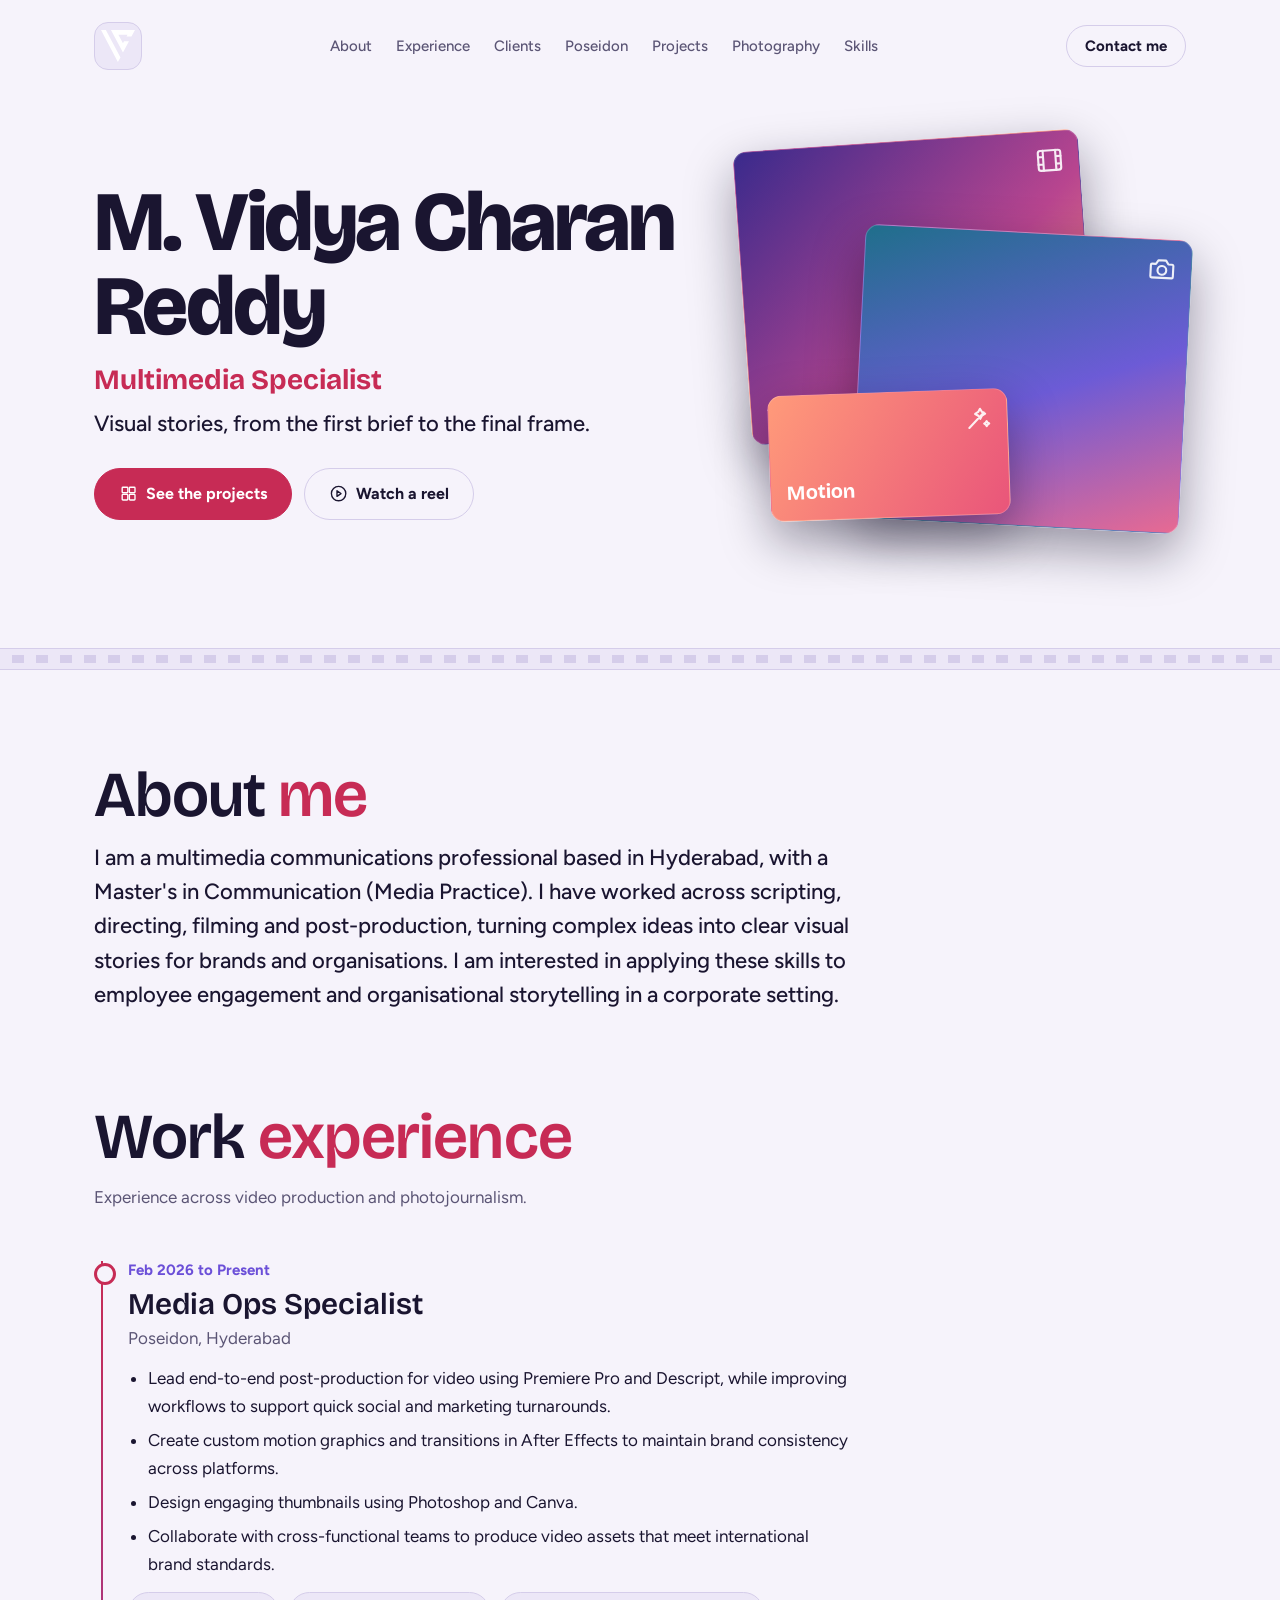
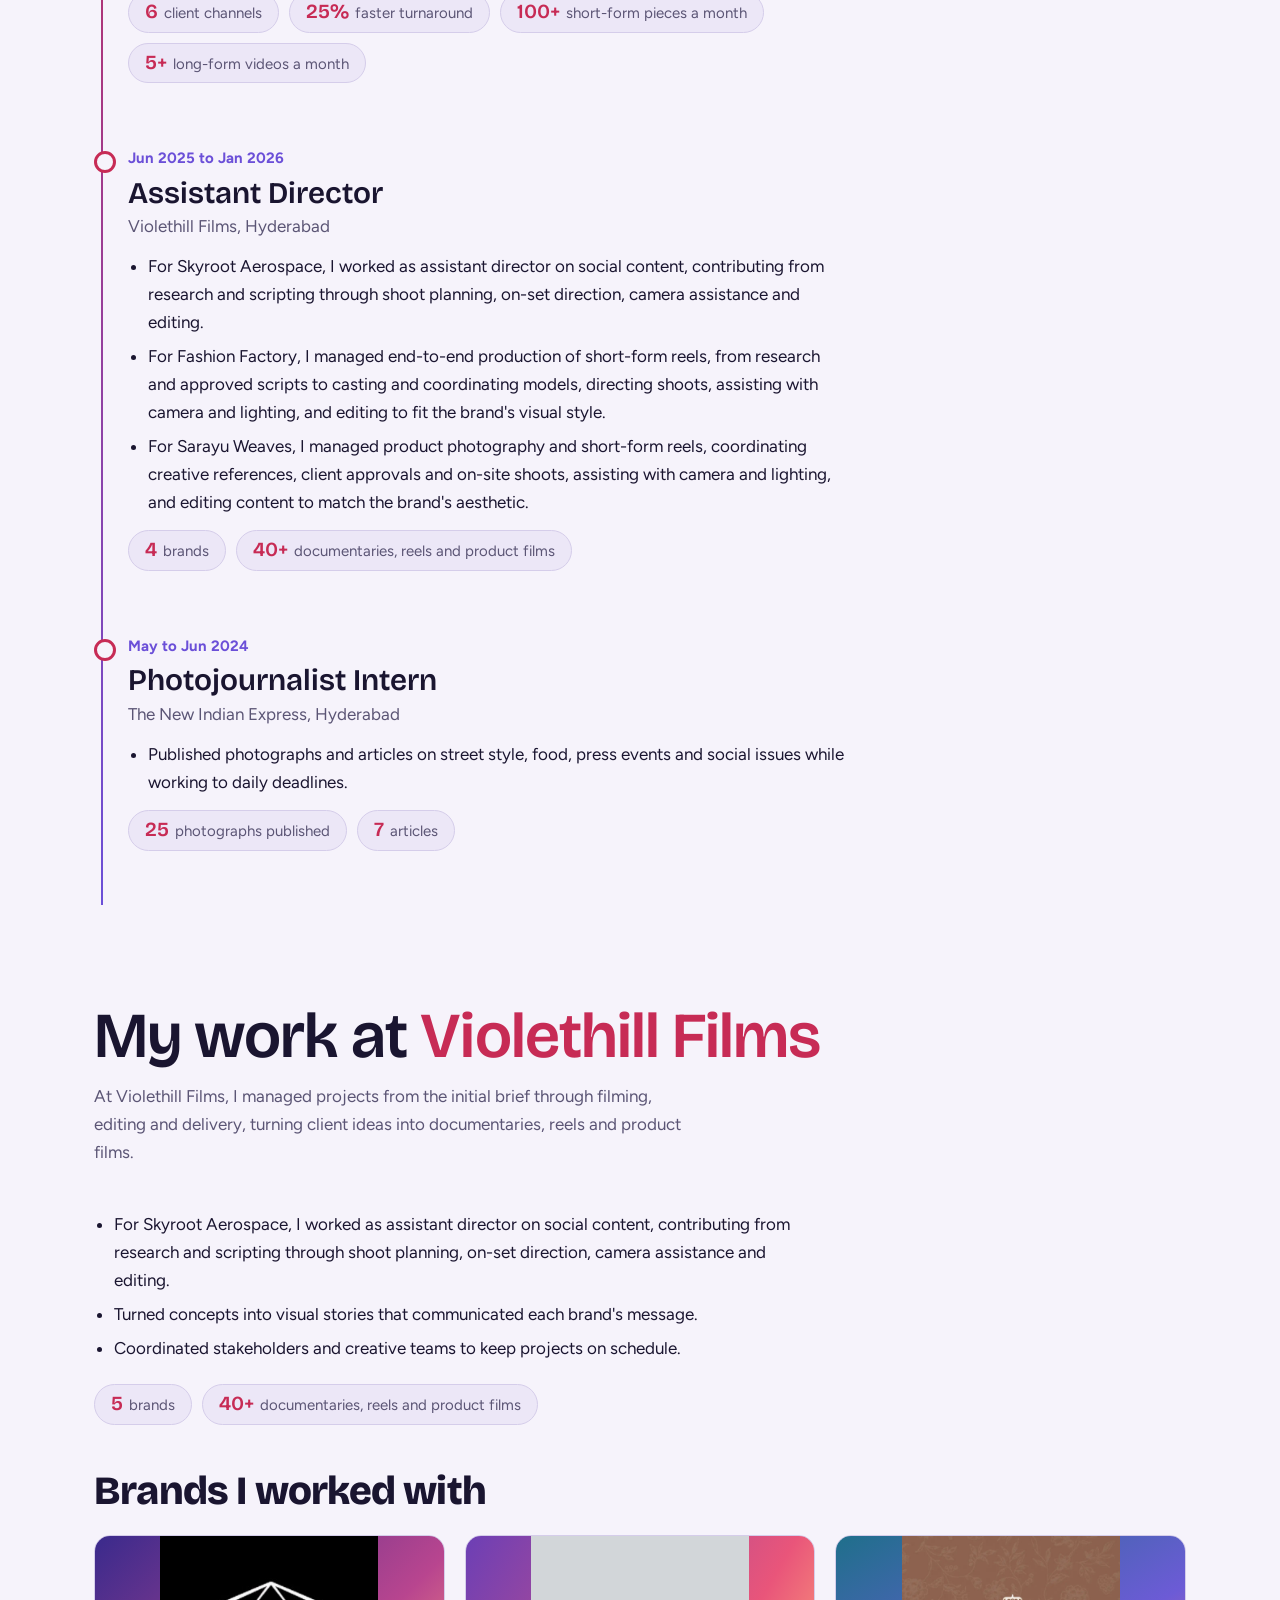
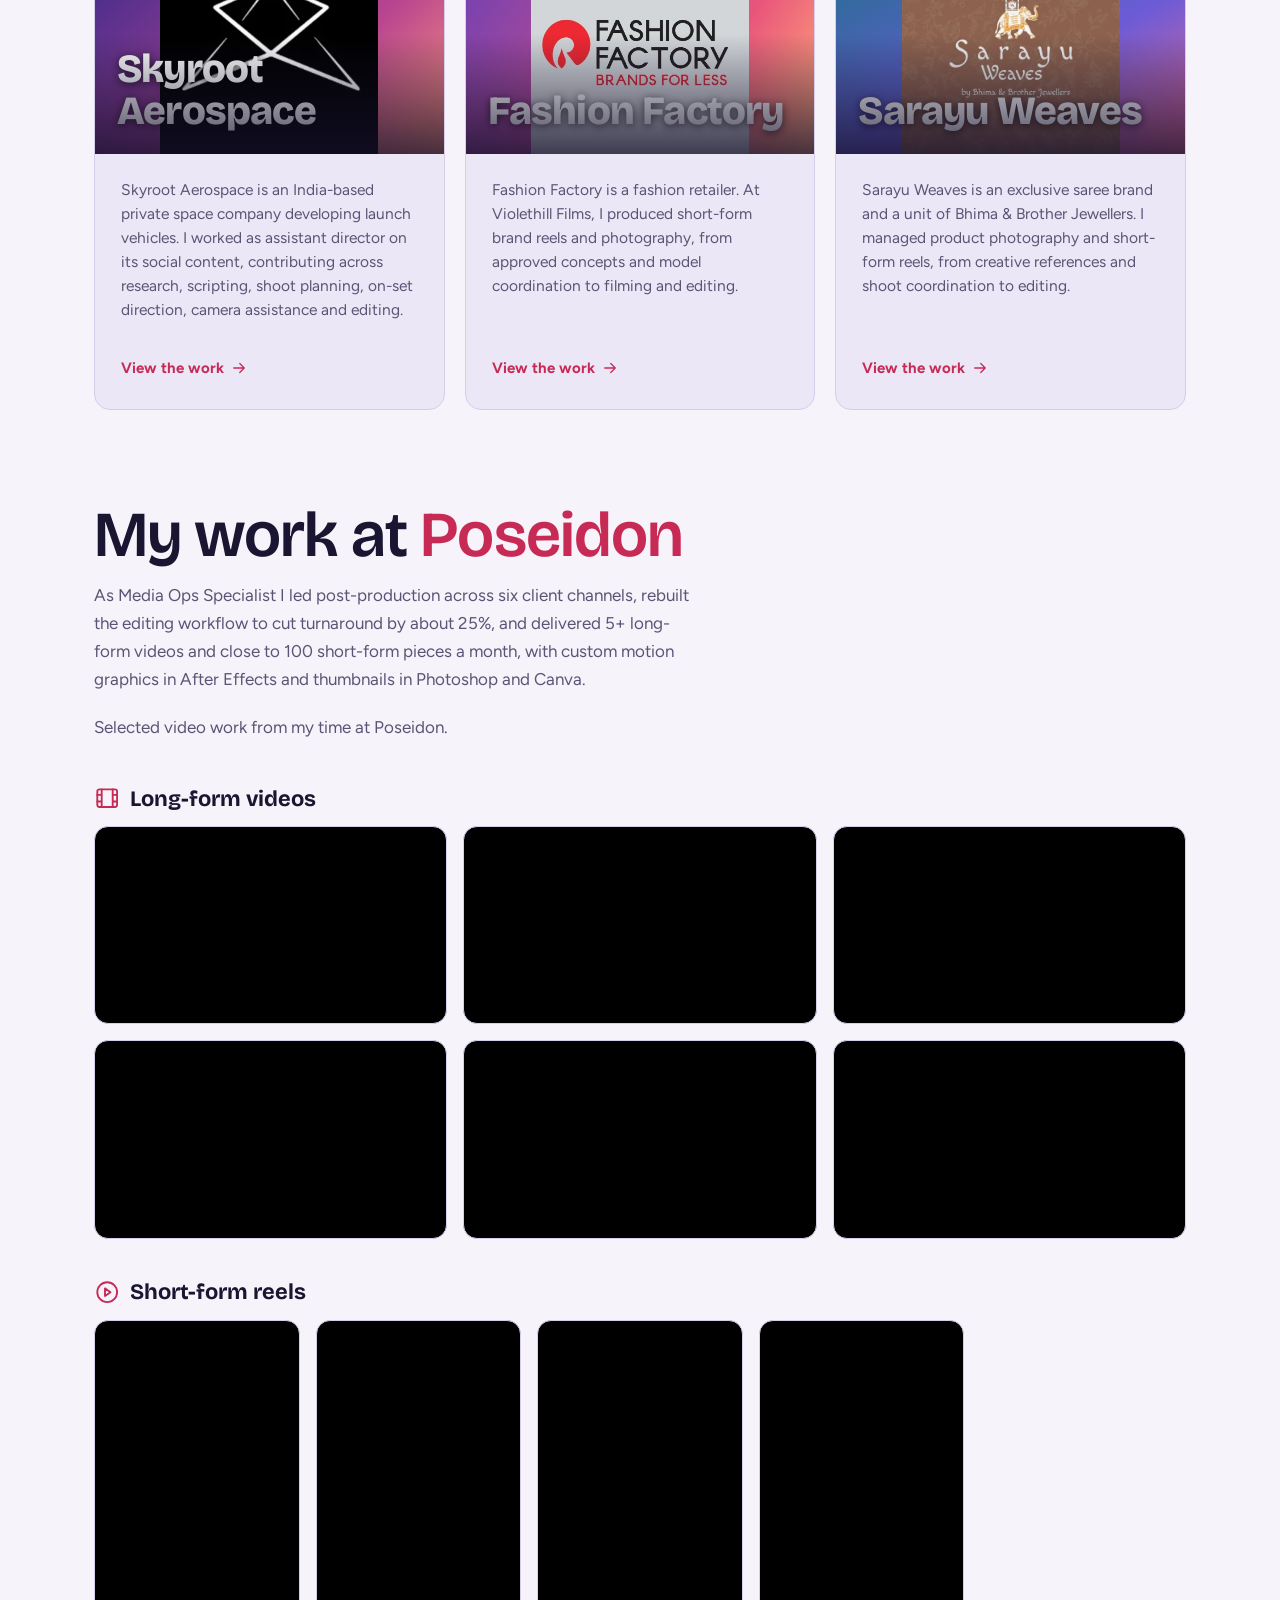
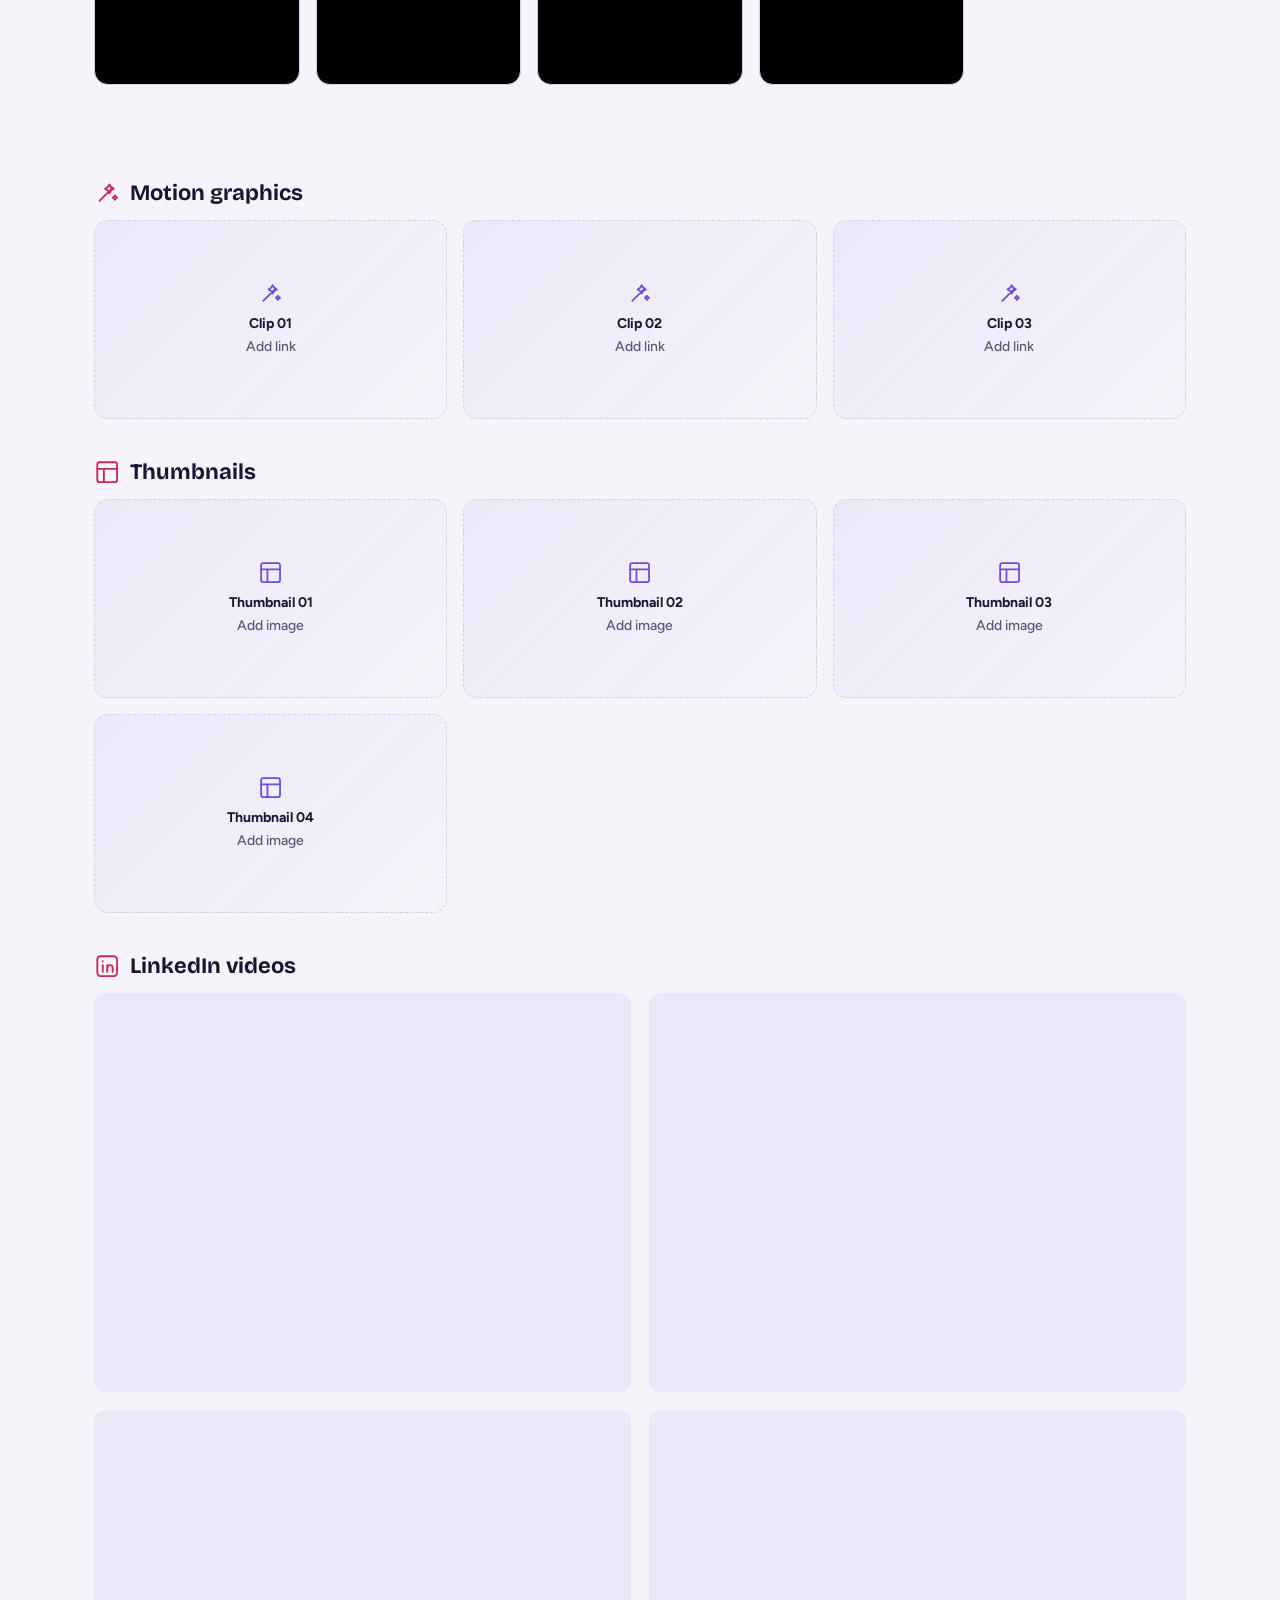
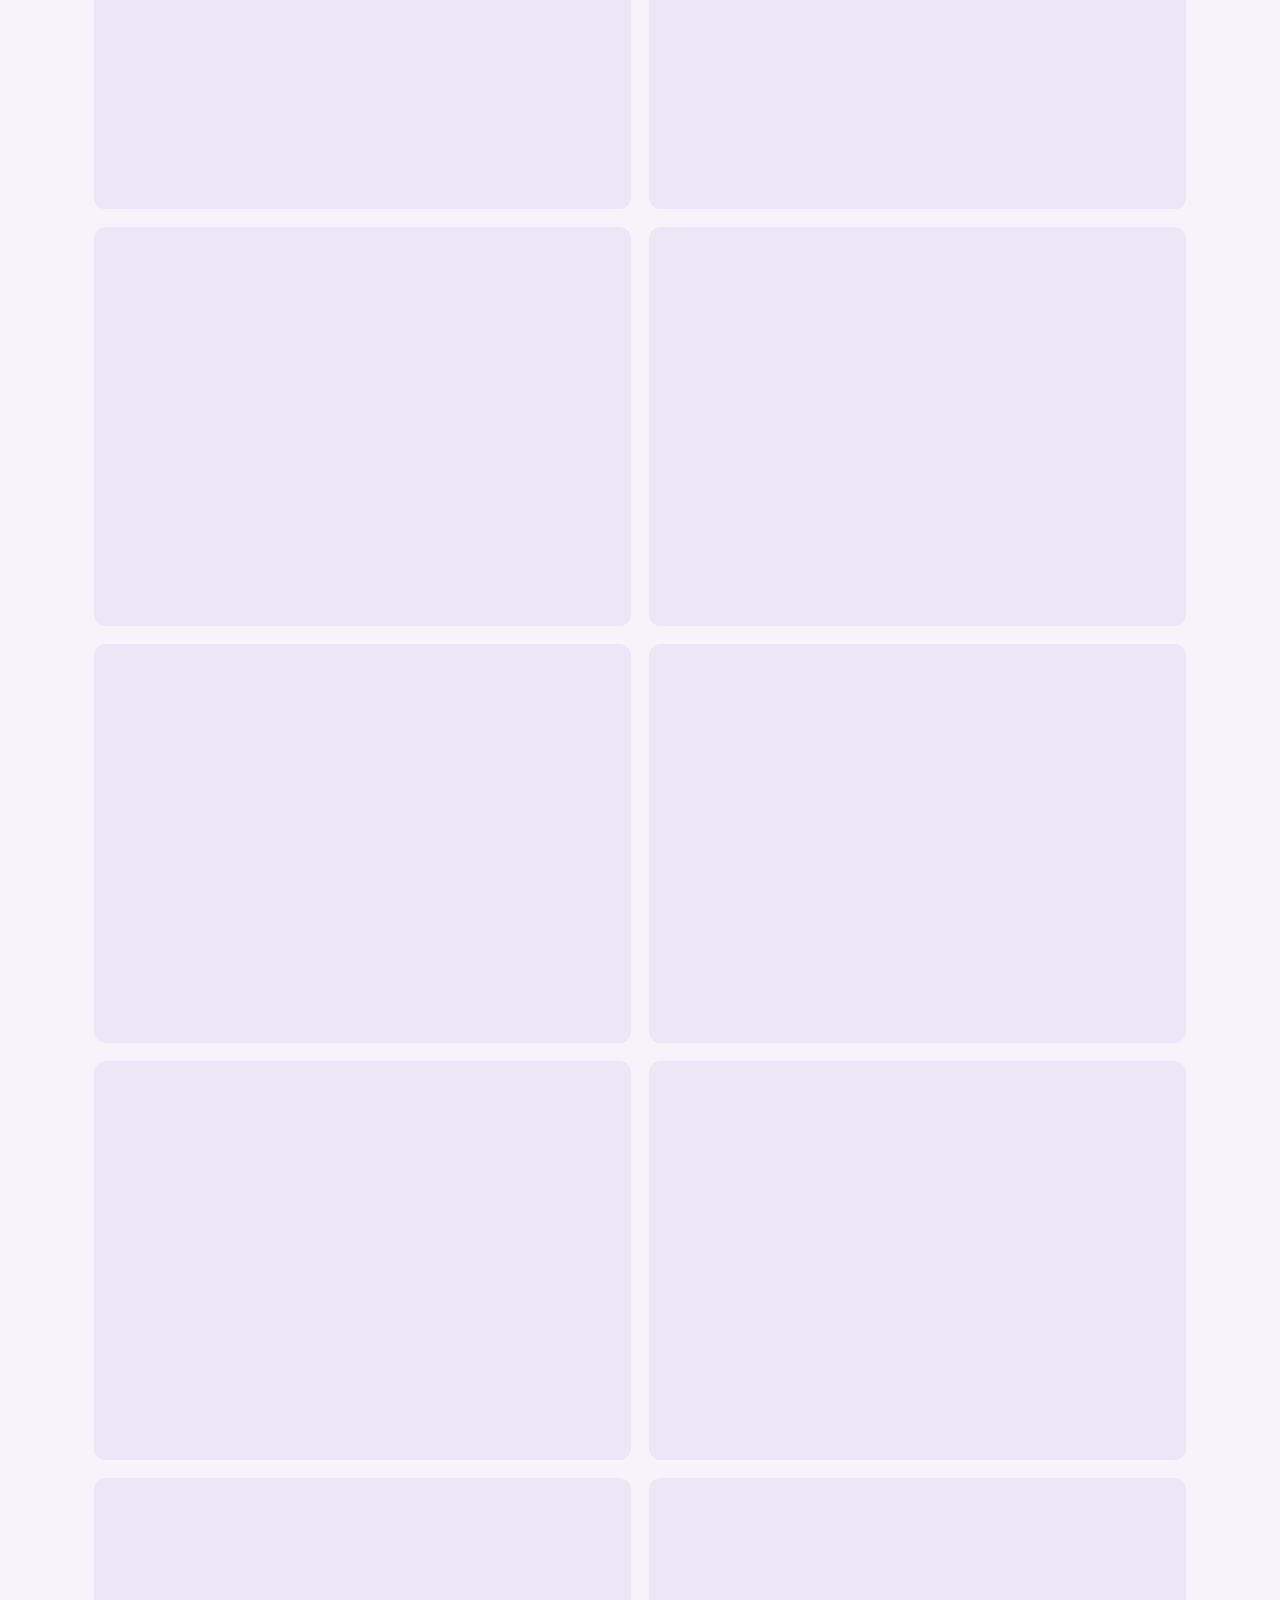
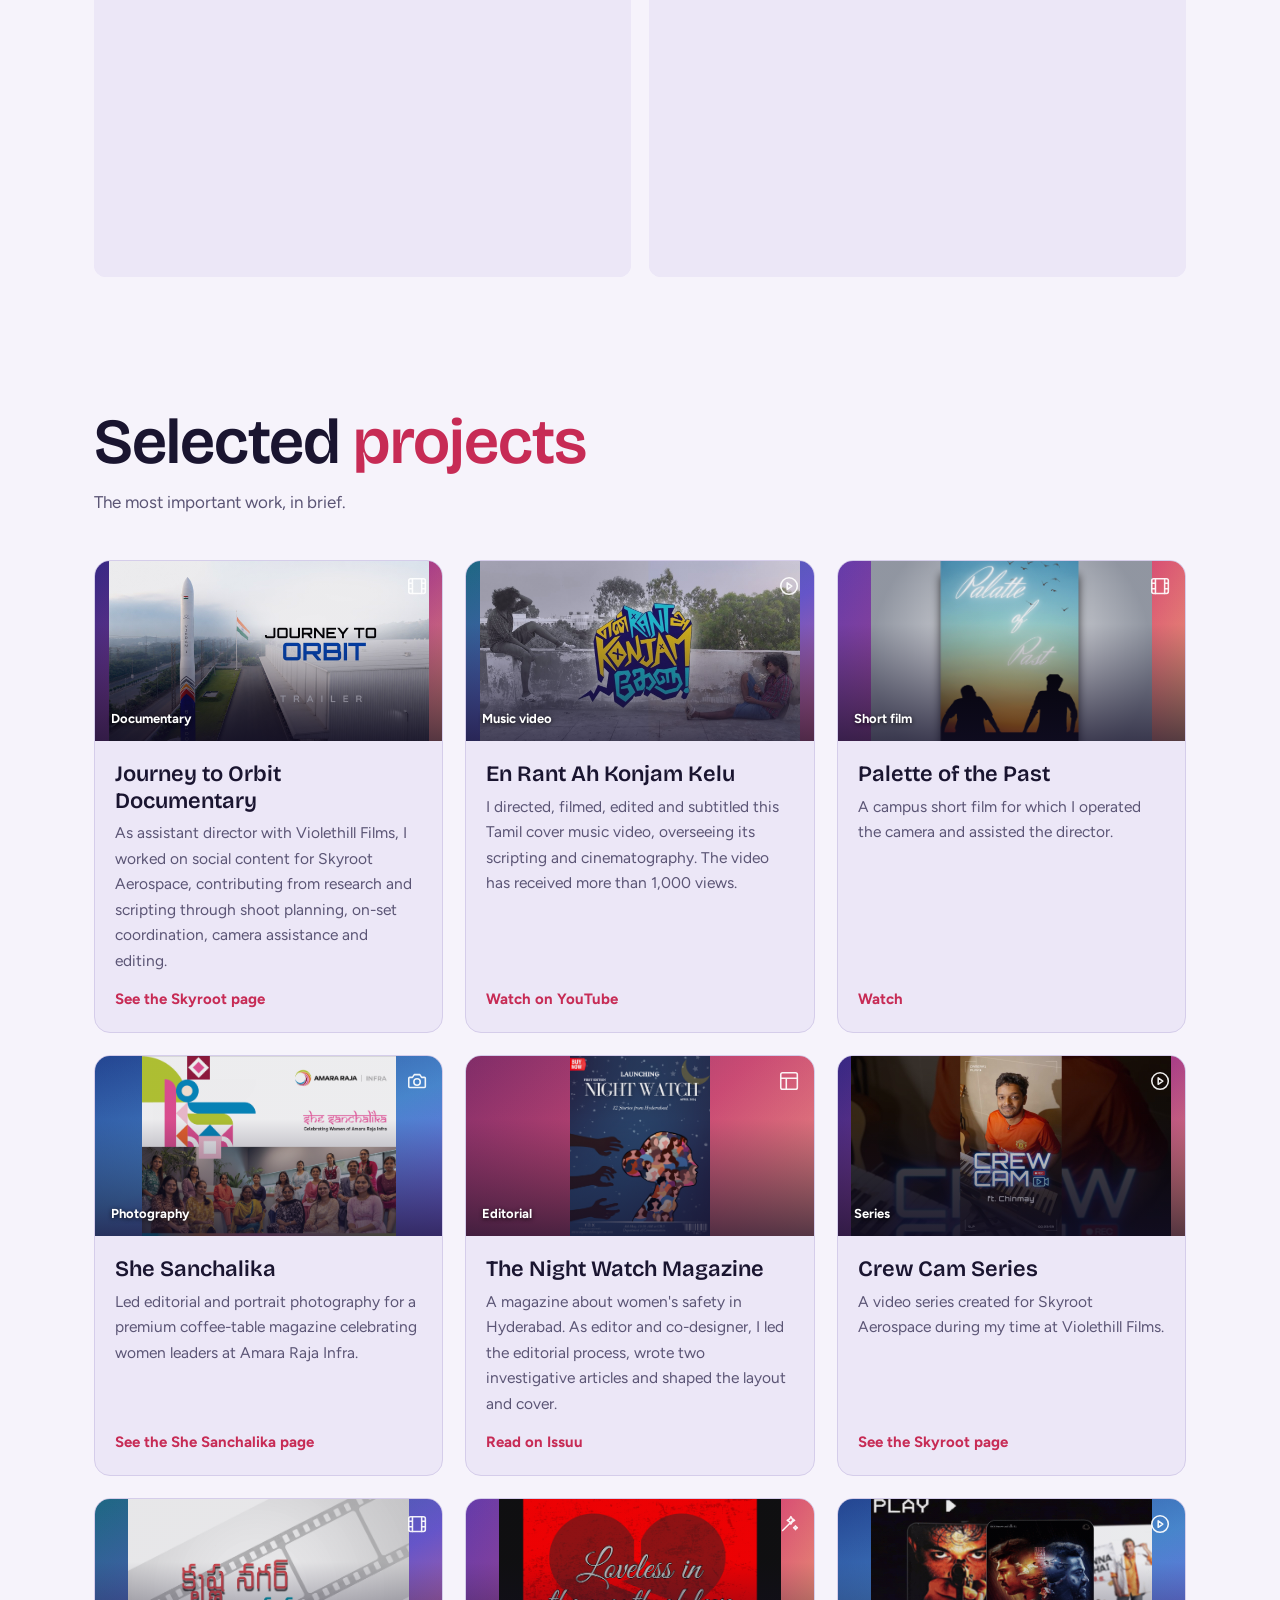
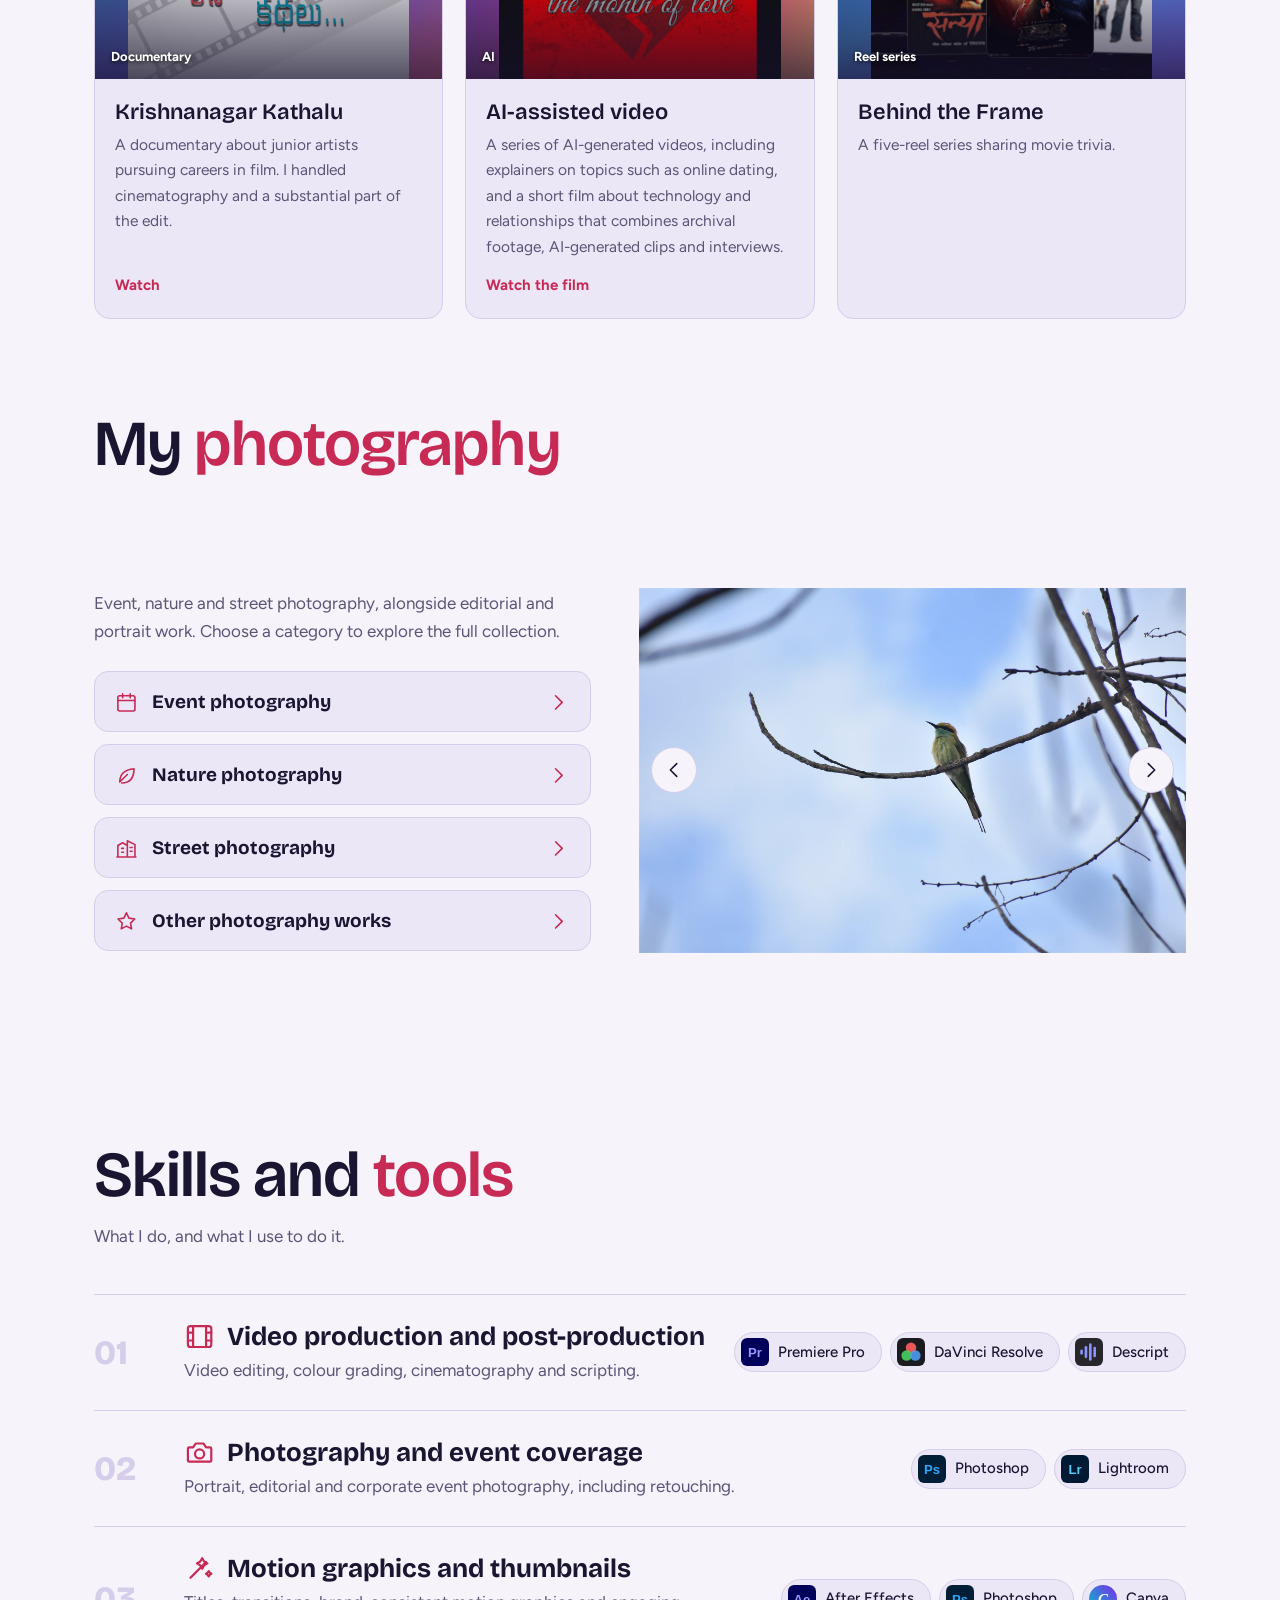
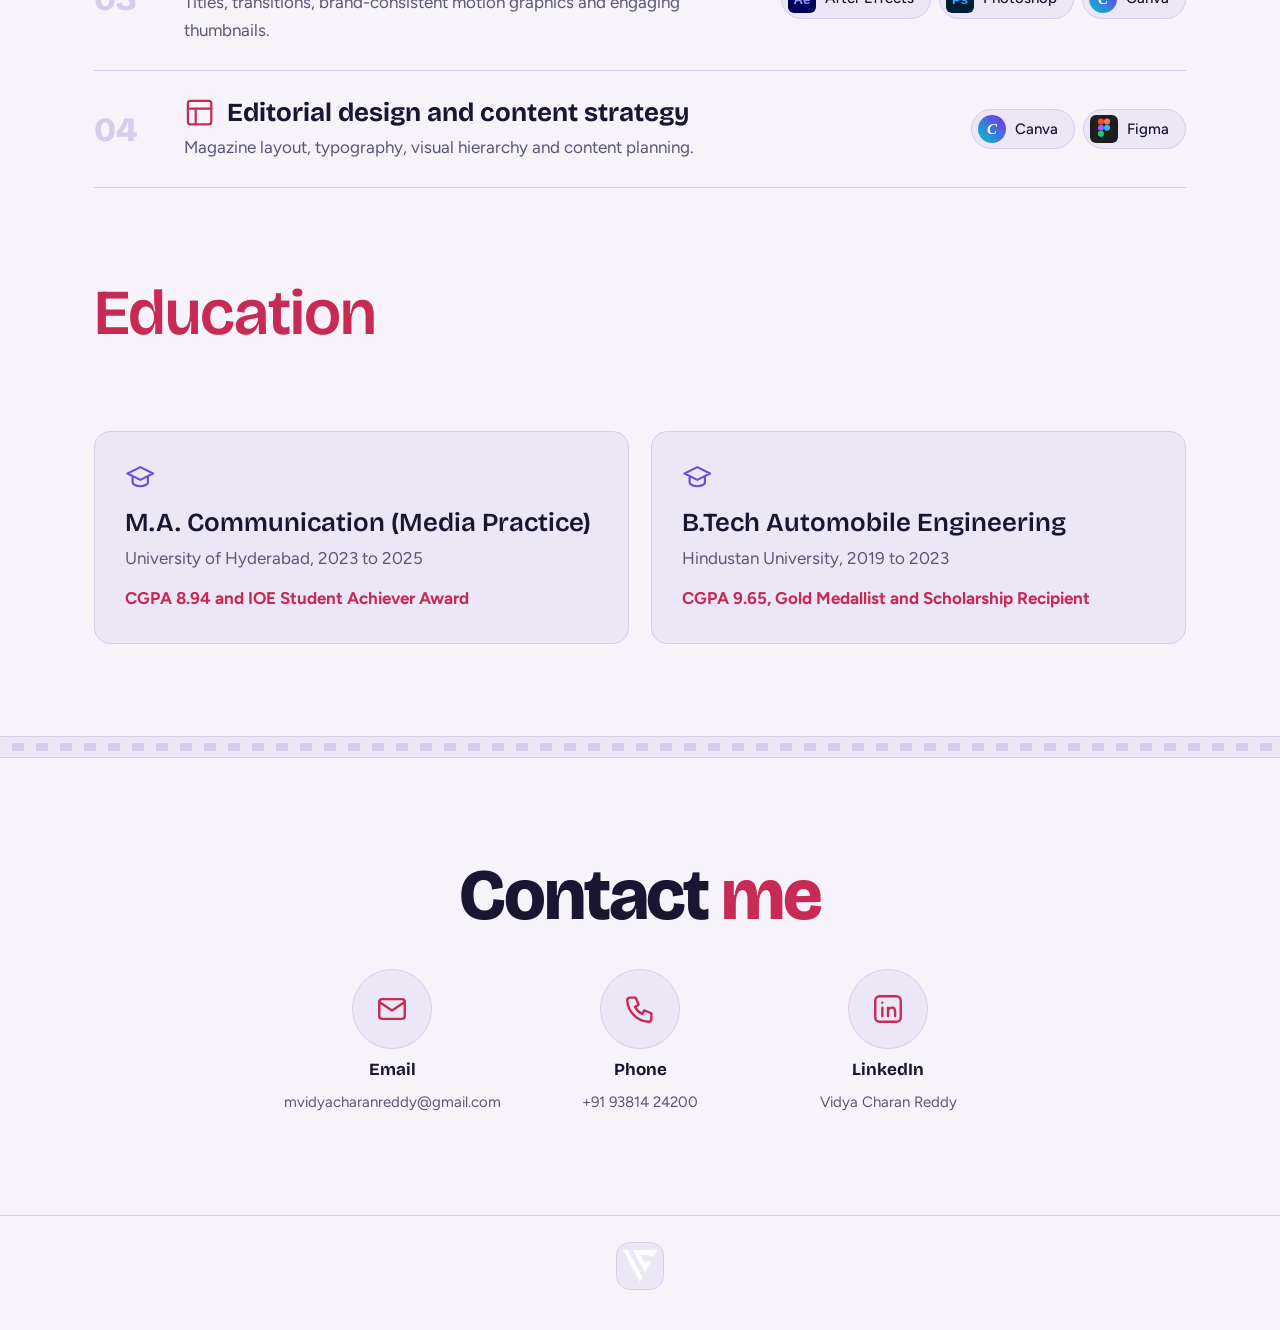
==== index.html @ 80b41124 "Embed Poseidon Drive videos" ====
<!DOCTYPE html>
<html lang="en">
<head>
<meta charset="utf-8">
<meta name="viewport" content="width=device-width, initial-scale=1, viewport-fit=cover">
<title>Vidya Charan Reddy | Multimedia Specialist</title><meta name="description" content="Portfolio by M. Vidya Charan Reddy, a multimedia specialist in Hyderabad working in video, photography, motion graphics and editorial design."><meta property="og:title" content="Vidya Charan Reddy | Multimedia Specialist"><meta property="og:description" content="Portfolio by M. Vidya Charan Reddy, a multimedia specialist in Hyderabad working in video, photography, motion graphics and editorial design."><meta property="og:type" content="website"><link rel="icon" href="favicon.svg" type="image/svg+xml"><meta name="theme-color" content="#14102A">
<link rel="preconnect" href="https://fonts.googleapis.com">
<link rel="preconnect" href="https://fonts.gstatic.com" crossorigin>
<link href="https://fonts.googleapis.com/css2?family=Bricolage+Grotesque:opsz,wght@12..96,400..800&family=Figtree:wght@400;500;700&display=swap" rel="stylesheet">
<link rel="stylesheet" href="css/home.css">
</head>
<body>
<svg width="0" height="0" style="position:absolute" aria-hidden="true">
<symbol id="film" viewBox="0 0 24 24"><rect x="3" y="4" width="18" height="16" rx="2"/><path d="M7 4v16M17 4v16M3 9h4M3 15h4M17 9h4M17 15h4"/></symbol>
<symbol id="cam" viewBox="0 0 24 24"><path d="M4 8h3l2-3h6l2 3h3a1 1 0 0 1 1 1v9a1 1 0 0 1-1 1H4a1 1 0 0 1-1-1V9a1 1 0 0 1 1-1z"/><circle cx="12" cy="13" r="3.5"/></symbol>
<symbol id="magic" viewBox="0 0 24 24"><path d="M5 19L17 7M14 4l1.5 2.5L18 8l-2.5 1.5L14 12l-1.5-2.5L10 8l2.5-1.5zM19 14l.8 1.2L21 16l-1.2.8L19 18l-.8-1.2L17 16l1.2-.8z"/></symbol>
<symbol id="layout" viewBox="0 0 24 24"><rect x="3" y="3" width="18" height="18" rx="2"/><path d="M3 9h18M9 21V9"/></symbol>
<symbol id="mic" viewBox="0 0 24 24"><rect x="9" y="3" width="6" height="11" rx="3"/><path d="M5 11a7 7 0 0 0 14 0M12 18v3"/></symbol>
<symbol id="bag" viewBox="0 0 24 24"><rect x="3" y="7" width="18" height="13" rx="2"/><path d="M9 7V5a1 1 0 0 1 1-1h4a1 1 0 0 1 1 1v2M3 13h18"/></symbol>
<symbol id="cap" viewBox="0 0 24 24"><path d="M2 9l10-5 10 5-10 5zM6 11.5V16c0 1.5 2.7 3 6 3s6-1.5 6-3v-4.5"/></symbol>
<symbol id="cal" viewBox="0 0 24 24"><rect x="3" y="5" width="18" height="16" rx="2"/><path d="M3 10h18M8 3v4M16 3v4"/></symbol>
<symbol id="mail" viewBox="0 0 24 24"><rect x="3" y="5" width="18" height="14" rx="2"/><path d="M3 7l9 6 9-6"/></symbol>
<symbol id="link" viewBox="0 0 24 24"><path d="M10 14a4 4 0 0 0 5.7 0l3-3a4 4 0 0 0-5.7-5.7l-1 1M14 10a4 4 0 0 0-5.7 0l-3 3a4 4 0 0 0 5.7 5.7l1-1"/></symbol>
<symbol id="play" viewBox="0 0 24 24"><circle cx="12" cy="12" r="9"/><path d="M10 8.5l5 3.5-5 3.5z"/></symbol>
<symbol id="send" viewBox="0 0 24 24"><path d="M5 12h14M13 6l6 6-6 6"/></symbol>
<symbol id="phone" viewBox="0 0 24 24"><path d="M5 4h4l2 5-2.5 1.5a11 11 0 0 0 5 5L15 13l5 2v4a2 2 0 0 1-2 2A16 16 0 0 1 3 6a2 2 0 0 1 2-2z"/></symbol><symbol id="in" viewBox="0 0 24 24"><rect x="3" y="3" width="18" height="18" rx="3"/><path d="M8 11v6M8 7.5v.01M12 17v-6m0 3c0-2 1.5-3 3-3s2 1 2 3v3"/></symbol><symbol id="leaf" viewBox="0 0 24 24"><path d="M5 19c0-8 5-13 15-14 0 10-5 15-13 15M5 19l8-8"/></symbol><symbol id="street" viewBox="0 0 24 24"><path d="M3 21V9l5-3 5 3v12M13 21V4l8 4v13M7 12h2M7 16h2M16 11h2M16 15h2M2 21h20"/></symbol><symbol id="star" viewBox="0 0 24 24"><path d="M12 3l2.7 5.6 6.1.9-4.4 4.3 1 6.1L12 17l-5.4 2.9 1-6.1L3.2 9.5l6.1-.9z"/></symbol><symbol id="chl" viewBox="0 0 24 24"><path d="M15 5l-7 7 7 7"/></symbol><symbol id="chr" viewBox="0 0 24 24"><path d="M9 5l7 7-7 7"/></symbol><symbol id="ic-pr" viewBox="0 0 32 32"><rect width="32" height="32" rx="7" fill="#00005B"/><text x="16" y="21.5" font-family="Arial,Helvetica,sans-serif" font-weight="700" font-size="15" text-anchor="middle" fill="#9999FF">Pr</text></symbol><symbol id="ic-ae" viewBox="0 0 32 32"><rect width="32" height="32" rx="7" fill="#00005B"/><text x="16" y="21.5" font-family="Arial,Helvetica,sans-serif" font-weight="700" font-size="15" text-anchor="middle" fill="#9999FF">Ae</text></symbol><symbol id="ic-ps" viewBox="0 0 32 32"><rect width="32" height="32" rx="7" fill="#001E36"/><text x="16" y="21.5" font-family="Arial,Helvetica,sans-serif" font-weight="700" font-size="15" text-anchor="middle" fill="#31A8FF">Ps</text></symbol><symbol id="ic-lr" viewBox="0 0 32 32"><rect width="32" height="32" rx="7" fill="#001A33"/><text x="16" y="21.5" font-family="Arial,Helvetica,sans-serif" font-weight="700" font-size="15" text-anchor="middle" fill="#5AC8FA">Lr</text></symbol><symbol id="ic-dr" viewBox="0 0 32 32"><rect width="32" height="32" rx="7" fill="#1B1B1F"/><circle cx="16" cy="11" r="6" fill="#FF5D5D" fill-opacity=".9"/><circle cx="11" cy="20" r="6" fill="#4CD964" fill-opacity=".85"/><circle cx="21" cy="20" r="6" fill="#4DA3FF" fill-opacity=".85"/></symbol><symbol id="ic-ds" viewBox="0 0 32 32"><rect width="32" height="32" rx="7" fill="#26262B"/><g fill="#8A94FF"><rect x="6" y="13" width="3" height="6" rx="1.5"/><rect x="11" y="9" width="3" height="14" rx="1.5"/><rect x="16" y="6" width="3" height="20" rx="1.5"/><rect x="21" y="10" width="3" height="12" rx="1.5"/></g></symbol><symbol id="ic-cv" viewBox="0 0 32 32"><defs><linearGradient id="cvg" x1="0" y1="1" x2="1" y2="0"><stop offset="0" stop-color="#00C4CC"/><stop offset="1" stop-color="#7D2AE8"/></linearGradient></defs><rect width="32" height="32" rx="16" fill="url(#cvg)"/><text x="16" y="22" font-family="Georgia,serif" font-style="italic" font-weight="700" font-size="17" text-anchor="middle" fill="#fff">C</text></symbol><symbol id="ic-fg" viewBox="0 0 32 32"><rect width="32" height="32" rx="7" fill="#1E1E1E"/><rect x="9" y="4" width="7" height="7" rx="3.5" fill="#F24E1E"/><rect x="16" y="4" width="7" height="7" rx="3.5" fill="#FF7262"/><rect x="9" y="11" width="7" height="7" rx="3.5" fill="#A259FF"/><circle cx="19.5" cy="14.5" r="3.5" fill="#1ABCFE"/><rect x="9" y="18" width="7" height="7" rx="3.5" fill="#0ACF83"/></symbol><symbol id="grid" viewBox="0 0 24 24"><rect x="4" y="4" width="7" height="7" rx="1"/><rect x="13" y="4" width="7" height="7" rx="1"/><rect x="4" y="13" width="7" height="7" rx="1"/><rect x="13" y="13" width="7" height="7" rx="1"/></symbol>
</svg>

<div class="wrap">
<nav><a class="vc-logo" href="#top" aria-label="Vidya Charan Reddy, home"><img src="images/logo.svg" alt="" aria-hidden="true"></a>
<ul><li><a href="#about">About</a></li><li><a href="#experience">Experience</a></li><li><a href="#clients">Clients</a></li><li><a href="#poseidon">Poseidon</a></li><li><a href="#projects">Projects</a></li><li><a href="#photography">Photography</a></li><li><a href="#skills">Skills</a></li></ul>
<a class="pill ghost" href="#contact">Contact me</a></nav>
<header class="hero" id="top">
<div>
<h1>M. Vidya Charan Reddy</h1>
<p class="role">Multimedia Specialist</p>
<p class="tag">Visual stories, from the first brief to the final frame.</p>
<div class="btns"><a class="pill" href="#projects"><svg class="i"><use href="#grid"/></svg>See the projects</a><a class="pill ghost" href="https://youtu.be/jjvWL5yH-c8" target="_blank" rel="noopener"><svg class="i"><use href="#play"/></svg>Watch a reel</a></div>
</div>
<div class="reel" aria-hidden="true">
<div class="fr f1">Video<svg class="i"><use href="#film"/></svg></div>
<div class="fr f2">Photography<svg class="i"><use href="#cam"/></svg></div>
<div class="fr f3">Motion<svg class="i"><use href="#magic"/></svg></div>
</div>
</header>
</div>
<div class="strip" aria-hidden="true"></div>

<main class="wrap">
<section id="about"><div class="about" style="display:block;max-width:820px"><h2>About <em>me</em></h2><p class="t">I am a multimedia communications professional based in Hyderabad, with a Master's in Communication (Media Practice). I have worked across scripting, directing, filming and post-production, turning complex ideas into clear visual stories for brands and organisations. I am interested in applying these skills to employee engagement and organisational storytelling in a corporate setting.</p></div></section>

<section id="experience" style="padding-top:0">
<h2>Work <em>experience</em></h2>
<p class="sub">Experience across video production and photojournalism.</p>
<div class="tl">
<article class="job"><time>Feb 2026 to Present</time>
<h3>Media Ops Specialist</h3><p class="org">Poseidon, Hyderabad</p>
<ul><li>Lead end-to-end post-production for video using Premiere Pro and Descript, while improving workflows to support quick social and marketing turnarounds.</li>
<li>Create custom motion graphics and transitions in After Effects to maintain brand consistency across platforms.</li>
<li>Design engaging thumbnails using Photoshop and Canva.</li>
<li>Collaborate with cross-functional teams to produce video assets that meet international brand standards.</li></ul>
<ul class="stats"><li><b>6</b>client channels</li><li><b>25%</b>faster turnaround</li><li><b>100+</b>short-form pieces a month</li><li><b>5+</b>long-form videos a month</li></ul></article>
<article class="job"><time>Jun 2025 to Jan 2026</time>
<h3>Assistant Director</h3><p class="org">Violethill Films, Hyderabad</p>
<ul><li>For Skyroot Aerospace, I worked as assistant director on social content, contributing from research and scripting through shoot planning, on-set direction, camera assistance and editing.</li>
<li>For Fashion Factory, I managed end-to-end production of short-form reels, from research and approved scripts to casting and coordinating models, directing shoots, assisting with camera and lighting, and editing to fit the brand's visual style.</li>
<li>For Sarayu Weaves, I managed product photography and short-form reels, coordinating creative references, client approvals and on-site shoots, assisting with camera and lighting, and editing content to match the brand's aesthetic.</li></ul>
<ul class="stats"><li><b>4</b>brands</li><li><b>40+</b>documentaries, reels and product films</li></ul></article>
<article class="job"><time>May to Jun 2024</time>
<h3>Photojournalist Intern</h3><p class="org">The New Indian Express, Hyderabad</p>
<ul><li>Published photographs and articles on street style, food, press events and social issues while working to daily deadlines.</li></ul>
<ul class="stats"><li><b>25</b>photographs published</li><li><b>7</b>articles</li></ul></article>
</div>
</section>

<section id="clients" style="padding-top:0">
<h2>My work at <em>Violethill Films</em></h2>
<p class="sub">At Violethill Films, I managed projects from the initial brief through filming, editing and delivery, turning client ideas into documentaries, reels and product films.</p>
<ul class="vh"><li>For Skyroot Aerospace, I worked as assistant director on social content, contributing from research and scripting through shoot planning, on-set direction, camera assistance and editing.</li><li>Turned concepts into visual stories that communicated each brand's message.</li><li>Coordinated stakeholders and creative teams to keep projects on schedule.</li></ul>
<ul class="stats" style="margin-bottom:44px"><li><b>5</b>brands</li><li><b>40+</b>documentaries, reels and product films</li></ul>
<h3 class="bh">Brands I worked with</h3>
<div class="cgrid"><a class="cc" href="skyroot.html"><div class="ct cg0"><img src="images/clients/skyroot.jpg" alt="" loading="lazy" decoding="async"><span class="bn">Skyroot Aerospace</span></div><div class="cb"><p>Skyroot Aerospace is an India-based private space company developing launch vehicles. I worked as assistant director on its social content, contributing across research, scripting, shoot planning, on-set direction, camera assistance and editing.</p><span class="go">View the work<svg class="i"><use href="#send"/></svg></span></div></a><a class="cc" href="fashion-factory.html"><div class="ct cg2"><img src="images/clients/fashion-factory.jpg" alt="" loading="lazy" decoding="async"><span class="bn">Fashion Factory</span></div><div class="cb"><p>Fashion Factory is a fashion retailer. At Violethill Films, I produced short-form brand reels and photography, from approved concepts and model coordination to filming and editing.</p><span class="go">View the work<svg class="i"><use href="#send"/></svg></span></div></a><a class="cc" href="sarayu-weaves.html"><div class="ct cg1"><img src="images/clients/sarayu-weaves.jpg" alt="" loading="lazy" decoding="async"><span class="bn">Sarayu Weaves</span></div><div class="cb"><p>Sarayu Weaves is an exclusive saree brand and a unit of Bhima &amp; Brother Jewellers. I managed product photography and short-form reels, from creative references and shoot coordination to editing.</p><span class="go">View the work<svg class="i"><use href="#send"/></svg></span></div></a></div>
</section>

<section id="poseidon" style="padding-top:0">
<h2>My work at <em>Poseidon</em></h2>
<p class="sub">As Media Ops Specialist I led post-production across six client channels, rebuilt the editing workflow to cut turnaround by about 25%, and delivered 5+ long-form videos and close to 100 short-form pieces a month, with custom motion graphics in After Effects and thumbnails in Photoshop and Canva.</p>
<p class="sub" style="margin-top:-24px">Selected video work from my time at Poseidon.</p>
<h3 class="ps"><svg class="i"><use href="#film"/></svg>Long-form videos</h3><div class="vg"><div class="vp drive-video"><iframe src="https://drive.google.com/file/d/11yCzvf1npUNnIISnVw1gMYFCAG-lGOJr/preview" title="Poseidon long-form video 1" allow="autoplay; encrypted-media" allowfullscreen loading="lazy"></iframe></div><div class="vp drive-video"><iframe src="https://drive.google.com/file/d/1-wROf18GCailIoNIzbmOPJgZyIznuK-5/preview" title="Poseidon long-form video 2" allow="autoplay; encrypted-media" allowfullscreen loading="lazy"></iframe></div><div class="vp drive-video"><iframe src="https://drive.google.com/file/d/1oXvR57BRoO7LJTQwvADFvLTGb5Ngv3XO/preview" title="Poseidon long-form video 3" allow="autoplay; encrypted-media" allowfullscreen loading="lazy"></iframe></div><div class="vp drive-video"><iframe src="https://drive.google.com/file/d/1-9j3pe1iEvlugoetuEcYP1bkMXyjE3V7/preview" title="Poseidon long-form video 4" allow="autoplay; encrypted-media" allowfullscreen loading="lazy"></iframe></div><div class="vp drive-video"><iframe src="https://drive.google.com/file/d/1PfA6vMZNELEOgchRD_PbcqvbXy1mLla2/preview" title="Poseidon long-form video 5" allow="autoplay; encrypted-media" allowfullscreen loading="lazy"></iframe></div><div class="vp drive-video"><iframe src="https://drive.google.com/file/d/1s-z6ERbyY52j5HQT3TUO1vMm-ofYe3dj/preview" title="Poseidon long-form video 6" allow="autoplay; encrypted-media" allowfullscreen loading="lazy"></iframe></div></div><h3 class="ps"><svg class="i"><use href="#play"/></svg>Short-form reels</h3><div class="vg reel"><div class="vp drive-video"><iframe src="https://drive.google.com/file/d/1CmVnpDqhBFWIzYyOvQ6BI3Dr-M4XUqqP/preview" title="Poseidon short-form video 1" allow="autoplay; encrypted-media" allowfullscreen loading="lazy"></iframe></div><div class="vp drive-video"><iframe src="https://drive.google.com/file/d/14XfmE_NQ32wXGUIFrt_X8Fbel8s_jMUn/preview" title="Poseidon short-form video 2" allow="autoplay; encrypted-media" allowfullscreen loading="lazy"></iframe></div><div class="vp drive-video"><iframe src="https://drive.google.com/file/d/1OMO2jqE9uazpVTXStmhneLO5VVA_VgQh/preview" title="Poseidon short-form video 3" allow="autoplay; encrypted-media" allowfullscreen loading="lazy"></iframe></div><div class="vp drive-video"><iframe src="https://drive.google.com/file/d/1jbOYbnvYN2-AsZ8YQf1YK2vQnaS359MQ/preview" title="Poseidon short-form video 4" allow="autoplay; encrypted-media" allowfullscreen loading="lazy"></iframe></div></div><h3 class="ps"><svg class="i"><use href="#magic"/></svg>Motion graphics</h3><div class="vg"><div class="vp"><svg class="i"><use href="#magic"/></svg><span><b>Clip 01</b><br>Add link</span></div><div class="vp"><svg class="i"><use href="#magic"/></svg><span><b>Clip 02</b><br>Add link</span></div><div class="vp"><svg class="i"><use href="#magic"/></svg><span><b>Clip 03</b><br>Add link</span></div></div><h3 class="ps"><svg class="i"><use href="#layout"/></svg>Thumbnails</h3><div class="vg"><div class="vp"><svg class="i"><use href="#layout"/></svg><span><b>Thumbnail 01</b><br>Add image</span></div><div class="vp"><svg class="i"><use href="#layout"/></svg><span><b>Thumbnail 02</b><br>Add image</span></div><div class="vp"><svg class="i"><use href="#layout"/></svg><span><b>Thumbnail 03</b><br>Add image</span></div><div class="vp"><svg class="i"><use href="#layout"/></svg><span><b>Thumbnail 04</b><br>Add image</span></div></div>
<h3 class="ps"><svg class="i"><use href="#in"/></svg>LinkedIn videos</h3><div class="linkedin-grid"><div class="linkedin-embed"><iframe src="https://www.linkedin.com/embed/feed/update/urn:li:ugcPost:7475284985206382592?compact=1" width="504" height="399" frameborder="0" allowfullscreen title="Poseidon LinkedIn video 01" loading="lazy"></iframe></div><div class="linkedin-embed"><iframe src="https://www.linkedin.com/embed/feed/update/urn:li:ugcPost:7470899475130101760?compact=1" width="504" height="399" frameborder="0" allowfullscreen title="Poseidon LinkedIn video 02" loading="lazy"></iframe></div><div class="linkedin-embed"><iframe src="https://www.linkedin.com/embed/feed/update/urn:li:ugcPost:7463288569953144832?compact=1" width="504" height="399" frameborder="0" allowfullscreen title="Poseidon LinkedIn video 03" loading="lazy"></iframe></div><div class="linkedin-embed"><iframe src="https://www.linkedin.com/embed/feed/update/urn:li:ugcPost:7447343664411967489?compact=1" width="504" height="399" frameborder="0" allowfullscreen title="Poseidon LinkedIn video 04" loading="lazy"></iframe></div><div class="linkedin-embed"><iframe src="https://www.linkedin.com/embed/feed/update/urn:li:ugcPost:7493049585473310720?compact=1" width="504" height="399" frameborder="0" allowfullscreen title="Poseidon LinkedIn video 05" loading="lazy"></iframe></div><div class="linkedin-embed"><iframe src="https://www.linkedin.com/embed/feed/update/urn:li:ugcPost:7483265354727669761?compact=1" width="504" height="399" frameborder="0" allowfullscreen title="Poseidon LinkedIn video 06" loading="lazy"></iframe></div><div class="linkedin-embed"><iframe src="https://www.linkedin.com/embed/feed/update/urn:li:ugcPost:7490893732116897793?compact=1" width="504" height="399" frameborder="0" allowfullscreen title="Poseidon LinkedIn video 07" loading="lazy"></iframe></div><div class="linkedin-embed"><iframe src="https://www.linkedin.com/embed/feed/update/urn:li:ugcPost:7495533273683681280?compact=1" width="504" height="399" frameborder="0" allowfullscreen title="Poseidon LinkedIn video 08" loading="lazy"></iframe></div><div class="linkedin-embed"><iframe src="https://www.linkedin.com/embed/feed/update/urn:li:ugcPost:7482857958041833472?compact=1" width="504" height="399" frameborder="0" allowfullscreen title="Poseidon LinkedIn video 09" loading="lazy"></iframe></div><div class="linkedin-embed"><iframe src="https://www.linkedin.com/embed/feed/update/urn:li:ugcPost:7488655569797689344?compact=1" width="504" height="399" frameborder="0" allowfullscreen title="Poseidon LinkedIn video 10" loading="lazy"></iframe></div><div class="linkedin-embed"><iframe src="https://www.linkedin.com/embed/feed/update/urn:li:ugcPost:7480321313790709762?compact=1" width="504" height="399" frameborder="0" allowfullscreen title="Poseidon LinkedIn video 11" loading="lazy"></iframe></div><div class="linkedin-embed"><iframe src="https://www.linkedin.com/embed/feed/update/urn:li:ugcPost:7488655577666060288?compact=1" width="504" height="399" frameborder="0" allowfullscreen title="Poseidon LinkedIn video 12" loading="lazy"></iframe></div></div></section>

<section id="projects" style="padding-top:0">
<h2>Selected <em>projects</em></h2>
<p class="sub">The most important work, in brief.</p>
<div class="pg"><article class="p"><div class="th g1"><img src="images/projects/Journey%20to%20Orbit%20Documentary/thumbnail.jpg" alt="" loading="lazy" decoding="async"><span>Documentary</span><svg class="i"><use href="#film"/></svg></div><div class="pb"><h3>Journey to Orbit Documentary</h3><p>As assistant director with Violethill Films, I worked on social content for Skyroot Aerospace, contributing from research and scripting through shoot planning, on-set coordination, camera assistance and editing.</p><a href="skyroot.html">See the Skyroot page</a></div></article><article class="p"><div class="th g2"><img src="images/projects/En%20Rant%20Ah%20Konjam%20Kelu/thumbnail.jpg" alt="" loading="lazy" decoding="async"><span>Music video</span><svg class="i"><use href="#play"/></svg></div><div class="pb"><h3>En Rant Ah Konjam Kelu</h3><p>I directed, filmed, edited and subtitled this Tamil cover music video, overseeing its scripting and cinematography. The video has received more than 1,000 views.</p><a href="https://youtu.be/F4ZCKW15DIQ?si=Ydnym0CCE-cfXoFb" target="_blank" rel="noopener">Watch on YouTube</a></div></article><article class="p"><div class="th g3"><img src="images/projects/Palette%20of%20the%20Past/thumbnail.png" alt="" loading="lazy" decoding="async"><span>Short film</span><svg class="i"><use href="#film"/></svg></div><div class="pb"><h3>Palette of the Past</h3><p>A campus short film for which I operated the camera and assisted the director.</p><a href="https://www.instagram.com/reels/DQWcz5-DeIq/" target="_blank" rel="noopener">Watch</a></div></article><article class="p"><div class="th g4"><img src="images/projects/She%20Sanchalika/thumbnail.png" alt="" loading="lazy" decoding="async"><span>Photography</span><svg class="i"><use href="#cam"/></svg></div><div class="pb"><h3>She Sanchalika</h3><p>Led editorial and portrait photography for a premium coffee-table magazine celebrating women leaders at Amara Raja Infra.</p><a href="she-sanchalika.html">See the She Sanchalika page</a></div></article><article class="p"><div class="th g5"><img src="images/projects/The%20Night%20Watch%20Magazine/thumbnail.png" alt="" loading="lazy" decoding="async"><span>Editorial</span><svg class="i"><use href="#layout"/></svg></div><div class="pb"><h3>The Night Watch Magazine</h3><p>A magazine about women's safety in Hyderabad. As editor and co-designer, I led the editorial process, wrote two investigative articles and shaped the layout and cover.</p><a href="https://issuu.com/vidyacharanreddy5/docs/final_magazine_20240507_124918_0000" target="_blank" rel="noopener">Read on Issuu</a></div></article><article class="p"><div class="th g1"><img src="images/projects/Crew%20Cam%20Series/thumbnail.jpg" alt="" loading="lazy" decoding="async"><span>Series</span><svg class="i"><use href="#play"/></svg></div><div class="pb"><h3>Crew Cam Series</h3><p>A video series created for Skyroot Aerospace during my time at Violethill Films.</p><a href="skyroot.html">See the Skyroot page</a></div></article><article class="p"><div class="th g2"><img src="images/projects/Krishnanagar%20Kathalu/thumbnail.png" alt="" loading="lazy" decoding="async"><span>Documentary</span><svg class="i"><use href="#film"/></svg></div><div class="pb"><h3>Krishnanagar Kathalu</h3><p>A documentary about junior artists pursuing careers in film. I handled cinematography and a substantial part of the edit.</p><a href="https://drive.google.com/file/d/1UBVjWviqDLAjsMQRLq2bqvAeFLVyIJra/view" target="_blank" rel="noopener">Watch</a></div></article><article class="p"><div class="th g3"><img src="images/projects/AI-assisted%20video/thumbnail.png" alt="" loading="lazy" decoding="async"><span>AI</span><svg class="i"><use href="#magic"/></svg></div><div class="pb"><h3>AI-assisted video</h3><p>A series of AI-generated videos, including explainers on topics such as online dating, and a short film about technology and relationships that combines archival footage, AI-generated clips and interviews.</p><a href="https://drive.google.com/file/d/1zED6kC6WK0rUFdnLuttauPkFL7lyL7w2/view" target="_blank" rel="noopener">Watch the film</a></div></article><article class="p"><div class="th g4"><img src="images/projects/Behind%20the%20Frame/thumbnail.gif" alt="" loading="lazy" decoding="async"><span>Reel series</span><svg class="i"><use href="#play"/></svg></div><div class="pb"><h3>Behind the Frame</h3><p>A five-reel series sharing movie trivia.</p></div></article></div>
</section>

<section id="photography" style="padding-top:0">
<h2>My <em>photography</em></h2>
<div class="phs"><div><p class="sub" style="margin-bottom:26px">Event, nature and street photography, alongside editorial and portrait work. Choose a category to explore the full collection.</p><div class="pcats"><a class="pcat" href="photography.html#event"><svg class="i"><use href="#cal"/></svg><span>Event photography</span><svg class="i go"><use href="#chr"/></svg></a><a class="pcat" href="photography.html#nature"><svg class="i"><use href="#leaf"/></svg><span>Nature photography</span><svg class="i go"><use href="#chr"/></svg></a><a class="pcat" href="photography.html#street"><svg class="i"><use href="#street"/></svg><span>Street photography</span><svg class="i go"><use href="#chr"/></svg></a><a class="pcat" href="photography.html#other"><svg class="i"><use href="#star"/></svg><span>Other photography works</span><svg class="i go"><use href="#chr"/></svg></a></div></div>
<div class="carw"><div class="car" id="car" tabindex="0" aria-label="Featured photographs"></div><button class="cb2 l" id="cprev" aria-label="Previous photo"><svg class="i"><use href="#chl"/></svg></button><button class="cb2 r" id="cnext" aria-label="Next photo"><svg class="i"><use href="#chr"/></svg></button></div></div>
</section>

<section id="skills" style="padding-top:0"><h2>Skills and <em>tools</em></h2><p class="sub">What I do, and what I use to do it.</p><div class="srs"><div class="sr"><span class="n">01</span><div><h3><svg class="i"><use href="#film"/></svg>Video production and post-production</h3><p>Video editing, colour grading, cinematography and scripting.</p></div><ul class="tags"><li><svg class="app"><use href="#ic-pr"/></svg>Premiere Pro</li><li><svg class="app"><use href="#ic-dr"/></svg>DaVinci Resolve</li><li><svg class="app"><use href="#ic-ds"/></svg>Descript</li></ul></div><div class="sr"><span class="n">02</span><div><h3><svg class="i"><use href="#cam"/></svg>Photography and event coverage</h3><p>Portrait, editorial and corporate event photography, including retouching.</p></div><ul class="tags"><li><svg class="app"><use href="#ic-ps"/></svg>Photoshop</li><li><svg class="app"><use href="#ic-lr"/></svg>Lightroom</li></ul></div><div class="sr"><span class="n">03</span><div><h3><svg class="i"><use href="#magic"/></svg>Motion graphics and thumbnails</h3><p>Titles, transitions, brand-consistent motion graphics and engaging thumbnails.</p></div><ul class="tags"><li><svg class="app"><use href="#ic-ae"/></svg>After Effects</li><li><svg class="app"><use href="#ic-ps"/></svg>Photoshop</li><li><svg class="app"><use href="#ic-cv"/></svg>Canva</li></ul></div><div class="sr"><span class="n">04</span><div><h3><svg class="i"><use href="#layout"/></svg>Editorial design and content strategy</h3><p>Magazine layout, typography, visual hierarchy and content planning.</p></div><ul class="tags"><li><svg class="app"><use href="#ic-cv"/></svg>Canva</li><li><svg class="app"><use href="#ic-fg"/></svg>Figma</li></ul></div></div></section>

<section id="education" style="padding-top:0">
<h2><em>Education</em></h2>
<p class="sub">&nbsp;</p>
<div class="edu">
<div><svg class="i"><use href="#cap"/></svg><h3>M.A. Communication (Media Practice)</h3><p>University of Hyderabad, 2023 to 2025</p><p class="a">CGPA 8.94 and IOE Student Achiever Award</p></div>
<div><svg class="i"><use href="#cap"/></svg><h3>B.Tech Automobile Engineering</h3><p>Hindustan University, 2019 to 2023</p><p class="a">CGPA 9.65, Gold Medallist and Scholarship Recipient</p></div>
</div>
</section>
</main>

<div class="strip" aria-hidden="true"></div>
<section class="cta wrap" id="contact"><h2>Contact <em>me</em></h2><div class="cic"><a class="ci" href="mailto:mvidyacharanreddy@gmail.com"><div class="ic"><svg class="i"><use href="#mail"/></svg></div><b>Email</b><span>mvidyacharanreddy@gmail.com</span></a><a class="ci" href="tel:+919381424200"><div class="ic"><svg class="i"><use href="#phone"/></svg></div><b>Phone</b><span>+91 93814 24200</span></a><a class="ci" href="https://linkedin.com/in/vidya-charan-reddy-8469b52b9" target="_blank" rel="noopener"><div class="ic"><svg class="i"><use href="#in"/></svg></div><b>LinkedIn</b><span>Vidya Charan Reddy</span></a></div></section>
<footer><div class="wrap" style="display:flex;justify-content:center"><a class="vc-logo" href="#top" onclick="window.scrollTo({top:0,behavior:'smooth'});return false" aria-label="Back to top"><img src="images/logo.svg" alt="" aria-hidden="true"></a></div></footer>


<script src="content.js"></script><script src="js/home.js"></script></body>
</html>
---- css/home.css ----
:root{--bg:#14102A;--bg2:#1E1940;--ink:#F4F1FA;--mute:#B2ADC9;--line:#342D5E;--acc:#FF7A8A;--lil:#B8A6FF;--onacc:#1A0F1E;
--d:'Bricolage Grotesque',system-ui,-apple-system,'Segoe UI',sans-serif;--b:'Figtree',system-ui,-apple-system,'Segoe UI',sans-serif;
box-sizing:border-box;padding-top:env(safe-area-inset-top,0px);padding-bottom:env(safe-area-inset-bottom,0px)}
@media (prefers-color-scheme:light){:root:not([data-theme="dark"]){--bg:#F6F3FB;--bg2:#ECE7F7;--ink:#1A1530;--mute:#5B5575;--line:#D5CDEA;--acc:#C72B55;--lil:#6B4FD8;--onacc:#fff}}
:root[data-theme="dark"]{--bg:#14102A;--bg2:#1E1940;--ink:#F4F1FA;--mute:#B2ADC9;--line:#342D5E;--acc:#FF7A8A;--lil:#B8A6FF;--onacc:#1A0F1E}
:root[data-theme="light"]{--bg:#F6F3FB;--bg2:#ECE7F7;--ink:#1A1530;--mute:#5B5575;--line:#D5CDEA;--acc:#C72B55;--lil:#6B4FD8;--onacc:#fff}
html{scroll-padding-top:env(safe-area-inset-top,0px);scroll-behavior:smooth}
*{box-sizing:border-box}
body{margin:0;background:var(--bg);color:var(--ink);font:400 17px/1.65 var(--b);-webkit-font-smoothing:antialiased}
a{color:inherit}
:focus-visible{outline:3px solid var(--lil);outline-offset:3px}
.wrap{max-width:1140px;margin:0 auto;padding:0 24px}
.i{width:1.2em;height:1.2em;fill:none;stroke:currentColor;stroke-width:1.7;stroke-linecap:round;stroke-linejoin:round;flex:none;vertical-align:-.2em}
nav{display:flex;justify-content:space-between;align-items:center;gap:16px;padding:22px 0;font-weight:500;font-size:15px}

nav ul{display:flex;gap:24px;list-style:none;margin:0;padding:0}
nav ul a{text-decoration:none;color:var(--mute)}nav ul a:hover{color:var(--ink)}
.pill{display:inline-flex;gap:8px;align-items:center;padding:12px 24px;border-radius:99px;font-weight:700;text-decoration:none;background:var(--acc);color:var(--onacc);border:1.5px solid var(--acc);font-size:16px}
.pill.ghost{background:none;color:var(--ink);border-color:var(--line)}
.pill:hover{filter:brightness(1.1)}
nav .pill{padding:8px 18px;font-size:15px}
@media(max-width:800px){nav ul{display:none}}
.hero{display:grid;grid-template-columns:1.15fr .85fr;gap:48px;align-items:center;padding:48px 0 88px}
@media(max-width:900px){.hero{grid-template-columns:1fr}}
.hero .who{color:var(--lil);font-weight:700;margin:0 0 16px}
.hero h1{font:800 clamp(46px,6.6vw,92px)/1 var(--d);letter-spacing:-.03em;margin:0 0 14px}.hero .role{font:700 clamp(20px,2.3vw,28px) var(--d);color:var(--acc);margin:0 0 12px}.hero .tag{font:500 clamp(18px,1.9vw,22px)/1.4 var(--b);color:var(--ink);margin:0 0 28px}

.hero p.lead{font-size:18px;color:var(--mute);max-width:540px;margin:0 0 30px}
.btns{display:flex;gap:12px;flex-wrap:wrap}
.reel{position:relative;height:420px}
.fr{position:absolute;border-radius:14px;border:1px solid rgba(255,255,255,.18);box-shadow:0 20px 50px rgba(10,6,30,.4);display:flex;align-items:flex-end;padding:16px;color:#fff;font:700 20px var(--d)}
.fr .i{position:absolute;top:14px;right:14px;width:1.5em;height:1.5em;opacity:.9}
.f1{inset:0 22% 30% 0;background:linear-gradient(135deg,#3A2A8C,#B8458F 60%,#FF9A7A);transform:rotate(-4deg)}
.f2{inset:22% 0 8% 26%;background:linear-gradient(160deg,#1F6F8B,#6C5BD6 55%,#E86A92);transform:rotate(3deg)}
.f3{inset:60% 40% 0 6%;background:linear-gradient(120deg,#FF9A7A,#E9557A);transform:rotate(-2deg);height:30%}
@media(max-width:900px){.reel{height:320px}}
.strip{height:22px;margin:0;border-block:1px solid var(--line);background:repeating-linear-gradient(90deg,transparent 0 12px,var(--line) 12px 24px) center/100% 8px no-repeat,var(--bg2)}
section{padding:92px 0}
h2{font:600 clamp(36px,5.2vw,64px)/1.02 var(--d);letter-spacing:-.015em;margin:0 0 14px}
h2 em{font-style:normal;color:var(--acc)}
.sub{color:var(--mute);max-width:600px;margin:0 0 44px}
.about{display:grid;grid-template-columns:1.2fr 1fr;gap:48px}
@media(max-width:860px){.about{grid-template-columns:1fr}}
.about p.t{font:500 22px/1.55 var(--b);margin:0}
.dis{display:grid;gap:14px;list-style:none;margin:0;padding:0}
.dis li{display:flex;gap:14px;align-items:center;padding:14px 18px;background:var(--bg2);border:1px solid var(--line);border-radius:14px;font-weight:500}
.dis .i{color:var(--acc);width:1.6em;height:1.6em}
.tl{position:relative;padding-left:34px}
.tl:before{content:"";position:absolute;left:7px;top:6px;bottom:6px;width:2px;background:linear-gradient(var(--acc),var(--lil))}
.job{position:relative;padding:0 0 46px}
.job:before{content:"";position:absolute;left:-34px;top:8px;width:16px;height:16px;border-radius:50%;background:var(--bg);border:3px solid var(--acc)}
.job time{color:var(--lil);font-weight:700;font-size:15px}
.job h3{font:600 30px/1.15 var(--d);margin:4px 0 2px}
.job .org{color:var(--mute);margin:0 0 12px}
.job ul{margin:0 0 14px;padding-left:20px;max-width:720px}.job li{margin-bottom:6px}
.stats{display:flex;flex-wrap:wrap;gap:10px;list-style:none;padding:0!important;margin:0}
.stats li{background:var(--bg2);border:1px solid var(--line);border-radius:99px;padding:6px 16px;font-size:15px;color:var(--mute);margin:0!important}
.stats b{font:600 20px var(--d);color:var(--acc);margin-right:6px}
.todo{border:1.5px dashed var(--acc);border-radius:6px;padding:1px 9px;color:var(--acc);font-size:15px}
.tabs{display:flex;flex-wrap:wrap;gap:10px;margin:0 0 30px}
.tab{font:700 15px var(--b);border:1.5px solid var(--line);background:none;color:var(--ink);padding:9px 18px;border-radius:99px;cursor:pointer;display:inline-flex;gap:8px;align-items:center}
.tab[aria-pressed="true"]{background:var(--ink);color:var(--bg);border-color:var(--ink)}
.pg{display:grid;grid-template-columns:repeat(3,1fr);gap:22px}
@media(max-width:980px){.pg{grid-template-columns:repeat(2,1fr)}}
@media(max-width:620px){.pg{grid-template-columns:1fr}}
.p{background:var(--bg2);border:1px solid var(--line);border-radius:16px;overflow:hidden;display:flex;flex-direction:column}
.p[hidden]{display:none}
.th{height:180px;position:relative;display:flex;align-items:flex-end;padding:12px 16px;color:#fff;font-weight:700;font-size:13px}
.th>img{position:absolute;inset:0;width:100%;height:100%;object-fit:contain;z-index:0}
.th:after{content:"";position:absolute;inset:0;background:linear-gradient(180deg,rgba(20,16,42,.08) 35%,rgba(20,16,42,.72));pointer-events:none;z-index:1}
.th>span{position:relative;z-index:2;text-shadow:0 1px 4px rgba(0,0,0,.8)}
.th .i{position:absolute;top:14px;right:14px;width:1.7em;height:1.7em;opacity:.92;z-index:2}
.g1{background:linear-gradient(135deg,#3A2A8C,#B8458F 65%,#FF9A7A)}
.g2{background:linear-gradient(150deg,#1F6F8B,#6C5BD6 60%,#E86A92)}
.g3{background:linear-gradient(120deg,#6C3FB5,#E9557A 70%,#FFB07A)}
.g4{background:linear-gradient(160deg,#254A9A,#4C8FD9 50%,#8A6CFF)}
.g5{background:linear-gradient(135deg,#8A2F6E,#D9507A 55%,#FF9A8A)}
.pb{padding:20px;display:flex;flex-direction:column;gap:6px;flex:1}
.pb h3{font:600 22px/1.2 var(--d);margin:0}
.pb p{margin:0;color:var(--mute);font-size:15.5px;flex:1}
.pb a{color:var(--acc);font-weight:700;text-decoration:none;font-size:15px;margin-top:8px}
.pb a:hover{text-decoration:underline}
.vc-logo{display:inline-grid;place-items:center;width:48px;height:48px;border-radius:14px;background:var(--bg2);border:1px solid var(--line);text-decoration:none}.vc-logo img{display:block;width:34px;height:34px;object-fit:contain}.vc-logo:hover{border-color:var(--acc)}
.vg{display:grid;gap:16px;margin:0 0 40px;grid-template-columns:repeat(auto-fill,minmax(320px,1fr))}.vg.reel{grid-template-columns:repeat(auto-fill,minmax(200px,1fr))}
.vp{border:1.5px dashed var(--line);border-radius:14px;background:linear-gradient(135deg,var(--bg2),transparent);display:flex;flex-direction:column;align-items:center;justify-content:center;gap:6px;text-align:center;color:var(--mute);font-size:14px;font-weight:500;aspect-ratio:16/9;padding:12px}.reel .vp{aspect-ratio:9/16}.vp .i{width:1.8em;height:1.8em;color:var(--lil)}.vp b{color:var(--ink)}
.vp.drive-video{display:block;padding:0;overflow:hidden;border:1px solid var(--line);background:#000;aspect-ratio:16/9}
.reel .vp.drive-video{aspect-ratio:9/16}
.drive-video iframe{display:block;width:100%;height:100%;border:0}
.ps{font:700 22px var(--d);margin:34px 0 14px;display:flex;gap:10px;align-items:center}.ps .i{color:var(--acc)}
.vh{max-width:720px;margin:0 0 22px;padding-left:20px}.vh li{margin-bottom:6px}
.srs{border-bottom:1px solid var(--line)}.sr{display:grid;grid-template-columns:70px 1fr auto;gap:20px;align-items:center;padding:26px 0;border-top:1px solid var(--line)}.sr .n{font:800 34px var(--d);color:var(--line);transition:.2s}.sr:hover .n{color:var(--acc)}.sr h3{font:700 26px/1.2 var(--d);margin:0 0 4px;display:flex;gap:12px;align-items:center}.sr h3 .i{color:var(--acc)}.sr p{margin:0;color:var(--mute)}@media(max-width:780px){.sr{grid-template-columns:1fr;gap:10px}.sr .n{font-size:24px}}
.cta{text-align:center}.cta h2{font:800 clamp(40px,6vw,72px)/1.05 var(--d);letter-spacing:-.03em;margin:0 0 36px}.cta h2 em{font-style:normal;color:var(--acc)}.cic{display:flex;gap:28px;justify-content:center;flex-wrap:wrap}.ci{display:flex;flex-direction:column;align-items:center;gap:10px;text-decoration:none;width:220px}.ci .ic{width:80px;height:80px;border-radius:50%;display:grid;place-items:center;background:var(--bg2);border:1.5px solid var(--line);color:var(--acc);transition:.2s}.ci .ic .i{width:34px;height:34px}.ci:hover .ic{background:var(--acc);color:var(--onacc);border-color:var(--acc)}.ci b{font:700 17px var(--d);color:var(--ink)}.ci span{color:var(--mute);font-size:15px;word-break:break-all}
.phs{display:grid;grid-template-columns:1fr 1.1fr;gap:48px;align-items:center}@media(max-width:860px){.phs{grid-template-columns:1fr;gap:28px}}
.pcats{display:grid;gap:12px}.pcat{display:flex;gap:14px;align-items:center;padding:18px 20px;border-radius:14px;background:var(--bg2);border:1px solid var(--line);text-decoration:none;font:700 19px var(--d)}.pcat span{flex:1}.pcat .i{color:var(--acc)}.pcat .go{transition:transform .2s}.pcat:hover{border-color:var(--acc)}.pcat:hover .go{transform:translateX(4px)}
.carw{position:relative}.car{display:flex;gap:14px;overflow-x:auto;scroll-snap-type:x mandatory;scrollbar-width:none;border-radius:16px}.car::-webkit-scrollbar{display:none}
.cs{flex:0 0 100%;scroll-snap-align:center;aspect-ratio:4/5;max-height:560px;border-radius:16px;overflow:hidden}.cs img{width:100%;height:100%;object-fit:contain;display:block}
.cph{border:1.5px dashed var(--line);background:linear-gradient(135deg,var(--bg2),transparent);display:flex;flex-direction:column;align-items:center;justify-content:center;gap:8px;text-align:center;color:var(--mute);font-weight:500;font-size:15px}.cph .i{width:2.2em;height:2.2em;color:var(--lil)}.cph b{color:var(--ink)}
.cb2{position:absolute;top:50%;transform:translateY(-50%);width:46px;height:46px;border-radius:50%;border:1px solid var(--line);background:var(--bg);color:var(--ink);cursor:pointer;display:grid;place-items:center}.cb2:hover{background:var(--acc);color:var(--onacc);border-color:var(--acc)}.cb2.l{left:12px}.cb2.r{right:12px}.cb2 .i{width:22px;height:22px}
.cgrid{display:grid;grid-template-columns:repeat(3,minmax(0,1fr));gap:20px;align-items:stretch}@media(max-width:760px){.cgrid{grid-template-columns:1fr}}.bh{font:800 clamp(28px,3.6vw,40px)/1.1 var(--d);letter-spacing:-.02em;margin:0 0 22px}.lab{font:700 13px var(--b);color:var(--lil);margin:0 0 4px!important}.wk{display:flex;flex-wrap:wrap;gap:8px;list-style:none;margin:0 0 18px;padding:0}.wk li{background:var(--bg);border:1px solid var(--line);border-radius:99px;padding:4px 14px;font-size:14.5px}.bn{font:800 clamp(28px,3.4vw,40px)/1.05 var(--d);letter-spacing:-.02em;color:#fff;position:relative;z-index:1;text-shadow:0 2px 8px rgba(0,0,0,.75)}.cc{display:flex;flex-direction:column;border-radius:16px;overflow:hidden;background:var(--bg2);border:1px solid var(--line);text-decoration:none}.cc:hover{border-color:var(--acc)}.cc .ct{height:auto;aspect-ratio:1/1;position:relative;display:flex;align-items:flex-end;padding:22px}.cc .ct>img{position:absolute;inset:0;width:100%;height:100%;object-fit:contain;object-position:center}.cc .ct:after{content:"";position:absolute;inset:45% 0 0;background:linear-gradient(transparent,rgba(20,16,42,.78));pointer-events:none;z-index:1}.cc .ct .i{position:absolute;top:14px;right:14px;width:1.9em;height:1.9em;color:#fff}.cc .cb{padding:24px 26px 28px}.cc .cb p{margin-bottom:16px}.cc h3{font:600 24px/1.2 var(--d);margin:0 0 6px}.cc p{margin:0;color:var(--mute);font-size:15.5px}.cc .go{display:inline-flex;gap:6px;align-items:center;color:var(--acc);font-weight:700;margin-top:12px;font-size:15px}.cg0{background:linear-gradient(135deg,#3A2A8C,#B8458F 65%,#FF9A7A)}.cg1{background:linear-gradient(150deg,#1F6F8B,#6C5BD6 60%,#E86A92)}.cg2{background:linear-gradient(120deg,#6C3FB5,#E9557A 70%,#FFB07A)}.cg3{background:linear-gradient(160deg,#254A9A,#4C8FD9 50%,#8A6CFF)}
.sk{display:grid;grid-template-columns:repeat(auto-fit,minmax(250px,1fr));gap:22px}
.sk>div{padding:24px;border-radius:16px;background:var(--bg2);border:1px solid var(--line)}
.sk .i{width:2em;height:2em;color:var(--acc);margin-bottom:10px;display:block}
.sk h3{font:600 24px var(--d);margin:0 0 6px}
.sk p{margin:0 0 12px;color:var(--mute);font-size:15.5px}
.tags{display:flex;flex-wrap:wrap;gap:8px;list-style:none;margin:0;padding:0}
.tags li{display:flex;align-items:center;gap:9px;border:1px solid var(--line);color:var(--ink);background:var(--bg2);border-radius:99px;padding:5px 16px 5px 6px;font-size:15px;font-weight:500}.app{width:28px;height:28px;flex:none}
.edu{display:grid;grid-template-columns:1fr 1fr;gap:22px}
@media(max-width:780px){.edu{grid-template-columns:1fr}}
.edu>div{padding:30px;border-radius:16px;background:var(--bg2);border:1px solid var(--line)}
.edu .i{width:1.8em;height:1.8em;color:var(--lil)}
.edu h3{font:600 26px/1.2 var(--d);margin:10px 0 6px}
.edu p{margin:0;color:var(--mute)}.edu .a{color:var(--acc);font-weight:700;margin-top:12px}
.cta{text-align:center;padding:100px 0}

.cta .mail{display:inline-block;font:700 clamp(24px,4.6vw,52px)/1.2 var(--d);text-decoration-thickness:1px;text-underline-offset:8px;word-break:break-all;margin:6px 0 30px}
.cta .btns{justify-content:center}
footer{padding:26px 0 40px;color:var(--mute);font-size:14px;border-top:1px solid var(--line)}
@media(prefers-reduced-motion:reduce){html{scroll-behavior:auto}}

/* Three balanced client cards with a wider image panel and aligned calls to action. */
.cc .ct{aspect-ratio:16/10}
.cc .cb{display:flex;flex:1;flex-direction:column}
.cc .cb p{line-height:1.55}
.cc .go{margin-top:auto;padding-top:18px}


.linkedin-grid{display:grid;grid-template-columns:repeat(auto-fill,minmax(min(100%,360px),1fr));gap:18px;margin:0 0 40px;align-items:start}
.linkedin-embed{min-width:0;overflow:hidden;border-radius:12px;background:var(--bg2)}
.linkedin-embed iframe{display:block;width:100%;height:399px;border:0;background:var(--bg2)}
@media(max-width:600px){.linkedin-grid{grid-template-columns:1fr}.linkedin-embed iframe{height:399px}}
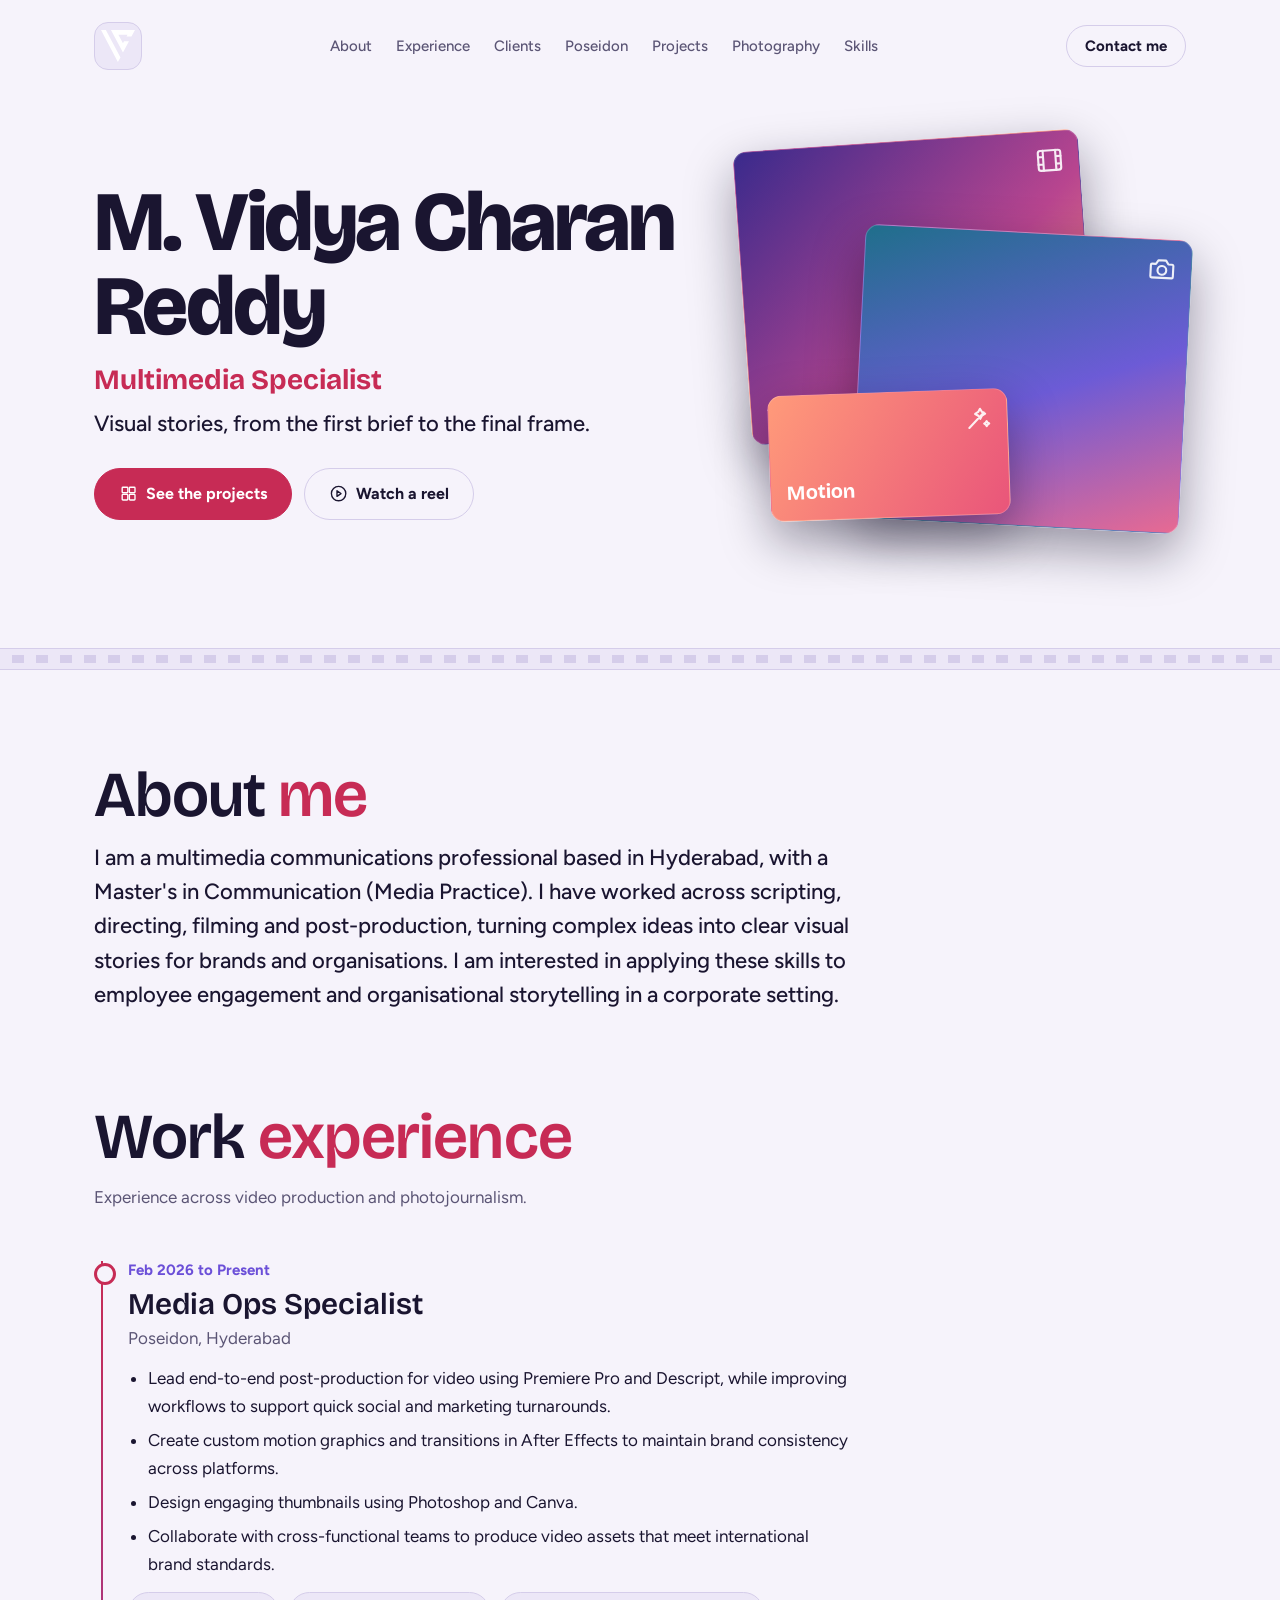
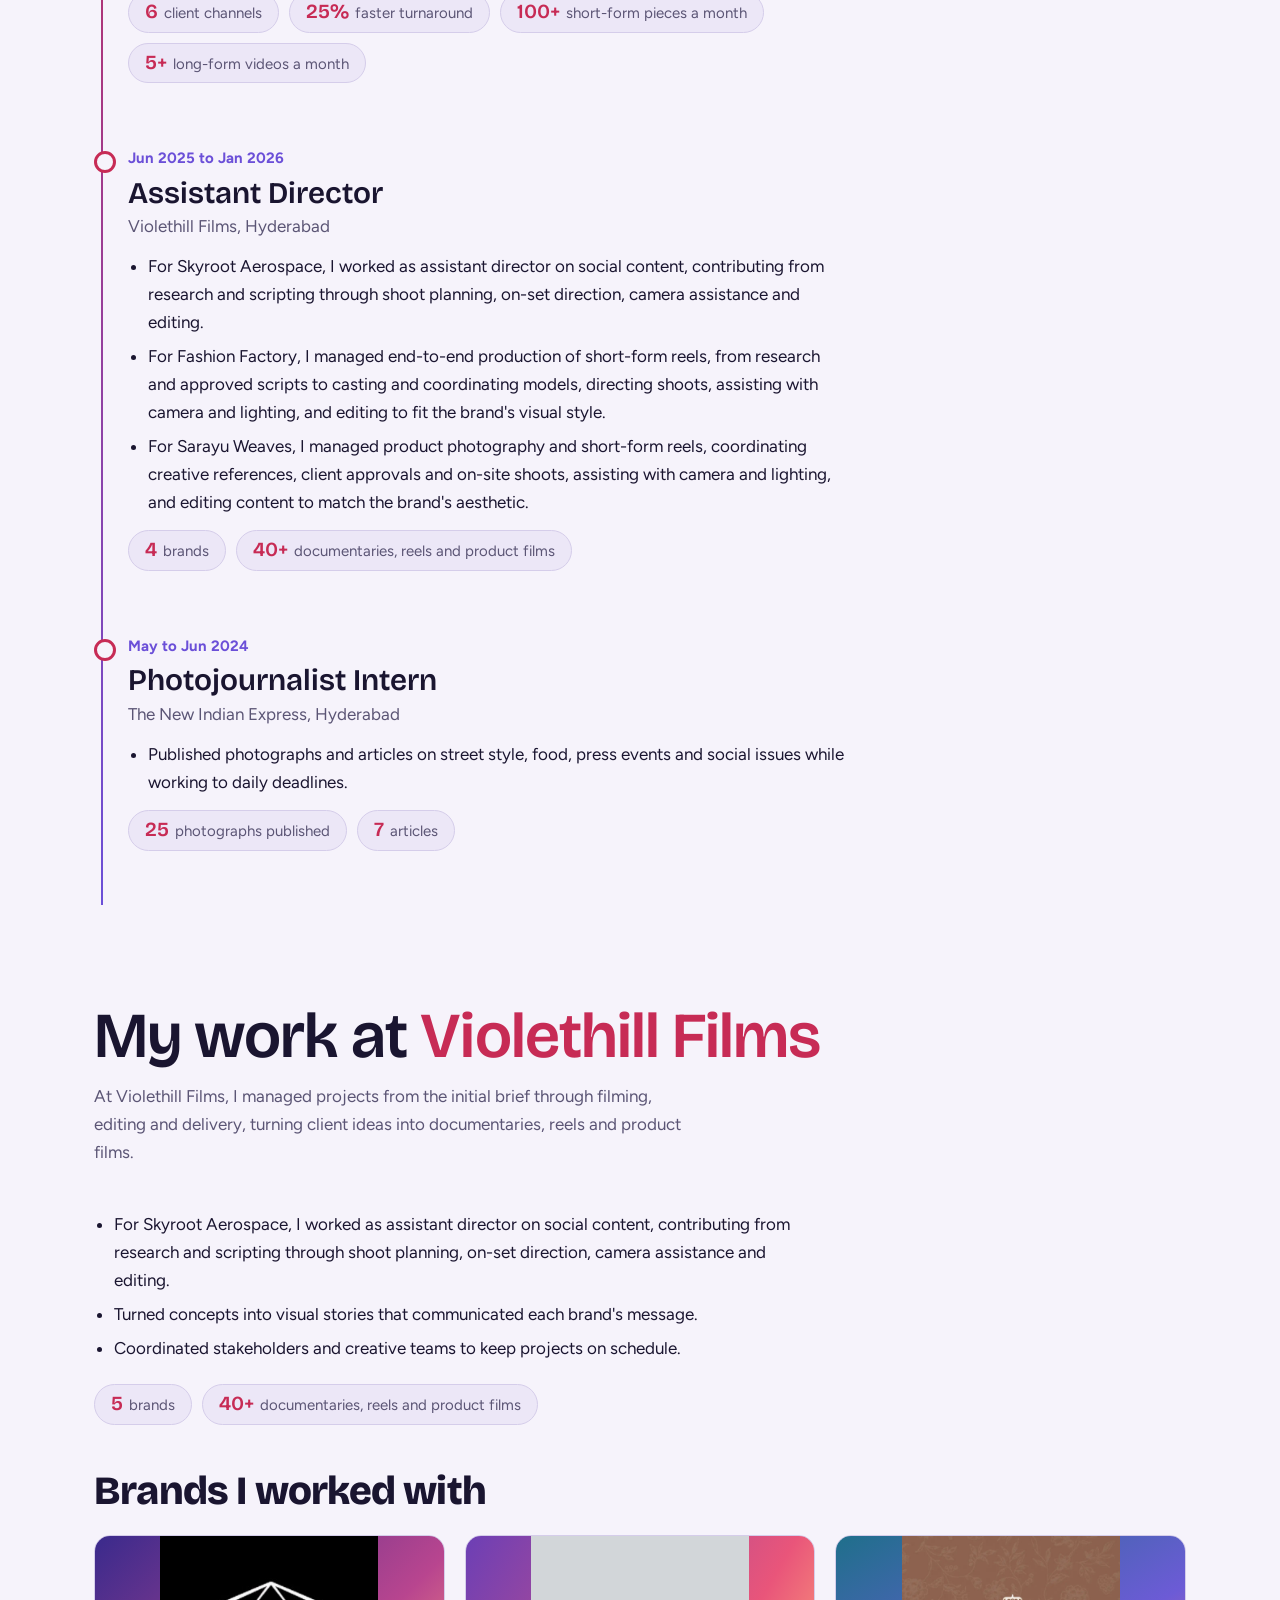
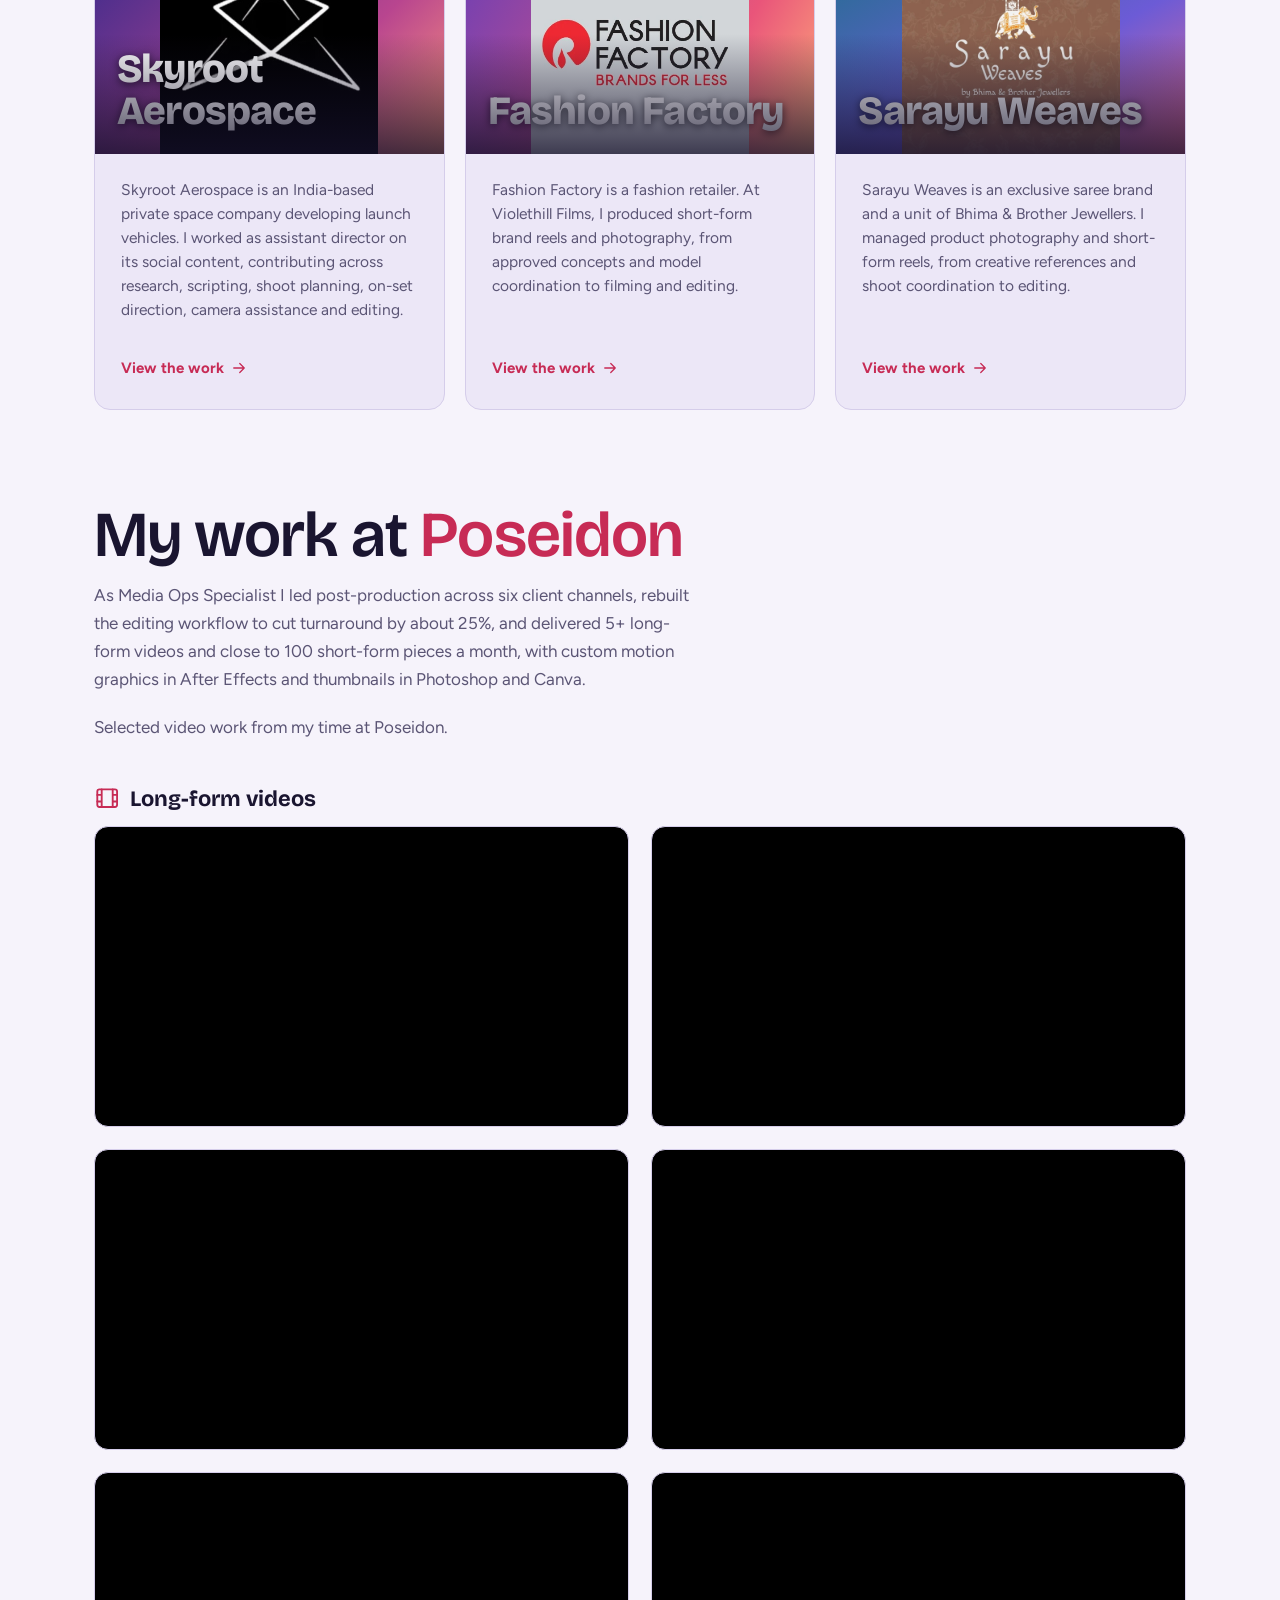
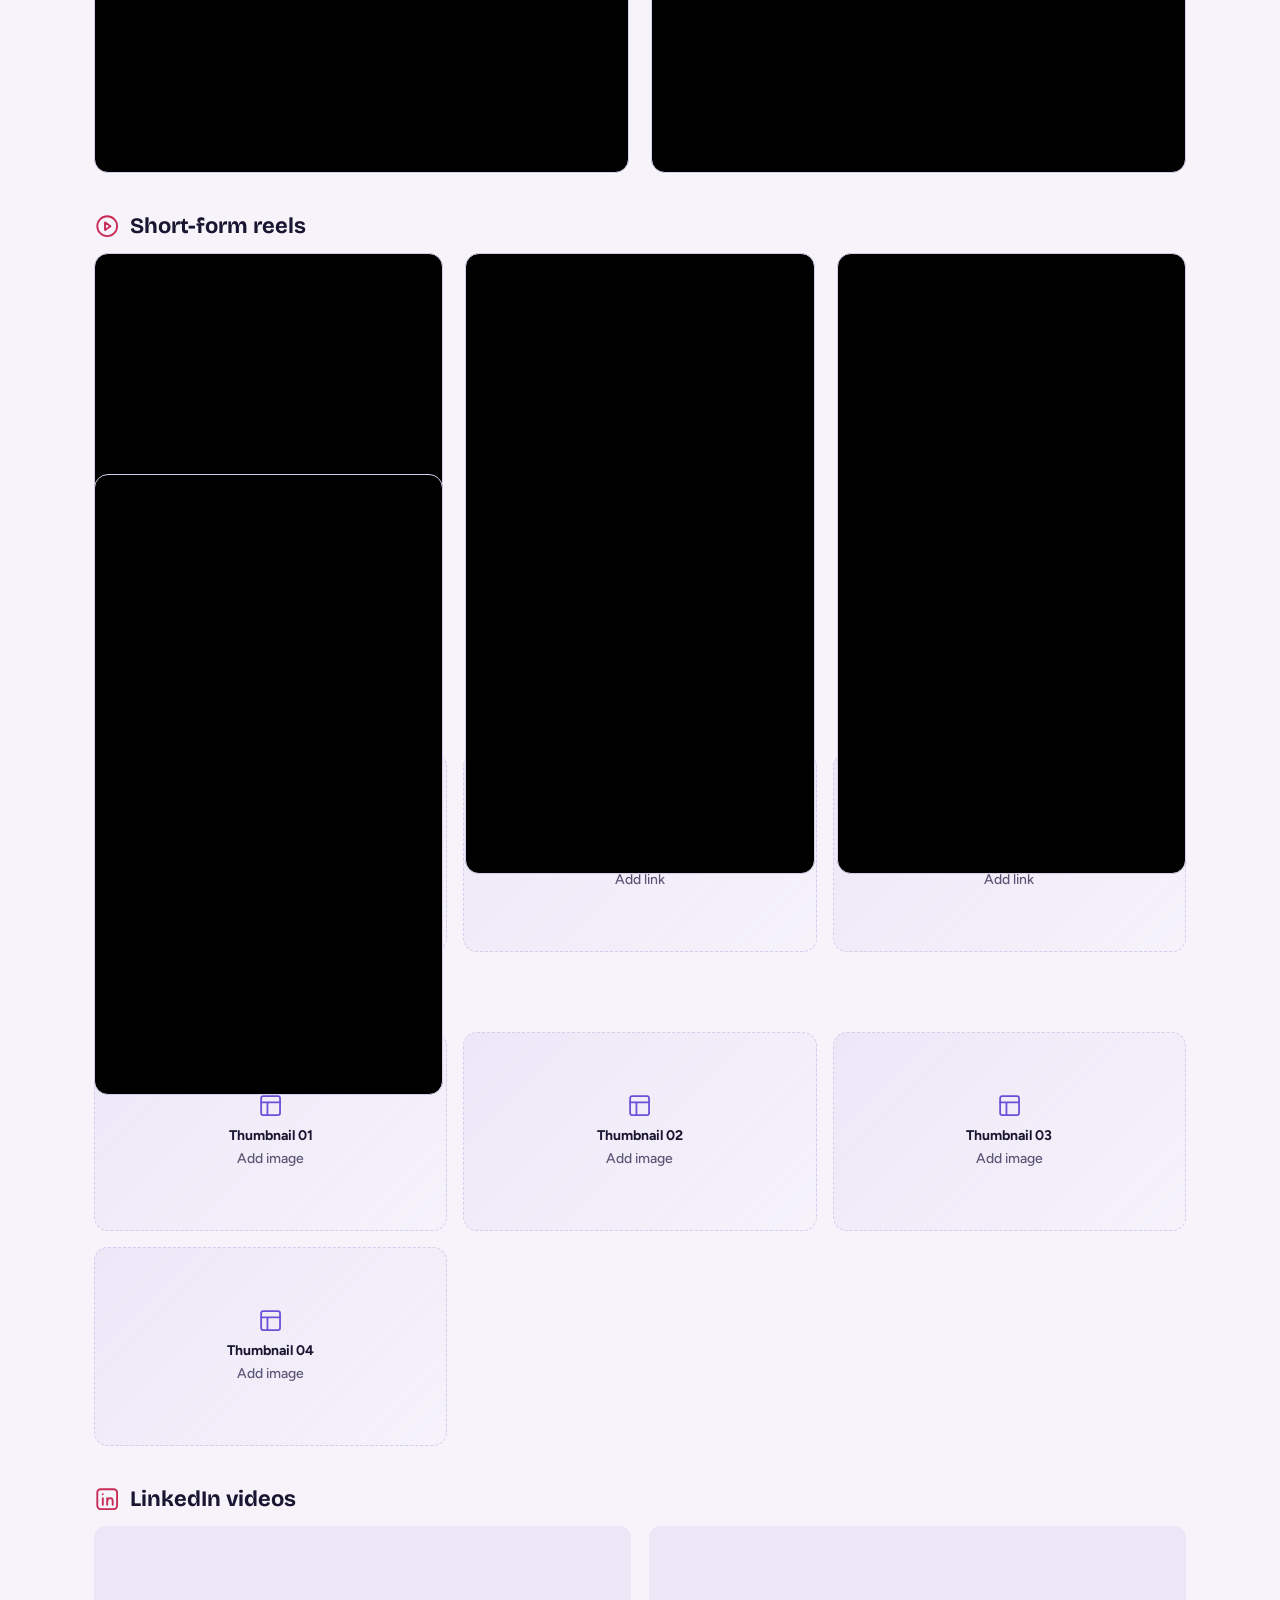
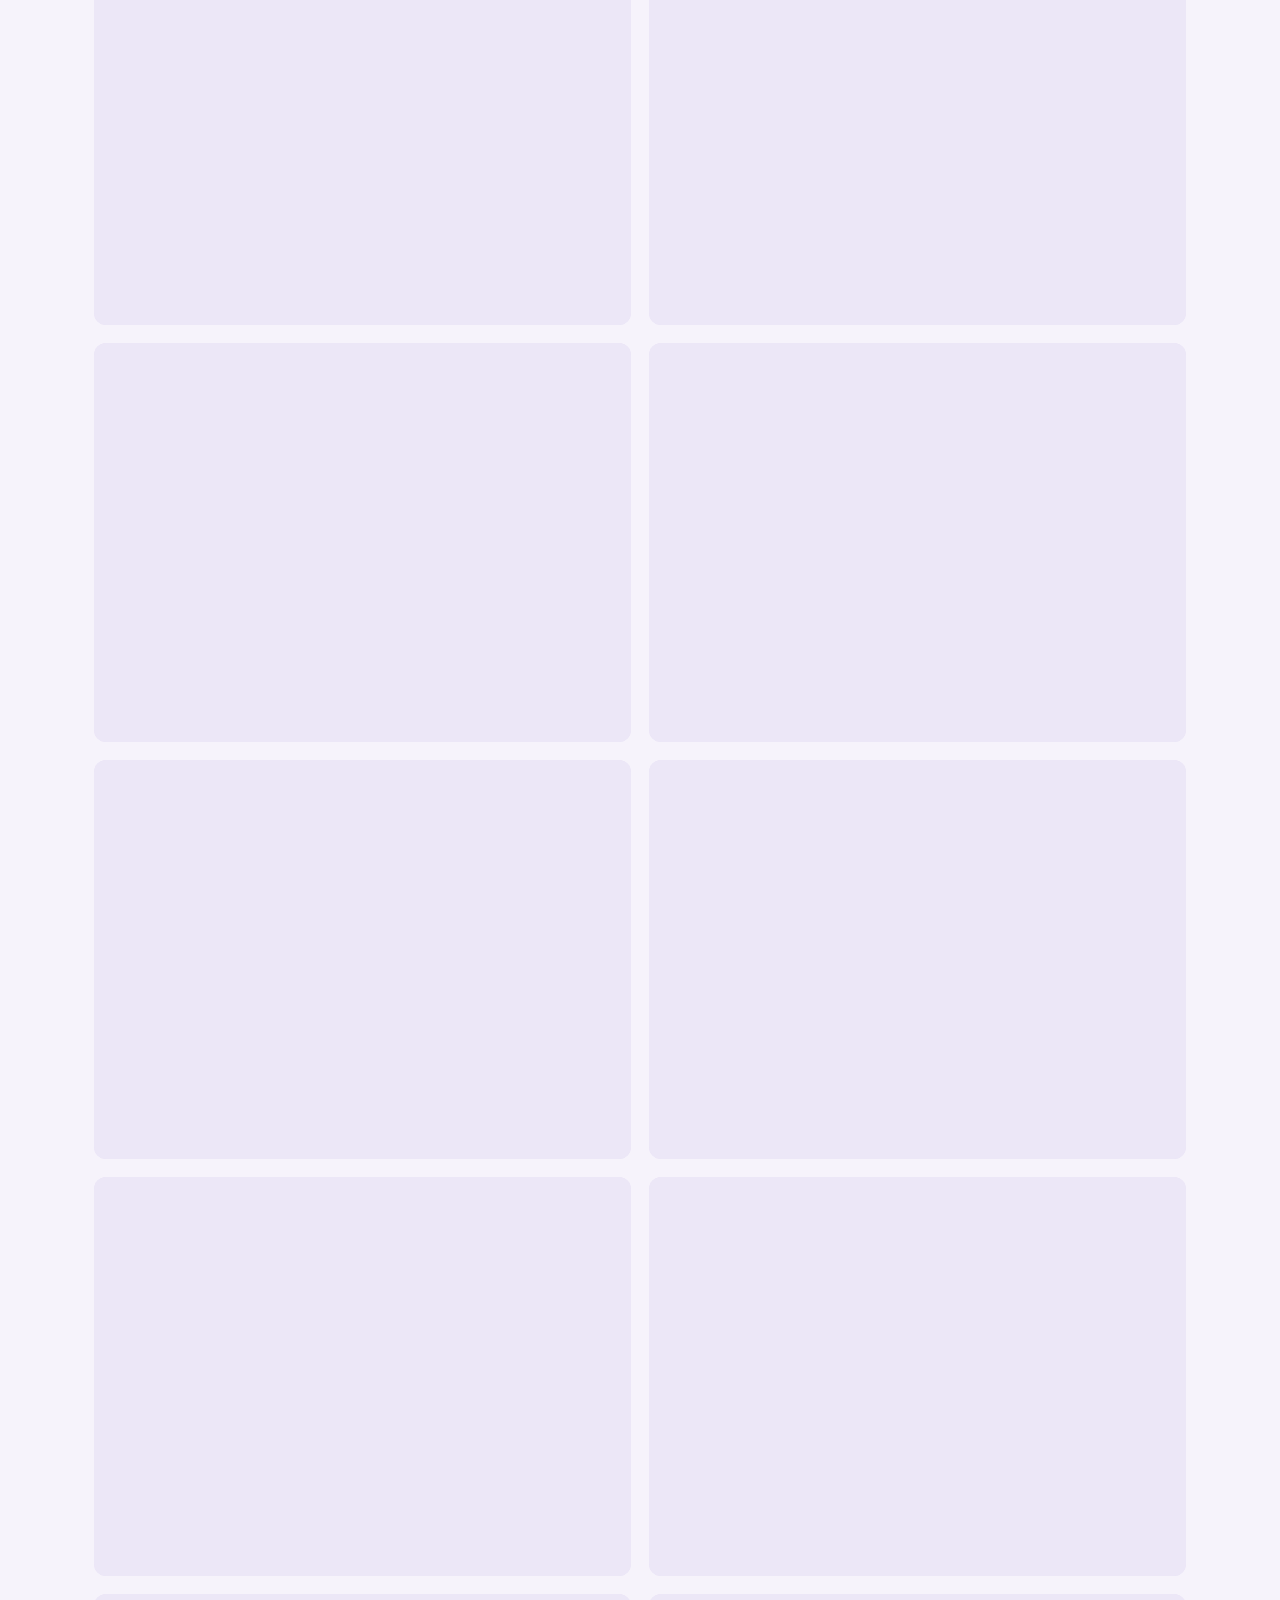
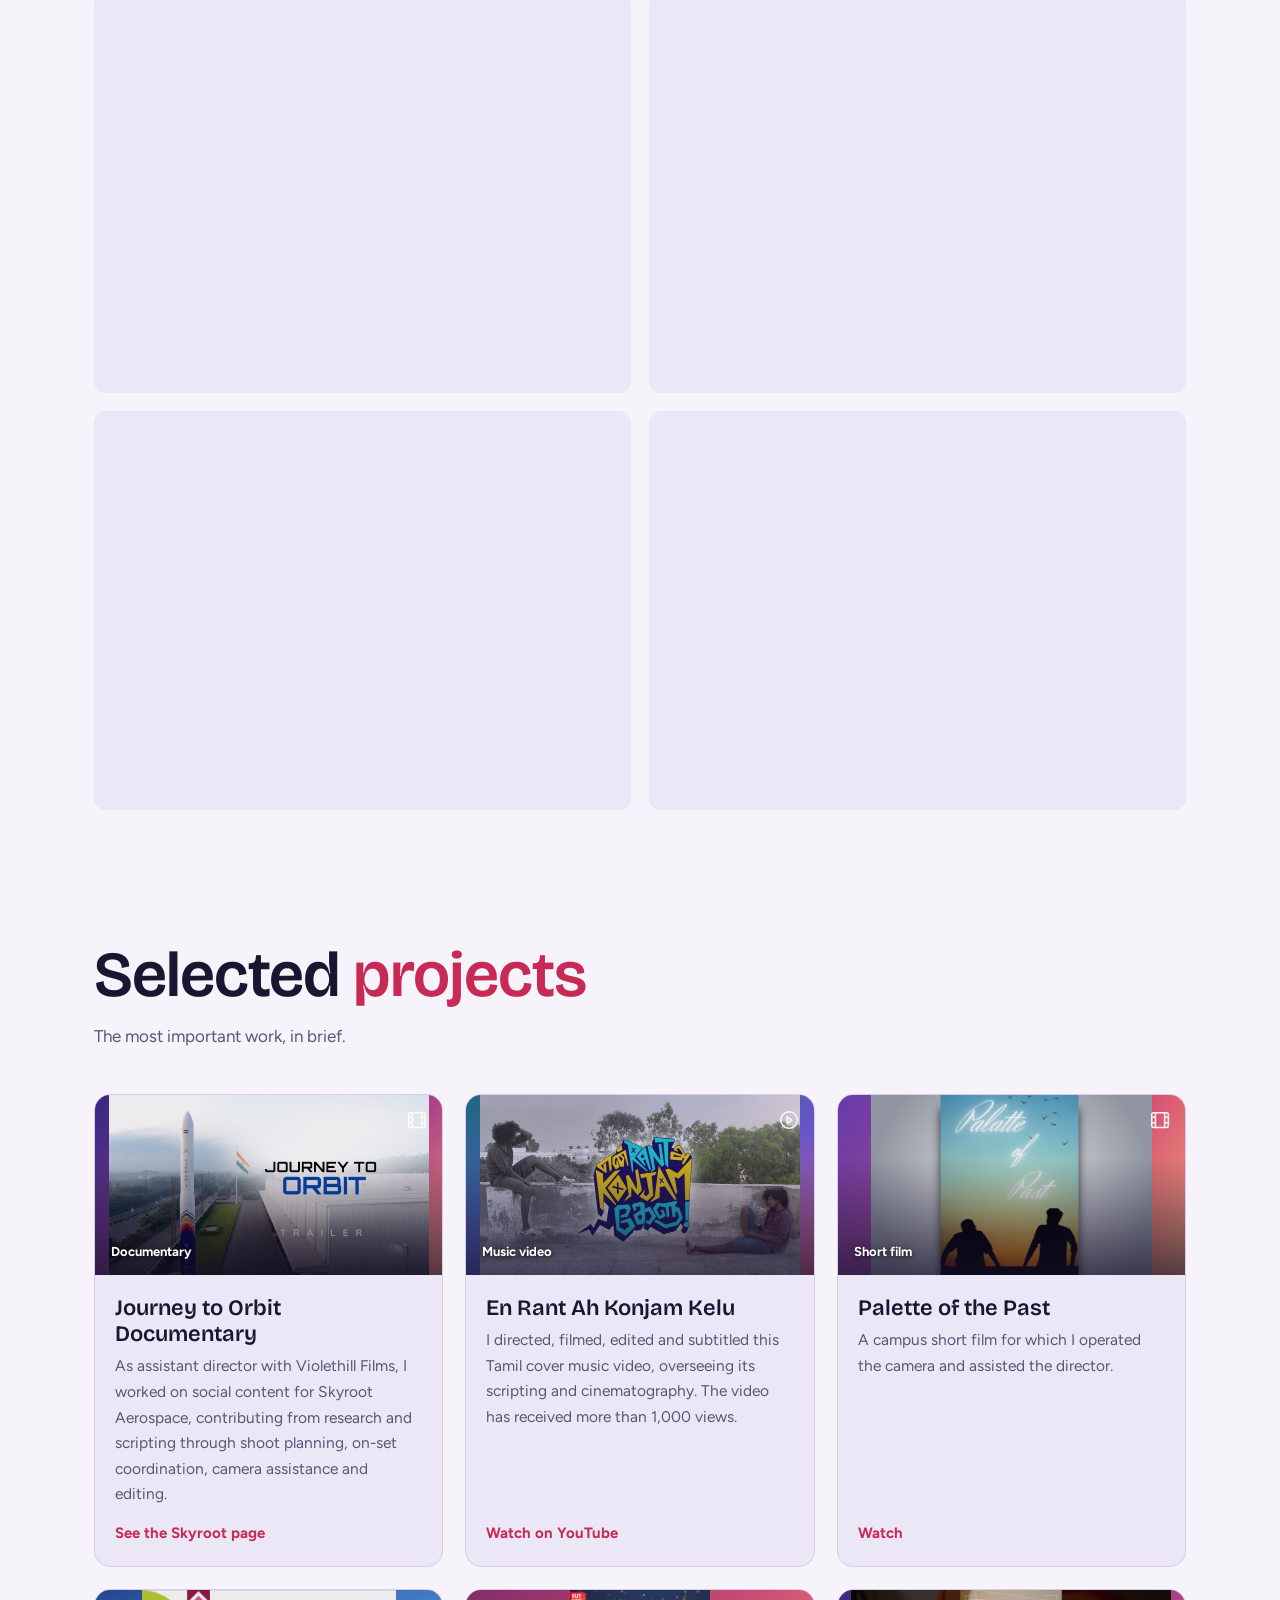
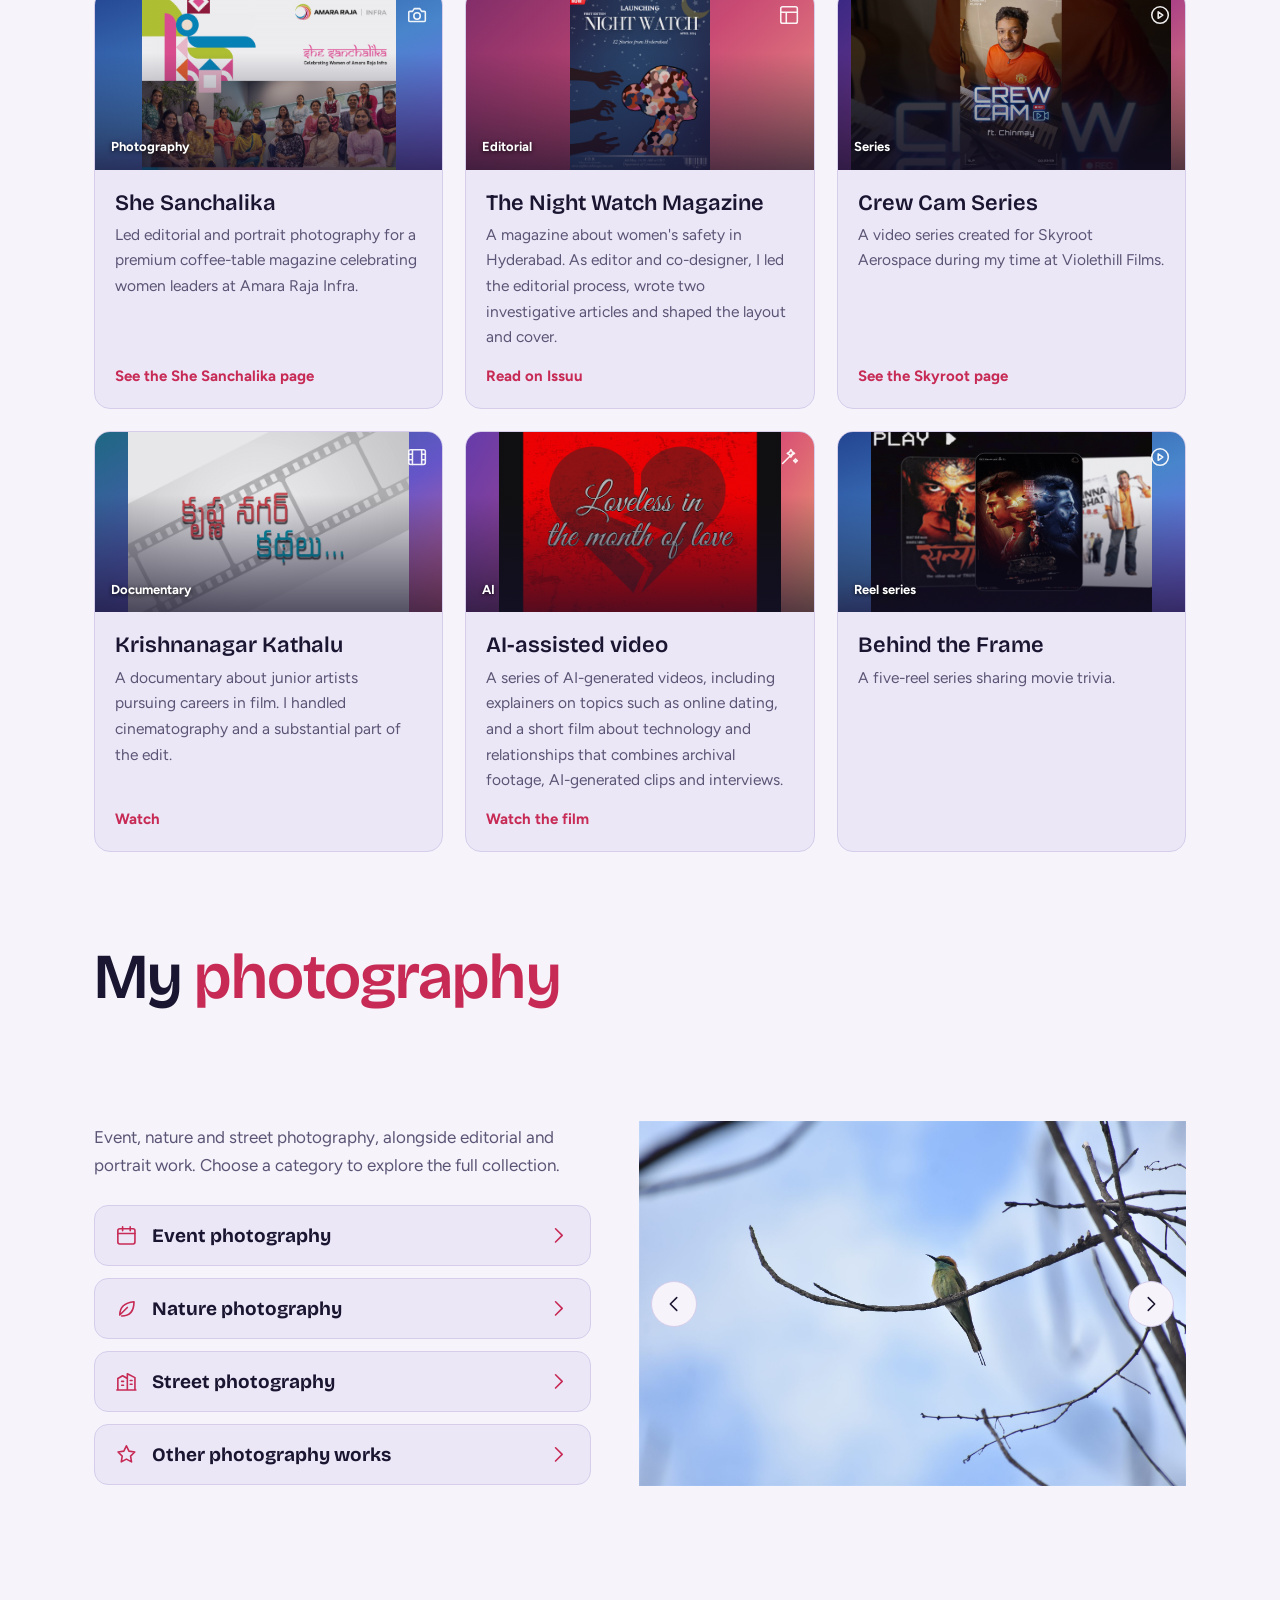
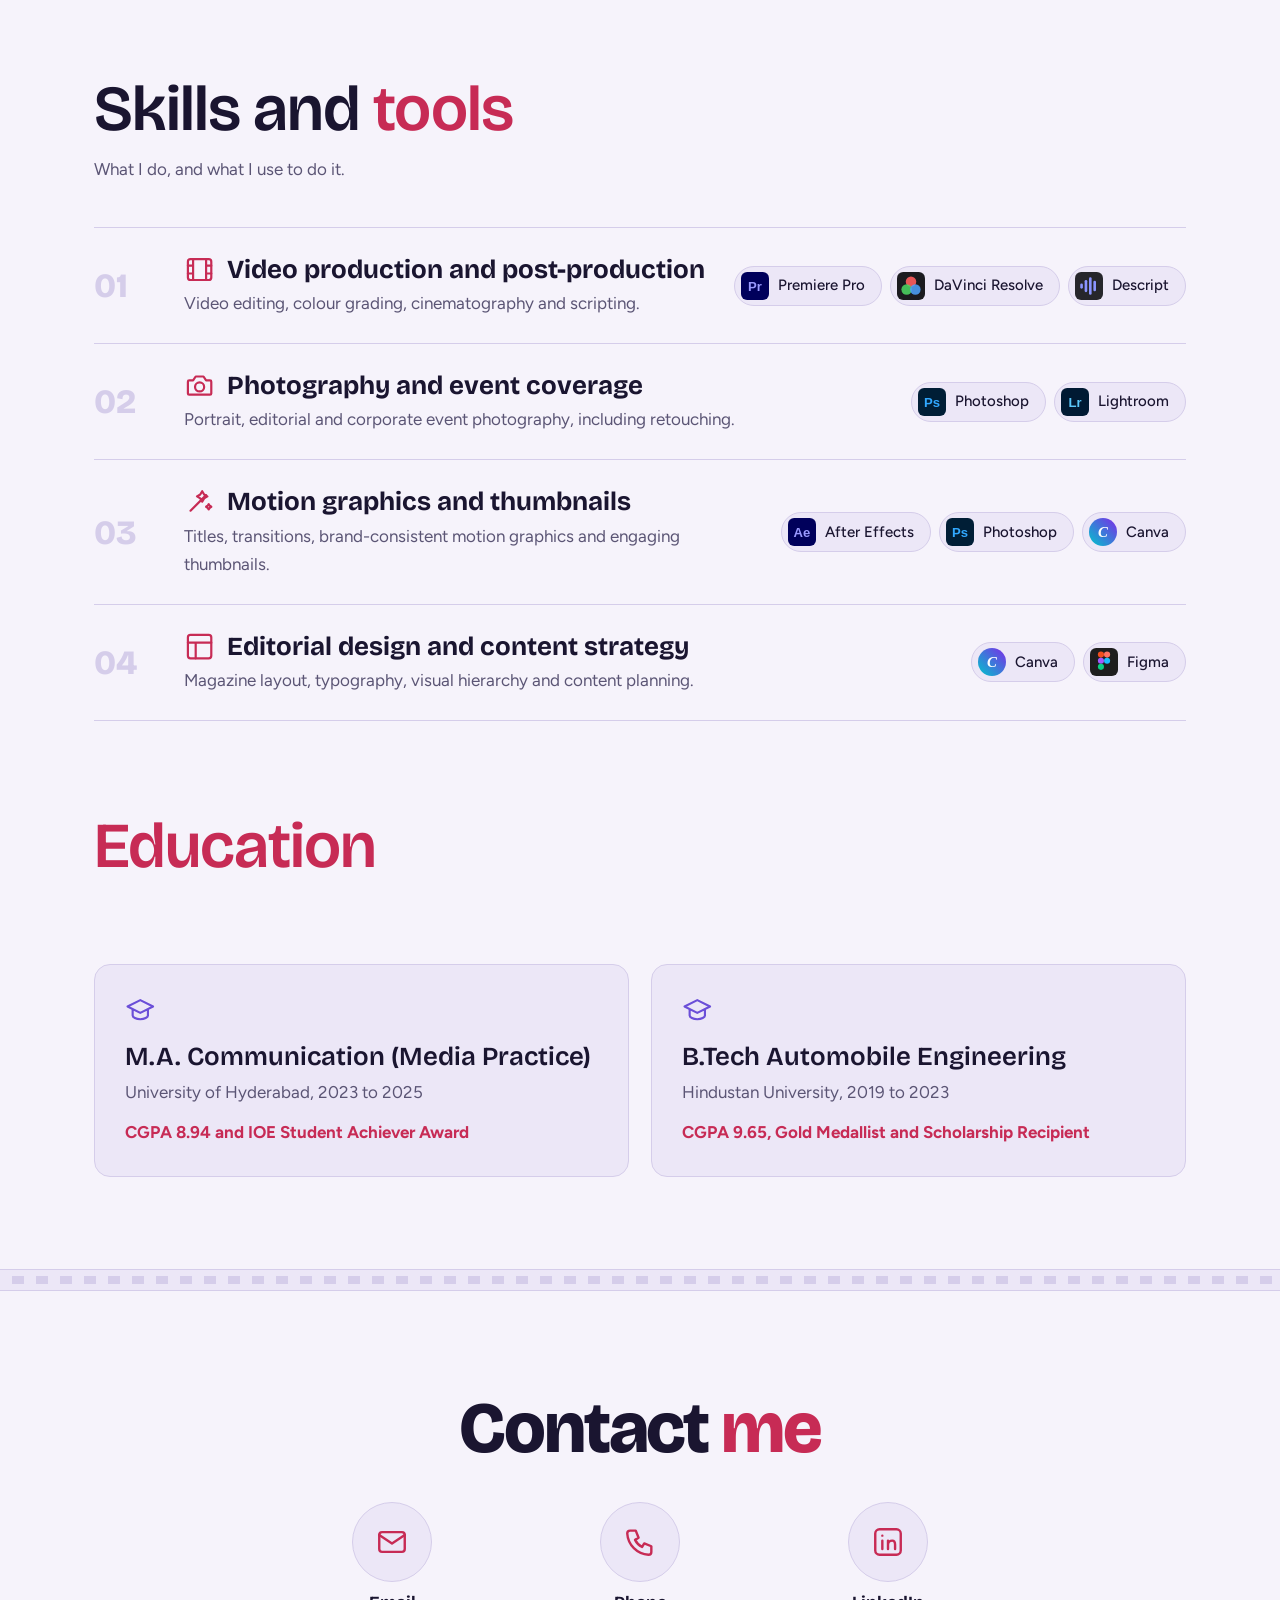
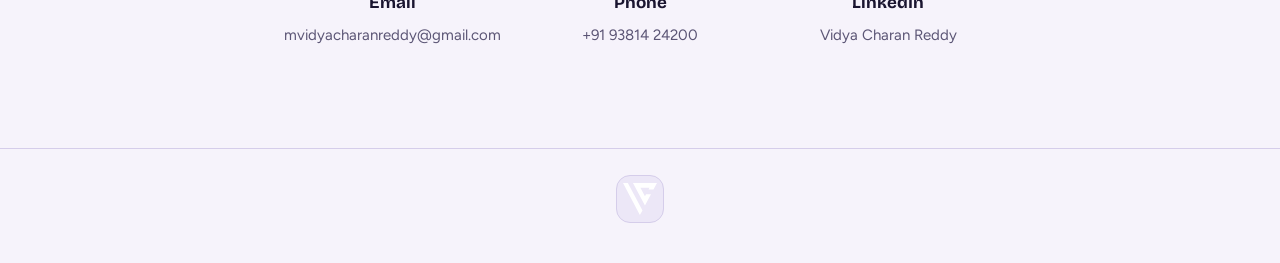
==== commit 5ebb733c: "Enlarge Poseidon video cards" ====
--- a/index.html
+++ b/index.html
@@ -86,7 +86,7 @@
 <h2>My work at <em>Poseidon</em></h2>
 <p class="sub">As Media Ops Specialist I led post-production across six client channels, rebuilt the editing workflow to cut turnaround by about 25%, and delivered 5+ long-form videos and close to 100 short-form pieces a month, with custom motion graphics in After Effects and thumbnails in Photoshop and Canva.</p>
 <p class="sub" style="margin-top:-24px">Selected video work from my time at Poseidon.</p>
-<h3 class="ps"><svg class="i"><use href="#film"/></svg>Long-form videos</h3><div class="vg"><div class="vp drive-video"><iframe src="https://drive.google.com/file/d/11yCzvf1npUNnIISnVw1gMYFCAG-lGOJr/preview" title="Poseidon long-form video 1" allow="autoplay; encrypted-media" allowfullscreen loading="lazy"></iframe></div><div class="vp drive-video"><iframe src="https://drive.google.com/file/d/1-wROf18GCailIoNIzbmOPJgZyIznuK-5/preview" title="Poseidon long-form video 2" allow="autoplay; encrypted-media" allowfullscreen loading="lazy"></iframe></div><div class="vp drive-video"><iframe src="https://drive.google.com/file/d/1oXvR57BRoO7LJTQwvADFvLTGb5Ngv3XO/preview" title="Poseidon long-form video 3" allow="autoplay; encrypted-media" allowfullscreen loading="lazy"></iframe></div><div class="vp drive-video"><iframe src="https://drive.google.com/file/d/1-9j3pe1iEvlugoetuEcYP1bkMXyjE3V7/preview" title="Poseidon long-form video 4" allow="autoplay; encrypted-media" allowfullscreen loading="lazy"></iframe></div><div class="vp drive-video"><iframe src="https://drive.google.com/file/d/1PfA6vMZNELEOgchRD_PbcqvbXy1mLla2/preview" title="Poseidon long-form video 5" allow="autoplay; encrypted-media" allowfullscreen loading="lazy"></iframe></div><div class="vp drive-video"><iframe src="https://drive.google.com/file/d/1s-z6ERbyY52j5HQT3TUO1vMm-ofYe3dj/preview" title="Poseidon long-form video 6" allow="autoplay; encrypted-media" allowfullscreen loading="lazy"></iframe></div></div><h3 class="ps"><svg class="i"><use href="#play"/></svg>Short-form reels</h3><div class="vg reel"><div class="vp drive-video"><iframe src="https://drive.google.com/file/d/1CmVnpDqhBFWIzYyOvQ6BI3Dr-M4XUqqP/preview" title="Poseidon short-form video 1" allow="autoplay; encrypted-media" allowfullscreen loading="lazy"></iframe></div><div class="vp drive-video"><iframe src="https://drive.google.com/file/d/14XfmE_NQ32wXGUIFrt_X8Fbel8s_jMUn/preview" title="Poseidon short-form video 2" allow="autoplay; encrypted-media" allowfullscreen loading="lazy"></iframe></div><div class="vp drive-video"><iframe src="https://drive.google.com/file/d/1OMO2jqE9uazpVTXStmhneLO5VVA_VgQh/preview" title="Poseidon short-form video 3" allow="autoplay; encrypted-media" allowfullscreen loading="lazy"></iframe></div><div class="vp drive-video"><iframe src="https://drive.google.com/file/d/1jbOYbnvYN2-AsZ8YQf1YK2vQnaS359MQ/preview" title="Poseidon short-form video 4" allow="autoplay; encrypted-media" allowfullscreen loading="lazy"></iframe></div></div><h3 class="ps"><svg class="i"><use href="#magic"/></svg>Motion graphics</h3><div class="vg"><div class="vp"><svg class="i"><use href="#magic"/></svg><span><b>Clip 01</b><br>Add link</span></div><div class="vp"><svg class="i"><use href="#magic"/></svg><span><b>Clip 02</b><br>Add link</span></div><div class="vp"><svg class="i"><use href="#magic"/></svg><span><b>Clip 03</b><br>Add link</span></div></div><h3 class="ps"><svg class="i"><use href="#layout"/></svg>Thumbnails</h3><div class="vg"><div class="vp"><svg class="i"><use href="#layout"/></svg><span><b>Thumbnail 01</b><br>Add image</span></div><div class="vp"><svg class="i"><use href="#layout"/></svg><span><b>Thumbnail 02</b><br>Add image</span></div><div class="vp"><svg class="i"><use href="#layout"/></svg><span><b>Thumbnail 03</b><br>Add image</span></div><div class="vp"><svg class="i"><use href="#layout"/></svg><span><b>Thumbnail 04</b><br>Add image</span></div></div>
+<h3 class="ps"><svg class="i"><use href="#film"/></svg>Long-form videos</h3><div class="vg poseidon-long"><div class="vp drive-video"><iframe src="https://drive.google.com/file/d/11yCzvf1npUNnIISnVw1gMYFCAG-lGOJr/preview" title="Poseidon long-form video 1" allow="autoplay; encrypted-media" allowfullscreen loading="lazy"></iframe></div><div class="vp drive-video"><iframe src="https://drive.google.com/file/d/1-wROf18GCailIoNIzbmOPJgZyIznuK-5/preview" title="Poseidon long-form video 2" allow="autoplay; encrypted-media" allowfullscreen loading="lazy"></iframe></div><div class="vp drive-video"><iframe src="https://drive.google.com/file/d/1oXvR57BRoO7LJTQwvADFvLTGb5Ngv3XO/preview" title="Poseidon long-form video 3" allow="autoplay; encrypted-media" allowfullscreen loading="lazy"></iframe></div><div class="vp drive-video"><iframe src="https://drive.google.com/file/d/1-9j3pe1iEvlugoetuEcYP1bkMXyjE3V7/preview" title="Poseidon long-form video 4" allow="autoplay; encrypted-media" allowfullscreen loading="lazy"></iframe></div><div class="vp drive-video"><iframe src="https://drive.google.com/file/d/1PfA6vMZNELEOgchRD_PbcqvbXy1mLla2/preview" title="Poseidon long-form video 5" allow="autoplay; encrypted-media" allowfullscreen loading="lazy"></iframe></div><div class="vp drive-video"><iframe src="https://drive.google.com/file/d/1s-z6ERbyY52j5HQT3TUO1vMm-ofYe3dj/preview" title="Poseidon long-form video 6" allow="autoplay; encrypted-media" allowfullscreen loading="lazy"></iframe></div></div><h3 class="ps"><svg class="i"><use href="#play"/></svg>Short-form reels</h3><div class="vg reel poseidon-short"><div class="vp drive-video"><iframe src="https://drive.google.com/file/d/1CmVnpDqhBFWIzYyOvQ6BI3Dr-M4XUqqP/preview" title="Poseidon short-form video 1" allow="autoplay; encrypted-media" allowfullscreen loading="lazy"></iframe></div><div class="vp drive-video"><iframe src="https://drive.google.com/file/d/14XfmE_NQ32wXGUIFrt_X8Fbel8s_jMUn/preview" title="Poseidon short-form video 2" allow="autoplay; encrypted-media" allowfullscreen loading="lazy"></iframe></div><div class="vp drive-video"><iframe src="https://drive.google.com/file/d/1OMO2jqE9uazpVTXStmhneLO5VVA_VgQh/preview" title="Poseidon short-form video 3" allow="autoplay; encrypted-media" allowfullscreen loading="lazy"></iframe></div><div class="vp drive-video"><iframe src="https://drive.google.com/file/d/1jbOYbnvYN2-AsZ8YQf1YK2vQnaS359MQ/preview" title="Poseidon short-form video 4" allow="autoplay; encrypted-media" allowfullscreen loading="lazy"></iframe></div></div><h3 class="ps"><svg class="i"><use href="#magic"/></svg>Motion graphics</h3><div class="vg"><div class="vp"><svg class="i"><use href="#magic"/></svg><span><b>Clip 01</b><br>Add link</span></div><div class="vp"><svg class="i"><use href="#magic"/></svg><span><b>Clip 02</b><br>Add link</span></div><div class="vp"><svg class="i"><use href="#magic"/></svg><span><b>Clip 03</b><br>Add link</span></div></div><h3 class="ps"><svg class="i"><use href="#layout"/></svg>Thumbnails</h3><div class="vg"><div class="vp"><svg class="i"><use href="#layout"/></svg><span><b>Thumbnail 01</b><br>Add image</span></div><div class="vp"><svg class="i"><use href="#layout"/></svg><span><b>Thumbnail 02</b><br>Add image</span></div><div class="vp"><svg class="i"><use href="#layout"/></svg><span><b>Thumbnail 03</b><br>Add image</span></div><div class="vp"><svg class="i"><use href="#layout"/></svg><span><b>Thumbnail 04</b><br>Add image</span></div></div>
 <h3 class="ps"><svg class="i"><use href="#in"/></svg>LinkedIn videos</h3><div class="linkedin-grid"><div class="linkedin-embed"><iframe src="https://www.linkedin.com/embed/feed/update/urn:li:ugcPost:7475284985206382592?compact=1" width="504" height="399" frameborder="0" allowfullscreen title="Poseidon LinkedIn video 01" loading="lazy"></iframe></div><div class="linkedin-embed"><iframe src="https://www.linkedin.com/embed/feed/update/urn:li:ugcPost:7470899475130101760?compact=1" width="504" height="399" frameborder="0" allowfullscreen title="Poseidon LinkedIn video 02" loading="lazy"></iframe></div><div class="linkedin-embed"><iframe src="https://www.linkedin.com/embed/feed/update/urn:li:ugcPost:7463288569953144832?compact=1" width="504" height="399" frameborder="0" allowfullscreen title="Poseidon LinkedIn video 03" loading="lazy"></iframe></div><div class="linkedin-embed"><iframe src="https://www.linkedin.com/embed/feed/update/urn:li:ugcPost:7447343664411967489?compact=1" width="504" height="399" frameborder="0" allowfullscreen title="Poseidon LinkedIn video 04" loading="lazy"></iframe></div><div class="linkedin-embed"><iframe src="https://www.linkedin.com/embed/feed/update/urn:li:ugcPost:7493049585473310720?compact=1" width="504" height="399" frameborder="0" allowfullscreen title="Poseidon LinkedIn video 05" loading="lazy"></iframe></div><div class="linkedin-embed"><iframe src="https://www.linkedin.com/embed/feed/update/urn:li:ugcPost:7483265354727669761?compact=1" width="504" height="399" frameborder="0" allowfullscreen title="Poseidon LinkedIn video 06" loading="lazy"></iframe></div><div class="linkedin-embed"><iframe src="https://www.linkedin.com/embed/feed/update/urn:li:ugcPost:7490893732116897793?compact=1" width="504" height="399" frameborder="0" allowfullscreen title="Poseidon LinkedIn video 07" loading="lazy"></iframe></div><div class="linkedin-embed"><iframe src="https://www.linkedin.com/embed/feed/update/urn:li:ugcPost:7495533273683681280?compact=1" width="504" height="399" frameborder="0" allowfullscreen title="Poseidon LinkedIn video 08" loading="lazy"></iframe></div><div class="linkedin-embed"><iframe src="https://www.linkedin.com/embed/feed/update/urn:li:ugcPost:7482857958041833472?compact=1" width="504" height="399" frameborder="0" allowfullscreen title="Poseidon LinkedIn video 09" loading="lazy"></iframe></div><div class="linkedin-embed"><iframe src="https://www.linkedin.com/embed/feed/update/urn:li:ugcPost:7488655569797689344?compact=1" width="504" height="399" frameborder="0" allowfullscreen title="Poseidon LinkedIn video 10" loading="lazy"></iframe></div><div class="linkedin-embed"><iframe src="https://www.linkedin.com/embed/feed/update/urn:li:ugcPost:7480321313790709762?compact=1" width="504" height="399" frameborder="0" allowfullscreen title="Poseidon LinkedIn video 11" loading="lazy"></iframe></div><div class="linkedin-embed"><iframe src="https://www.linkedin.com/embed/feed/update/urn:li:ugcPost:7488655577666060288?compact=1" width="504" height="399" frameborder="0" allowfullscreen title="Poseidon LinkedIn video 12" loading="lazy"></iframe></div></div></section>
 
 <section id="projects" style="padding-top:0">
--- a/css/home.css
+++ b/css/home.css
@@ -83,6 +83,8 @@
 .pb a:hover{text-decoration:underline}
 .vc-logo{display:inline-grid;place-items:center;width:48px;height:48px;border-radius:14px;background:var(--bg2);border:1px solid var(--line);text-decoration:none}.vc-logo img{display:block;width:34px;height:34px;object-fit:contain}.vc-logo:hover{border-color:var(--acc)}
 .vg{display:grid;gap:16px;margin:0 0 40px;grid-template-columns:repeat(auto-fill,minmax(320px,1fr))}.vg.reel{grid-template-columns:repeat(auto-fill,minmax(200px,1fr))}
+.vg.poseidon-long{grid-template-columns:repeat(auto-fit,minmax(min(100%,460px),1fr));gap:22px}
+.vg.poseidon-short{grid-template-columns:repeat(auto-fit,minmax(min(100%,270px),1fr));gap:22px}
 .vp{border:1.5px dashed var(--line);border-radius:14px;background:linear-gradient(135deg,var(--bg2),transparent);display:flex;flex-direction:column;align-items:center;justify-content:center;gap:6px;text-align:center;color:var(--mute);font-size:14px;font-weight:500;aspect-ratio:16/9;padding:12px}.reel .vp{aspect-ratio:9/16}.vp .i{width:1.8em;height:1.8em;color:var(--lil)}.vp b{color:var(--ink)}
 .vp.drive-video{display:block;padding:0;overflow:hidden;border:1px solid var(--line);background:#000;aspect-ratio:16/9}
 .reel .vp.drive-video{aspect-ratio:9/16}
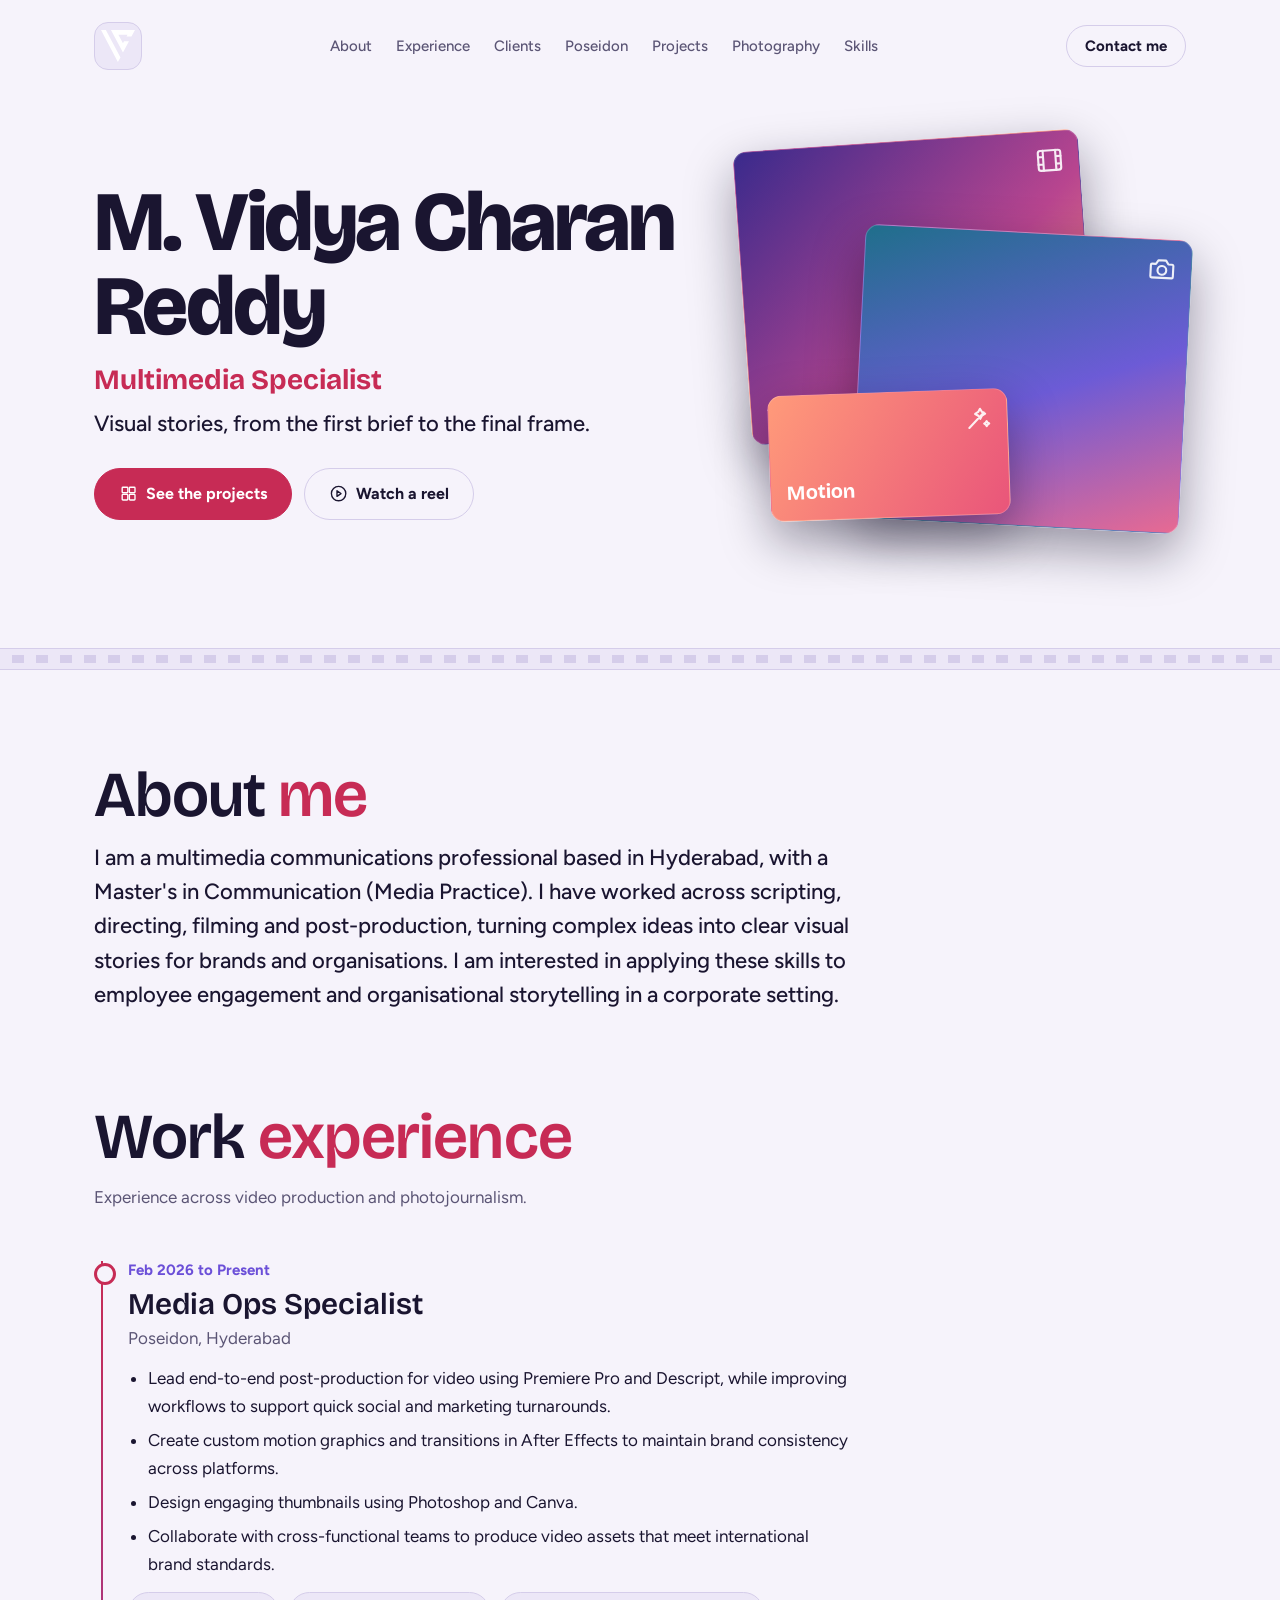
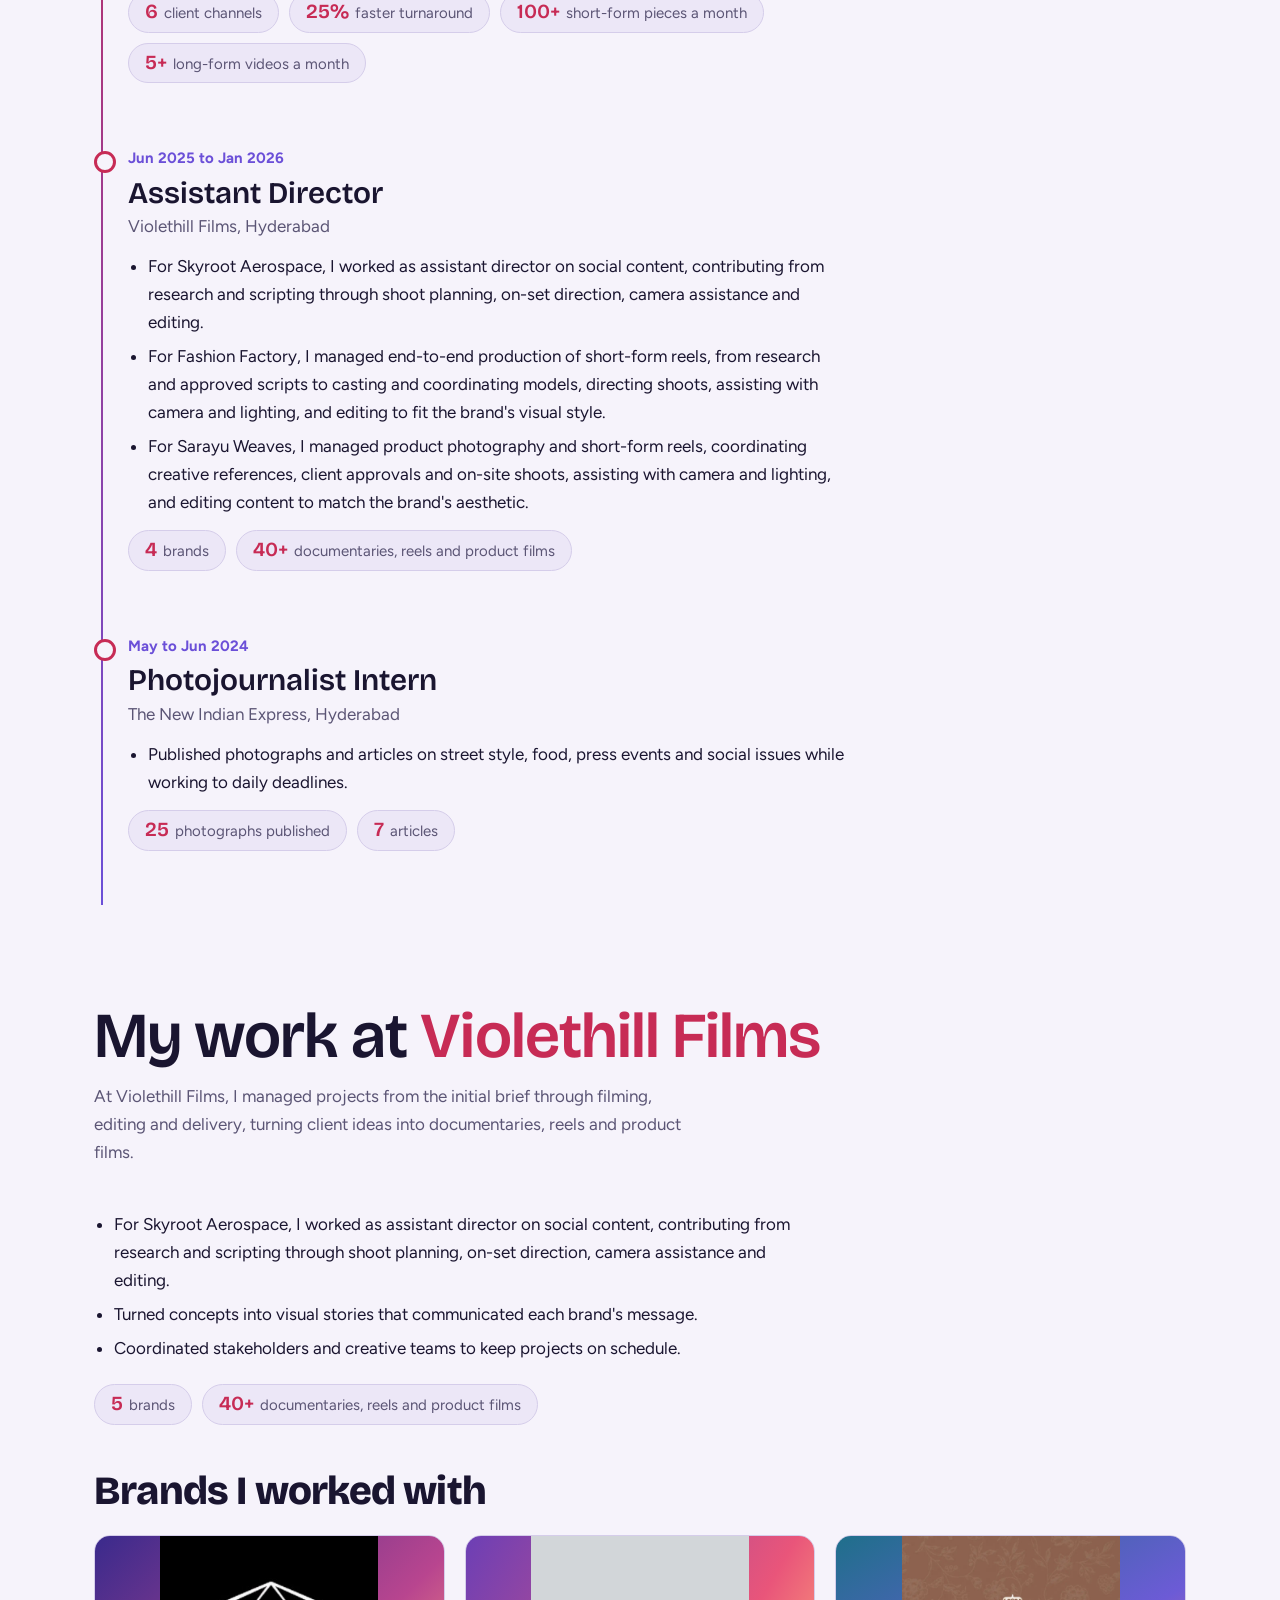
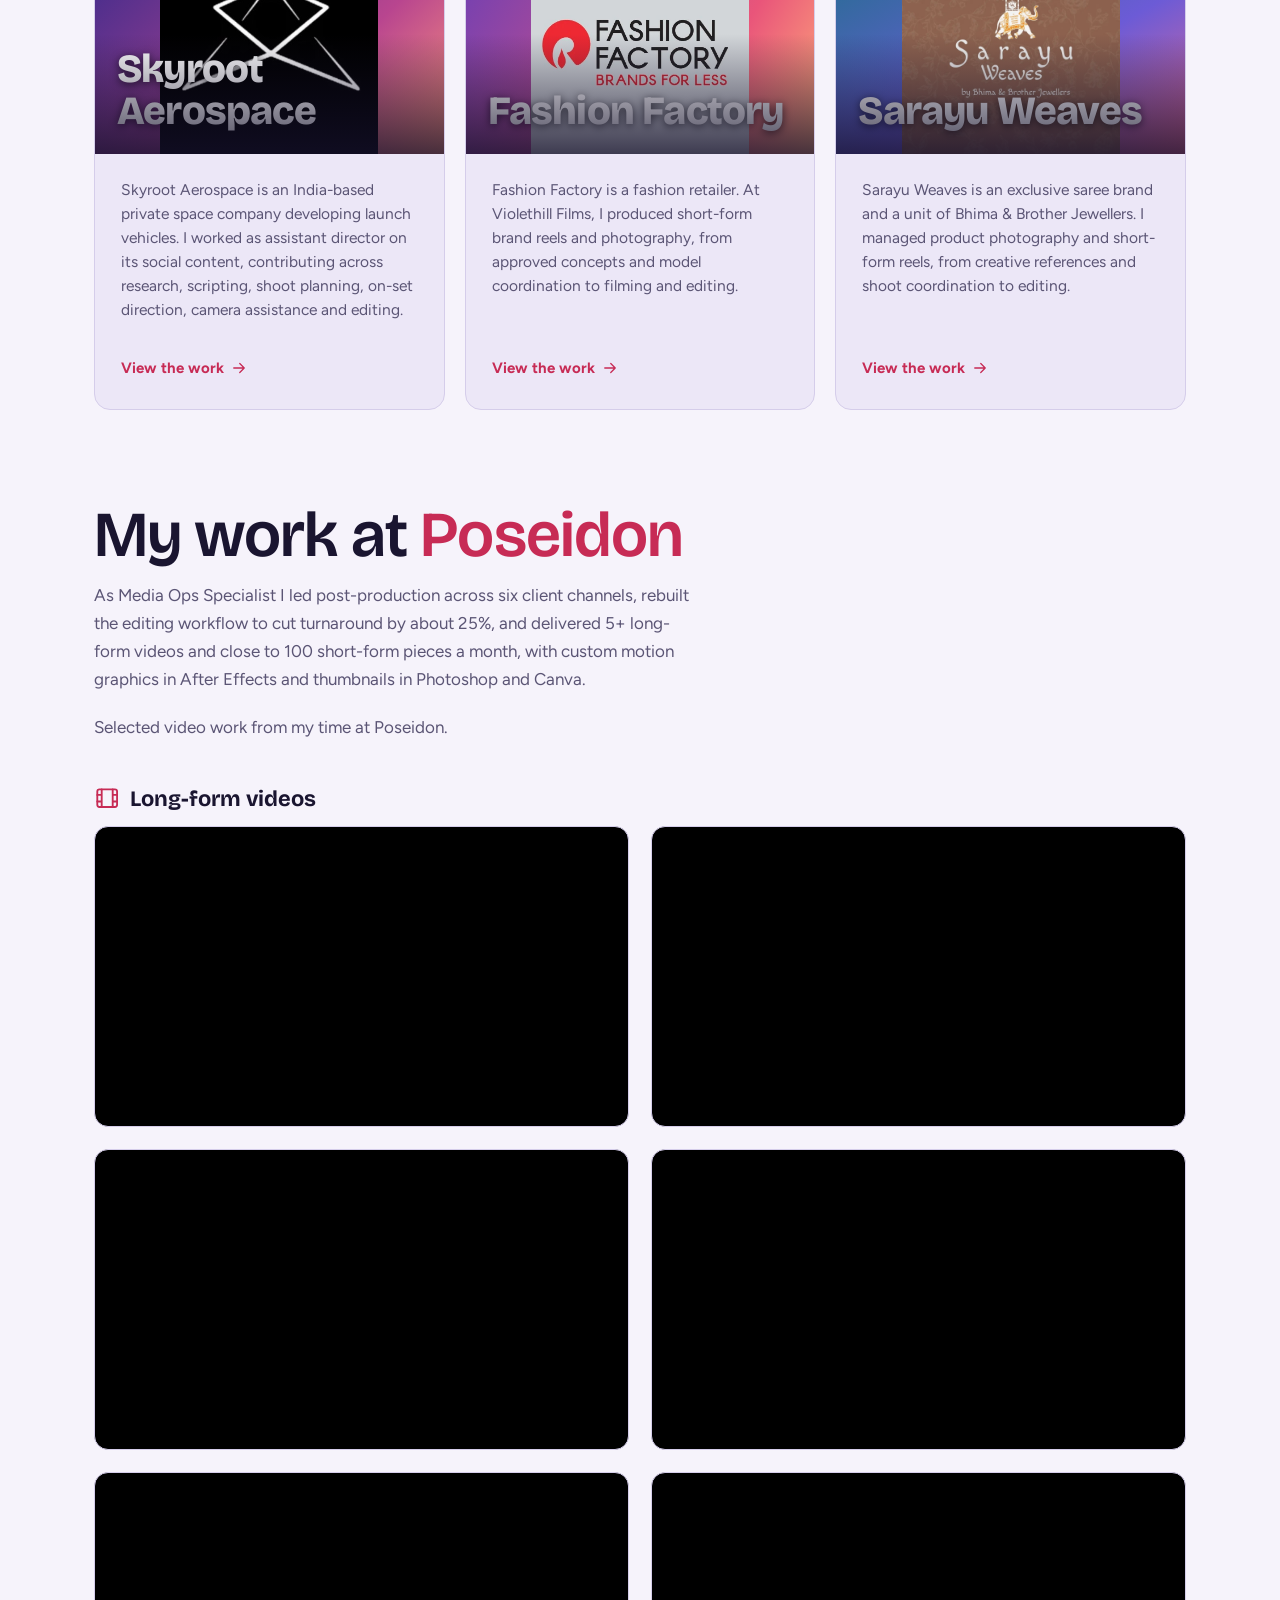
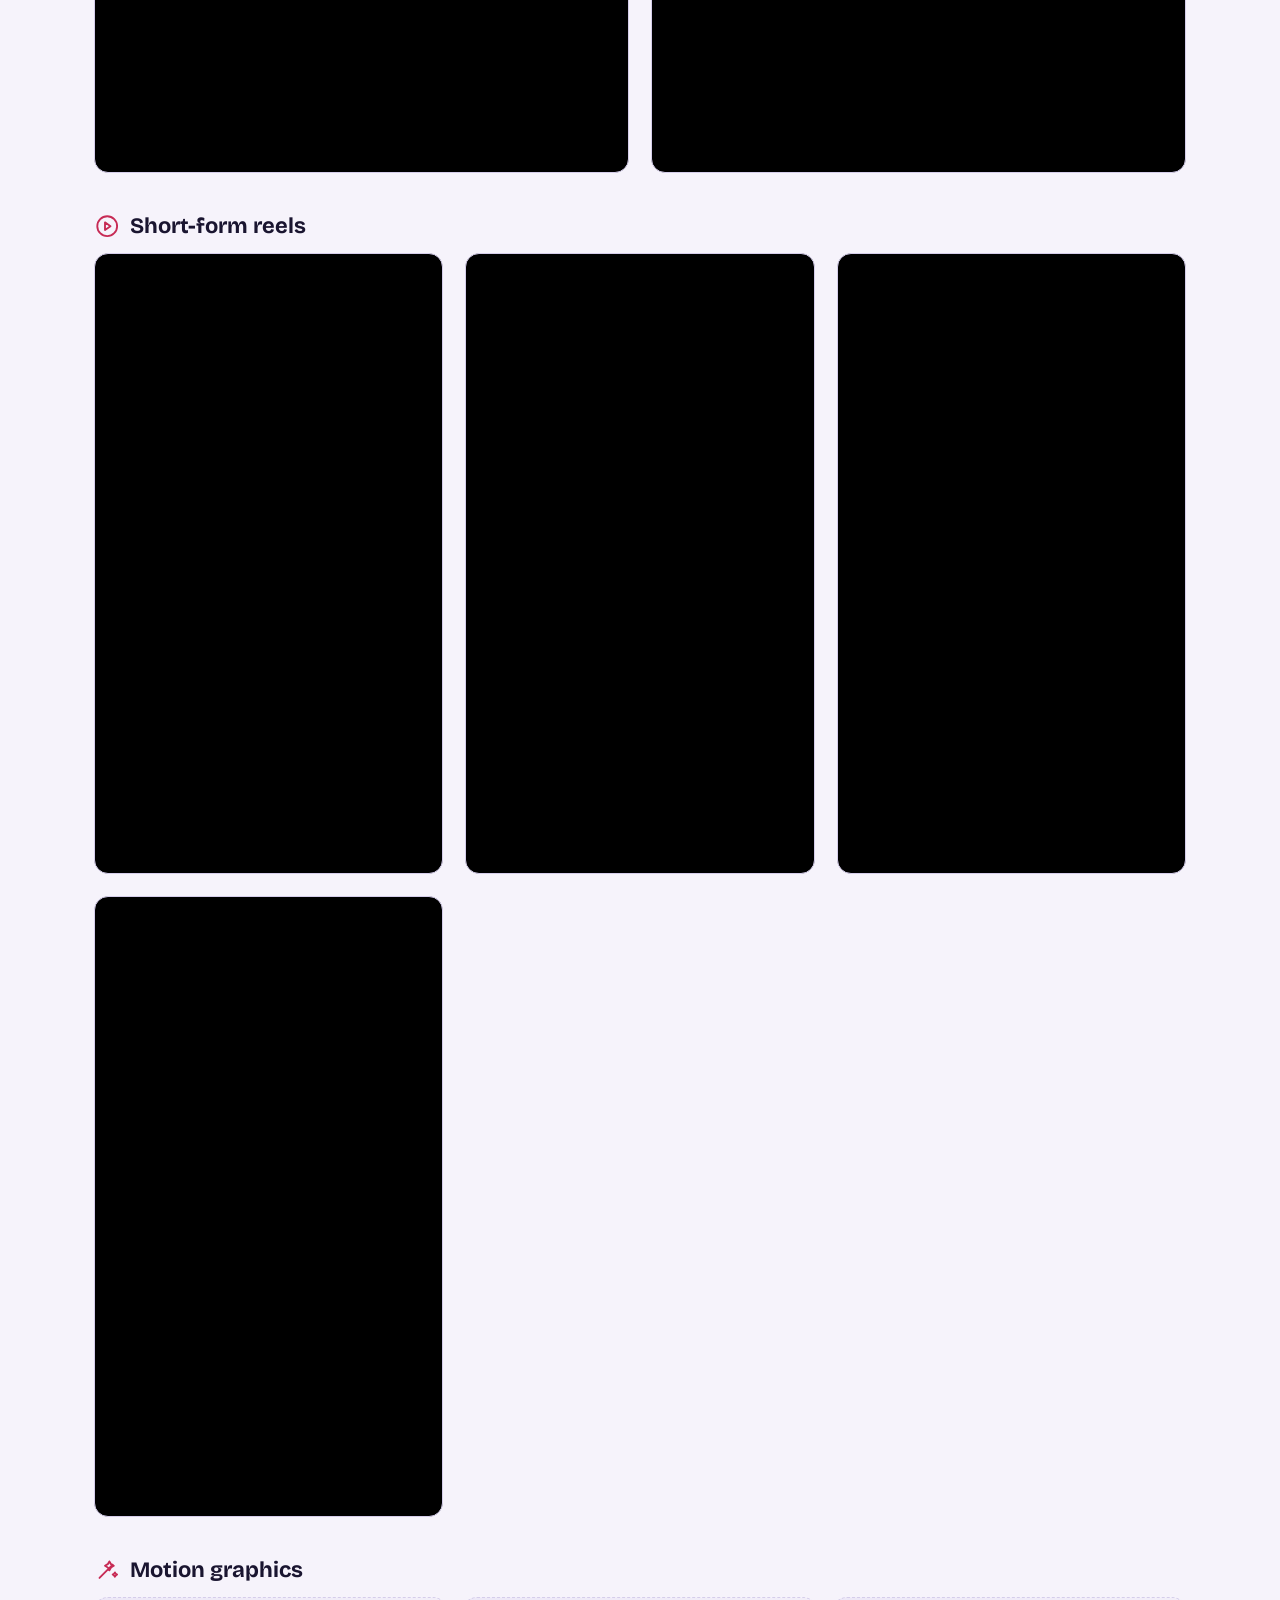
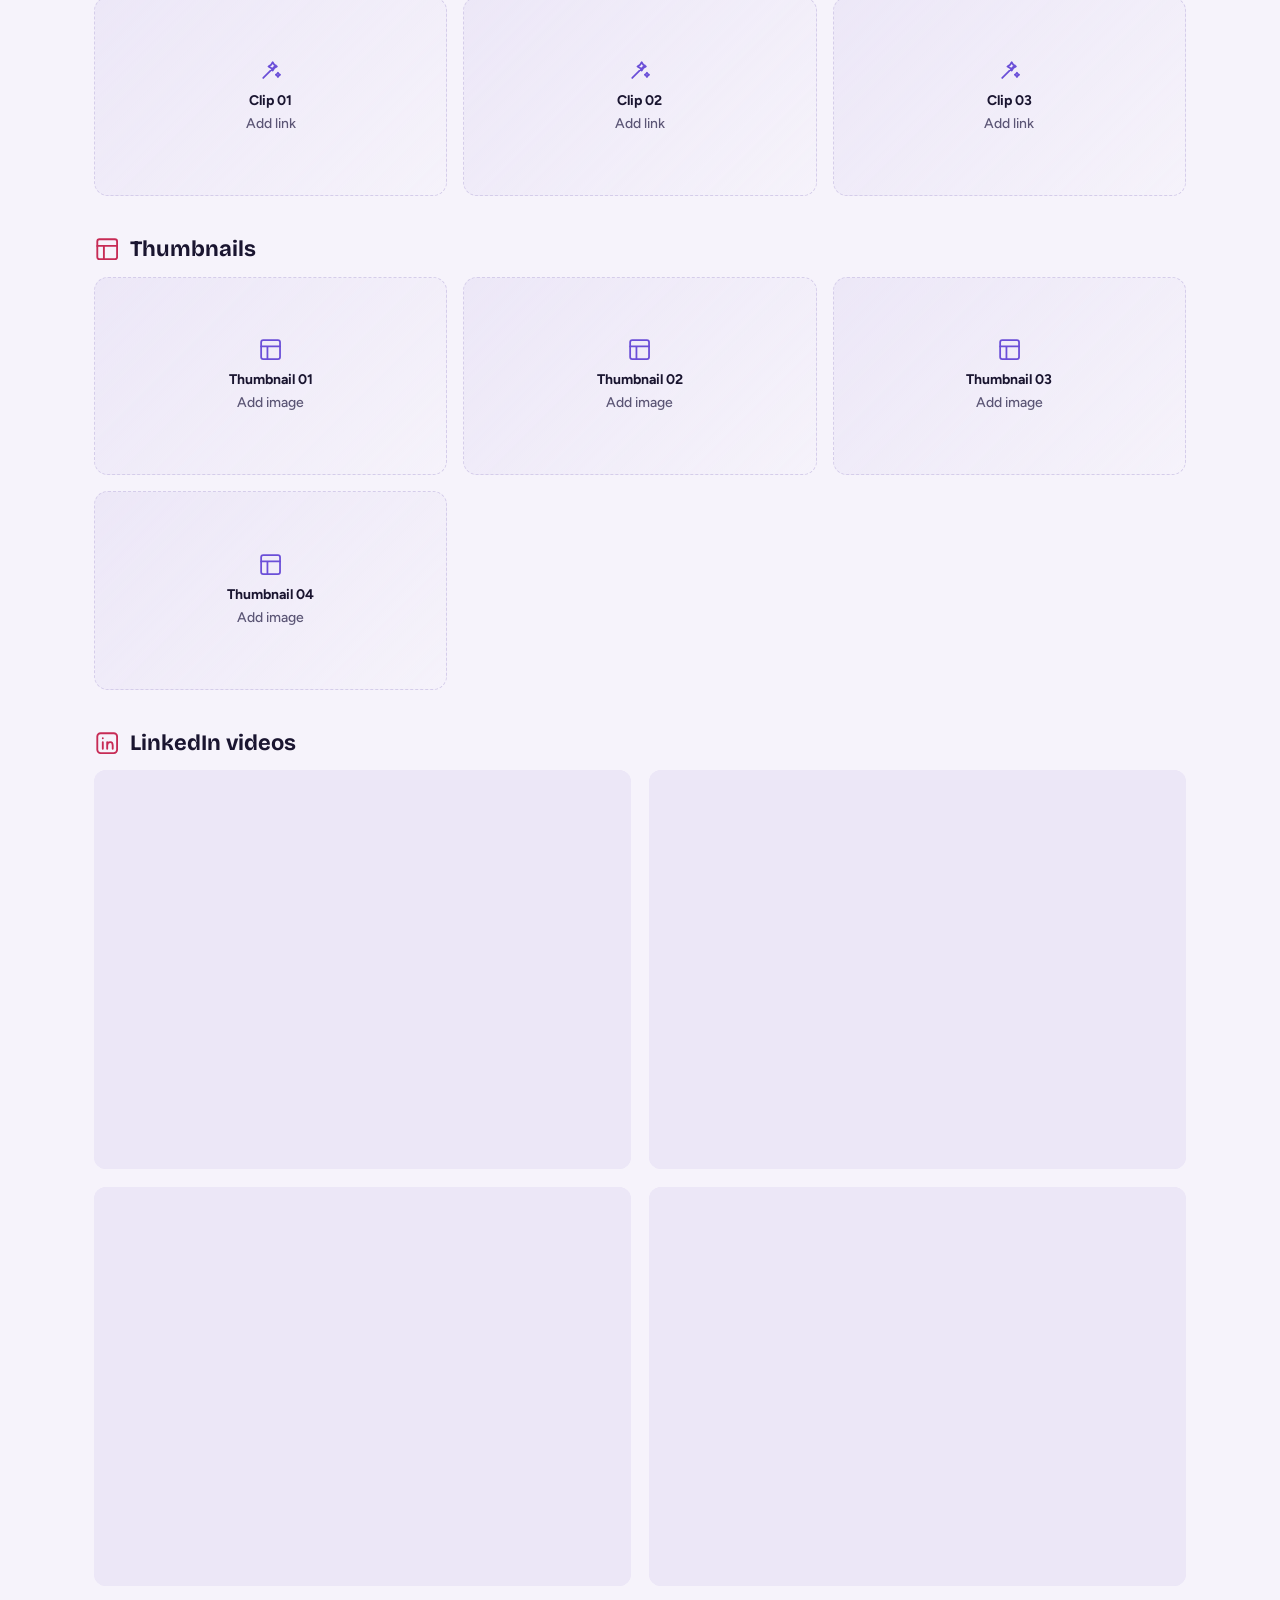
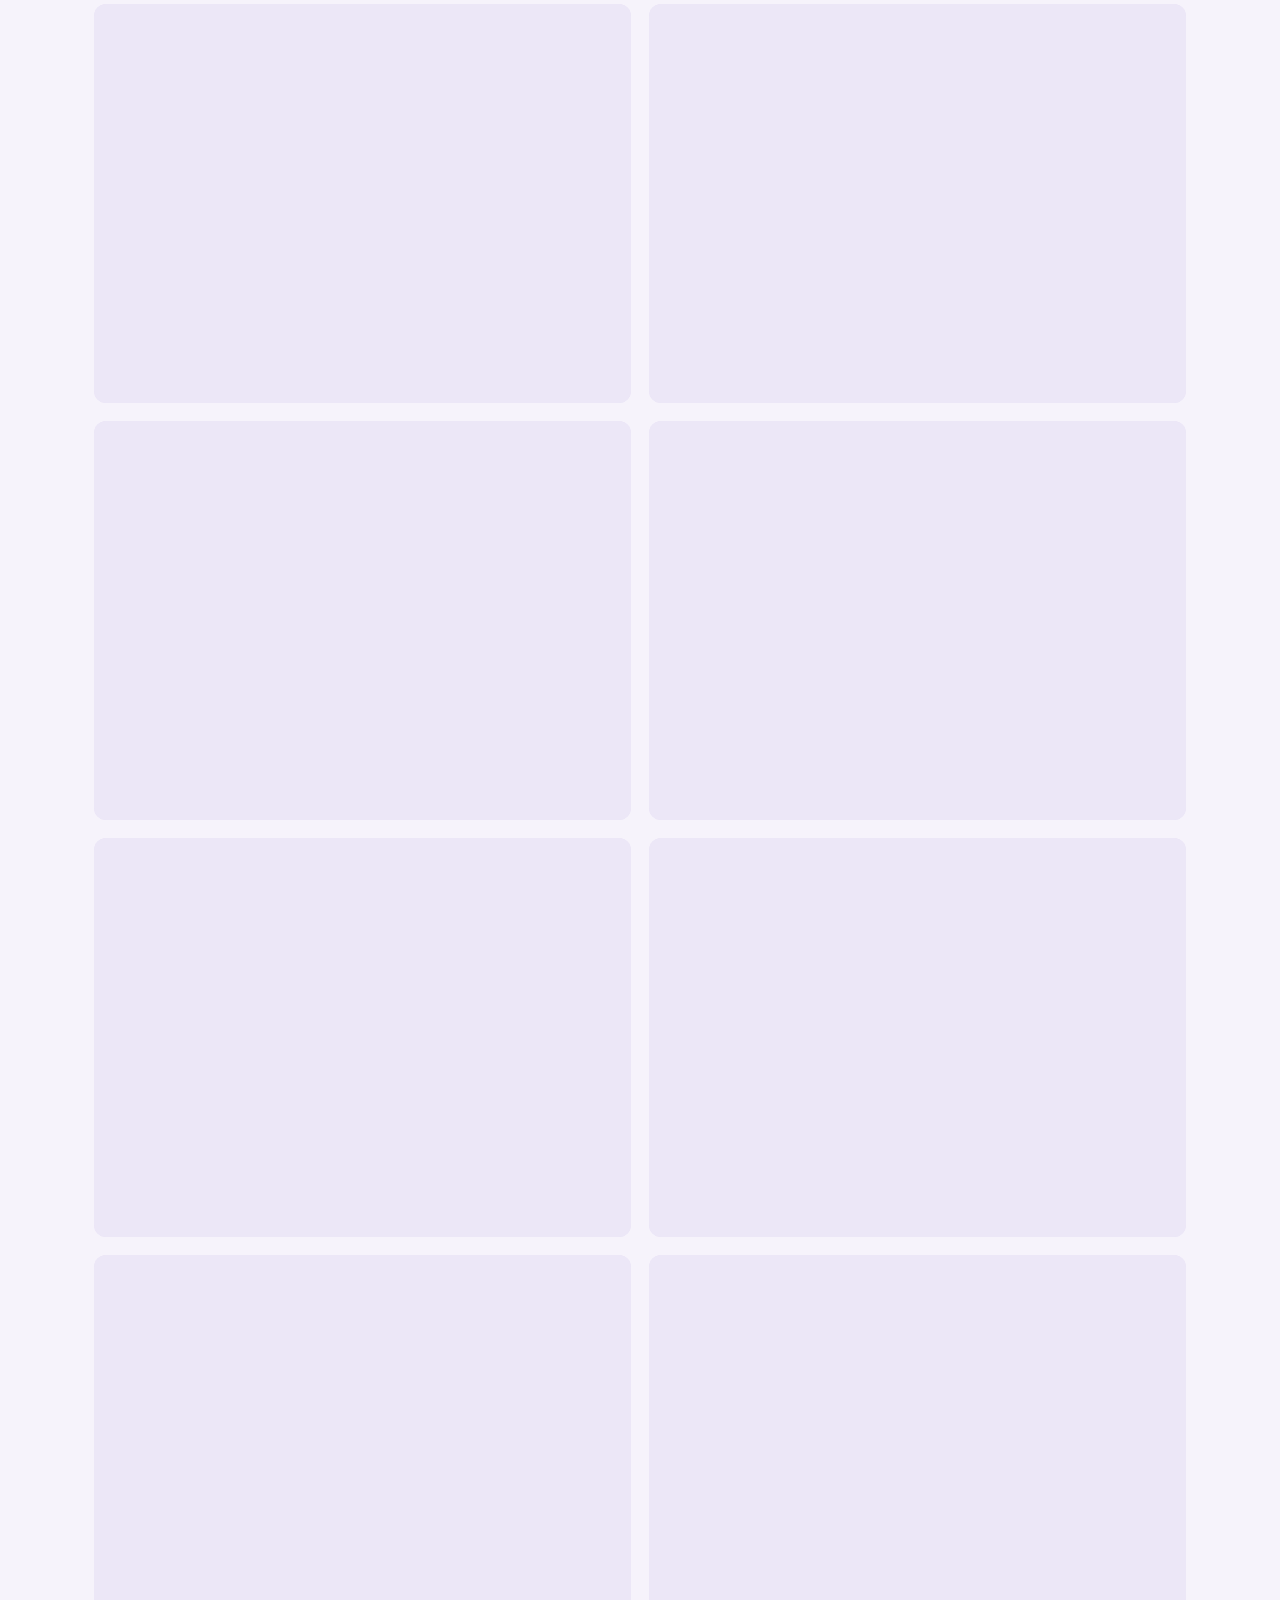
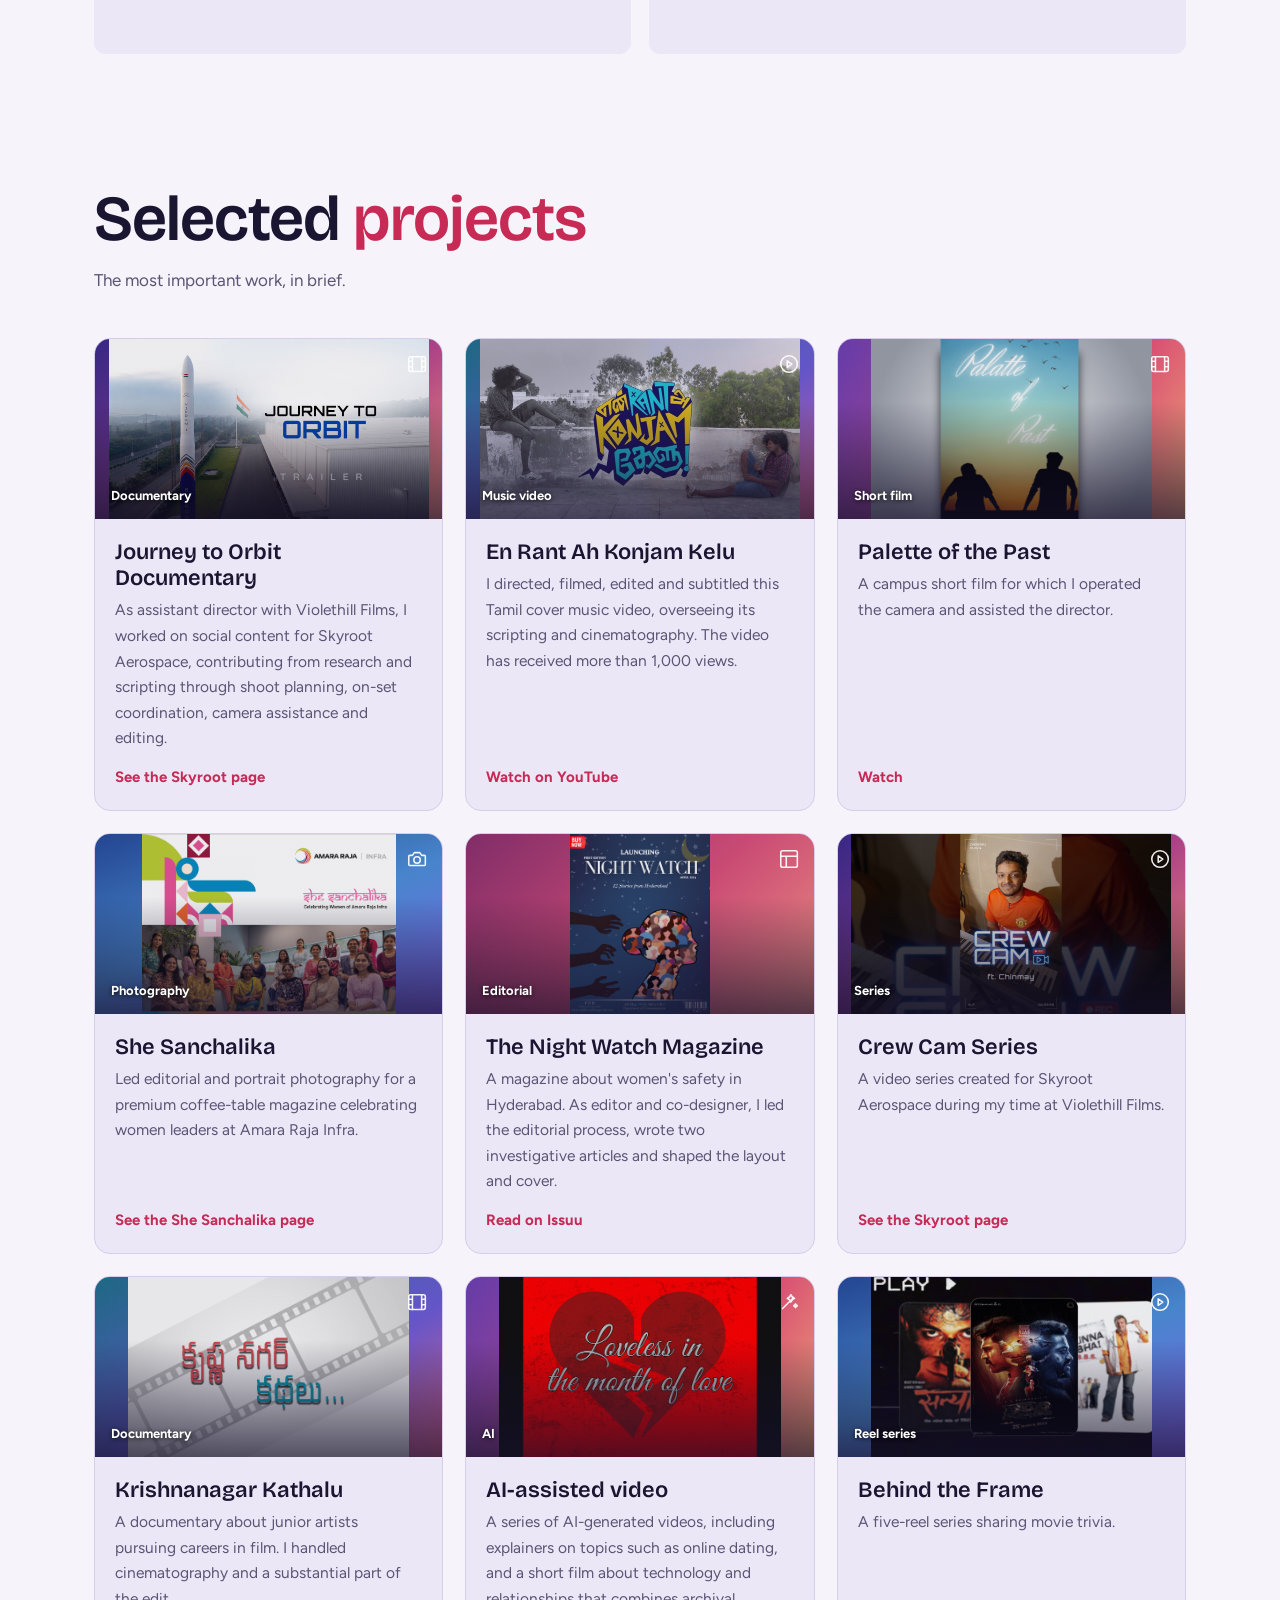
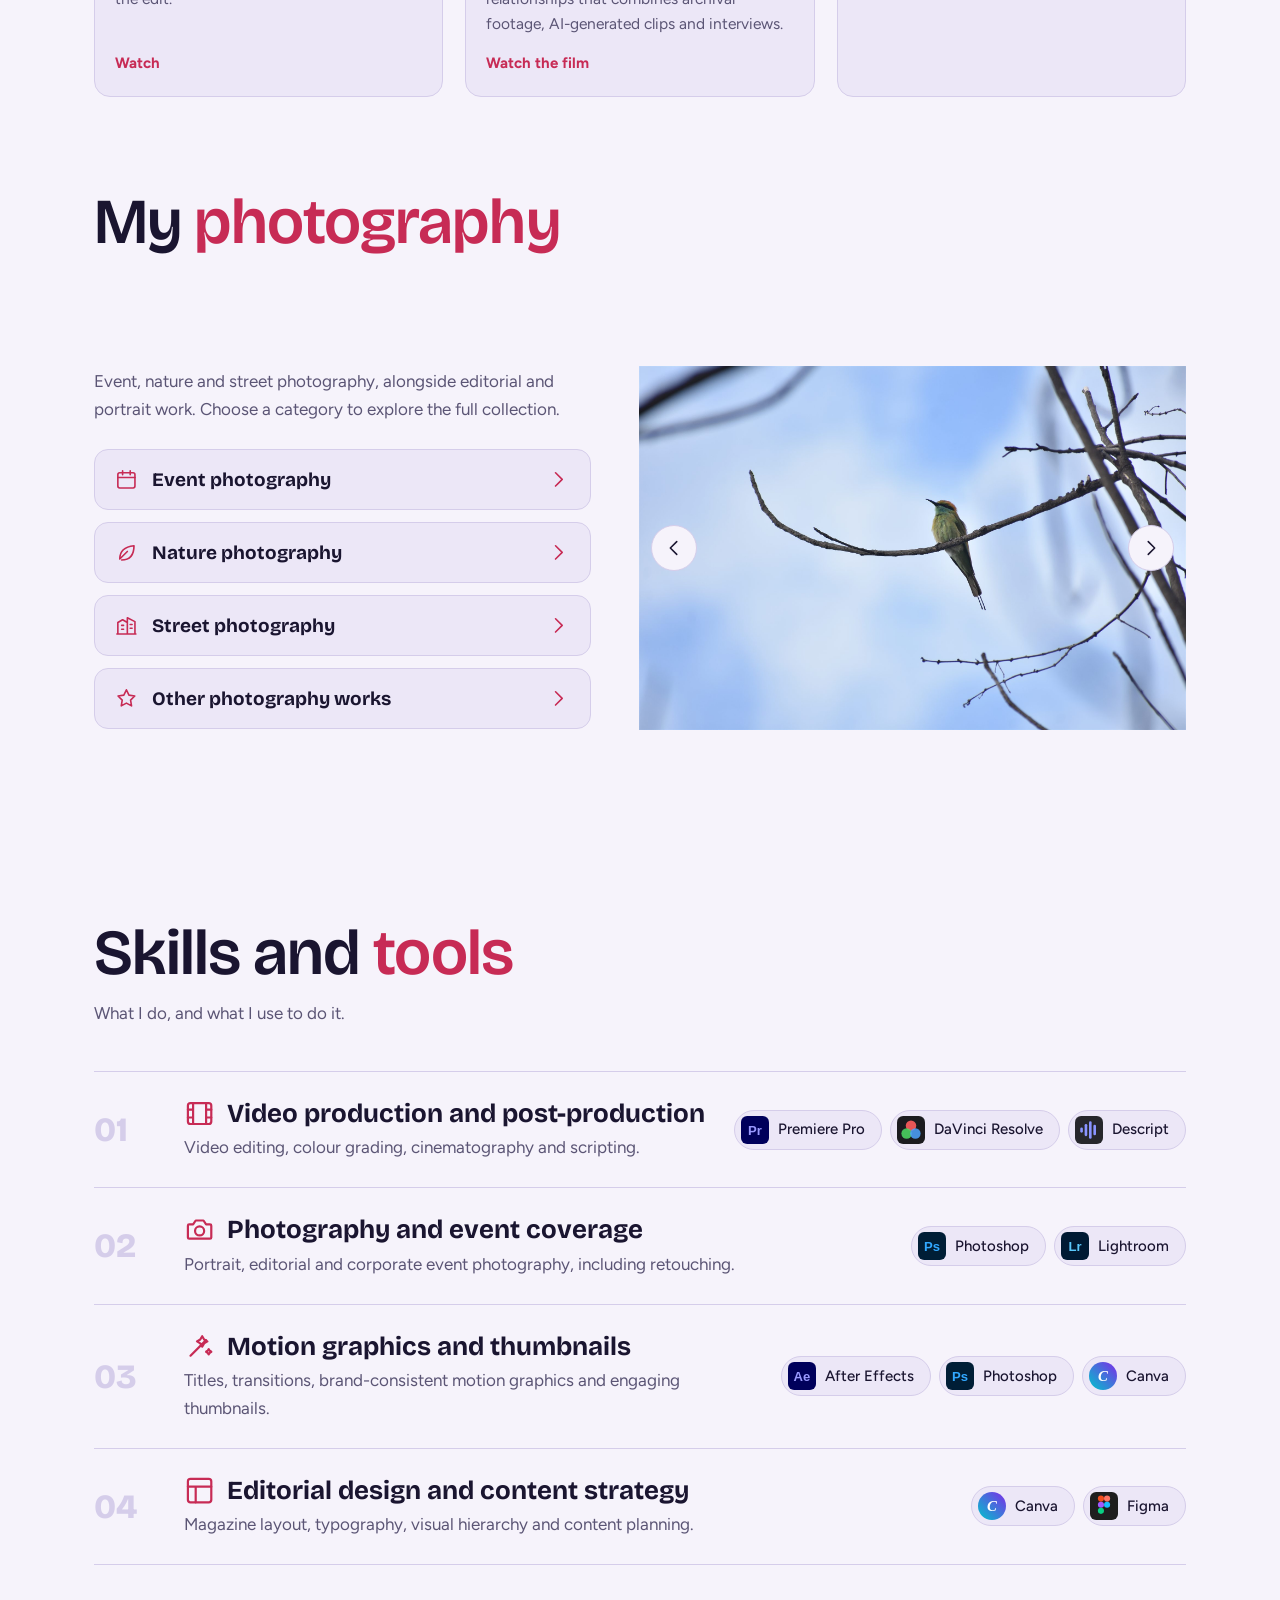
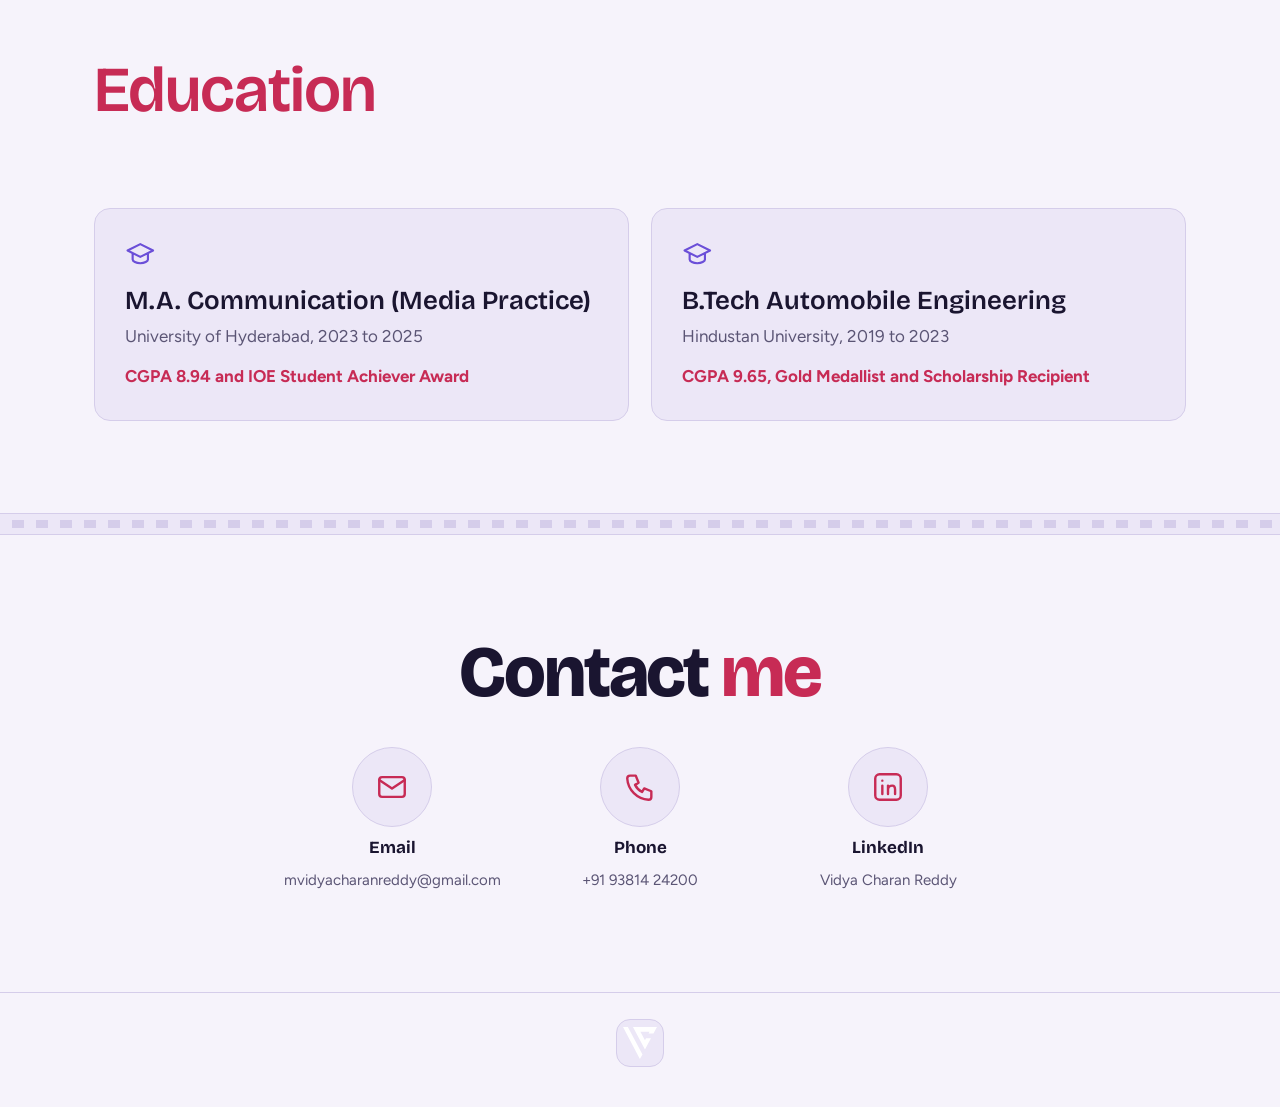
==== commit 010d103e: "Fix Poseidon short-form reel layout" ====
--- a/index.html
+++ b/index.html
@@ -86,7 +86,7 @@
 <h2>My work at <em>Poseidon</em></h2>
 <p class="sub">As Media Ops Specialist I led post-production across six client channels, rebuilt the editing workflow to cut turnaround by about 25%, and delivered 5+ long-form videos and close to 100 short-form pieces a month, with custom motion graphics in After Effects and thumbnails in Photoshop and Canva.</p>
 <p class="sub" style="margin-top:-24px">Selected video work from my time at Poseidon.</p>
-<h3 class="ps"><svg class="i"><use href="#film"/></svg>Long-form videos</h3><div class="vg poseidon-long"><div class="vp drive-video"><iframe src="https://drive.google.com/file/d/11yCzvf1npUNnIISnVw1gMYFCAG-lGOJr/preview" title="Poseidon long-form video 1" allow="autoplay; encrypted-media" allowfullscreen loading="lazy"></iframe></div><div class="vp drive-video"><iframe src="https://drive.google.com/file/d/1-wROf18GCailIoNIzbmOPJgZyIznuK-5/preview" title="Poseidon long-form video 2" allow="autoplay; encrypted-media" allowfullscreen loading="lazy"></iframe></div><div class="vp drive-video"><iframe src="https://drive.google.com/file/d/1oXvR57BRoO7LJTQwvADFvLTGb5Ngv3XO/preview" title="Poseidon long-form video 3" allow="autoplay; encrypted-media" allowfullscreen loading="lazy"></iframe></div><div class="vp drive-video"><iframe src="https://drive.google.com/file/d/1-9j3pe1iEvlugoetuEcYP1bkMXyjE3V7/preview" title="Poseidon long-form video 4" allow="autoplay; encrypted-media" allowfullscreen loading="lazy"></iframe></div><div class="vp drive-video"><iframe src="https://drive.google.com/file/d/1PfA6vMZNELEOgchRD_PbcqvbXy1mLla2/preview" title="Poseidon long-form video 5" allow="autoplay; encrypted-media" allowfullscreen loading="lazy"></iframe></div><div class="vp drive-video"><iframe src="https://drive.google.com/file/d/1s-z6ERbyY52j5HQT3TUO1vMm-ofYe3dj/preview" title="Poseidon long-form video 6" allow="autoplay; encrypted-media" allowfullscreen loading="lazy"></iframe></div></div><h3 class="ps"><svg class="i"><use href="#play"/></svg>Short-form reels</h3><div class="vg reel poseidon-short"><div class="vp drive-video"><iframe src="https://drive.google.com/file/d/1CmVnpDqhBFWIzYyOvQ6BI3Dr-M4XUqqP/preview" title="Poseidon short-form video 1" allow="autoplay; encrypted-media" allowfullscreen loading="lazy"></iframe></div><div class="vp drive-video"><iframe src="https://drive.google.com/file/d/14XfmE_NQ32wXGUIFrt_X8Fbel8s_jMUn/preview" title="Poseidon short-form video 2" allow="autoplay; encrypted-media" allowfullscreen loading="lazy"></iframe></div><div class="vp drive-video"><iframe src="https://drive.google.com/file/d/1OMO2jqE9uazpVTXStmhneLO5VVA_VgQh/preview" title="Poseidon short-form video 3" allow="autoplay; encrypted-media" allowfullscreen loading="lazy"></iframe></div><div class="vp drive-video"><iframe src="https://drive.google.com/file/d/1jbOYbnvYN2-AsZ8YQf1YK2vQnaS359MQ/preview" title="Poseidon short-form video 4" allow="autoplay; encrypted-media" allowfullscreen loading="lazy"></iframe></div></div><h3 class="ps"><svg class="i"><use href="#magic"/></svg>Motion graphics</h3><div class="vg"><div class="vp"><svg class="i"><use href="#magic"/></svg><span><b>Clip 01</b><br>Add link</span></div><div class="vp"><svg class="i"><use href="#magic"/></svg><span><b>Clip 02</b><br>Add link</span></div><div class="vp"><svg class="i"><use href="#magic"/></svg><span><b>Clip 03</b><br>Add link</span></div></div><h3 class="ps"><svg class="i"><use href="#layout"/></svg>Thumbnails</h3><div class="vg"><div class="vp"><svg class="i"><use href="#layout"/></svg><span><b>Thumbnail 01</b><br>Add image</span></div><div class="vp"><svg class="i"><use href="#layout"/></svg><span><b>Thumbnail 02</b><br>Add image</span></div><div class="vp"><svg class="i"><use href="#layout"/></svg><span><b>Thumbnail 03</b><br>Add image</span></div><div class="vp"><svg class="i"><use href="#layout"/></svg><span><b>Thumbnail 04</b><br>Add image</span></div></div>
+<h3 class="ps"><svg class="i"><use href="#film"/></svg>Long-form videos</h3><div class="vg poseidon-long"><div class="vp drive-video"><iframe src="https://drive.google.com/file/d/11yCzvf1npUNnIISnVw1gMYFCAG-lGOJr/preview" title="Poseidon long-form video 1" allow="autoplay; encrypted-media" allowfullscreen loading="lazy"></iframe></div><div class="vp drive-video"><iframe src="https://drive.google.com/file/d/1-wROf18GCailIoNIzbmOPJgZyIznuK-5/preview" title="Poseidon long-form video 2" allow="autoplay; encrypted-media" allowfullscreen loading="lazy"></iframe></div><div class="vp drive-video"><iframe src="https://drive.google.com/file/d/1oXvR57BRoO7LJTQwvADFvLTGb5Ngv3XO/preview" title="Poseidon long-form video 3" allow="autoplay; encrypted-media" allowfullscreen loading="lazy"></iframe></div><div class="vp drive-video"><iframe src="https://drive.google.com/file/d/1-9j3pe1iEvlugoetuEcYP1bkMXyjE3V7/preview" title="Poseidon long-form video 4" allow="autoplay; encrypted-media" allowfullscreen loading="lazy"></iframe></div><div class="vp drive-video"><iframe src="https://drive.google.com/file/d/1PfA6vMZNELEOgchRD_PbcqvbXy1mLla2/preview" title="Poseidon long-form video 5" allow="autoplay; encrypted-media" allowfullscreen loading="lazy"></iframe></div><div class="vp drive-video"><iframe src="https://drive.google.com/file/d/1s-z6ERbyY52j5HQT3TUO1vMm-ofYe3dj/preview" title="Poseidon long-form video 6" allow="autoplay; encrypted-media" allowfullscreen loading="lazy"></iframe></div></div><h3 class="ps"><svg class="i"><use href="#play"/></svg>Short-form reels</h3><div class="vg poseidon-short"><div class="vp drive-video"><iframe src="https://drive.google.com/file/d/1CmVnpDqhBFWIzYyOvQ6BI3Dr-M4XUqqP/preview" title="Poseidon short-form video 1" allow="autoplay; encrypted-media" allowfullscreen loading="lazy"></iframe></div><div class="vp drive-video"><iframe src="https://drive.google.com/file/d/14XfmE_NQ32wXGUIFrt_X8Fbel8s_jMUn/preview" title="Poseidon short-form video 2" allow="autoplay; encrypted-media" allowfullscreen loading="lazy"></iframe></div><div class="vp drive-video"><iframe src="https://drive.google.com/file/d/1OMO2jqE9uazpVTXStmhneLO5VVA_VgQh/preview" title="Poseidon short-form video 3" allow="autoplay; encrypted-media" allowfullscreen loading="lazy"></iframe></div><div class="vp drive-video"><iframe src="https://drive.google.com/file/d/1jbOYbnvYN2-AsZ8YQf1YK2vQnaS359MQ/preview" title="Poseidon short-form video 4" allow="autoplay; encrypted-media" allowfullscreen loading="lazy"></iframe></div></div><h3 class="ps"><svg class="i"><use href="#magic"/></svg>Motion graphics</h3><div class="vg"><div class="vp"><svg class="i"><use href="#magic"/></svg><span><b>Clip 01</b><br>Add link</span></div><div class="vp"><svg class="i"><use href="#magic"/></svg><span><b>Clip 02</b><br>Add link</span></div><div class="vp"><svg class="i"><use href="#magic"/></svg><span><b>Clip 03</b><br>Add link</span></div></div><h3 class="ps"><svg class="i"><use href="#layout"/></svg>Thumbnails</h3><div class="vg"><div class="vp"><svg class="i"><use href="#layout"/></svg><span><b>Thumbnail 01</b><br>Add image</span></div><div class="vp"><svg class="i"><use href="#layout"/></svg><span><b>Thumbnail 02</b><br>Add image</span></div><div class="vp"><svg class="i"><use href="#layout"/></svg><span><b>Thumbnail 03</b><br>Add image</span></div><div class="vp"><svg class="i"><use href="#layout"/></svg><span><b>Thumbnail 04</b><br>Add image</span></div></div>
 <h3 class="ps"><svg class="i"><use href="#in"/></svg>LinkedIn videos</h3><div class="linkedin-grid"><div class="linkedin-embed"><iframe src="https://www.linkedin.com/embed/feed/update/urn:li:ugcPost:7475284985206382592?compact=1" width="504" height="399" frameborder="0" allowfullscreen title="Poseidon LinkedIn video 01" loading="lazy"></iframe></div><div class="linkedin-embed"><iframe src="https://www.linkedin.com/embed/feed/update/urn:li:ugcPost:7470899475130101760?compact=1" width="504" height="399" frameborder="0" allowfullscreen title="Poseidon LinkedIn video 02" loading="lazy"></iframe></div><div class="linkedin-embed"><iframe src="https://www.linkedin.com/embed/feed/update/urn:li:ugcPost:7463288569953144832?compact=1" width="504" height="399" frameborder="0" allowfullscreen title="Poseidon LinkedIn video 03" loading="lazy"></iframe></div><div class="linkedin-embed"><iframe src="https://www.linkedin.com/embed/feed/update/urn:li:ugcPost:7447343664411967489?compact=1" width="504" height="399" frameborder="0" allowfullscreen title="Poseidon LinkedIn video 04" loading="lazy"></iframe></div><div class="linkedin-embed"><iframe src="https://www.linkedin.com/embed/feed/update/urn:li:ugcPost:7493049585473310720?compact=1" width="504" height="399" frameborder="0" allowfullscreen title="Poseidon LinkedIn video 05" loading="lazy"></iframe></div><div class="linkedin-embed"><iframe src="https://www.linkedin.com/embed/feed/update/urn:li:ugcPost:7483265354727669761?compact=1" width="504" height="399" frameborder="0" allowfullscreen title="Poseidon LinkedIn video 06" loading="lazy"></iframe></div><div class="linkedin-embed"><iframe src="https://www.linkedin.com/embed/feed/update/urn:li:ugcPost:7490893732116897793?compact=1" width="504" height="399" frameborder="0" allowfullscreen title="Poseidon LinkedIn video 07" loading="lazy"></iframe></div><div class="linkedin-embed"><iframe src="https://www.linkedin.com/embed/feed/update/urn:li:ugcPost:7495533273683681280?compact=1" width="504" height="399" frameborder="0" allowfullscreen title="Poseidon LinkedIn video 08" loading="lazy"></iframe></div><div class="linkedin-embed"><iframe src="https://www.linkedin.com/embed/feed/update/urn:li:ugcPost:7482857958041833472?compact=1" width="504" height="399" frameborder="0" allowfullscreen title="Poseidon LinkedIn video 09" loading="lazy"></iframe></div><div class="linkedin-embed"><iframe src="https://www.linkedin.com/embed/feed/update/urn:li:ugcPost:7488655569797689344?compact=1" width="504" height="399" frameborder="0" allowfullscreen title="Poseidon LinkedIn video 10" loading="lazy"></iframe></div><div class="linkedin-embed"><iframe src="https://www.linkedin.com/embed/feed/update/urn:li:ugcPost:7480321313790709762?compact=1" width="504" height="399" frameborder="0" allowfullscreen title="Poseidon LinkedIn video 11" loading="lazy"></iframe></div><div class="linkedin-embed"><iframe src="https://www.linkedin.com/embed/feed/update/urn:li:ugcPost:7488655577666060288?compact=1" width="504" height="399" frameborder="0" allowfullscreen title="Poseidon LinkedIn video 12" loading="lazy"></iframe></div></div></section>
 
 <section id="projects" style="padding-top:0">
--- a/css/home.css
+++ b/css/home.css
@@ -85,9 +85,9 @@
 .vg{display:grid;gap:16px;margin:0 0 40px;grid-template-columns:repeat(auto-fill,minmax(320px,1fr))}.vg.reel{grid-template-columns:repeat(auto-fill,minmax(200px,1fr))}
 .vg.poseidon-long{grid-template-columns:repeat(auto-fit,minmax(min(100%,460px),1fr));gap:22px}
 .vg.poseidon-short{grid-template-columns:repeat(auto-fit,minmax(min(100%,270px),1fr));gap:22px}
-.vp{border:1.5px dashed var(--line);border-radius:14px;background:linear-gradient(135deg,var(--bg2),transparent);display:flex;flex-direction:column;align-items:center;justify-content:center;gap:6px;text-align:center;color:var(--mute);font-size:14px;font-weight:500;aspect-ratio:16/9;padding:12px}.reel .vp{aspect-ratio:9/16}.vp .i{width:1.8em;height:1.8em;color:var(--lil)}.vp b{color:var(--ink)}
+.vp{border:1.5px dashed var(--line);border-radius:14px;background:linear-gradient(135deg,var(--bg2),transparent);display:flex;flex-direction:column;align-items:center;justify-content:center;gap:6px;text-align:center;color:var(--mute);font-size:14px;font-weight:500;aspect-ratio:16/9;padding:12px}.poseidon-short .vp{aspect-ratio:9/16}.vp .i{width:1.8em;height:1.8em;color:var(--lil)}.vp b{color:var(--ink)}
 .vp.drive-video{display:block;padding:0;overflow:hidden;border:1px solid var(--line);background:#000;aspect-ratio:16/9}
-.reel .vp.drive-video{aspect-ratio:9/16}
+.poseidon-short .vp.drive-video{aspect-ratio:9/16}
 .drive-video iframe{display:block;width:100%;height:100%;border:0}
 .ps{font:700 22px var(--d);margin:34px 0 14px;display:flex;gap:10px;align-items:center}.ps .i{color:var(--acc)}
 .vh{max-width:720px;margin:0 0 22px;padding-left:20px}.vh li{margin-bottom:6px}
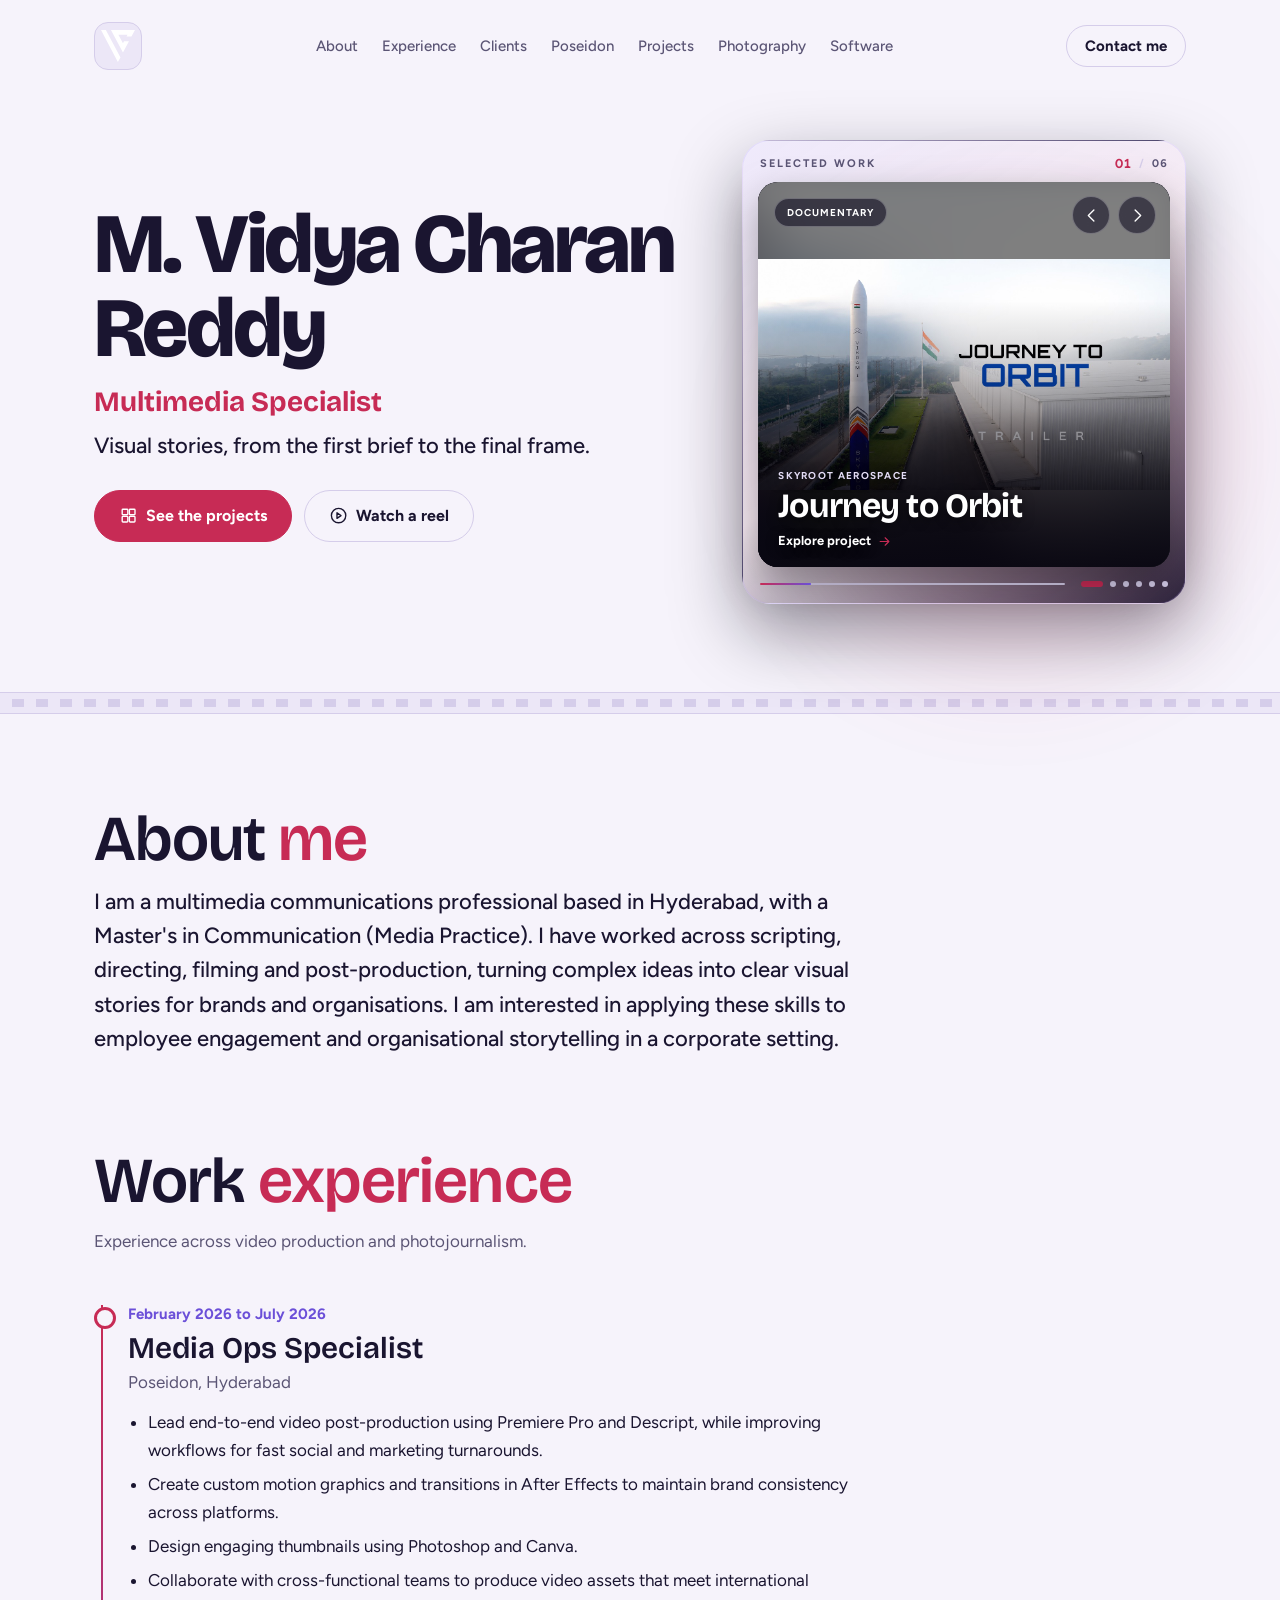
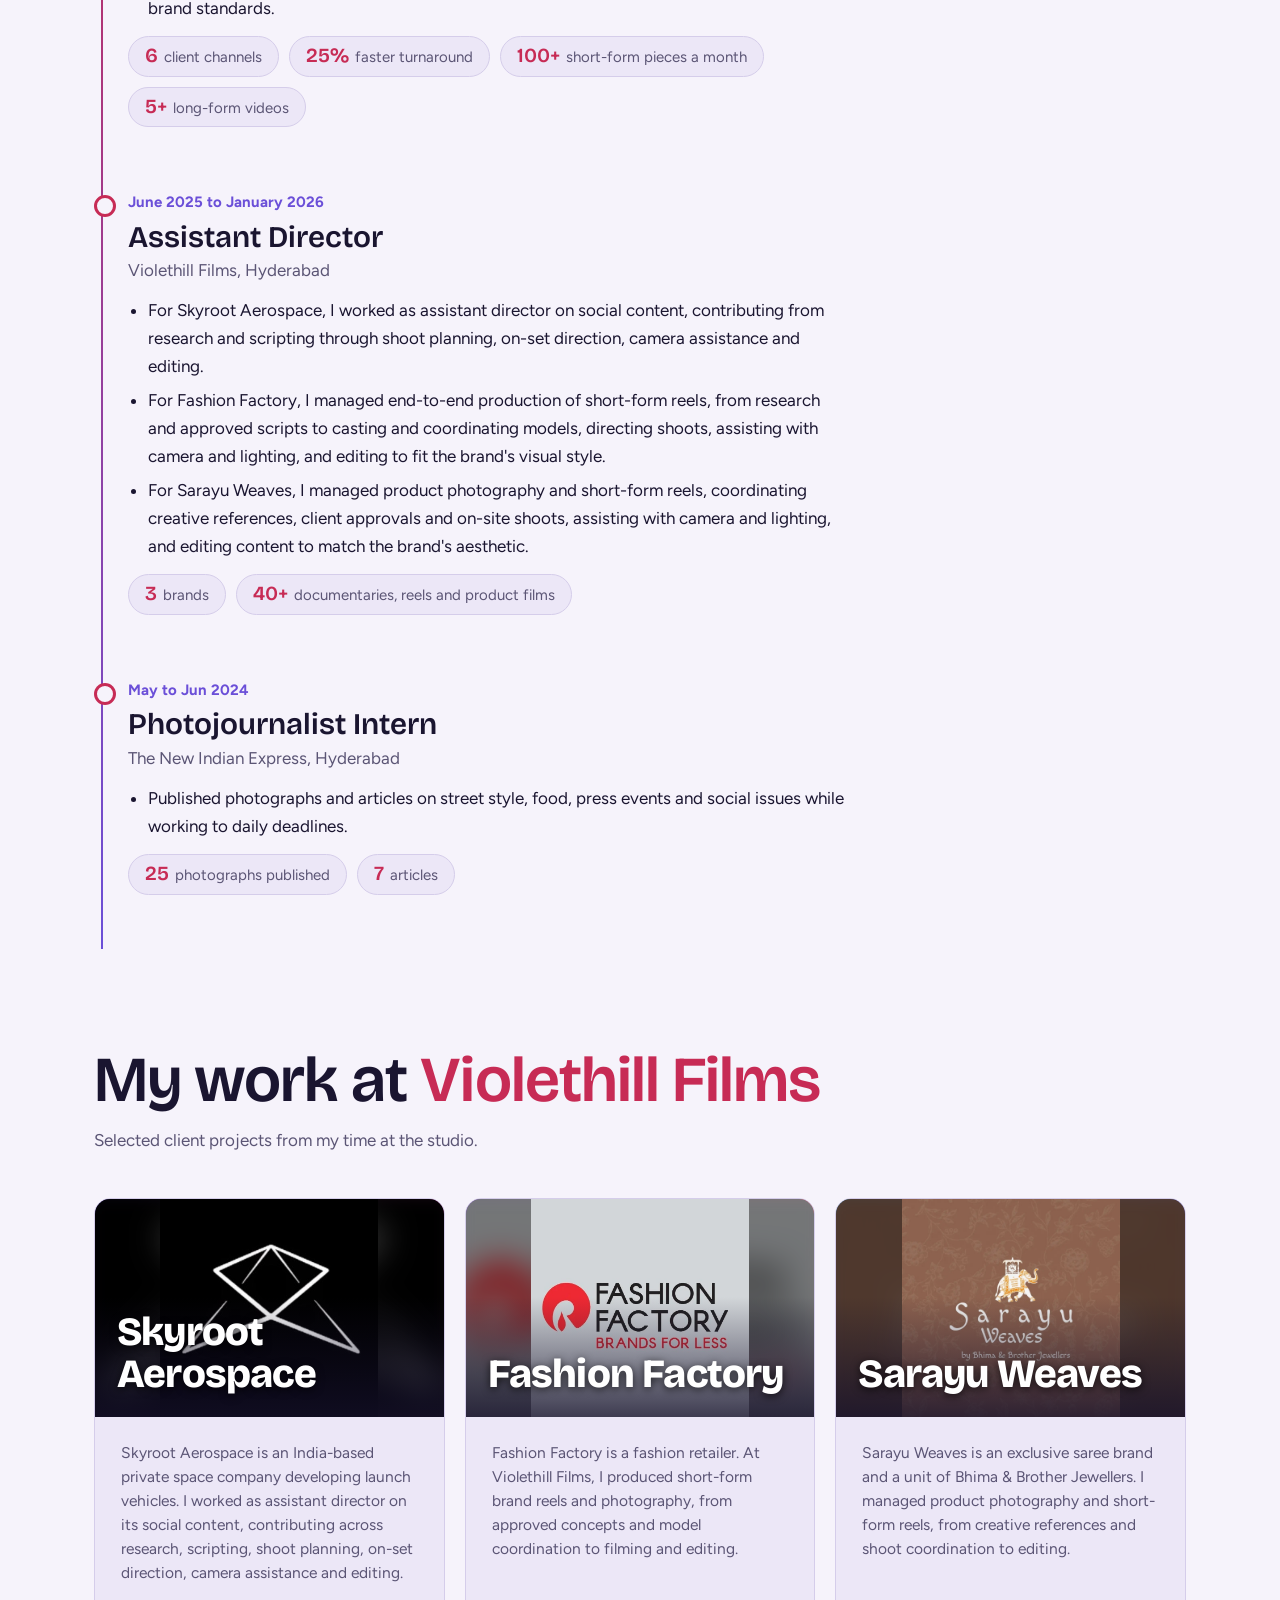
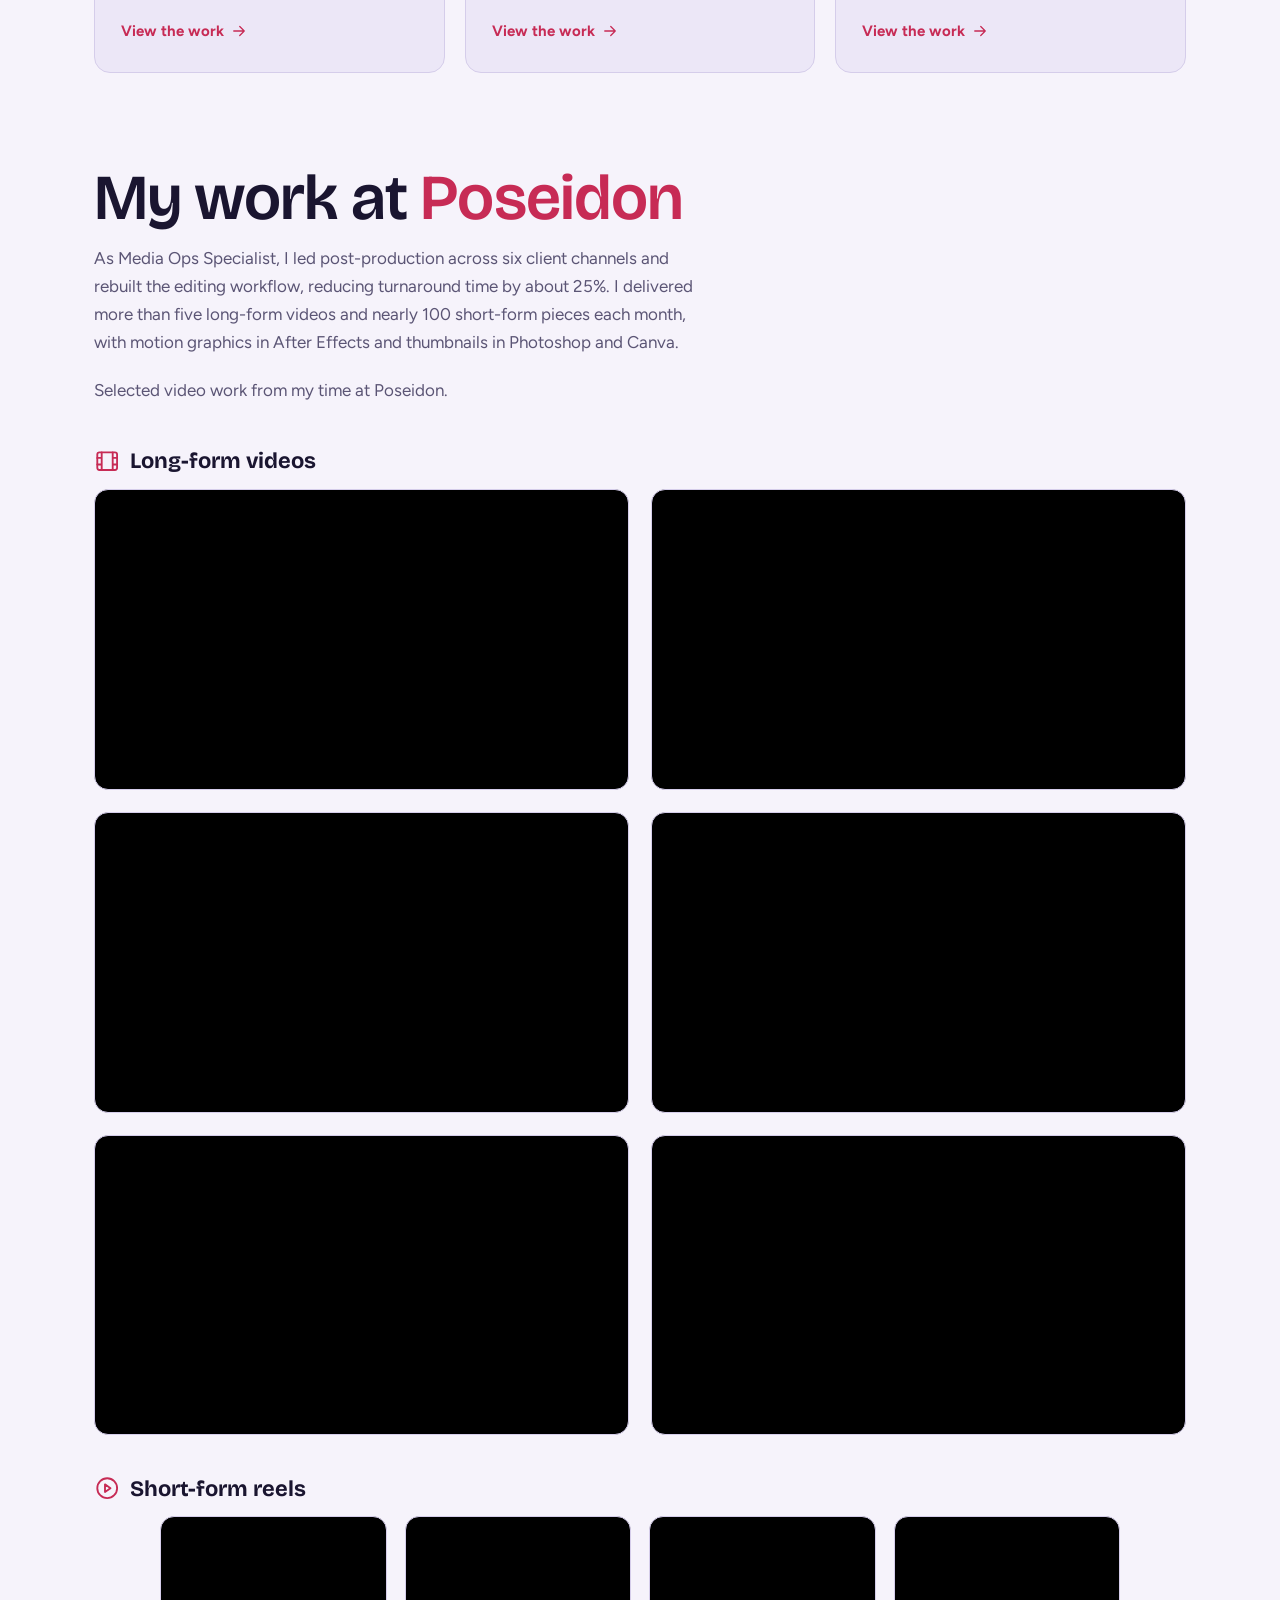
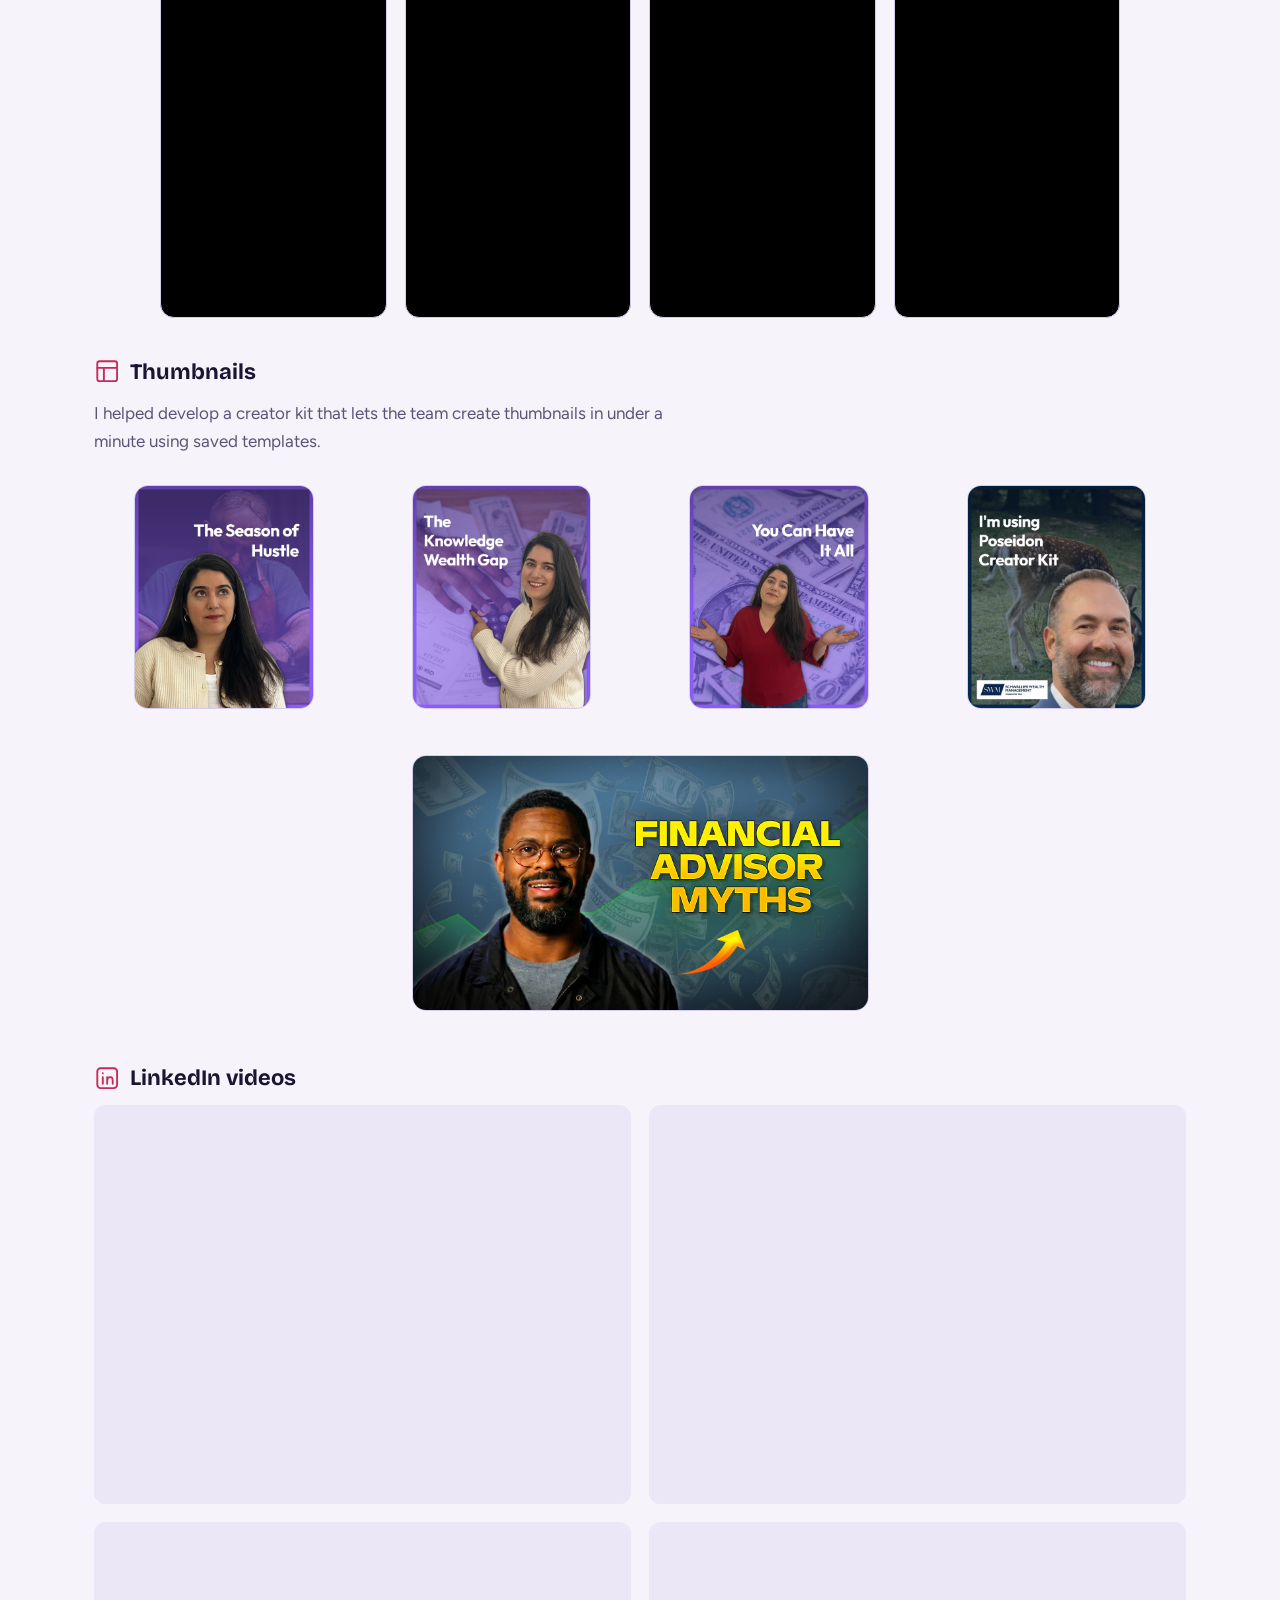
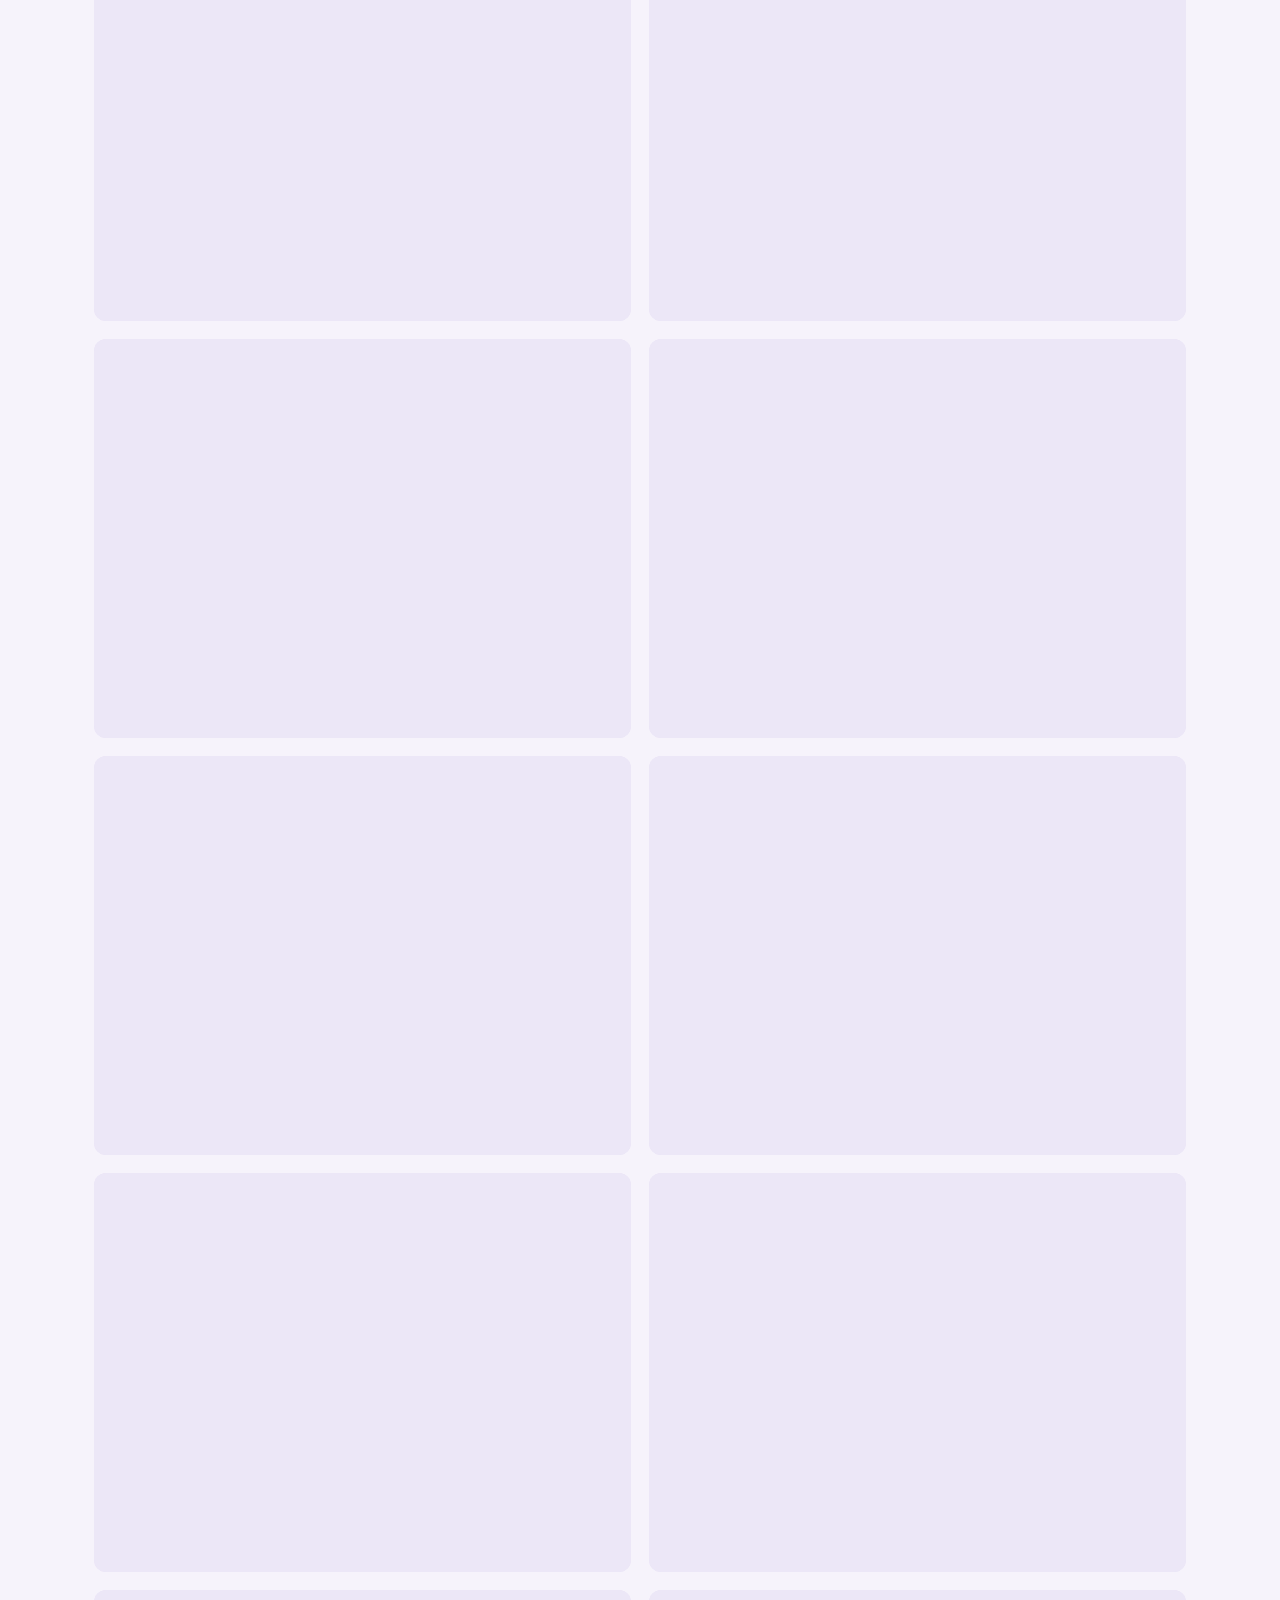
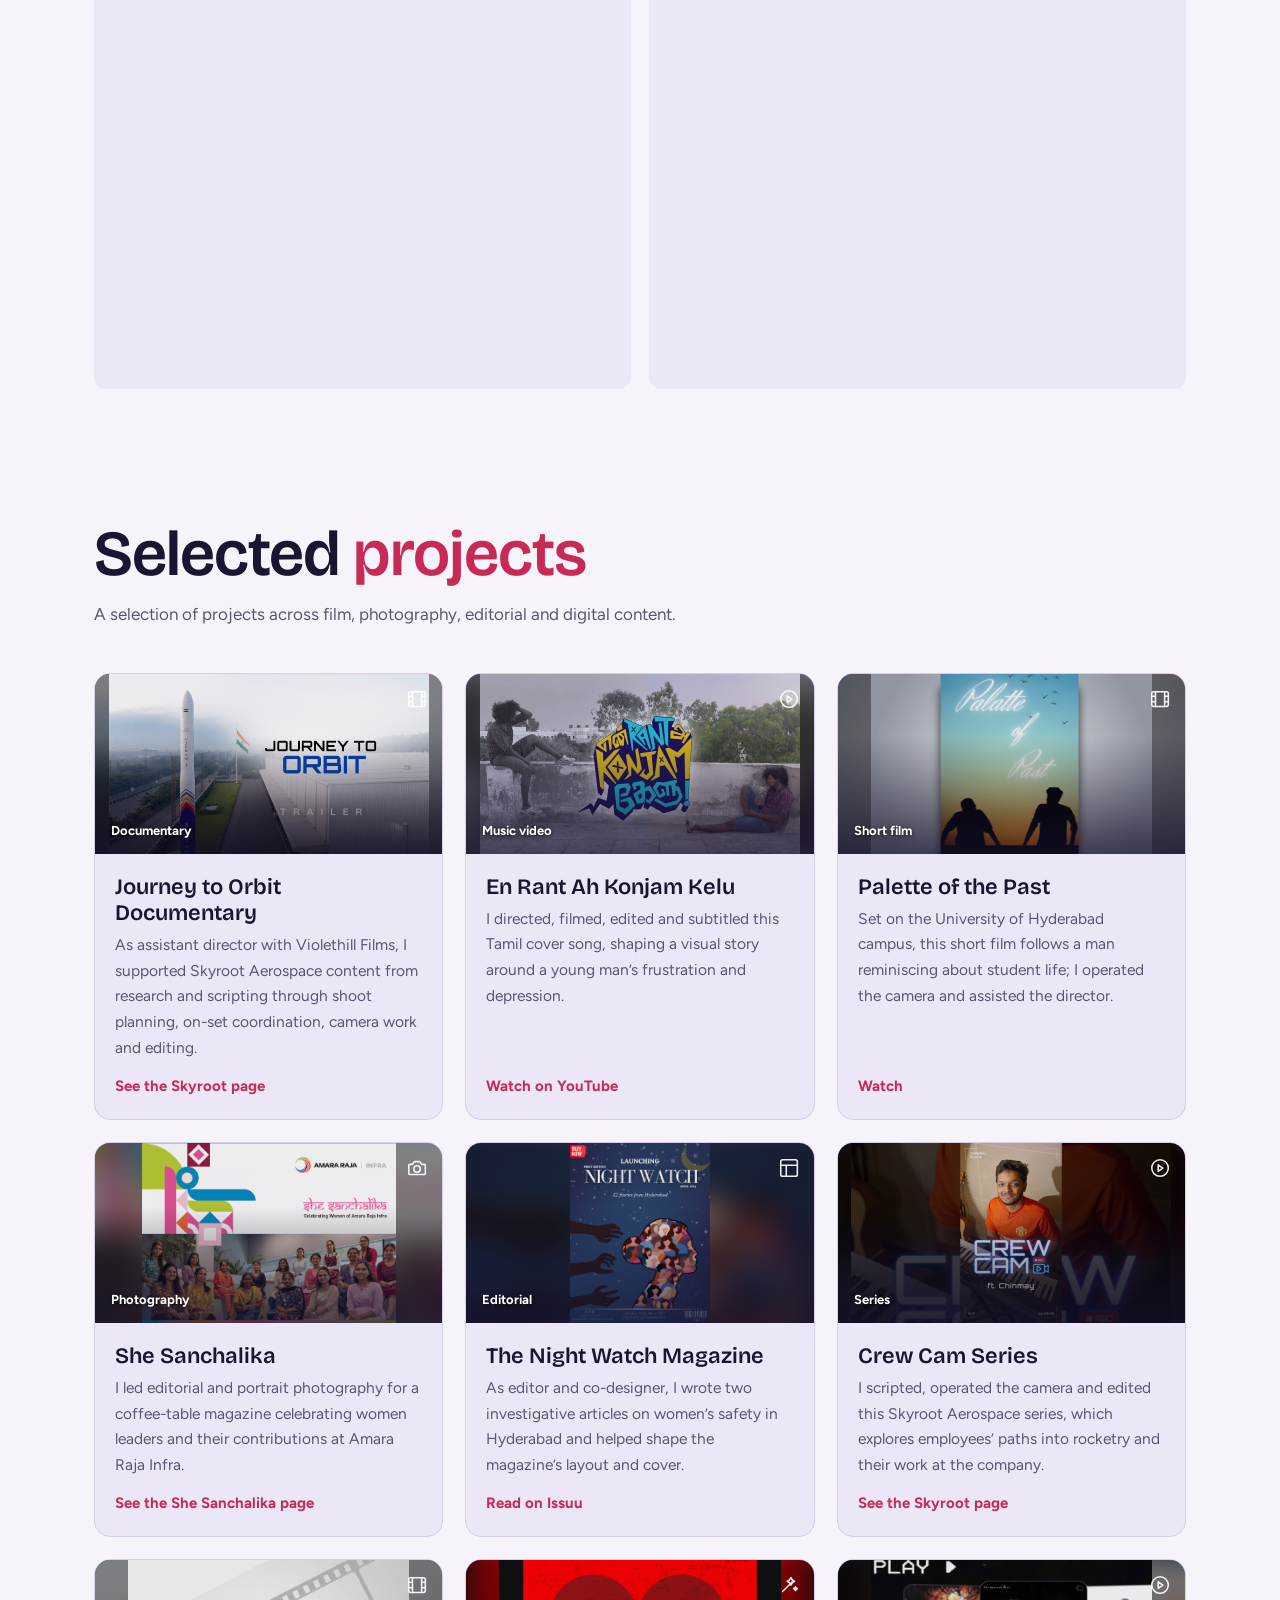
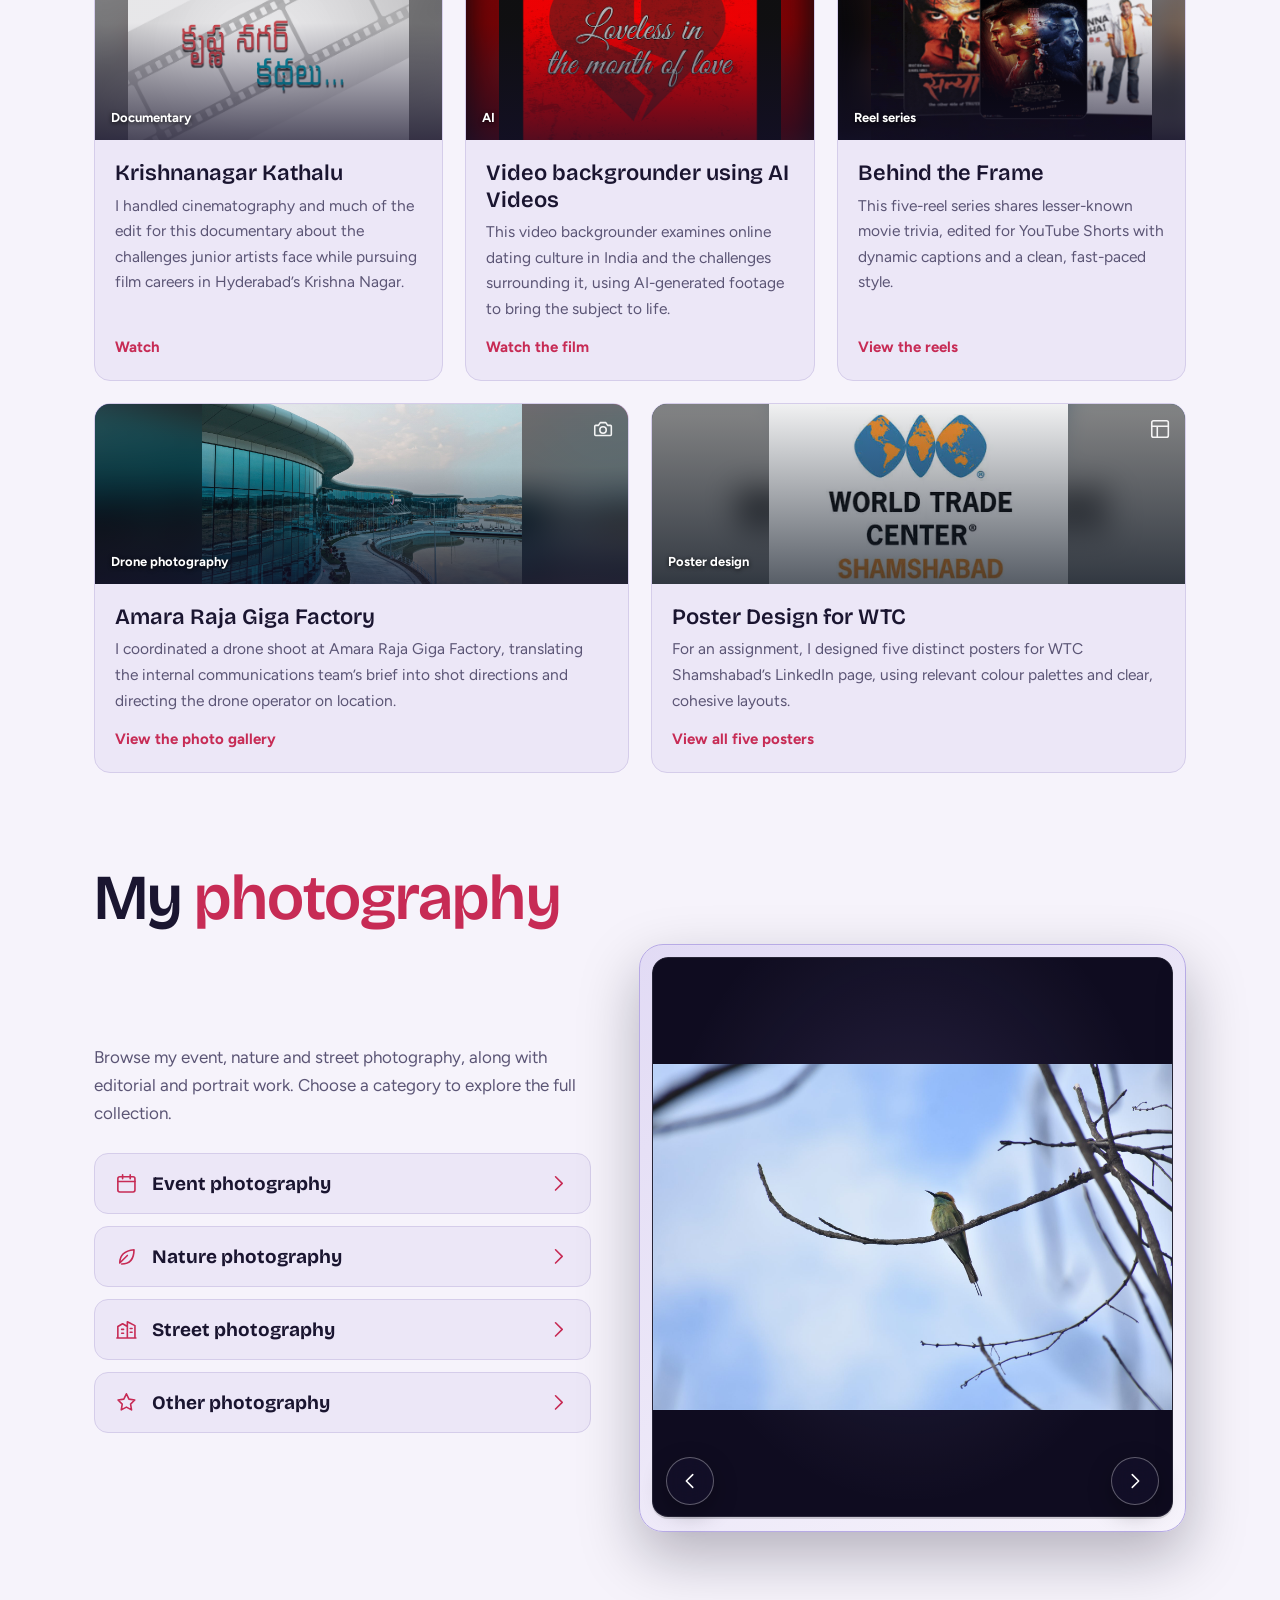
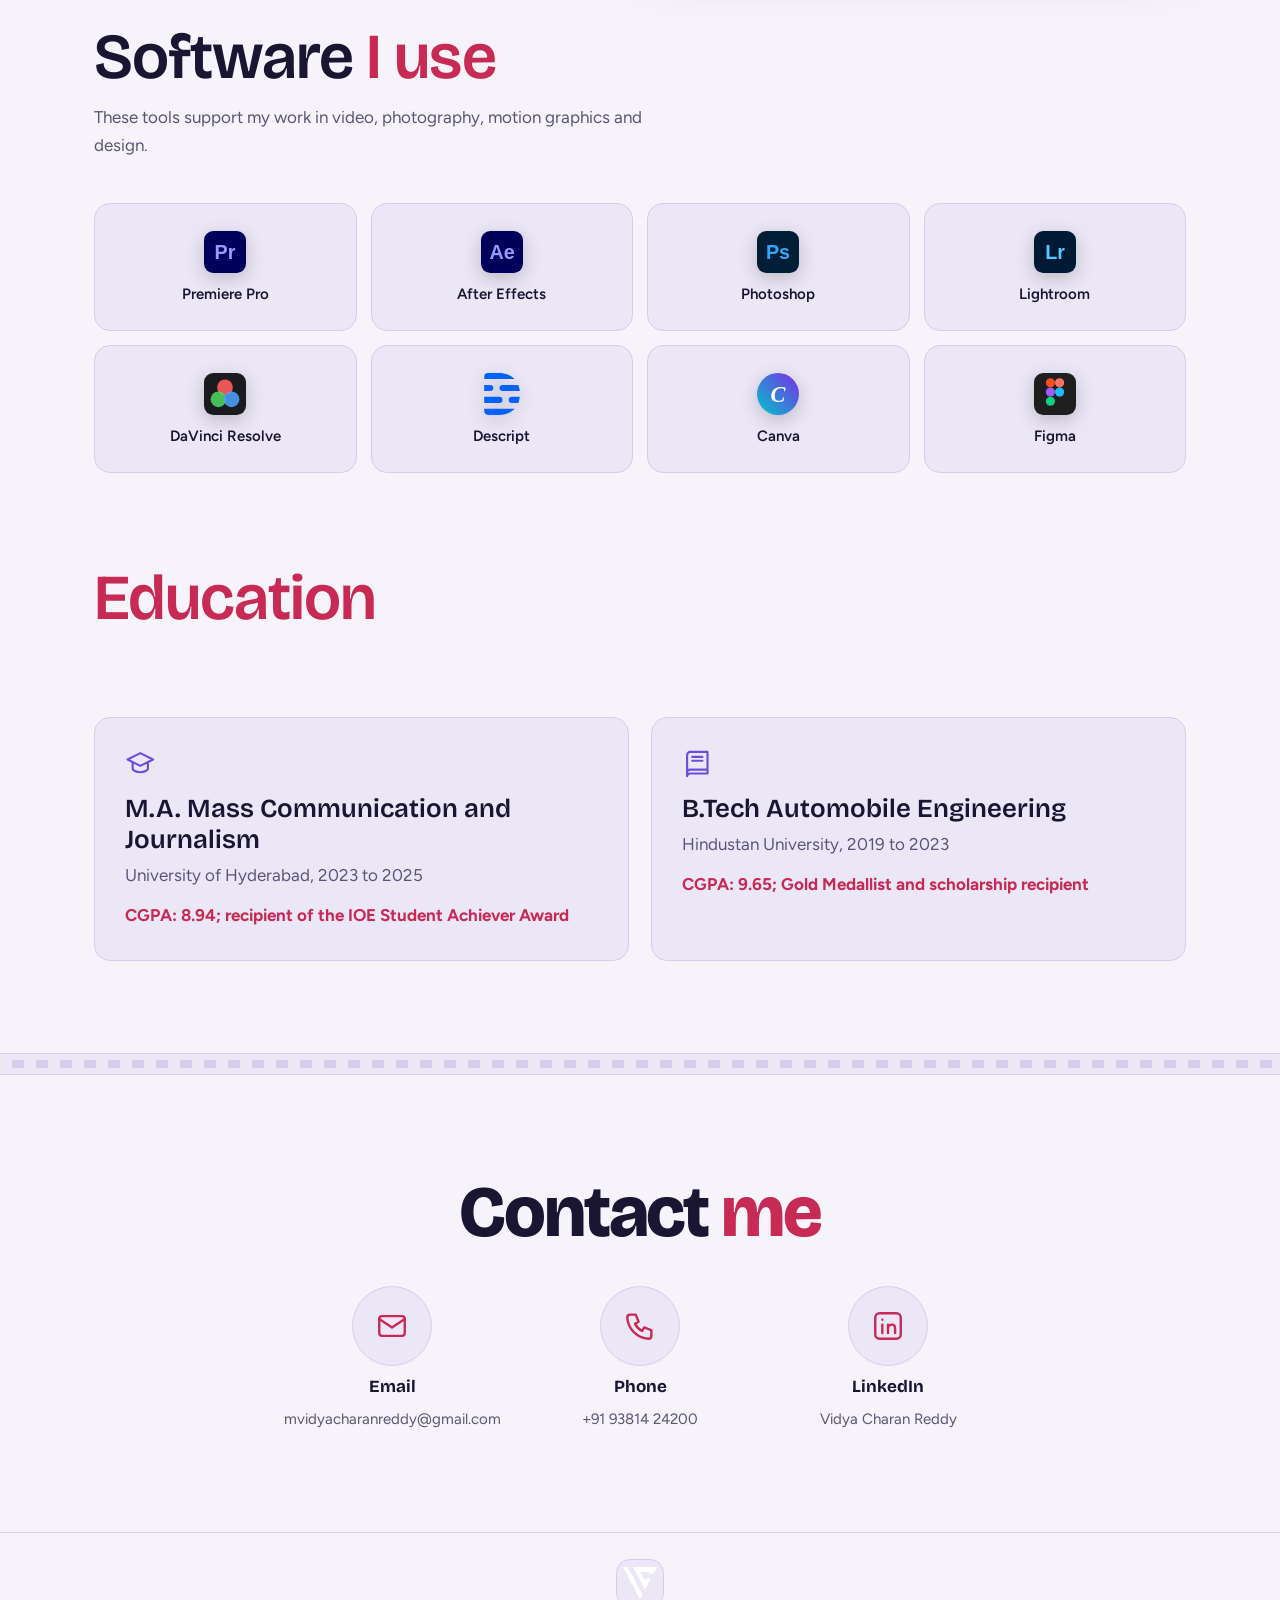
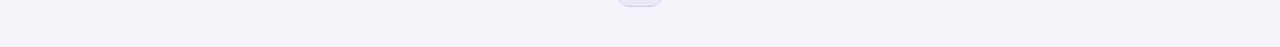
==== commit b381d123: "Update portfolio projects and galleries" ====
--- a/index.html
+++ b/index.html
@@ -17,18 +17,18 @@
 <symbol id="layout" viewBox="0 0 24 24"><rect x="3" y="3" width="18" height="18" rx="2"/><path d="M3 9h18M9 21V9"/></symbol>
 <symbol id="mic" viewBox="0 0 24 24"><rect x="9" y="3" width="6" height="11" rx="3"/><path d="M5 11a7 7 0 0 0 14 0M12 18v3"/></symbol>
 <symbol id="bag" viewBox="0 0 24 24"><rect x="3" y="7" width="18" height="13" rx="2"/><path d="M9 7V5a1 1 0 0 1 1-1h4a1 1 0 0 1 1 1v2M3 13h18"/></symbol>
-<symbol id="cap" viewBox="0 0 24 24"><path d="M2 9l10-5 10 5-10 5zM6 11.5V16c0 1.5 2.7 3 6 3s6-1.5 6-3v-4.5"/></symbol>
+<symbol id="cap" viewBox="0 0 24 24"><path d="M2 9l10-5 10 5-10 5zM6 11.5V16c0 1.5 2.7 3 6 3s6-1.5 6-3v-4.5"/></symbol><symbol id="book" viewBox="0 0 24 24"><path d="M4 5.5A2.5 2.5 0 0 1 6.5 3H20v17H6.5A2.5 2.5 0 0 0 4 22zM4 5.5v14A2.5 2.5 0 0 1 6.5 17H20M8 7h8M8 10h8"/></symbol>
 <symbol id="cal" viewBox="0 0 24 24"><rect x="3" y="5" width="18" height="16" rx="2"/><path d="M3 10h18M8 3v4M16 3v4"/></symbol>
 <symbol id="mail" viewBox="0 0 24 24"><rect x="3" y="5" width="18" height="14" rx="2"/><path d="M3 7l9 6 9-6"/></symbol>
 <symbol id="link" viewBox="0 0 24 24"><path d="M10 14a4 4 0 0 0 5.7 0l3-3a4 4 0 0 0-5.7-5.7l-1 1M14 10a4 4 0 0 0-5.7 0l-3 3a4 4 0 0 0 5.7 5.7l1-1"/></symbol>
 <symbol id="play" viewBox="0 0 24 24"><circle cx="12" cy="12" r="9"/><path d="M10 8.5l5 3.5-5 3.5z"/></symbol>
 <symbol id="send" viewBox="0 0 24 24"><path d="M5 12h14M13 6l6 6-6 6"/></symbol>
-<symbol id="phone" viewBox="0 0 24 24"><path d="M5 4h4l2 5-2.5 1.5a11 11 0 0 0 5 5L15 13l5 2v4a2 2 0 0 1-2 2A16 16 0 0 1 3 6a2 2 0 0 1 2-2z"/></symbol><symbol id="in" viewBox="0 0 24 24"><rect x="3" y="3" width="18" height="18" rx="3"/><path d="M8 11v6M8 7.5v.01M12 17v-6m0 3c0-2 1.5-3 3-3s2 1 2 3v3"/></symbol><symbol id="leaf" viewBox="0 0 24 24"><path d="M5 19c0-8 5-13 15-14 0 10-5 15-13 15M5 19l8-8"/></symbol><symbol id="street" viewBox="0 0 24 24"><path d="M3 21V9l5-3 5 3v12M13 21V4l8 4v13M7 12h2M7 16h2M16 11h2M16 15h2M2 21h20"/></symbol><symbol id="star" viewBox="0 0 24 24"><path d="M12 3l2.7 5.6 6.1.9-4.4 4.3 1 6.1L12 17l-5.4 2.9 1-6.1L3.2 9.5l6.1-.9z"/></symbol><symbol id="chl" viewBox="0 0 24 24"><path d="M15 5l-7 7 7 7"/></symbol><symbol id="chr" viewBox="0 0 24 24"><path d="M9 5l7 7-7 7"/></symbol><symbol id="ic-pr" viewBox="0 0 32 32"><rect width="32" height="32" rx="7" fill="#00005B"/><text x="16" y="21.5" font-family="Arial,Helvetica,sans-serif" font-weight="700" font-size="15" text-anchor="middle" fill="#9999FF">Pr</text></symbol><symbol id="ic-ae" viewBox="0 0 32 32"><rect width="32" height="32" rx="7" fill="#00005B"/><text x="16" y="21.5" font-family="Arial,Helvetica,sans-serif" font-weight="700" font-size="15" text-anchor="middle" fill="#9999FF">Ae</text></symbol><symbol id="ic-ps" viewBox="0 0 32 32"><rect width="32" height="32" rx="7" fill="#001E36"/><text x="16" y="21.5" font-family="Arial,Helvetica,sans-serif" font-weight="700" font-size="15" text-anchor="middle" fill="#31A8FF">Ps</text></symbol><symbol id="ic-lr" viewBox="0 0 32 32"><rect width="32" height="32" rx="7" fill="#001A33"/><text x="16" y="21.5" font-family="Arial,Helvetica,sans-serif" font-weight="700" font-size="15" text-anchor="middle" fill="#5AC8FA">Lr</text></symbol><symbol id="ic-dr" viewBox="0 0 32 32"><rect width="32" height="32" rx="7" fill="#1B1B1F"/><circle cx="16" cy="11" r="6" fill="#FF5D5D" fill-opacity=".9"/><circle cx="11" cy="20" r="6" fill="#4CD964" fill-opacity=".85"/><circle cx="21" cy="20" r="6" fill="#4DA3FF" fill-opacity=".85"/></symbol><symbol id="ic-ds" viewBox="0 0 32 32"><rect width="32" height="32" rx="7" fill="#26262B"/><g fill="#8A94FF"><rect x="6" y="13" width="3" height="6" rx="1.5"/><rect x="11" y="9" width="3" height="14" rx="1.5"/><rect x="16" y="6" width="3" height="20" rx="1.5"/><rect x="21" y="10" width="3" height="12" rx="1.5"/></g></symbol><symbol id="ic-cv" viewBox="0 0 32 32"><defs><linearGradient id="cvg" x1="0" y1="1" x2="1" y2="0"><stop offset="0" stop-color="#00C4CC"/><stop offset="1" stop-color="#7D2AE8"/></linearGradient></defs><rect width="32" height="32" rx="16" fill="url(#cvg)"/><text x="16" y="22" font-family="Georgia,serif" font-style="italic" font-weight="700" font-size="17" text-anchor="middle" fill="#fff">C</text></symbol><symbol id="ic-fg" viewBox="0 0 32 32"><rect width="32" height="32" rx="7" fill="#1E1E1E"/><rect x="9" y="4" width="7" height="7" rx="3.5" fill="#F24E1E"/><rect x="16" y="4" width="7" height="7" rx="3.5" fill="#FF7262"/><rect x="9" y="11" width="7" height="7" rx="3.5" fill="#A259FF"/><circle cx="19.5" cy="14.5" r="3.5" fill="#1ABCFE"/><rect x="9" y="18" width="7" height="7" rx="3.5" fill="#0ACF83"/></symbol><symbol id="grid" viewBox="0 0 24 24"><rect x="4" y="4" width="7" height="7" rx="1"/><rect x="13" y="4" width="7" height="7" rx="1"/><rect x="4" y="13" width="7" height="7" rx="1"/><rect x="13" y="13" width="7" height="7" rx="1"/></symbol>
+<symbol id="phone" viewBox="0 0 24 24"><path d="M5 4h4l2 5-2.5 1.5a11 11 0 0 0 5 5L15 13l5 2v4a2 2 0 0 1-2 2A16 16 0 0 1 3 6a2 2 0 0 1 2-2z"/></symbol><symbol id="in" viewBox="0 0 24 24"><rect x="3" y="3" width="18" height="18" rx="3"/><path d="M8 11v6M8 7.5v.01M12 17v-6m0 3c0-2 1.5-3 3-3s2 1 2 3v3"/></symbol><symbol id="leaf" viewBox="0 0 24 24"><path d="M5 19c0-8 5-13 15-14 0 10-5 15-13 15M5 19l8-8"/></symbol><symbol id="street" viewBox="0 0 24 24"><path d="M3 21V9l5-3 5 3v12M13 21V4l8 4v13M7 12h2M7 16h2M16 11h2M16 15h2M2 21h20"/></symbol><symbol id="star" viewBox="0 0 24 24"><path d="M12 3l2.7 5.6 6.1.9-4.4 4.3 1 6.1L12 17l-5.4 2.9 1-6.1L3.2 9.5l6.1-.9z"/></symbol><symbol id="chl" viewBox="0 0 24 24"><path d="M15 5l-7 7 7 7"/></symbol><symbol id="chr" viewBox="0 0 24 24"><path d="M9 5l7 7-7 7"/></symbol><symbol id="ic-pr" viewBox="0 0 32 32"><rect width="32" height="32" rx="7" fill="#00005B"/><text x="16" y="21.5" font-family="Arial,Helvetica,sans-serif" font-weight="700" font-size="15" text-anchor="middle" fill="#9999FF">Pr</text></symbol><symbol id="ic-ae" viewBox="0 0 32 32"><rect width="32" height="32" rx="7" fill="#00005B"/><text x="16" y="21.5" font-family="Arial,Helvetica,sans-serif" font-weight="700" font-size="15" text-anchor="middle" fill="#9999FF">Ae</text></symbol><symbol id="ic-ps" viewBox="0 0 32 32"><rect width="32" height="32" rx="7" fill="#001E36"/><text x="16" y="21.5" font-family="Arial,Helvetica,sans-serif" font-weight="700" font-size="15" text-anchor="middle" fill="#31A8FF">Ps</text></symbol><symbol id="ic-lr" viewBox="0 0 32 32"><rect width="32" height="32" rx="7" fill="#001A33"/><text x="16" y="21.5" font-family="Arial,Helvetica,sans-serif" font-weight="700" font-size="15" text-anchor="middle" fill="#5AC8FA">Lr</text></symbol><symbol id="ic-dr" viewBox="0 0 32 32"><rect width="32" height="32" rx="7" fill="#1B1B1F"/><circle cx="16" cy="11" r="6" fill="#FF5D5D" fill-opacity=".9"/><circle cx="11" cy="20" r="6" fill="#4CD964" fill-opacity=".85"/><circle cx="21" cy="20" r="6" fill="#4DA3FF" fill-opacity=".85"/></symbol><symbol id="ic-ds" viewBox="0 0 256 302"><path fill="#0062ff" d="M0 274.036c0 16.462 10.683 27.139 27.151 27.139l79.33.001c47.324 0 86.037-16.005 112.357-44.025H0zM106.481.002L27.151 0C10.683 0 0 10.678 0 27.14v16.886h218.838C192.518 16.006 153.805.002 106.48.002m69.231 193.5c0 13.318 8.68 21.959 22.06 21.959h47.536c5.389-13.367 9.01-28.06 10.692-43.918h-58.227c-13.382 0-22.06 8.64-22.06 21.959m-65.888-85.719c0 13.32 8.68 21.959 22.06 21.959H256c-1.683-15.857-5.303-30.552-10.692-43.918H131.885c-13.382 0-22.06 8.64-22.06 21.959m22.046 85.719c0-13.32-8.68-21.959-22.061-21.959H0v43.918h109.809c13.381 0 22.06-8.64 22.06-21.96m-65.888-85.719c0-13.32-8.68-21.959-22.061-21.959H0v43.918h43.92c13.382 0 22.062-8.64 22.062-21.959"/></symbol><symbol id="ic-cv" viewBox="0 0 32 32"><defs><linearGradient id="cvg" x1="0" y1="1" x2="1" y2="0"><stop offset="0" stop-color="#00C4CC"/><stop offset="1" stop-color="#7D2AE8"/></linearGradient></defs><rect width="32" height="32" rx="16" fill="url(#cvg)"/><text x="16" y="22" font-family="Georgia,serif" font-style="italic" font-weight="700" font-size="17" text-anchor="middle" fill="#fff">C</text></symbol><symbol id="ic-fg" viewBox="0 0 32 32"><rect width="32" height="32" rx="7" fill="#1E1E1E"/><rect x="9" y="4" width="7" height="7" rx="3.5" fill="#F24E1E"/><rect x="16" y="4" width="7" height="7" rx="3.5" fill="#FF7262"/><rect x="9" y="11" width="7" height="7" rx="3.5" fill="#A259FF"/><circle cx="19.5" cy="14.5" r="3.5" fill="#1ABCFE"/><rect x="9" y="18" width="7" height="7" rx="3.5" fill="#0ACF83"/></symbol><symbol id="grid" viewBox="0 0 24 24"><rect x="4" y="4" width="7" height="7" rx="1"/><rect x="13" y="4" width="7" height="7" rx="1"/><rect x="4" y="13" width="7" height="7" rx="1"/><rect x="13" y="13" width="7" height="7" rx="1"/></symbol>
 </svg>
 
 <div class="wrap">
 <nav><a class="vc-logo" href="#top" aria-label="Vidya Charan Reddy, home"><img src="images/logo.svg" alt="" aria-hidden="true"></a>
-<ul><li><a href="#about">About</a></li><li><a href="#experience">Experience</a></li><li><a href="#clients">Clients</a></li><li><a href="#poseidon">Poseidon</a></li><li><a href="#projects">Projects</a></li><li><a href="#photography">Photography</a></li><li><a href="#skills">Skills</a></li></ul>
+<ul><li><a href="#about">About</a></li><li><a href="#experience">Experience</a></li><li><a href="#clients">Clients</a></li><li><a href="#poseidon">Poseidon</a></li><li><a href="#projects">Projects</a></li><li><a href="#photography">Photography</a></li><li><a href="#skills">Software</a></li></ul>
 <a class="pill ghost" href="#contact">Contact me</a></nav>
 <header class="hero" id="top">
 <div>
@@ -37,12 +37,46 @@
 <p class="tag">Visual stories, from the first brief to the final frame.</p>
 <div class="btns"><a class="pill" href="#projects"><svg class="i"><use href="#grid"/></svg>See the projects</a><a class="pill ghost" href="https://youtu.be/jjvWL5yH-c8" target="_blank" rel="noopener"><svg class="i"><use href="#play"/></svg>Watch a reel</a></div>
 </div>
-<div class="reel" aria-hidden="true">
-<div class="fr f1">Video<svg class="i"><use href="#film"/></svg></div>
-<div class="fr f2">Photography<svg class="i"><use href="#cam"/></svg></div>
-<div class="fr f3">Motion<svg class="i"><use href="#magic"/></svg></div>
-</div>
-</header>
+<div class="hero-showcase" id="hero-showcase" role="region" aria-roledescription="carousel" aria-label="Featured portfolio projects">
+  <div class="showcase-top"><span>Selected work</span><span class="showcase-count"><b id="showcase-current">01</b><i>/</i><span>06</span></span></div>
+  <div class="showcase-window">
+    <div class="showcase-track" id="showcase-track">
+      <a class="showcase-slide" href="skyroot.html" aria-label="View Journey to Orbit, Skyroot Aerospace">
+        <img src="images/projects/Journey%20to%20Orbit%20Documentary/thumbnail.jpg" alt="Journey to Orbit documentary at Skyroot Aerospace" loading="eager" decoding="async">
+        <span class="showcase-kind">Documentary</span>
+        <span class="showcase-caption"><small>SKYROOT AEROSPACE</small><strong>Journey to Orbit</strong><span class="showcase-link">Explore project <svg class="i"><use href="#send"/></svg></span></span>
+      </a>
+      <a class="showcase-slide" href="she-sanchalika.html" aria-label="View She Sanchalika editorial photography">
+        <img src="images/projects/She%20Sanchalika/thumbnail.png" alt="She Sanchalika magazine and portrait photography" loading="lazy" decoding="async">
+        <span class="showcase-kind">Editorial photography</span>
+        <span class="showcase-caption"><small>AMARA RAJA INFRA</small><strong>She Sanchalika</strong><span class="showcase-link">Explore project <svg class="i"><use href="#send"/></svg></span></span>
+      </a>
+      <a class="showcase-slide" href="amara-raja-giga-factory.html" aria-label="View Amara Raja Giga Factory drone photography">
+        <img src="images/projects/Amara%20Raja%20Giga%20Factory/web/thumbnail.jpg" alt="Amara Raja Giga Factory aerial photograph" loading="lazy" decoding="async">
+        <span class="showcase-kind">Drone photography</span>
+        <span class="showcase-caption"><small>AMARA RAJA</small><strong>Giga Factory</strong><span class="showcase-link">Explore project <svg class="i"><use href="#send"/></svg></span></span>
+      </a>
+      <a class="showcase-slide" href="https://youtu.be/F4ZCKW15DIQ?si=Ydnym0CCE-cfXoFb" target="_blank" rel="noopener" aria-label="Watch En Rant Ah Konjam Kelu">
+        <img src="images/projects/En%20Rant%20Ah%20Konjam%20Kelu/thumbnail.jpg" alt="En Rant Ah Konjam Kelu music video" loading="lazy" decoding="async">
+        <span class="showcase-kind">Music video</span>
+        <span class="showcase-caption"><small>TAMIL COVER SONG</small><strong>En Rant Ah Konjam Kelu</strong><span class="showcase-link">Watch the video <svg class="i"><use href="#send"/></svg></span></span>
+      </a>
+      <a class="showcase-slide" href="https://issuu.com/vidyacharanreddy5/docs/final_magazine_20240507_124918_0000" target="_blank" rel="noopener" aria-label="Read The Night Watch Magazine">
+        <img src="images/projects/The%20Night%20Watch%20Magazine/thumbnail.png" alt="The Night Watch Magazine cover" loading="lazy" decoding="async">
+        <span class="showcase-kind">Editorial design</span>
+        <span class="showcase-caption"><small>MAGAZINE</small><strong>The Night Watch</strong><span class="showcase-link">Read the magazine <svg class="i"><use href="#send"/></svg></span></span>
+      </a>
+      <a class="showcase-slide" href="photography.html" aria-label="Explore my photography portfolio">
+        <img src="images/featured/Sunrise.jpg" alt="A person walking beside the water at sunrise" loading="lazy" decoding="async">
+        <span class="showcase-kind">Nature photography</span>
+        <span class="showcase-caption"><small>PHOTOGRAPHY PORTFOLIO</small><strong>At First Light</strong><span class="showcase-link">Explore photography <svg class="i"><use href="#send"/></svg></span></span>
+      </a>
+    </div>
+    <button class="showcase-arrow prev" id="showcase-prev" type="button" aria-label="Previous featured project"><svg class="i"><use href="#chl"/></svg></button>
+    <button class="showcase-arrow next" id="showcase-next" type="button" aria-label="Next featured project"><svg class="i"><use href="#chr"/></svg></button>
+  </div>
+  <div class="showcase-bottom"><span class="showcase-progress"><i id="showcase-progress"></i></span><div class="showcase-dots" aria-label="Choose a featured project"><button type="button" aria-label="Show project 1" aria-current="true"></button><button type="button" aria-label="Show project 2"></button><button type="button" aria-label="Show project 3"></button><button type="button" aria-label="Show project 4"></button><button type="button" aria-label="Show project 5"></button><button type="button" aria-label="Show project 6"></button></div></div>
+</div></header>
 </div>
 <div class="strip" aria-hidden="true"></div>
 
@@ -53,19 +87,19 @@
 <h2>Work <em>experience</em></h2>
 <p class="sub">Experience across video production and photojournalism.</p>
 <div class="tl">
-<article class="job"><time>Feb 2026 to Present</time>
+<article class="job"><time>February 2026 to July 2026</time>
 <h3>Media Ops Specialist</h3><p class="org">Poseidon, Hyderabad</p>
-<ul><li>Lead end-to-end post-production for video using Premiere Pro and Descript, while improving workflows to support quick social and marketing turnarounds.</li>
+<ul><li>Lead end-to-end video post-production using Premiere Pro and Descript, while improving workflows for fast social and marketing turnarounds.</li>
 <li>Create custom motion graphics and transitions in After Effects to maintain brand consistency across platforms.</li>
 <li>Design engaging thumbnails using Photoshop and Canva.</li>
 <li>Collaborate with cross-functional teams to produce video assets that meet international brand standards.</li></ul>
-<ul class="stats"><li><b>6</b>client channels</li><li><b>25%</b>faster turnaround</li><li><b>100+</b>short-form pieces a month</li><li><b>5+</b>long-form videos a month</li></ul></article>
-<article class="job"><time>Jun 2025 to Jan 2026</time>
+<ul class="stats"><li><b>6</b>client channels</li><li><b>25%</b>faster turnaround</li><li><b>100+</b>short-form pieces a month</li><li><b>5+</b>long-form videos</li></ul></article>
+<article class="job"><time>June 2025 to January 2026</time>
 <h3>Assistant Director</h3><p class="org">Violethill Films, Hyderabad</p>
 <ul><li>For Skyroot Aerospace, I worked as assistant director on social content, contributing from research and scripting through shoot planning, on-set direction, camera assistance and editing.</li>
 <li>For Fashion Factory, I managed end-to-end production of short-form reels, from research and approved scripts to casting and coordinating models, directing shoots, assisting with camera and lighting, and editing to fit the brand's visual style.</li>
 <li>For Sarayu Weaves, I managed product photography and short-form reels, coordinating creative references, client approvals and on-site shoots, assisting with camera and lighting, and editing content to match the brand's aesthetic.</li></ul>
-<ul class="stats"><li><b>4</b>brands</li><li><b>40+</b>documentaries, reels and product films</li></ul></article>
+<ul class="stats"><li><b>3</b>brands</li><li><b>40+</b>documentaries, reels and product films</li></ul></article>
 <article class="job"><time>May to Jun 2024</time>
 <h3>Photojournalist Intern</h3><p class="org">The New Indian Express, Hyderabad</p>
 <ul><li>Published photographs and articles on street style, food, press events and social issues while working to daily deadlines.</li></ul>
@@ -75,40 +109,36 @@
 
 <section id="clients" style="padding-top:0">
 <h2>My work at <em>Violethill Films</em></h2>
-<p class="sub">At Violethill Films, I managed projects from the initial brief through filming, editing and delivery, turning client ideas into documentaries, reels and product films.</p>
-<ul class="vh"><li>For Skyroot Aerospace, I worked as assistant director on social content, contributing from research and scripting through shoot planning, on-set direction, camera assistance and editing.</li><li>Turned concepts into visual stories that communicated each brand's message.</li><li>Coordinated stakeholders and creative teams to keep projects on schedule.</li></ul>
-<ul class="stats" style="margin-bottom:44px"><li><b>5</b>brands</li><li><b>40+</b>documentaries, reels and product films</li></ul>
-<h3 class="bh">Brands I worked with</h3>
+<p class="sub">Selected client projects from my time at the studio.</p>
 <div class="cgrid"><a class="cc" href="skyroot.html"><div class="ct cg0"><img src="images/clients/skyroot.jpg" alt="" loading="lazy" decoding="async"><span class="bn">Skyroot Aerospace</span></div><div class="cb"><p>Skyroot Aerospace is an India-based private space company developing launch vehicles. I worked as assistant director on its social content, contributing across research, scripting, shoot planning, on-set direction, camera assistance and editing.</p><span class="go">View the work<svg class="i"><use href="#send"/></svg></span></div></a><a class="cc" href="fashion-factory.html"><div class="ct cg2"><img src="images/clients/fashion-factory.jpg" alt="" loading="lazy" decoding="async"><span class="bn">Fashion Factory</span></div><div class="cb"><p>Fashion Factory is a fashion retailer. At Violethill Films, I produced short-form brand reels and photography, from approved concepts and model coordination to filming and editing.</p><span class="go">View the work<svg class="i"><use href="#send"/></svg></span></div></a><a class="cc" href="sarayu-weaves.html"><div class="ct cg1"><img src="images/clients/sarayu-weaves.jpg" alt="" loading="lazy" decoding="async"><span class="bn">Sarayu Weaves</span></div><div class="cb"><p>Sarayu Weaves is an exclusive saree brand and a unit of Bhima &amp; Brother Jewellers. I managed product photography and short-form reels, from creative references and shoot coordination to editing.</p><span class="go">View the work<svg class="i"><use href="#send"/></svg></span></div></a></div>
 </section>
 
 <section id="poseidon" style="padding-top:0">
 <h2>My work at <em>Poseidon</em></h2>
-<p class="sub">As Media Ops Specialist I led post-production across six client channels, rebuilt the editing workflow to cut turnaround by about 25%, and delivered 5+ long-form videos and close to 100 short-form pieces a month, with custom motion graphics in After Effects and thumbnails in Photoshop and Canva.</p>
+<p class="sub">As Media Ops Specialist, I led post-production across six client channels and rebuilt the editing workflow, reducing turnaround time by about 25%. I delivered more than five long-form videos and nearly 100 short-form pieces each month, with motion graphics in After Effects and thumbnails in Photoshop and Canva.</p>
 <p class="sub" style="margin-top:-24px">Selected video work from my time at Poseidon.</p>
-<h3 class="ps"><svg class="i"><use href="#film"/></svg>Long-form videos</h3><div class="vg poseidon-long"><div class="vp drive-video"><iframe src="https://drive.google.com/file/d/11yCzvf1npUNnIISnVw1gMYFCAG-lGOJr/preview" title="Poseidon long-form video 1" allow="autoplay; encrypted-media" allowfullscreen loading="lazy"></iframe></div><div class="vp drive-video"><iframe src="https://drive.google.com/file/d/1-wROf18GCailIoNIzbmOPJgZyIznuK-5/preview" title="Poseidon long-form video 2" allow="autoplay; encrypted-media" allowfullscreen loading="lazy"></iframe></div><div class="vp drive-video"><iframe src="https://drive.google.com/file/d/1oXvR57BRoO7LJTQwvADFvLTGb5Ngv3XO/preview" title="Poseidon long-form video 3" allow="autoplay; encrypted-media" allowfullscreen loading="lazy"></iframe></div><div class="vp drive-video"><iframe src="https://drive.google.com/file/d/1-9j3pe1iEvlugoetuEcYP1bkMXyjE3V7/preview" title="Poseidon long-form video 4" allow="autoplay; encrypted-media" allowfullscreen loading="lazy"></iframe></div><div class="vp drive-video"><iframe src="https://drive.google.com/file/d/1PfA6vMZNELEOgchRD_PbcqvbXy1mLla2/preview" title="Poseidon long-form video 5" allow="autoplay; encrypted-media" allowfullscreen loading="lazy"></iframe></div><div class="vp drive-video"><iframe src="https://drive.google.com/file/d/1s-z6ERbyY52j5HQT3TUO1vMm-ofYe3dj/preview" title="Poseidon long-form video 6" allow="autoplay; encrypted-media" allowfullscreen loading="lazy"></iframe></div></div><h3 class="ps"><svg class="i"><use href="#play"/></svg>Short-form reels</h3><div class="vg poseidon-short"><div class="vp drive-video"><iframe src="https://drive.google.com/file/d/1CmVnpDqhBFWIzYyOvQ6BI3Dr-M4XUqqP/preview" title="Poseidon short-form video 1" allow="autoplay; encrypted-media" allowfullscreen loading="lazy"></iframe></div><div class="vp drive-video"><iframe src="https://drive.google.com/file/d/14XfmE_NQ32wXGUIFrt_X8Fbel8s_jMUn/preview" title="Poseidon short-form video 2" allow="autoplay; encrypted-media" allowfullscreen loading="lazy"></iframe></div><div class="vp drive-video"><iframe src="https://drive.google.com/file/d/1OMO2jqE9uazpVTXStmhneLO5VVA_VgQh/preview" title="Poseidon short-form video 3" allow="autoplay; encrypted-media" allowfullscreen loading="lazy"></iframe></div><div class="vp drive-video"><iframe src="https://drive.google.com/file/d/1jbOYbnvYN2-AsZ8YQf1YK2vQnaS359MQ/preview" title="Poseidon short-form video 4" allow="autoplay; encrypted-media" allowfullscreen loading="lazy"></iframe></div></div><h3 class="ps"><svg class="i"><use href="#magic"/></svg>Motion graphics</h3><div class="vg"><div class="vp"><svg class="i"><use href="#magic"/></svg><span><b>Clip 01</b><br>Add link</span></div><div class="vp"><svg class="i"><use href="#magic"/></svg><span><b>Clip 02</b><br>Add link</span></div><div class="vp"><svg class="i"><use href="#magic"/></svg><span><b>Clip 03</b><br>Add link</span></div></div><h3 class="ps"><svg class="i"><use href="#layout"/></svg>Thumbnails</h3><div class="vg"><div class="vp"><svg class="i"><use href="#layout"/></svg><span><b>Thumbnail 01</b><br>Add image</span></div><div class="vp"><svg class="i"><use href="#layout"/></svg><span><b>Thumbnail 02</b><br>Add image</span></div><div class="vp"><svg class="i"><use href="#layout"/></svg><span><b>Thumbnail 03</b><br>Add image</span></div><div class="vp"><svg class="i"><use href="#layout"/></svg><span><b>Thumbnail 04</b><br>Add image</span></div></div>
-<h3 class="ps"><svg class="i"><use href="#in"/></svg>LinkedIn videos</h3><div class="linkedin-grid"><div class="linkedin-embed"><iframe src="https://www.linkedin.com/embed/feed/update/urn:li:ugcPost:7475284985206382592?compact=1" width="504" height="399" frameborder="0" allowfullscreen title="Poseidon LinkedIn video 01" loading="lazy"></iframe></div><div class="linkedin-embed"><iframe src="https://www.linkedin.com/embed/feed/update/urn:li:ugcPost:7470899475130101760?compact=1" width="504" height="399" frameborder="0" allowfullscreen title="Poseidon LinkedIn video 02" loading="lazy"></iframe></div><div class="linkedin-embed"><iframe src="https://www.linkedin.com/embed/feed/update/urn:li:ugcPost:7463288569953144832?compact=1" width="504" height="399" frameborder="0" allowfullscreen title="Poseidon LinkedIn video 03" loading="lazy"></iframe></div><div class="linkedin-embed"><iframe src="https://www.linkedin.com/embed/feed/update/urn:li:ugcPost:7447343664411967489?compact=1" width="504" height="399" frameborder="0" allowfullscreen title="Poseidon LinkedIn video 04" loading="lazy"></iframe></div><div class="linkedin-embed"><iframe src="https://www.linkedin.com/embed/feed/update/urn:li:ugcPost:7493049585473310720?compact=1" width="504" height="399" frameborder="0" allowfullscreen title="Poseidon LinkedIn video 05" loading="lazy"></iframe></div><div class="linkedin-embed"><iframe src="https://www.linkedin.com/embed/feed/update/urn:li:ugcPost:7483265354727669761?compact=1" width="504" height="399" frameborder="0" allowfullscreen title="Poseidon LinkedIn video 06" loading="lazy"></iframe></div><div class="linkedin-embed"><iframe src="https://www.linkedin.com/embed/feed/update/urn:li:ugcPost:7490893732116897793?compact=1" width="504" height="399" frameborder="0" allowfullscreen title="Poseidon LinkedIn video 07" loading="lazy"></iframe></div><div class="linkedin-embed"><iframe src="https://www.linkedin.com/embed/feed/update/urn:li:ugcPost:7495533273683681280?compact=1" width="504" height="399" frameborder="0" allowfullscreen title="Poseidon LinkedIn video 08" loading="lazy"></iframe></div><div class="linkedin-embed"><iframe src="https://www.linkedin.com/embed/feed/update/urn:li:ugcPost:7482857958041833472?compact=1" width="504" height="399" frameborder="0" allowfullscreen title="Poseidon LinkedIn video 09" loading="lazy"></iframe></div><div class="linkedin-embed"><iframe src="https://www.linkedin.com/embed/feed/update/urn:li:ugcPost:7488655569797689344?compact=1" width="504" height="399" frameborder="0" allowfullscreen title="Poseidon LinkedIn video 10" loading="lazy"></iframe></div><div class="linkedin-embed"><iframe src="https://www.linkedin.com/embed/feed/update/urn:li:ugcPost:7480321313790709762?compact=1" width="504" height="399" frameborder="0" allowfullscreen title="Poseidon LinkedIn video 11" loading="lazy"></iframe></div><div class="linkedin-embed"><iframe src="https://www.linkedin.com/embed/feed/update/urn:li:ugcPost:7488655577666060288?compact=1" width="504" height="399" frameborder="0" allowfullscreen title="Poseidon LinkedIn video 12" loading="lazy"></iframe></div></div></section>
+<h3 class="ps"><svg class="i"><use href="#film"/></svg>Long-form videos</h3><div class="vg poseidon-long"><div class="vp drive-video"><iframe src="https://drive.google.com/file/d/11yCzvf1npUNnIISnVw1gMYFCAG-lGOJr/preview" title="Poseidon long-form video 1" allow="autoplay; encrypted-media" allowfullscreen loading="lazy"></iframe></div><div class="vp drive-video"><iframe src="https://drive.google.com/file/d/1-wROf18GCailIoNIzbmOPJgZyIznuK-5/preview" title="Poseidon long-form video 2" allow="autoplay; encrypted-media" allowfullscreen loading="lazy"></iframe></div><div class="vp drive-video"><iframe src="https://drive.google.com/file/d/1oXvR57BRoO7LJTQwvADFvLTGb5Ngv3XO/preview" title="Poseidon long-form video 3" allow="autoplay; encrypted-media" allowfullscreen loading="lazy"></iframe></div><div class="vp drive-video"><iframe src="https://drive.google.com/file/d/1-9j3pe1iEvlugoetuEcYP1bkMXyjE3V7/preview" title="Poseidon long-form video 4" allow="autoplay; encrypted-media" allowfullscreen loading="lazy"></iframe></div><div class="vp drive-video"><iframe src="https://drive.google.com/file/d/1PfA6vMZNELEOgchRD_PbcqvbXy1mLla2/preview" title="Poseidon long-form video 5" allow="autoplay; encrypted-media" allowfullscreen loading="lazy"></iframe></div><div class="vp drive-video"><iframe src="https://drive.google.com/file/d/1s-z6ERbyY52j5HQT3TUO1vMm-ofYe3dj/preview" title="Poseidon long-form video 6" allow="autoplay; encrypted-media" allowfullscreen loading="lazy"></iframe></div></div><h3 class="ps"><svg class="i"><use href="#play"/></svg>Short-form reels</h3><div class="vg poseidon-short"><div class="vp drive-video"><iframe src="https://drive.google.com/file/d/1CmVnpDqhBFWIzYyOvQ6BI3Dr-M4XUqqP/preview" title="Poseidon short-form video 1" allow="autoplay; encrypted-media" allowfullscreen loading="lazy"></iframe></div><div class="vp drive-video"><iframe src="https://drive.google.com/file/d/14XfmE_NQ32wXGUIFrt_X8Fbel8s_jMUn/preview" title="Poseidon short-form video 2" allow="autoplay; encrypted-media" allowfullscreen loading="lazy"></iframe></div><div class="vp drive-video"><iframe src="https://drive.google.com/file/d/1OMO2jqE9uazpVTXStmhneLO5VVA_VgQh/preview" title="Poseidon short-form video 3" allow="autoplay; encrypted-media" allowfullscreen loading="lazy"></iframe></div><div class="vp drive-video"><iframe src="https://drive.google.com/file/d/1jbOYbnvYN2-AsZ8YQf1YK2vQnaS359MQ/preview" title="Poseidon short-form video 4" allow="autoplay; encrypted-media" allowfullscreen loading="lazy"></iframe></div></div><h3 class="ps"><svg class="i"><use href="#layout"/></svg>Thumbnails</h3><p class="sub" style="margin:0 0 16px">I helped develop a creator kit that lets the team create thumbnails in under a minute using saved templates.</p><div class="vg poseidon-thumbnails"><figure class="vp poseidon-thumb"><img src="images/poseidon/thumbnails/11.%20The%20Season%20Of%20Hustle.jpg" alt="The Season of Hustle thumbnail" loading="lazy" decoding="async"></figure><figure class="vp poseidon-thumb"><img src="images/poseidon/thumbnails/5.%20The%20knowledge%20wealth%20gap.jpg" alt="The Knowledge Wealth Gap thumbnail" loading="lazy" decoding="async"></figure><figure class="vp poseidon-thumb"><img src="images/poseidon/thumbnails/8.%20You%20Can%20Have%20It%20All.jpg" alt="You Can Have It All thumbnail" loading="lazy" decoding="async"></figure><figure class="vp poseidon-thumb"><img src="images/poseidon/thumbnails/imUsingPoseidonCreatorKit-square.jpg" alt="Creator kit thumbnail template example" loading="lazy" decoding="async"></figure><figure class="vp poseidon-thumb"><img src="images/poseidon/thumbnails/Thumbnail%20Chapter%207.png" alt="Chapter 7 thumbnail design" loading="lazy" decoding="async"></figure></div><h3 class="ps"><svg class="i"><use href="#in"/></svg>LinkedIn videos</h3><div class="linkedin-grid"><div class="linkedin-embed"><iframe src="https://www.linkedin.com/embed/feed/update/urn:li:ugcPost:7475284985206382592?compact=1" width="504" height="399" frameborder="0" allowfullscreen title="Poseidon LinkedIn video 01" loading="lazy"></iframe></div><div class="linkedin-embed"><iframe src="https://www.linkedin.com/embed/feed/update/urn:li:ugcPost:7470899475130101760?compact=1" width="504" height="399" frameborder="0" allowfullscreen title="Poseidon LinkedIn video 02" loading="lazy"></iframe></div><div class="linkedin-embed"><iframe src="https://www.linkedin.com/embed/feed/update/urn:li:ugcPost:7463288569953144832?compact=1" width="504" height="399" frameborder="0" allowfullscreen title="Poseidon LinkedIn video 03" loading="lazy"></iframe></div><div class="linkedin-embed"><iframe src="https://www.linkedin.com/embed/feed/update/urn:li:ugcPost:7447343664411967489?compact=1" width="504" height="399" frameborder="0" allowfullscreen title="Poseidon LinkedIn video 04" loading="lazy"></iframe></div><div class="linkedin-embed"><iframe src="https://www.linkedin.com/embed/feed/update/urn:li:ugcPost:7493049585473310720?compact=1" width="504" height="399" frameborder="0" allowfullscreen title="Poseidon LinkedIn video 05" loading="lazy"></iframe></div><div class="linkedin-embed"><iframe src="https://www.linkedin.com/embed/feed/update/urn:li:ugcPost:7483265354727669761?compact=1" width="504" height="399" frameborder="0" allowfullscreen title="Poseidon LinkedIn video 06" loading="lazy"></iframe></div><div class="linkedin-embed"><iframe src="https://www.linkedin.com/embed/feed/update/urn:li:ugcPost:7490893732116897793?compact=1" width="504" height="399" frameborder="0" allowfullscreen title="Poseidon LinkedIn video 07" loading="lazy"></iframe></div><div class="linkedin-embed"><iframe src="https://www.linkedin.com/embed/feed/update/urn:li:ugcPost:7495533273683681280?compact=1" width="504" height="399" frameborder="0" allowfullscreen title="Poseidon LinkedIn video 08" loading="lazy"></iframe></div><div class="linkedin-embed"><iframe src="https://www.linkedin.com/embed/feed/update/urn:li:ugcPost:7482857958041833472?compact=1" width="504" height="399" frameborder="0" allowfullscreen title="Poseidon LinkedIn video 09" loading="lazy"></iframe></div><div class="linkedin-embed"><iframe src="https://www.linkedin.com/embed/feed/update/urn:li:ugcPost:7488655569797689344?compact=1" width="504" height="399" frameborder="0" allowfullscreen title="Poseidon LinkedIn video 10" loading="lazy"></iframe></div><div class="linkedin-embed"><iframe src="https://www.linkedin.com/embed/feed/update/urn:li:ugcPost:7480321313790709762?compact=1" width="504" height="399" frameborder="0" allowfullscreen title="Poseidon LinkedIn video 11" loading="lazy"></iframe></div><div class="linkedin-embed"><iframe src="https://www.linkedin.com/embed/feed/update/urn:li:ugcPost:7488655577666060288?compact=1" width="504" height="399" frameborder="0" allowfullscreen title="Poseidon LinkedIn video 12" loading="lazy"></iframe></div></div></section>
 
 <section id="projects" style="padding-top:0">
 <h2>Selected <em>projects</em></h2>
-<p class="sub">The most important work, in brief.</p>
-<div class="pg"><article class="p"><div class="th g1"><img src="images/projects/Journey%20to%20Orbit%20Documentary/thumbnail.jpg" alt="" loading="lazy" decoding="async"><span>Documentary</span><svg class="i"><use href="#film"/></svg></div><div class="pb"><h3>Journey to Orbit Documentary</h3><p>As assistant director with Violethill Films, I worked on social content for Skyroot Aerospace, contributing from research and scripting through shoot planning, on-set coordination, camera assistance and editing.</p><a href="skyroot.html">See the Skyroot page</a></div></article><article class="p"><div class="th g2"><img src="images/projects/En%20Rant%20Ah%20Konjam%20Kelu/thumbnail.jpg" alt="" loading="lazy" decoding="async"><span>Music video</span><svg class="i"><use href="#play"/></svg></div><div class="pb"><h3>En Rant Ah Konjam Kelu</h3><p>I directed, filmed, edited and subtitled this Tamil cover music video, overseeing its scripting and cinematography. The video has received more than 1,000 views.</p><a href="https://youtu.be/F4ZCKW15DIQ?si=Ydnym0CCE-cfXoFb" target="_blank" rel="noopener">Watch on YouTube</a></div></article><article class="p"><div class="th g3"><img src="images/projects/Palette%20of%20the%20Past/thumbnail.png" alt="" loading="lazy" decoding="async"><span>Short film</span><svg class="i"><use href="#film"/></svg></div><div class="pb"><h3>Palette of the Past</h3><p>A campus short film for which I operated the camera and assisted the director.</p><a href="https://www.instagram.com/reels/DQWcz5-DeIq/" target="_blank" rel="noopener">Watch</a></div></article><article class="p"><div class="th g4"><img src="images/projects/She%20Sanchalika/thumbnail.png" alt="" loading="lazy" decoding="async"><span>Photography</span><svg class="i"><use href="#cam"/></svg></div><div class="pb"><h3>She Sanchalika</h3><p>Led editorial and portrait photography for a premium coffee-table magazine celebrating women leaders at Amara Raja Infra.</p><a href="she-sanchalika.html">See the She Sanchalika page</a></div></article><article class="p"><div class="th g5"><img src="images/projects/The%20Night%20Watch%20Magazine/thumbnail.png" alt="" loading="lazy" decoding="async"><span>Editorial</span><svg class="i"><use href="#layout"/></svg></div><div class="pb"><h3>The Night Watch Magazine</h3><p>A magazine about women's safety in Hyderabad. As editor and co-designer, I led the editorial process, wrote two investigative articles and shaped the layout and cover.</p><a href="https://issuu.com/vidyacharanreddy5/docs/final_magazine_20240507_124918_0000" target="_blank" rel="noopener">Read on Issuu</a></div></article><article class="p"><div class="th g1"><img src="images/projects/Crew%20Cam%20Series/thumbnail.jpg" alt="" loading="lazy" decoding="async"><span>Series</span><svg class="i"><use href="#play"/></svg></div><div class="pb"><h3>Crew Cam Series</h3><p>A video series created for Skyroot Aerospace during my time at Violethill Films.</p><a href="skyroot.html">See the Skyroot page</a></div></article><article class="p"><div class="th g2"><img src="images/projects/Krishnanagar%20Kathalu/thumbnail.png" alt="" loading="lazy" decoding="async"><span>Documentary</span><svg class="i"><use href="#film"/></svg></div><div class="pb"><h3>Krishnanagar Kathalu</h3><p>A documentary about junior artists pursuing careers in film. I handled cinematography and a substantial part of the edit.</p><a href="https://drive.google.com/file/d/1UBVjWviqDLAjsMQRLq2bqvAeFLVyIJra/view" target="_blank" rel="noopener">Watch</a></div></article><article class="p"><div class="th g3"><img src="images/projects/AI-assisted%20video/thumbnail.png" alt="" loading="lazy" decoding="async"><span>AI</span><svg class="i"><use href="#magic"/></svg></div><div class="pb"><h3>AI-assisted video</h3><p>A series of AI-generated videos, including explainers on topics such as online dating, and a short film about technology and relationships that combines archival footage, AI-generated clips and interviews.</p><a href="https://drive.google.com/file/d/1zED6kC6WK0rUFdnLuttauPkFL7lyL7w2/view" target="_blank" rel="noopener">Watch the film</a></div></article><article class="p"><div class="th g4"><img src="images/projects/Behind%20the%20Frame/thumbnail.gif" alt="" loading="lazy" decoding="async"><span>Reel series</span><svg class="i"><use href="#play"/></svg></div><div class="pb"><h3>Behind the Frame</h3><p>A five-reel series sharing movie trivia.</p></div></article></div>
+<p class="sub">A selection of projects across film, photography, editorial and digital content.</p>
+<div class="pg"><article class="p"><div class="th g1"><img src="images/projects/Journey%20to%20Orbit%20Documentary/thumbnail.jpg" alt="" loading="lazy" decoding="async"><span>Documentary</span><svg class="i"><use href="#film"/></svg></div><div class="pb"><h3>Journey to Orbit Documentary</h3><p>As assistant director with Violethill Films, I supported Skyroot Aerospace content from research and scripting through shoot planning, on-set coordination, camera work and editing.</p><a href="skyroot.html">See the Skyroot page</a></div></article><article class="p"><div class="th g2"><img src="images/projects/En%20Rant%20Ah%20Konjam%20Kelu/thumbnail.jpg" alt="" loading="lazy" decoding="async"><span>Music video</span><svg class="i"><use href="#play"/></svg></div><div class="pb"><h3>En Rant Ah Konjam Kelu</h3><p>I directed, filmed, edited and subtitled this Tamil cover song, shaping a visual story around a young man&#8217;s frustration and depression.</p><a href="https://youtu.be/F4ZCKW15DIQ?si=Ydnym0CCE-cfXoFb" target="_blank" rel="noopener">Watch on YouTube</a></div></article><article class="p"><div class="th g3"><img src="images/projects/Palette%20of%20the%20Past/thumbnail.png" alt="" loading="lazy" decoding="async"><span>Short film</span><svg class="i"><use href="#film"/></svg></div><div class="pb"><h3>Palette of the Past</h3><p>Set on the University of Hyderabad campus, this short film follows a man reminiscing about student life; I operated the camera and assisted the director.</p><a href="https://www.instagram.com/reels/DQWcz5-DeIq/" target="_blank" rel="noopener">Watch</a></div></article><article class="p"><div class="th g4"><img src="images/projects/She%20Sanchalika/thumbnail.png" alt="" loading="lazy" decoding="async"><span>Photography</span><svg class="i"><use href="#cam"/></svg></div><div class="pb"><h3>She Sanchalika</h3><p>I led editorial and portrait photography for a coffee-table magazine celebrating women leaders and their contributions at Amara Raja Infra.</p><a href="she-sanchalika.html">See the She Sanchalika page</a></div></article><article class="p"><div class="th g5"><img src="images/projects/The%20Night%20Watch%20Magazine/thumbnail.png" alt="" loading="lazy" decoding="async"><span>Editorial</span><svg class="i"><use href="#layout"/></svg></div><div class="pb"><h3>The Night Watch Magazine</h3><p>As editor and co-designer, I wrote two investigative articles on women&#8217;s safety in Hyderabad and helped shape the magazine&#8217;s layout and cover.</p><a href="https://issuu.com/vidyacharanreddy5/docs/final_magazine_20240507_124918_0000" target="_blank" rel="noopener">Read on Issuu</a></div></article><article class="p"><div class="th g1"><img src="images/projects/Crew%20Cam%20Series/thumbnail.jpg" alt="" loading="lazy" decoding="async"><span>Series</span><svg class="i"><use href="#play"/></svg></div><div class="pb"><h3>Crew Cam Series</h3><p>I scripted, operated the camera and edited this Skyroot Aerospace series, which explores employees&#8217; paths into rocketry and their work at the company.</p><a href="skyroot.html">See the Skyroot page</a></div></article><article class="p"><div class="th g2"><img src="images/projects/Krishnanagar%20Kathalu/thumbnail.png" alt="" loading="lazy" decoding="async"><span>Documentary</span><svg class="i"><use href="#film"/></svg></div><div class="pb"><h3>Krishnanagar Kathalu</h3><p>I handled cinematography and much of the edit for this documentary about the challenges junior artists face while pursuing film careers in Hyderabad&#8217;s Krishna Nagar.</p><a href="https://drive.google.com/file/d/1UBVjWviqDLAjsMQRLq2bqvAeFLVyIJra/view" target="_blank" rel="noopener">Watch</a></div></article><article class="p"><div class="th g3"><img src="images/projects/AI-assisted%20video/thumbnail.png" alt="" loading="lazy" decoding="async"><span>AI</span><svg class="i"><use href="#magic"/></svg></div><div class="pb"><h3>Video backgrounder using AI Videos</h3><p>This video backgrounder examines online dating culture in India and the challenges surrounding it, using AI-generated footage to bring the subject to life.</p><a href="https://drive.google.com/file/d/1zED6kC6WK0rUFdnLuttauPkFL7lyL7w2/view" target="_blank" rel="noopener">Watch the film</a></div></article><article class="p"><div class="th g4"><img src="images/projects/Behind%20the%20Frame/thumbnail.gif" alt="" loading="lazy" decoding="async"><span>Reel series</span><svg class="i"><use href="#play"/></svg></div><div class="pb"><h3>Behind the Frame</h3><p>This five-reel series shares lesser-known movie trivia, edited for YouTube Shorts with dynamic captions and a clean, fast-paced style.</p><a href="https://drive.google.com/drive/folders/1TiHD2cj4sI59bS0mKDHOp67cWGJ2pU2T" target="_blank" rel="noopener">View the reels</a></div></article><article class="p"><div class="th g1"><img src="images/projects/Amara%20Raja%20Giga%20Factory/web/thumbnail.jpg" alt="Aerial view of Amara Raja Giga Factory" loading="lazy" decoding="async"><span>Drone photography</span><svg class="i"><use href="#cam"/></svg></div><div class="pb"><h3>Amara Raja Giga Factory</h3><p>I coordinated a drone shoot at Amara Raja Giga Factory, translating the internal communications team&#8217;s brief into shot directions and directing the drone operator on location.</p><a href="amara-raja-giga-factory.html">View the photo gallery</a></div></article><article class="p"><div class="th g5 wtc-poster"><img src="images/projects/WTC%20Shamshabad%20Poster%20Design/thumbnail.jpg" alt="WTC Shamshabad poster design" loading="lazy" decoding="async" onload="this.parentElement.classList.add('has-poster')" onerror="this.remove()"><span class="wtc-art">WTC<small>SHAMSHABAD</small></span><span>Poster design</span><svg class="i"><use href="#layout"/></svg></div><div class="pb"><h3>Poster Design for WTC</h3><p>For an assignment, I designed five distinct posters for WTC Shamshabad’s LinkedIn page, using relevant colour palettes and clear, cohesive layouts.</p><a href="wtc-posters.html">View all five posters</a></div></article></div>
 </section>
 
 <section id="photography" style="padding-top:0">
 <h2>My <em>photography</em></h2>
-<div class="phs"><div><p class="sub" style="margin-bottom:26px">Event, nature and street photography, alongside editorial and portrait work. Choose a category to explore the full collection.</p><div class="pcats"><a class="pcat" href="photography.html#event"><svg class="i"><use href="#cal"/></svg><span>Event photography</span><svg class="i go"><use href="#chr"/></svg></a><a class="pcat" href="photography.html#nature"><svg class="i"><use href="#leaf"/></svg><span>Nature photography</span><svg class="i go"><use href="#chr"/></svg></a><a class="pcat" href="photography.html#street"><svg class="i"><use href="#street"/></svg><span>Street photography</span><svg class="i go"><use href="#chr"/></svg></a><a class="pcat" href="photography.html#other"><svg class="i"><use href="#star"/></svg><span>Other photography works</span><svg class="i go"><use href="#chr"/></svg></a></div></div>
+<div class="phs"><div><p class="sub" style="margin-bottom:26px">Browse my event, nature and street photography, along with editorial and portrait work. Choose a category to explore the full collection.</p><div class="pcats"><a class="pcat" href="photography.html#event"><svg class="i"><use href="#cal"/></svg><span>Event photography</span><svg class="i go"><use href="#chr"/></svg></a><a class="pcat" href="photography.html#nature"><svg class="i"><use href="#leaf"/></svg><span>Nature photography</span><svg class="i go"><use href="#chr"/></svg></a><a class="pcat" href="photography.html#street"><svg class="i"><use href="#street"/></svg><span>Street photography</span><svg class="i go"><use href="#chr"/></svg></a><a class="pcat" href="photography.html#other"><svg class="i"><use href="#star"/></svg><span>Other photography</span><svg class="i go"><use href="#chr"/></svg></a></div></div>
 <div class="carw"><div class="car" id="car" tabindex="0" aria-label="Featured photographs"></div><button class="cb2 l" id="cprev" aria-label="Previous photo"><svg class="i"><use href="#chl"/></svg></button><button class="cb2 r" id="cnext" aria-label="Next photo"><svg class="i"><use href="#chr"/></svg></button></div></div>
 </section>
 
-<section id="skills" style="padding-top:0"><h2>Skills and <em>tools</em></h2><p class="sub">What I do, and what I use to do it.</p><div class="srs"><div class="sr"><span class="n">01</span><div><h3><svg class="i"><use href="#film"/></svg>Video production and post-production</h3><p>Video editing, colour grading, cinematography and scripting.</p></div><ul class="tags"><li><svg class="app"><use href="#ic-pr"/></svg>Premiere Pro</li><li><svg class="app"><use href="#ic-dr"/></svg>DaVinci Resolve</li><li><svg class="app"><use href="#ic-ds"/></svg>Descript</li></ul></div><div class="sr"><span class="n">02</span><div><h3><svg class="i"><use href="#cam"/></svg>Photography and event coverage</h3><p>Portrait, editorial and corporate event photography, including retouching.</p></div><ul class="tags"><li><svg class="app"><use href="#ic-ps"/></svg>Photoshop</li><li><svg class="app"><use href="#ic-lr"/></svg>Lightroom</li></ul></div><div class="sr"><span class="n">03</span><div><h3><svg class="i"><use href="#magic"/></svg>Motion graphics and thumbnails</h3><p>Titles, transitions, brand-consistent motion graphics and engaging thumbnails.</p></div><ul class="tags"><li><svg class="app"><use href="#ic-ae"/></svg>After Effects</li><li><svg class="app"><use href="#ic-ps"/></svg>Photoshop</li><li><svg class="app"><use href="#ic-cv"/></svg>Canva</li></ul></div><div class="sr"><span class="n">04</span><div><h3><svg class="i"><use href="#layout"/></svg>Editorial design and content strategy</h3><p>Magazine layout, typography, visual hierarchy and content planning.</p></div><ul class="tags"><li><svg class="app"><use href="#ic-cv"/></svg>Canva</li><li><svg class="app"><use href="#ic-fg"/></svg>Figma</li></ul></div></div></section>
+<section id="skills" class="software-section" style="padding-top:0"><h2>Software <em>I use</em></h2><p class="sub">These tools support my work in video, photography, motion graphics and design.</p><div class="software-grid"><div class="software-item"><svg class="app"><use href="#ic-pr"/></svg><span>Premiere Pro</span></div><div class="software-item"><svg class="app"><use href="#ic-ae"/></svg><span>After Effects</span></div><div class="software-item"><svg class="app"><use href="#ic-ps"/></svg><span>Photoshop</span></div><div class="software-item"><svg class="app"><use href="#ic-lr"/></svg><span>Lightroom</span></div><div class="software-item"><svg class="app"><use href="#ic-dr"/></svg><span>DaVinci Resolve</span></div><div class="software-item"><svg class="app"><use href="#ic-ds"/></svg><span>Descript</span></div><div class="software-item"><svg class="app"><use href="#ic-cv"/></svg><span>Canva</span></div><div class="software-item"><svg class="app"><use href="#ic-fg"/></svg><span>Figma</span></div></div></section>
 
 <section id="education" style="padding-top:0">
 <h2><em>Education</em></h2>
 <p class="sub">&nbsp;</p>
 <div class="edu">
-<div><svg class="i"><use href="#cap"/></svg><h3>M.A. Communication (Media Practice)</h3><p>University of Hyderabad, 2023 to 2025</p><p class="a">CGPA 8.94 and IOE Student Achiever Award</p></div>
-<div><svg class="i"><use href="#cap"/></svg><h3>B.Tech Automobile Engineering</h3><p>Hindustan University, 2019 to 2023</p><p class="a">CGPA 9.65, Gold Medallist and Scholarship Recipient</p></div>
+<div><svg class="i"><use href="#cap"/></svg><h3>M.A. Mass Communication and Journalism</h3><p>University of Hyderabad, 2023 to 2025</p><p class="a">CGPA: 8.94; recipient of the IOE Student Achiever Award</p></div>
+<div><svg class="i"><use href="#book"/></svg><h3>B.Tech Automobile Engineering</h3><p>Hindustan University, 2019 to 2023</p><p class="a">CGPA: 9.65; Gold Medallist and scholarship recipient</p></div>
 </div>
 </section>
 </main>
--- a/css/home.css
+++ b/css/home.css
@@ -61,9 +61,11 @@
 .tabs{display:flex;flex-wrap:wrap;gap:10px;margin:0 0 30px}
 .tab{font:700 15px var(--b);border:1.5px solid var(--line);background:none;color:var(--ink);padding:9px 18px;border-radius:99px;cursor:pointer;display:inline-flex;gap:8px;align-items:center}
 .tab[aria-pressed="true"]{background:var(--ink);color:var(--bg);border-color:var(--ink)}
-.pg{display:grid;grid-template-columns:repeat(3,1fr);gap:22px}
-@media(max-width:980px){.pg{grid-template-columns:repeat(2,1fr)}}
-@media(max-width:620px){.pg{grid-template-columns:1fr}}
+.pg{display:grid;grid-template-columns:repeat(6,minmax(0,1fr));gap:22px;align-items:stretch}
+.pg>.p{grid-column:span 2}
+.pg>.p:nth-child(3n+1):nth-last-child(2),.pg>.p:last-child:nth-child(3n+2){grid-column:span 3}
+@media(max-width:980px){.pg{grid-template-columns:repeat(4,minmax(0,1fr))}.pg>.p{grid-column:span 2}.pg>.p:nth-child(3n+1):nth-last-child(2),.pg>.p:last-child:nth-child(3n+2){grid-column:span 2}}
+@media(max-width:620px){.pg{grid-template-columns:1fr}.pg>.p,.pg>.p:nth-child(3n+1):nth-last-child(2),.pg>.p:last-child:nth-child(3n+2){grid-column:1}}
 .p{background:var(--bg2);border:1px solid var(--line);border-radius:16px;overflow:hidden;display:flex;flex-direction:column}
 .p[hidden]{display:none}
 .th{height:180px;position:relative;display:flex;align-items:flex-end;padding:12px 16px;color:#fff;font-weight:700;font-size:13px}
@@ -71,6 +73,11 @@
 .th:after{content:"";position:absolute;inset:0;background:linear-gradient(180deg,rgba(20,16,42,.08) 35%,rgba(20,16,42,.72));pointer-events:none;z-index:1}
 .th>span{position:relative;z-index:2;text-shadow:0 1px 4px rgba(0,0,0,.8)}
 .th .i{position:absolute;top:14px;right:14px;width:1.7em;height:1.7em;opacity:.92;z-index:2}
+.th.wtc-poster{background:radial-gradient(ellipse at 78% 22%,rgba(65,184,194,.4),transparent 36%),linear-gradient(135deg,#11243a,#173b51 52%,#0c1c32)}
+.th.wtc-poster:after{background:linear-gradient(180deg,rgba(9,18,31,.06),rgba(9,18,31,.68))}
+.th .wtc-art{position:absolute;z-index:2;top:50%;left:50%;display:grid;gap:3px;transform:translate(-50%,-58%);text-align:center;font:800 36px/1 var(--d);letter-spacing:.13em;color:#f7f1dc;text-shadow:0 4px 22px rgba(0,0,0,.34)}
+.th .wtc-art small{font:700 9px/1.3 var(--b);letter-spacing:.32em;color:#bde2db}
+.th.wtc-poster.has-poster .wtc-art{display:none}
 .g1{background:linear-gradient(135deg,#3A2A8C,#B8458F 65%,#FF9A7A)}
 .g2{background:linear-gradient(150deg,#1F6F8B,#6C5BD6 60%,#E86A92)}
 .g3{background:linear-gradient(120deg,#6C3FB5,#E9557A 70%,#FFB07A)}
@@ -84,12 +91,20 @@
 .vc-logo{display:inline-grid;place-items:center;width:48px;height:48px;border-radius:14px;background:var(--bg2);border:1px solid var(--line);text-decoration:none}.vc-logo img{display:block;width:34px;height:34px;object-fit:contain}.vc-logo:hover{border-color:var(--acc)}
 .vg{display:grid;gap:16px;margin:0 0 40px;grid-template-columns:repeat(auto-fill,minmax(320px,1fr))}.vg.reel{grid-template-columns:repeat(auto-fill,minmax(200px,1fr))}
 .vg.poseidon-long{grid-template-columns:repeat(auto-fit,minmax(min(100%,460px),1fr));gap:22px}
-.vg.poseidon-short{grid-template-columns:repeat(auto-fit,minmax(min(100%,270px),1fr));gap:22px}
+.vg.poseidon-short{grid-template-columns:repeat(4,minmax(0,1fr));gap:18px;max-width:960px;margin-inline:auto;margin-bottom:40px}
+.vg.poseidon-thumbnails{grid-template-columns:repeat(4,minmax(0,1fr));gap:18px;align-items:start}
+.vg.poseidon-thumbnails .poseidon-thumb:last-child{grid-column:2 / span 2}
+.vg.poseidon-thumbnails .poseidon-thumb{display:block;aspect-ratio:auto;padding:0;overflow:hidden;border:1px solid var(--line);border-radius:14px;background:var(--bg2)}
+.poseidon-thumb img{display:block;width:100%;height:auto;object-fit:contain}
+
 .vp{border:1.5px dashed var(--line);border-radius:14px;background:linear-gradient(135deg,var(--bg2),transparent);display:flex;flex-direction:column;align-items:center;justify-content:center;gap:6px;text-align:center;color:var(--mute);font-size:14px;font-weight:500;aspect-ratio:16/9;padding:12px}.poseidon-short .vp{aspect-ratio:9/16}.vp .i{width:1.8em;height:1.8em;color:var(--lil)}.vp b{color:var(--ink)}
 .vp.drive-video{display:block;padding:0;overflow:hidden;border:1px solid var(--line);background:#000;aspect-ratio:16/9}
 .poseidon-short .vp.drive-video{aspect-ratio:9/16}
 .drive-video iframe{display:block;width:100%;height:100%;border:0}
 .ps{font:700 22px var(--d);margin:34px 0 14px;display:flex;gap:10px;align-items:center}.ps .i{color:var(--acc)}
+@media(max-width:620px){.vg.poseidon-short{grid-template-columns:repeat(2,minmax(0,1fr));gap:14px}}
+@media(max-width:980px){.vg.poseidon-thumbnails{grid-template-columns:repeat(2,minmax(0,1fr))}.vg.poseidon-thumbnails .poseidon-thumb:last-child{grid-column:1 / span 2}}
+@media(max-width:620px){.vg.poseidon-thumbnails{grid-template-columns:1fr}.vg.poseidon-thumbnails>*{grid-column:auto!important}}
 .vh{max-width:720px;margin:0 0 22px;padding-left:20px}.vh li{margin-bottom:6px}
 .srs{border-bottom:1px solid var(--line)}.sr{display:grid;grid-template-columns:70px 1fr auto;gap:20px;align-items:center;padding:26px 0;border-top:1px solid var(--line)}.sr .n{font:800 34px var(--d);color:var(--line);transition:.2s}.sr:hover .n{color:var(--acc)}.sr h3{font:700 26px/1.2 var(--d);margin:0 0 4px;display:flex;gap:12px;align-items:center}.sr h3 .i{color:var(--acc)}.sr p{margin:0;color:var(--mute)}@media(max-width:780px){.sr{grid-template-columns:1fr;gap:10px}.sr .n{font-size:24px}}
 .cta{text-align:center}.cta h2{font:800 clamp(40px,6vw,72px)/1.05 var(--d);letter-spacing:-.03em;margin:0 0 36px}.cta h2 em{font-style:normal;color:var(--acc)}.cic{display:flex;gap:28px;justify-content:center;flex-wrap:wrap}.ci{display:flex;flex-direction:column;align-items:center;gap:10px;text-decoration:none;width:220px}.ci .ic{width:80px;height:80px;border-radius:50%;display:grid;place-items:center;background:var(--bg2);border:1.5px solid var(--line);color:var(--acc);transition:.2s}.ci .ic .i{width:34px;height:34px}.ci:hover .ic{background:var(--acc);color:var(--onacc);border-color:var(--acc)}.ci b{font:700 17px var(--d);color:var(--ink)}.ci span{color:var(--mute);font-size:15px;word-break:break-all}
@@ -131,3 +146,117 @@
 .linkedin-embed{min-width:0;overflow:hidden;border-radius:12px;background:var(--bg2)}
 .linkedin-embed iframe{display:block;width:100%;height:399px;border:0;background:var(--bg2)}
 @media(max-width:600px){.linkedin-grid{grid-template-columns:1fr}.linkedin-embed iframe{height:399px}}
+
+/* Featured photography carousel: framed gallery stage, polished controls, and soft image hover. */
+#photography .carw{
+  padding:12px;
+  border:1px solid color-mix(in srgb,var(--line) 72%,var(--lil));
+  border-radius:24px;
+  background:linear-gradient(145deg,color-mix(in srgb,var(--bg2) 92%,var(--lil)),var(--bg));
+  box-shadow:0 24px 60px rgba(8,5,25,.28),inset 0 1px rgba(255,255,255,.06);
+  isolation:isolate;
+}
+#photography .car{
+  gap:12px;
+  border-radius:16px;
+  padding:0 0 2px;
+  overscroll-behavior-x:contain;
+  scroll-behavior:smooth;
+}
+#photography .cs{
+  position:relative;
+  flex:0 0 100%;
+  aspect-ratio:4/5;
+  max-height:560px;
+  border:1px solid rgba(255,255,255,.1);
+  border-radius:16px;
+  background:radial-gradient(ellipse at 50% 42%,rgba(184,166,255,.15),transparent 68%),#0f0c20;
+  box-shadow:0 12px 30px rgba(0,0,0,.22);
+}
+#photography .cs img{
+  transition:transform .55s cubic-bezier(.2,.7,.2,1),filter .35s ease;
+}
+#photography .cs:hover img{transform:scale(1.025);filter:saturate(1.06)}
+#photography .cb2{
+  top:auto;
+  bottom:26px;
+  width:48px;
+  height:48px;
+  transform:none;
+  border:1px solid rgba(255,255,255,.32);
+  background:rgba(20,16,42,.72);
+  color:#fff;
+  box-shadow:0 8px 24px rgba(0,0,0,.3);
+  backdrop-filter:blur(12px);
+  transition:background .2s ease,border-color .2s ease,transform .2s ease;
+}
+#photography .cb2.l{left:26px}
+#photography .cb2.r{right:26px}
+#photography .cb2:hover{background:var(--acc);border-color:var(--acc);transform:scale(1.06)}
+#photography .cb2:active{transform:scale(.96)}
+@media(max-width:620px){
+  #photography .carw{padding:8px;border-radius:19px}
+  #photography .cs{border-radius:12px;max-height:500px}
+  #photography .cb2{bottom:20px;width:42px;height:42px}
+  #photography .cb2.l{left:18px}
+  #photography .cb2.r{right:18px}
+}
+@media(prefers-reduced-motion:reduce){#photography .cs img,#photography .cb2{transition:none}}
+
+/* Software index: a clean logo wall puts the tools front and center. */
+.software-grid{display:grid;grid-template-columns:repeat(4,minmax(0,1fr));gap:14px}
+.software-item{min-height:128px;display:flex;flex-direction:column;align-items:center;justify-content:center;gap:12px;padding:18px 12px;border:1px solid var(--line);border-radius:16px;background:var(--bg2);text-align:center;color:var(--ink);font:600 15px/1.25 var(--b);transition:transform .2s ease,border-color .2s ease,background .2s ease}
+.software-item:hover{transform:translateY(-3px);border-color:var(--acc);background:color-mix(in srgb,var(--bg2) 88%,var(--acc))}
+.software-item .app{width:42px;height:42px;filter:drop-shadow(0 5px 9px rgba(0,0,0,.2))}
+@media(max-width:760px){.software-grid{grid-template-columns:repeat(2,minmax(0,1fr))}.software-item{min-height:116px}}
+@media(prefers-reduced-motion:reduce){.software-item{transition:none}}
+/* Keep project artwork fully visible while using a blurred duplicate to fill its frame. */
+#projects .th{isolation:isolate;overflow:hidden}
+#projects .th::before{content:"";position:absolute;inset:-16px;z-index:0;background-image:var(--thumb-background);background-position:center;background-size:cover;filter:blur(15px) brightness(.55);transform:scale(1.08);pointer-events:none}
+#projects .th>img{z-index:1}
+#projects .th:after{z-index:2}
+#projects .th>span,#projects .th>.i{z-index:3}
+
+/* Match the client logo cards to the blurred-fill treatment used on project art. */
+#clients .cc .ct{isolation:isolate;overflow:hidden}
+#clients .cc .ct::before{content:"";position:absolute;inset:-16px;z-index:0;background-image:var(--thumb-background);background-position:center;background-size:cover;filter:blur(16px) brightness(.55);transform:scale(1.08);pointer-events:none}
+#clients .cc .ct>img{z-index:1}
+#clients .cc .ct:after{z-index:2}
+#clients .cc .ct .bn,#clients .cc .ct>.i{z-index:3}
+
+/* Bold, tactile hero showcase: full artwork with blurred color fill and direct project links. */
+.hero-showcase{position:relative;width:100%;max-width:520px;margin-left:auto;padding:15px;border:1px solid rgba(184,166,255,.24);border-radius:28px;background:linear-gradient(145deg,rgba(184,166,255,.12),rgba(255,122,138,.055) 50%,rgba(20,16,42,.92));box-shadow:0 28px 70px rgba(7,4,22,.42),inset 0 1px rgba(255,255,255,.08);isolation:isolate}
+.hero-showcase:before{content:"";position:absolute;z-index:-1;inset:20% -10% -12% 12%;border-radius:50%;background:var(--acc);opacity:.12;filter:blur(65px);pointer-events:none}
+.showcase-top,.showcase-bottom{display:flex;justify-content:space-between;align-items:center;gap:16px}
+.showcase-top{padding:1px 2px 12px;color:var(--mute);font:700 11px/1 var(--b);letter-spacing:.18em;text-transform:uppercase}
+.showcase-count{display:flex;align-items:center;gap:7px;font-variant-numeric:tabular-nums;letter-spacing:.08em}
+.showcase-count b{color:var(--acc);font-size:13px}.showcase-count i{font-style:normal;color:var(--line)}
+.showcase-window{position:relative;overflow:hidden;border-radius:20px;background:#0b0915;box-shadow:0 16px 38px rgba(0,0,0,.34)}
+.showcase-track{display:flex;width:100%;height:clamp(310px,32vw,385px);overflow-x:auto;scroll-snap-type:x mandatory;scroll-behavior:smooth;scrollbar-width:none;overscroll-behavior-x:contain}
+.showcase-track::-webkit-scrollbar{display:none}
+.showcase-slide{position:relative;display:block;flex:0 0 100%;height:100%;overflow:hidden;scroll-snap-align:start;color:#fff;text-decoration:none;background:#100d1e;isolation:isolate}
+.showcase-slide:before{content:"";position:absolute;inset:-20px;z-index:0;background-image:var(--showcase-image);background-size:cover;background-position:center;filter:blur(22px) brightness(.5);transform:scale(1.08);pointer-events:none}
+.showcase-slide img{position:absolute;inset:0;width:100%;height:100%;object-fit:contain;object-position:center;z-index:1;transition:transform .55s cubic-bezier(.2,.7,.2,1),filter .3s ease}
+.showcase-slide:hover img{transform:scale(1.025);filter:saturate(1.08)}
+.showcase-kind{position:absolute;z-index:3;top:16px;left:16px;max-width:calc(100% - 130px);padding:8px 12px;border:1px solid rgba(255,255,255,.28);border-radius:999px;background:rgba(17,13,33,.62);color:#fff;backdrop-filter:blur(12px);font:700 10px/1.1 var(--b);letter-spacing:.1em;text-transform:uppercase}
+.showcase-slide:after{content:"";position:absolute;inset:28% 0 0;z-index:2;background:linear-gradient(180deg,transparent 4%,rgba(9,7,18,.2) 28%,rgba(9,7,18,.94) 100%);pointer-events:none}
+.showcase-caption{position:absolute;z-index:3;right:18px;bottom:18px;left:20px;display:grid;gap:7px;text-shadow:0 2px 12px rgba(0,0,0,.5)}
+.showcase-caption small{font:700 10px/1.3 var(--b);letter-spacing:.13em;color:#e4ddf6}
+.showcase-caption small b{padding:0 4px;color:var(--acc)}
+.showcase-caption strong{font:700 clamp(24px,3vw,34px)/1.02 var(--d);letter-spacing:-.025em}
+.showcase-link{display:flex;align-items:center;gap:6px;margin-top:3px;color:#fff;font:700 13px/1.2 var(--b)}
+.showcase-link .i{width:15px;height:15px;color:var(--acc);transition:transform .2s ease}
+.showcase-slide:hover .showcase-link .i{transform:translateX(4px)}
+.showcase-arrow{position:absolute;top:14px;z-index:4;width:38px;height:38px;display:grid;place-items:center;border:1px solid rgba(255,255,255,.28);border-radius:50%;background:rgba(17,13,33,.58);color:#fff;backdrop-filter:blur(10px);cursor:pointer;transition:background .2s ease,transform .2s ease,border-color .2s ease}
+.showcase-arrow.prev{right:60px}.showcase-arrow.next{right:14px}
+.showcase-arrow:hover{background:var(--acc);border-color:var(--acc);transform:scale(1.06)}
+.showcase-arrow .i{width:19px;height:19px}
+.showcase-bottom{padding:14px 2px 1px}
+.showcase-progress{height:2px;flex:1;overflow:hidden;border-radius:2px;background:var(--line)}
+.showcase-progress i{display:block;width:100%;height:100%;background:linear-gradient(90deg,var(--acc),var(--lil));transform:scaleX(.25);transform-origin:left;transition:transform .35s ease}
+.showcase-dots{display:flex;align-items:center;gap:7px}
+.showcase-dots button{width:6px;height:6px;padding:0;border:0;border-radius:9px;background:var(--line);cursor:pointer;transition:width .25s ease,background .25s ease}
+.showcase-dots button[aria-current="true"]{width:22px;background:var(--acc)}
+@media(max-width:900px){.hero-showcase{max-width:650px;margin:0 auto}.showcase-track{height:clamp(300px,55vw,410px)}}
+@media(max-width:620px){.hero-showcase{padding:10px;border-radius:22px}.showcase-window{border-radius:15px}.showcase-track{height:clamp(290px,86vw,390px)}.showcase-caption{right:14px;bottom:15px;left:15px}.showcase-caption strong{font-size:27px}.showcase-arrow{top:10px;width:35px;height:35px}.showcase-arrow.prev{right:53px}.showcase-arrow.next{right:10px}}
+@media(prefers-reduced-motion:reduce){.showcase-track{scroll-behavior:auto}.showcase-slide img,.showcase-link .i,.showcase-arrow,.showcase-progress i,.showcase-dots button{transition:none}}
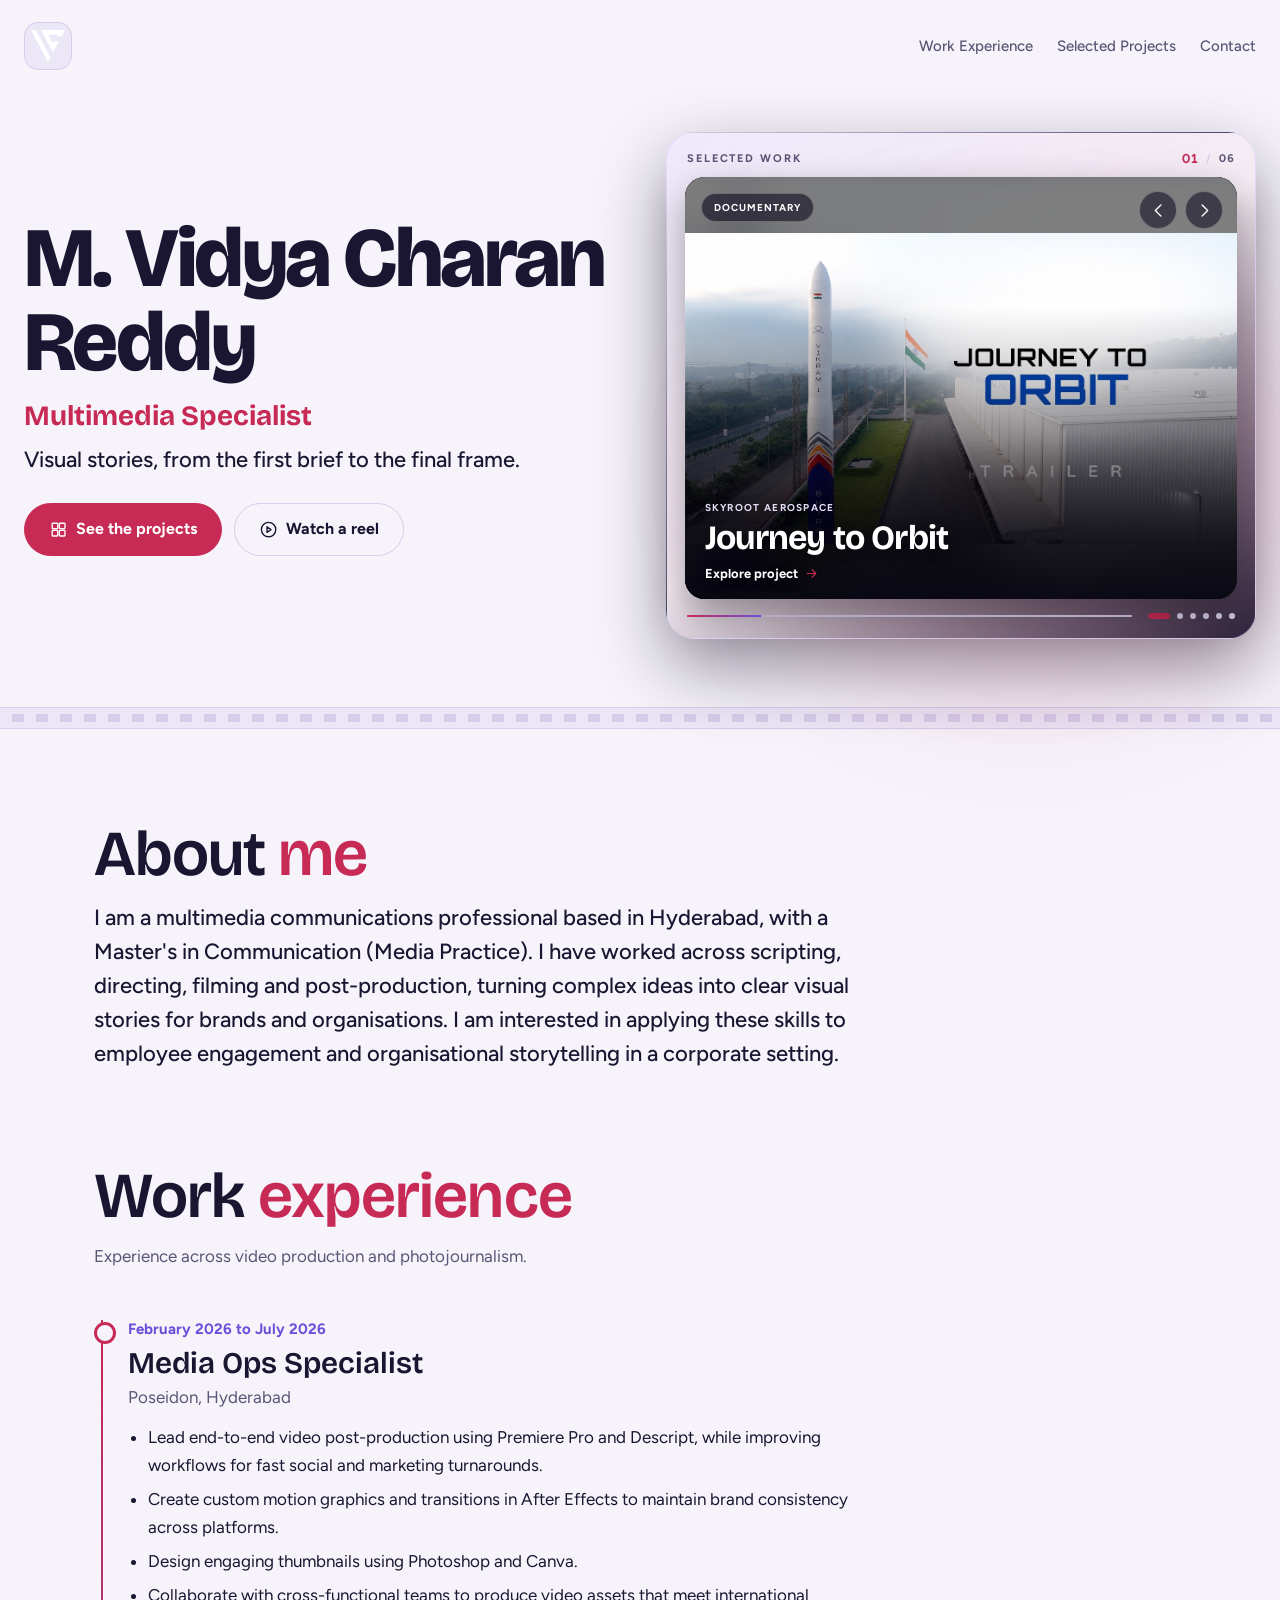
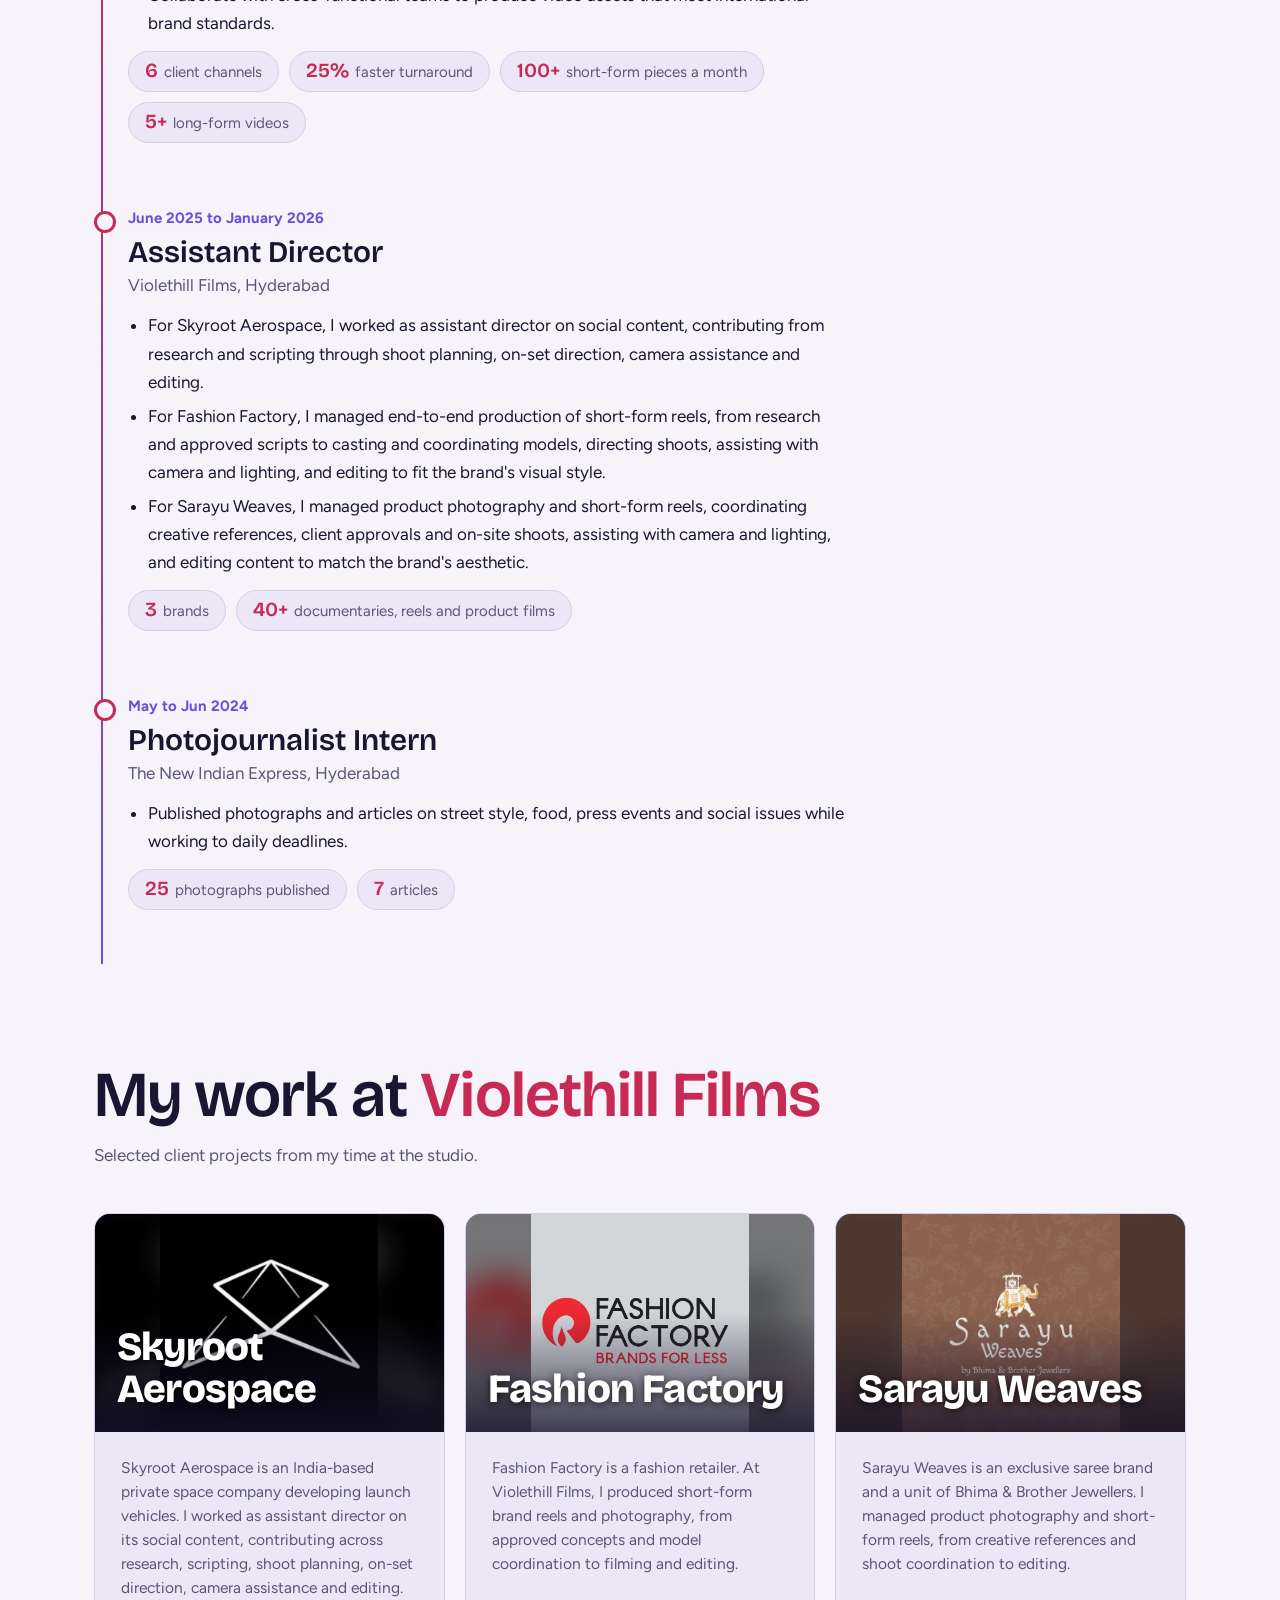
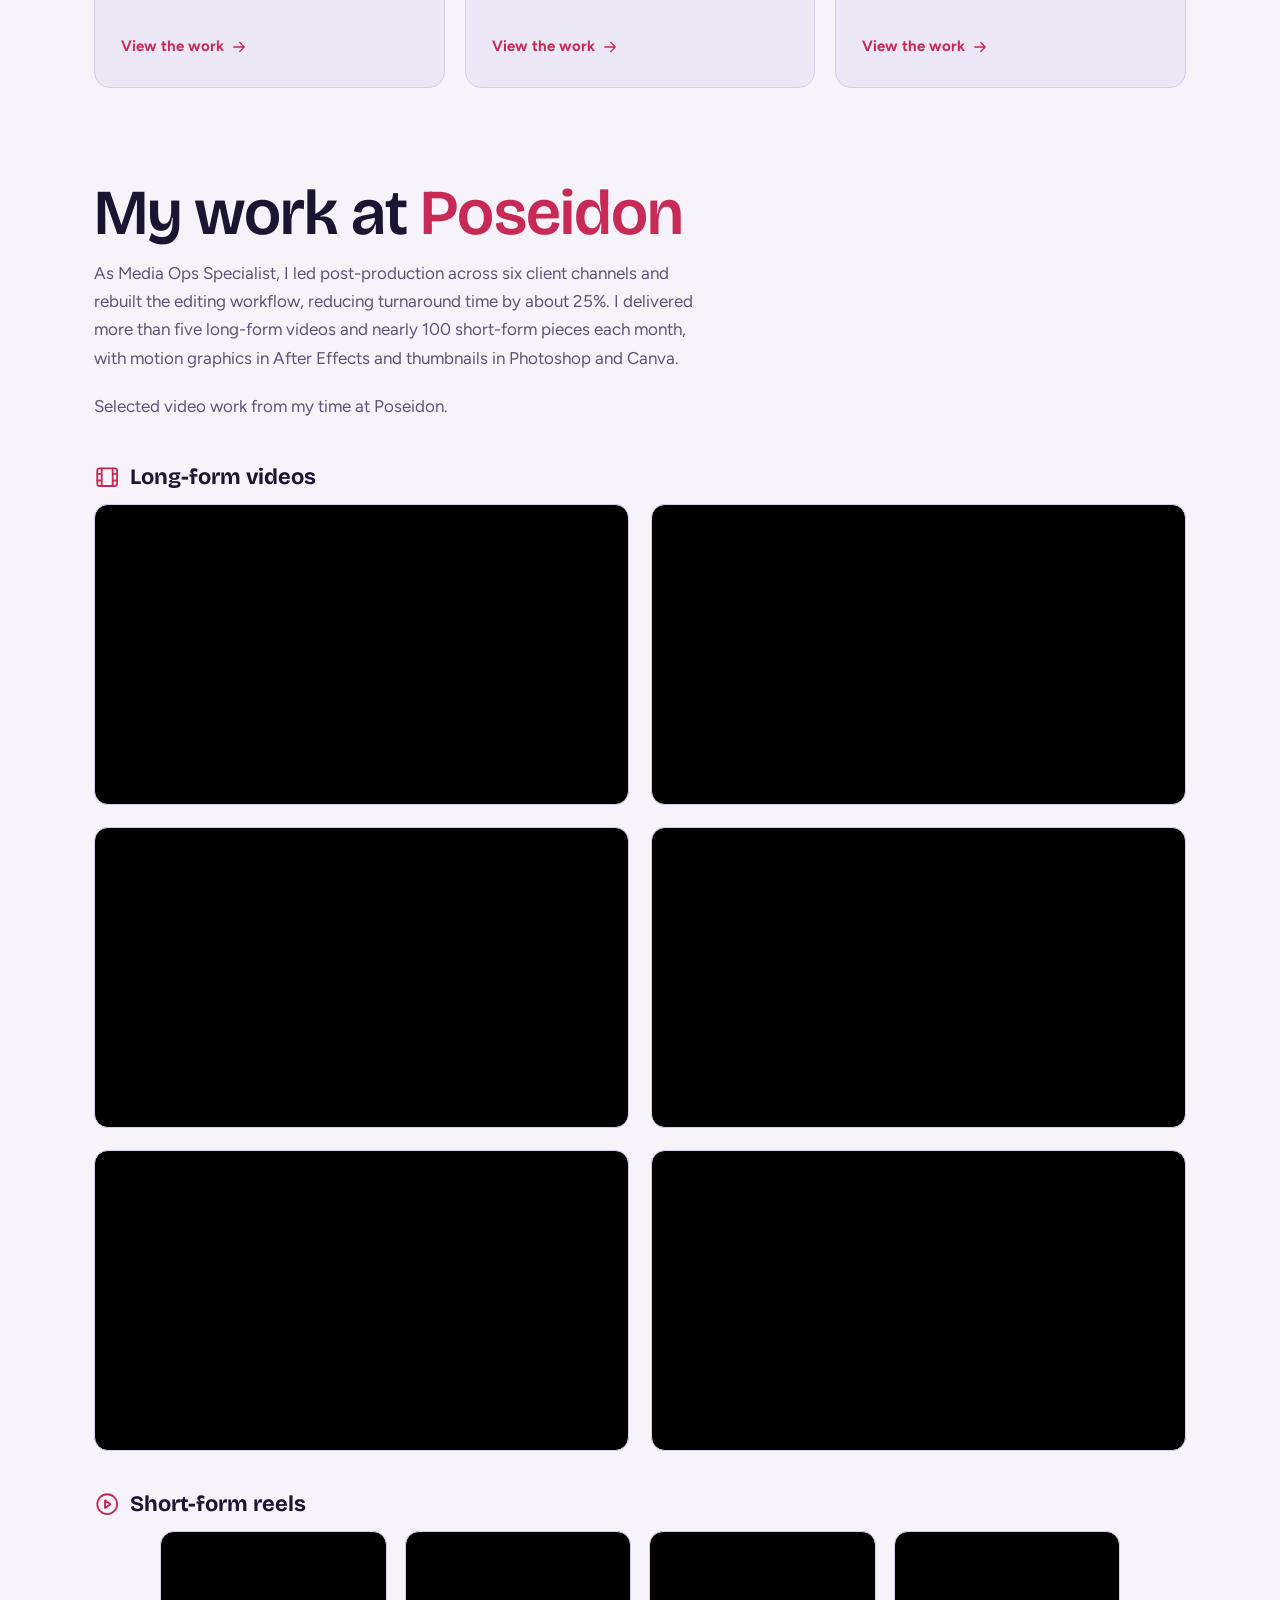
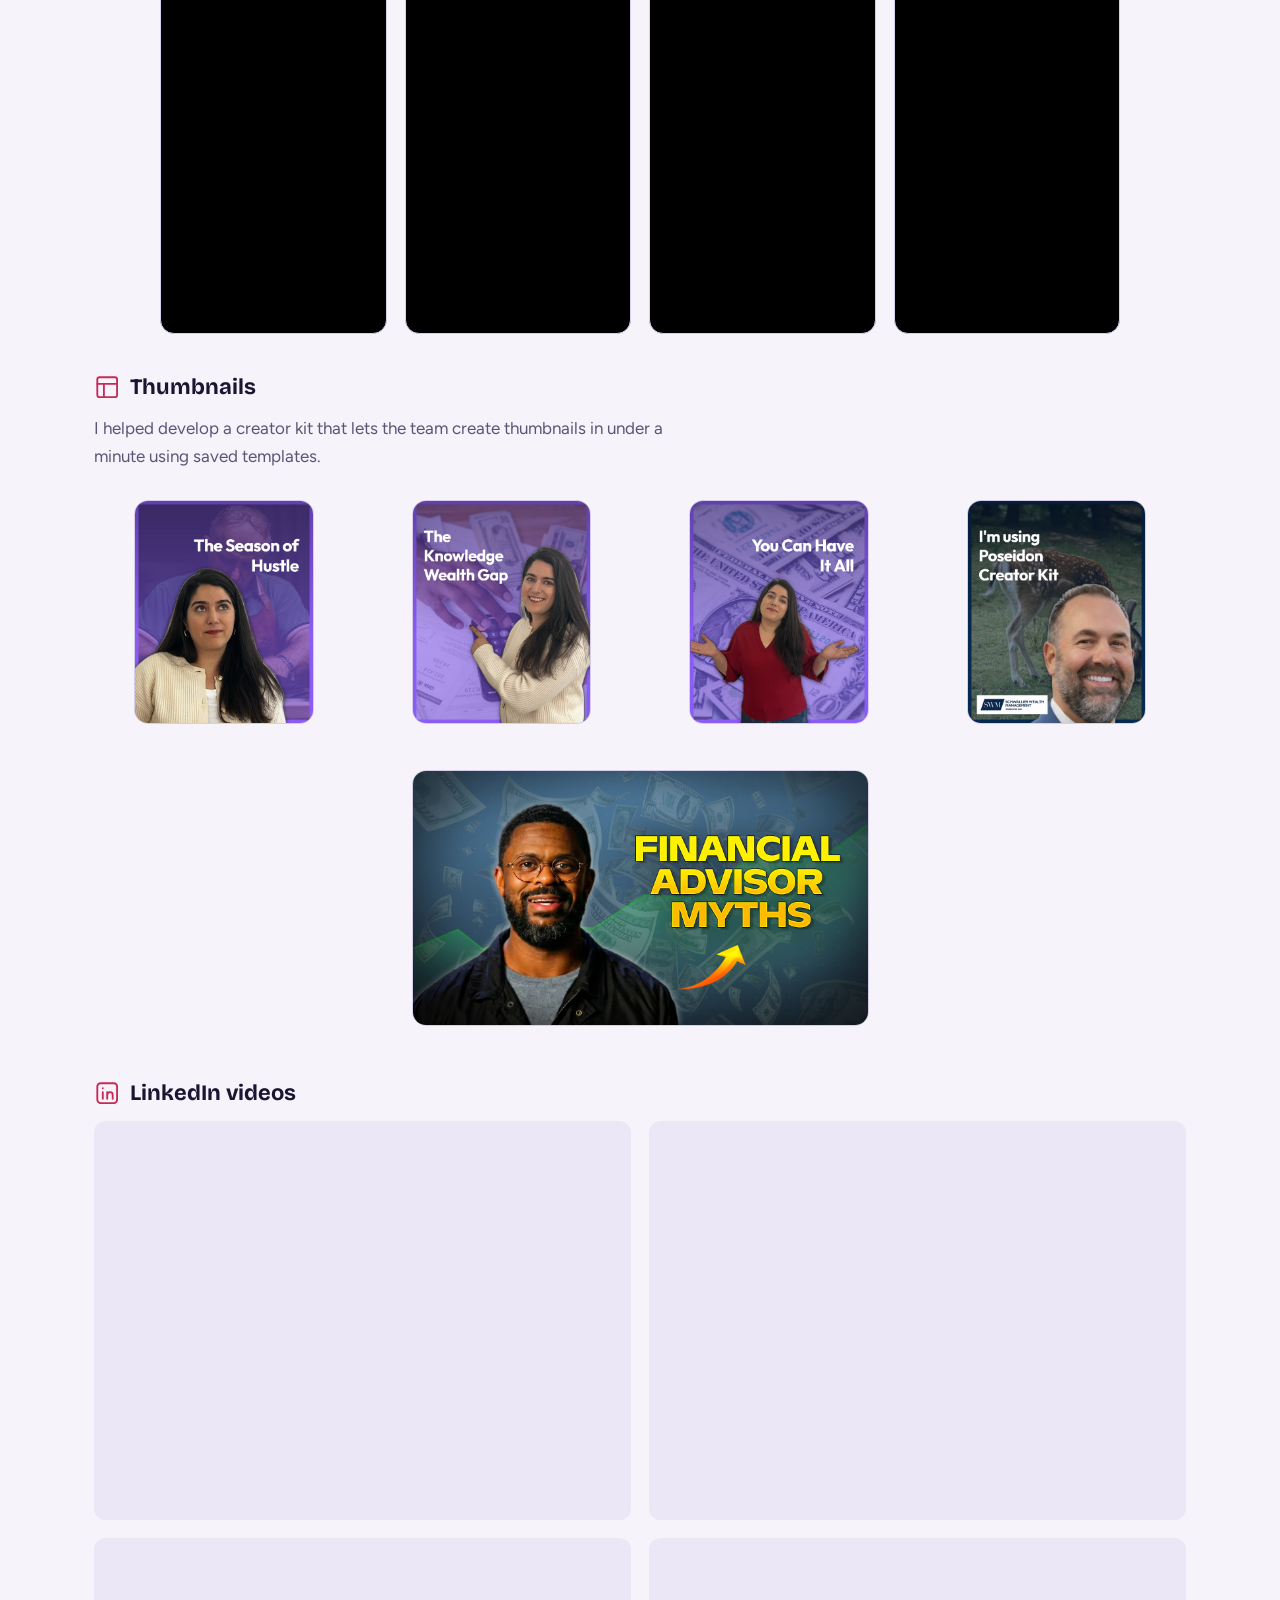
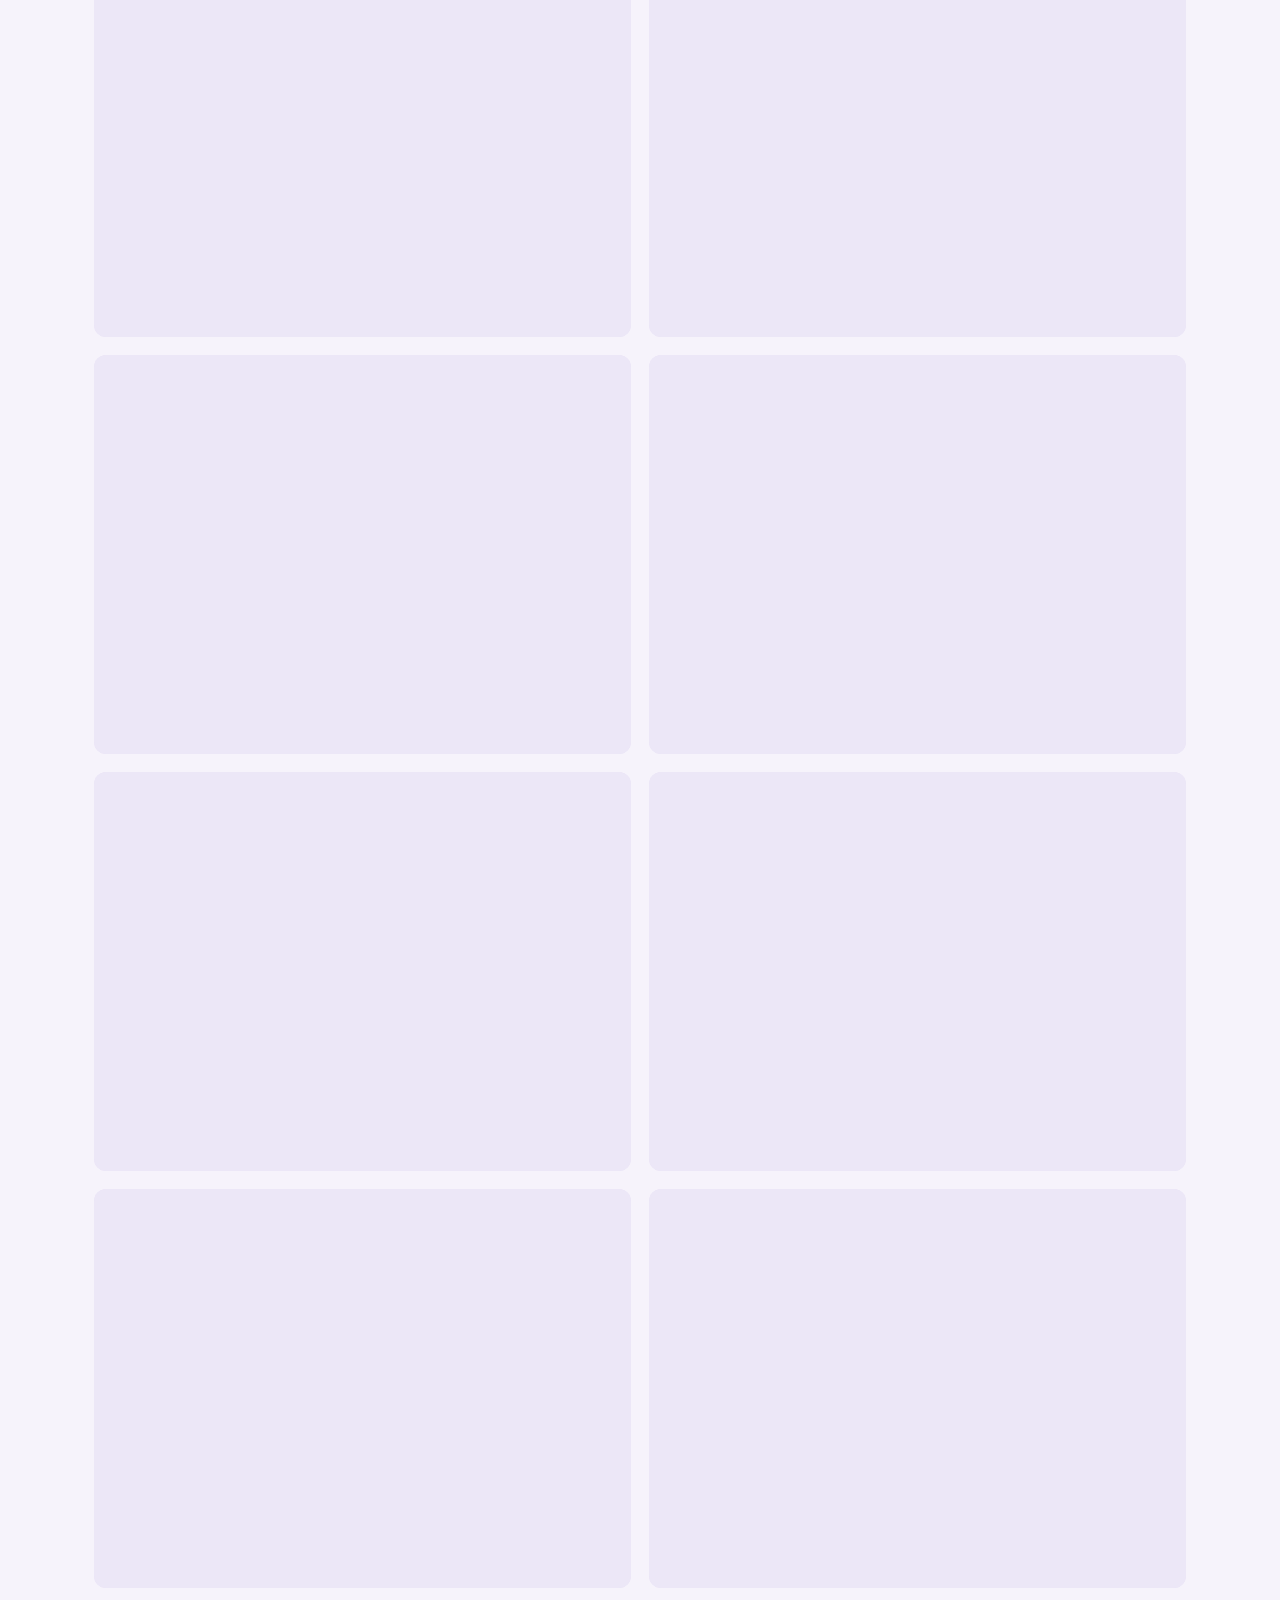
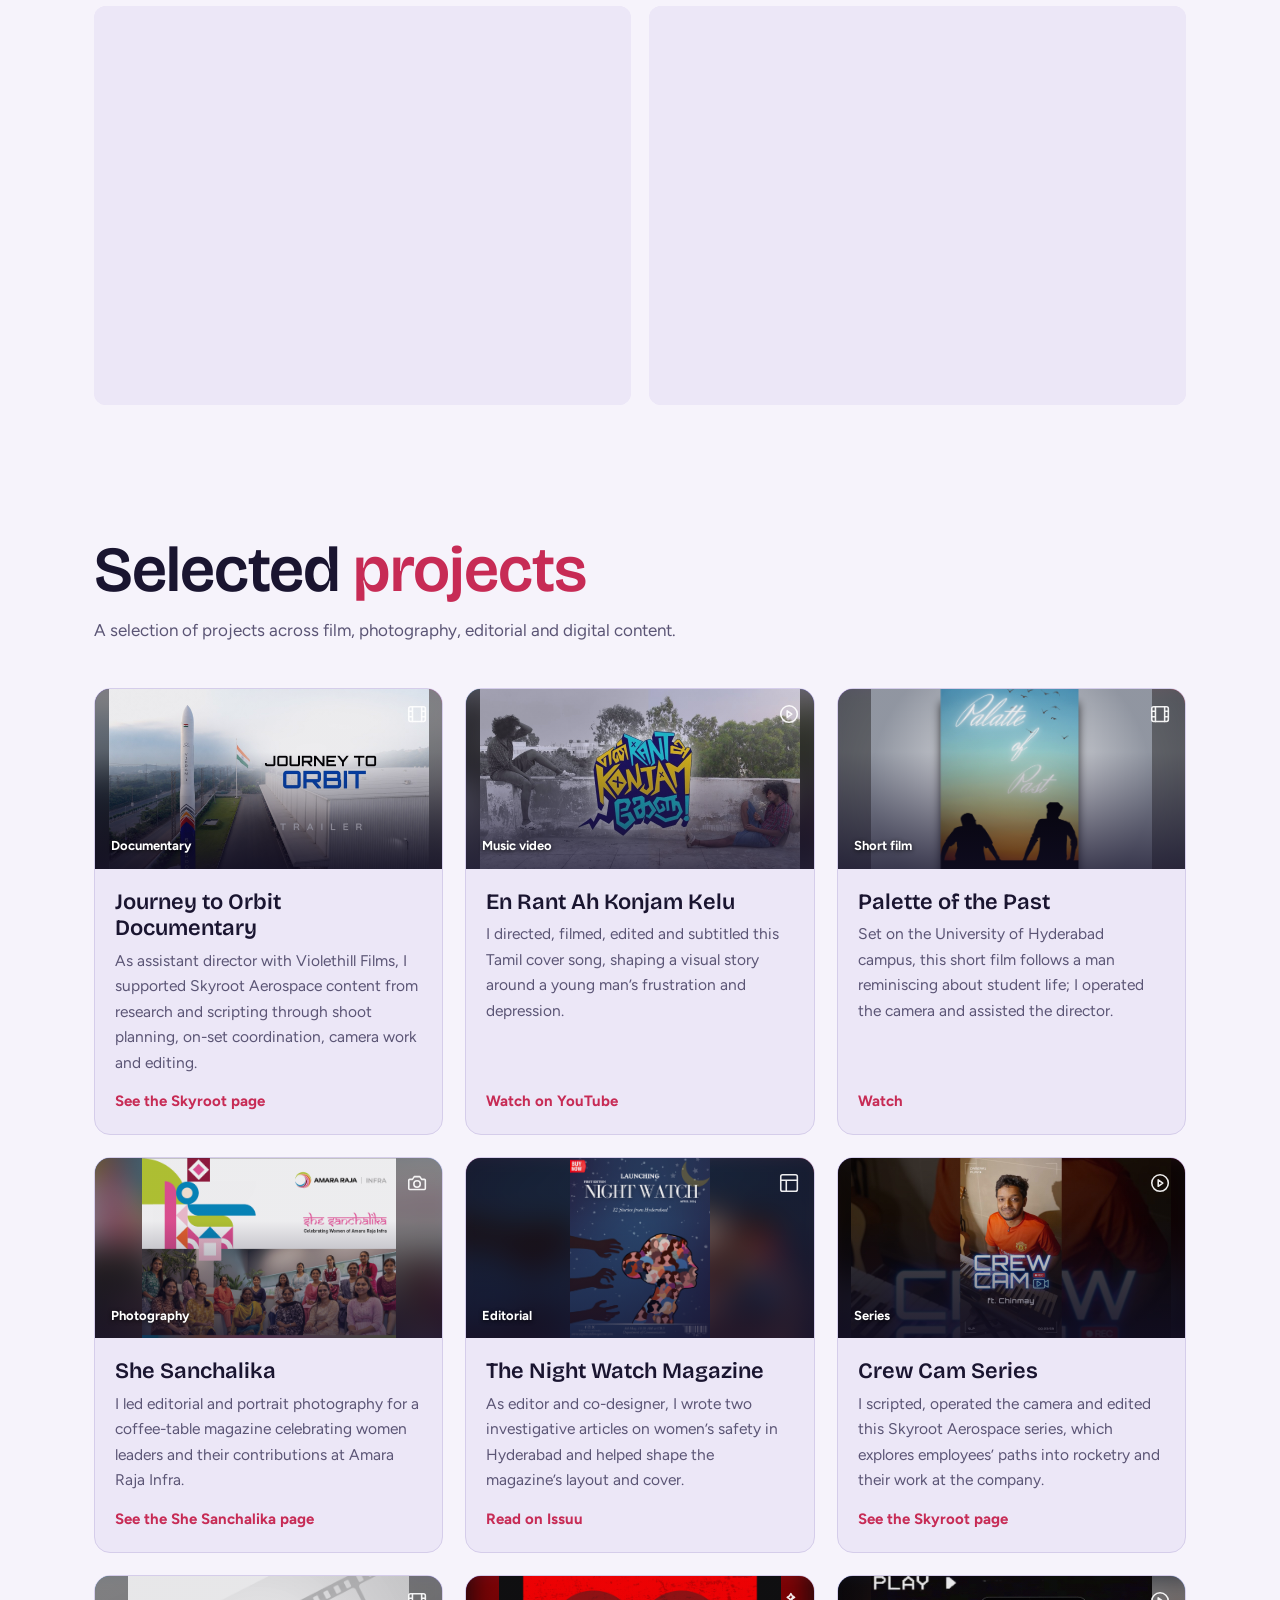
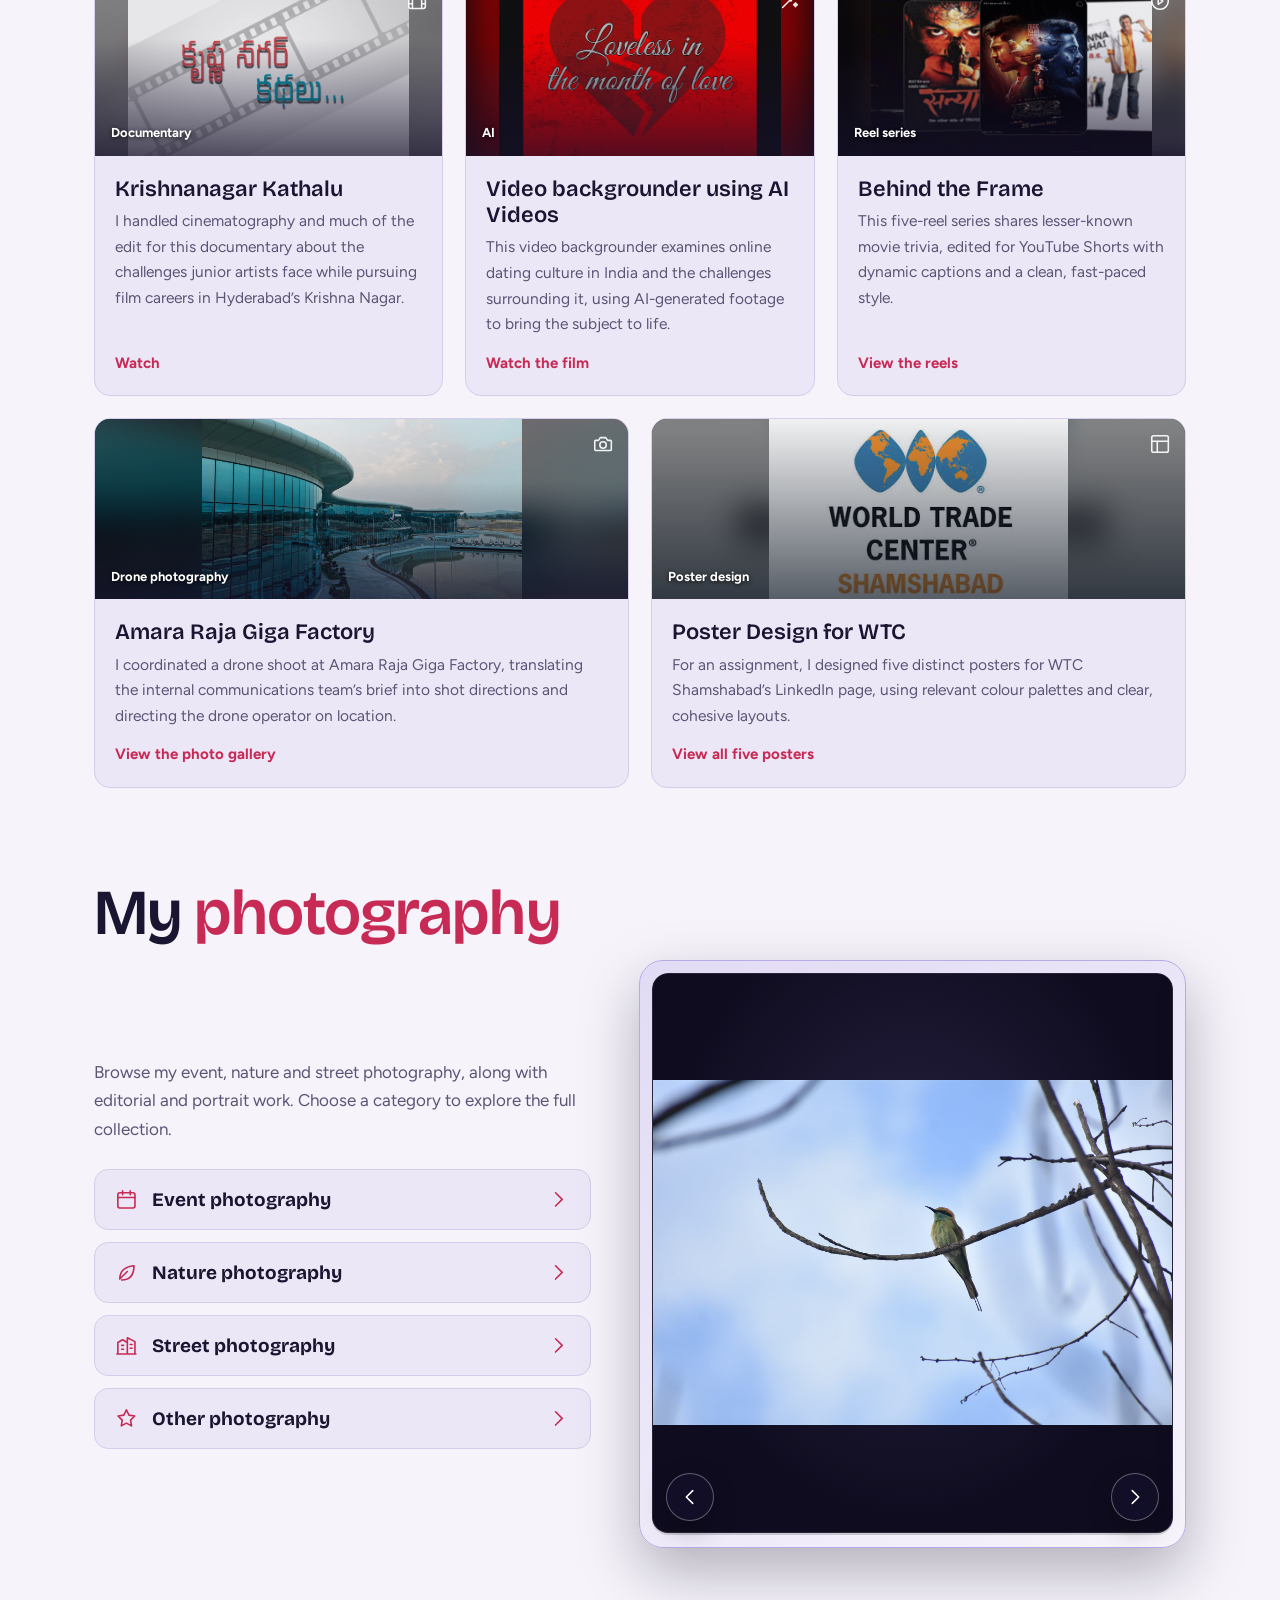
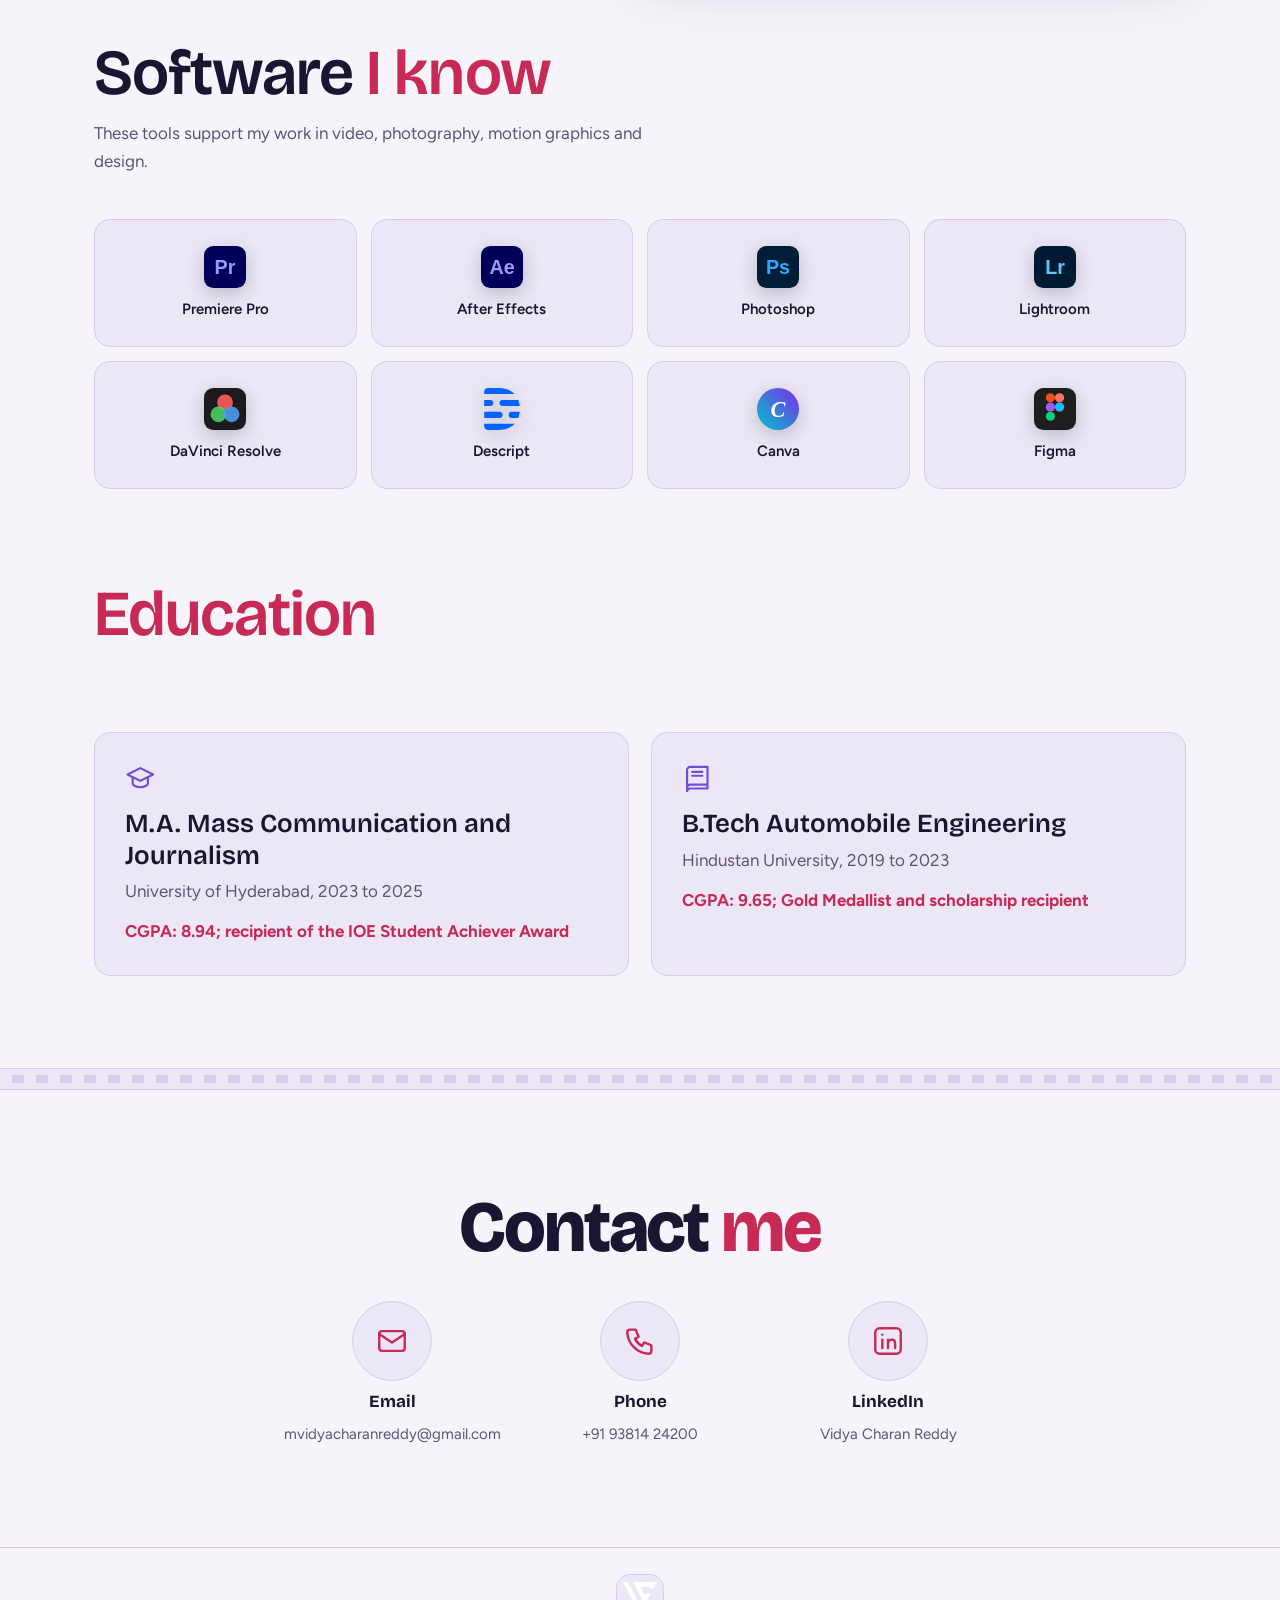
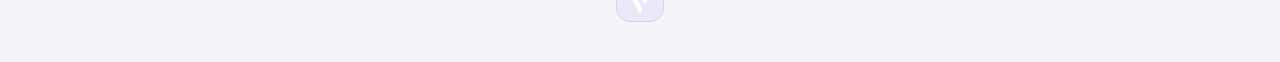
==== commit 15bfdb54: "Optimize hero carousel for laptop screens" ====
--- a/index.html
+++ b/index.html
@@ -26,10 +26,10 @@
 <symbol id="phone" viewBox="0 0 24 24"><path d="M5 4h4l2 5-2.5 1.5a11 11 0 0 0 5 5L15 13l5 2v4a2 2 0 0 1-2 2A16 16 0 0 1 3 6a2 2 0 0 1 2-2z"/></symbol><symbol id="in" viewBox="0 0 24 24"><rect x="3" y="3" width="18" height="18" rx="3"/><path d="M8 11v6M8 7.5v.01M12 17v-6m0 3c0-2 1.5-3 3-3s2 1 2 3v3"/></symbol><symbol id="leaf" viewBox="0 0 24 24"><path d="M5 19c0-8 5-13 15-14 0 10-5 15-13 15M5 19l8-8"/></symbol><symbol id="street" viewBox="0 0 24 24"><path d="M3 21V9l5-3 5 3v12M13 21V4l8 4v13M7 12h2M7 16h2M16 11h2M16 15h2M2 21h20"/></symbol><symbol id="star" viewBox="0 0 24 24"><path d="M12 3l2.7 5.6 6.1.9-4.4 4.3 1 6.1L12 17l-5.4 2.9 1-6.1L3.2 9.5l6.1-.9z"/></symbol><symbol id="chl" viewBox="0 0 24 24"><path d="M15 5l-7 7 7 7"/></symbol><symbol id="chr" viewBox="0 0 24 24"><path d="M9 5l7 7-7 7"/></symbol><symbol id="ic-pr" viewBox="0 0 32 32"><rect width="32" height="32" rx="7" fill="#00005B"/><text x="16" y="21.5" font-family="Arial,Helvetica,sans-serif" font-weight="700" font-size="15" text-anchor="middle" fill="#9999FF">Pr</text></symbol><symbol id="ic-ae" viewBox="0 0 32 32"><rect width="32" height="32" rx="7" fill="#00005B"/><text x="16" y="21.5" font-family="Arial,Helvetica,sans-serif" font-weight="700" font-size="15" text-anchor="middle" fill="#9999FF">Ae</text></symbol><symbol id="ic-ps" viewBox="0 0 32 32"><rect width="32" height="32" rx="7" fill="#001E36"/><text x="16" y="21.5" font-family="Arial,Helvetica,sans-serif" font-weight="700" font-size="15" text-anchor="middle" fill="#31A8FF">Ps</text></symbol><symbol id="ic-lr" viewBox="0 0 32 32"><rect width="32" height="32" rx="7" fill="#001A33"/><text x="16" y="21.5" font-family="Arial,Helvetica,sans-serif" font-weight="700" font-size="15" text-anchor="middle" fill="#5AC8FA">Lr</text></symbol><symbol id="ic-dr" viewBox="0 0 32 32"><rect width="32" height="32" rx="7" fill="#1B1B1F"/><circle cx="16" cy="11" r="6" fill="#FF5D5D" fill-opacity=".9"/><circle cx="11" cy="20" r="6" fill="#4CD964" fill-opacity=".85"/><circle cx="21" cy="20" r="6" fill="#4DA3FF" fill-opacity=".85"/></symbol><symbol id="ic-ds" viewBox="0 0 256 302"><path fill="#0062ff" d="M0 274.036c0 16.462 10.683 27.139 27.151 27.139l79.33.001c47.324 0 86.037-16.005 112.357-44.025H0zM106.481.002L27.151 0C10.683 0 0 10.678 0 27.14v16.886h218.838C192.518 16.006 153.805.002 106.48.002m69.231 193.5c0 13.318 8.68 21.959 22.06 21.959h47.536c5.389-13.367 9.01-28.06 10.692-43.918h-58.227c-13.382 0-22.06 8.64-22.06 21.959m-65.888-85.719c0 13.32 8.68 21.959 22.06 21.959H256c-1.683-15.857-5.303-30.552-10.692-43.918H131.885c-13.382 0-22.06 8.64-22.06 21.959m22.046 85.719c0-13.32-8.68-21.959-22.061-21.959H0v43.918h109.809c13.381 0 22.06-8.64 22.06-21.96m-65.888-85.719c0-13.32-8.68-21.959-22.061-21.959H0v43.918h43.92c13.382 0 22.062-8.64 22.062-21.959"/></symbol><symbol id="ic-cv" viewBox="0 0 32 32"><defs><linearGradient id="cvg" x1="0" y1="1" x2="1" y2="0"><stop offset="0" stop-color="#00C4CC"/><stop offset="1" stop-color="#7D2AE8"/></linearGradient></defs><rect width="32" height="32" rx="16" fill="url(#cvg)"/><text x="16" y="22" font-family="Georgia,serif" font-style="italic" font-weight="700" font-size="17" text-anchor="middle" fill="#fff">C</text></symbol><symbol id="ic-fg" viewBox="0 0 32 32"><rect width="32" height="32" rx="7" fill="#1E1E1E"/><rect x="9" y="4" width="7" height="7" rx="3.5" fill="#F24E1E"/><rect x="16" y="4" width="7" height="7" rx="3.5" fill="#FF7262"/><rect x="9" y="11" width="7" height="7" rx="3.5" fill="#A259FF"/><circle cx="19.5" cy="14.5" r="3.5" fill="#1ABCFE"/><rect x="9" y="18" width="7" height="7" rx="3.5" fill="#0ACF83"/></symbol><symbol id="grid" viewBox="0 0 24 24"><rect x="4" y="4" width="7" height="7" rx="1"/><rect x="13" y="4" width="7" height="7" rx="1"/><rect x="4" y="13" width="7" height="7" rx="1"/><rect x="13" y="13" width="7" height="7" rx="1"/></symbol>
 </svg>
 
-<div class="wrap">
+<div class="wrap hero-wrap">
 <nav><a class="vc-logo" href="#top" aria-label="Vidya Charan Reddy, home"><img src="images/logo.svg" alt="" aria-hidden="true"></a>
-<ul><li><a href="#about">About</a></li><li><a href="#experience">Experience</a></li><li><a href="#clients">Clients</a></li><li><a href="#poseidon">Poseidon</a></li><li><a href="#projects">Projects</a></li><li><a href="#photography">Photography</a></li><li><a href="#skills">Software</a></li></ul>
-<a class="pill ghost" href="#contact">Contact me</a></nav>
+<ul><li><a href="#experience">Work Experience</a></li><li><a href="#projects">Selected Projects</a></li><li><a href="#contact">Contact</a></li></ul>
+</nav>
 <header class="hero" id="top">
 <div>
 <h1>M. Vidya Charan Reddy</h1>
@@ -131,7 +131,7 @@
 <div class="carw"><div class="car" id="car" tabindex="0" aria-label="Featured photographs"></div><button class="cb2 l" id="cprev" aria-label="Previous photo"><svg class="i"><use href="#chl"/></svg></button><button class="cb2 r" id="cnext" aria-label="Next photo"><svg class="i"><use href="#chr"/></svg></button></div></div>
 </section>
 
-<section id="skills" class="software-section" style="padding-top:0"><h2>Software <em>I use</em></h2><p class="sub">These tools support my work in video, photography, motion graphics and design.</p><div class="software-grid"><div class="software-item"><svg class="app"><use href="#ic-pr"/></svg><span>Premiere Pro</span></div><div class="software-item"><svg class="app"><use href="#ic-ae"/></svg><span>After Effects</span></div><div class="software-item"><svg class="app"><use href="#ic-ps"/></svg><span>Photoshop</span></div><div class="software-item"><svg class="app"><use href="#ic-lr"/></svg><span>Lightroom</span></div><div class="software-item"><svg class="app"><use href="#ic-dr"/></svg><span>DaVinci Resolve</span></div><div class="software-item"><svg class="app"><use href="#ic-ds"/></svg><span>Descript</span></div><div class="software-item"><svg class="app"><use href="#ic-cv"/></svg><span>Canva</span></div><div class="software-item"><svg class="app"><use href="#ic-fg"/></svg><span>Figma</span></div></div></section>
+<section id="skills" class="software-section" style="padding-top:0"><h2>Software <em>I know</em></h2><p class="sub">These tools support my work in video, photography, motion graphics and design.</p><div class="software-grid"><div class="software-item"><svg class="app"><use href="#ic-pr"/></svg><span>Premiere Pro</span></div><div class="software-item"><svg class="app"><use href="#ic-ae"/></svg><span>After Effects</span></div><div class="software-item"><svg class="app"><use href="#ic-ps"/></svg><span>Photoshop</span></div><div class="software-item"><svg class="app"><use href="#ic-lr"/></svg><span>Lightroom</span></div><div class="software-item"><svg class="app"><use href="#ic-dr"/></svg><span>DaVinci Resolve</span></div><div class="software-item"><svg class="app"><use href="#ic-ds"/></svg><span>Descript</span></div><div class="software-item"><svg class="app"><use href="#ic-cv"/></svg><span>Canva</span></div><div class="software-item"><svg class="app"><use href="#ic-fg"/></svg><span>Figma</span></div></div></section>
 
 <section id="education" style="padding-top:0">
 <h2><em>Education</em></h2>
--- a/css/home.css
+++ b/css/home.css
@@ -257,6 +257,12 @@
 .showcase-dots{display:flex;align-items:center;gap:7px}
 .showcase-dots button{width:6px;height:6px;padding:0;border:0;border-radius:9px;background:var(--line);cursor:pointer;transition:width .25s ease,background .25s ease}
 .showcase-dots button[aria-current="true"]{width:22px;background:var(--acc)}
+@media(min-width:1100px){
+  .hero-wrap{max-width:1320px}
+  .hero{grid-template-columns:minmax(0,1fr) minmax(0,1fr);gap:clamp(36px,4vw,64px);padding:40px 0 68px}
+  .hero-showcase{max-width:none;margin-left:0;padding:18px}
+  .showcase-track{height:clamp(370px,33vw,460px)}
+}
 @media(max-width:900px){.hero-showcase{max-width:650px;margin:0 auto}.showcase-track{height:clamp(300px,55vw,410px)}}
 @media(max-width:620px){.hero-showcase{padding:10px;border-radius:22px}.showcase-window{border-radius:15px}.showcase-track{height:clamp(290px,86vw,390px)}.showcase-caption{right:14px;bottom:15px;left:15px}.showcase-caption strong{font-size:27px}.showcase-arrow{top:10px;width:35px;height:35px}.showcase-arrow.prev{right:53px}.showcase-arrow.next{right:10px}}
 @media(prefers-reduced-motion:reduce){.showcase-track{scroll-behavior:auto}.showcase-slide img,.showcase-link .i,.showcase-arrow,.showcase-progress i,.showcase-dots button{transition:none}}
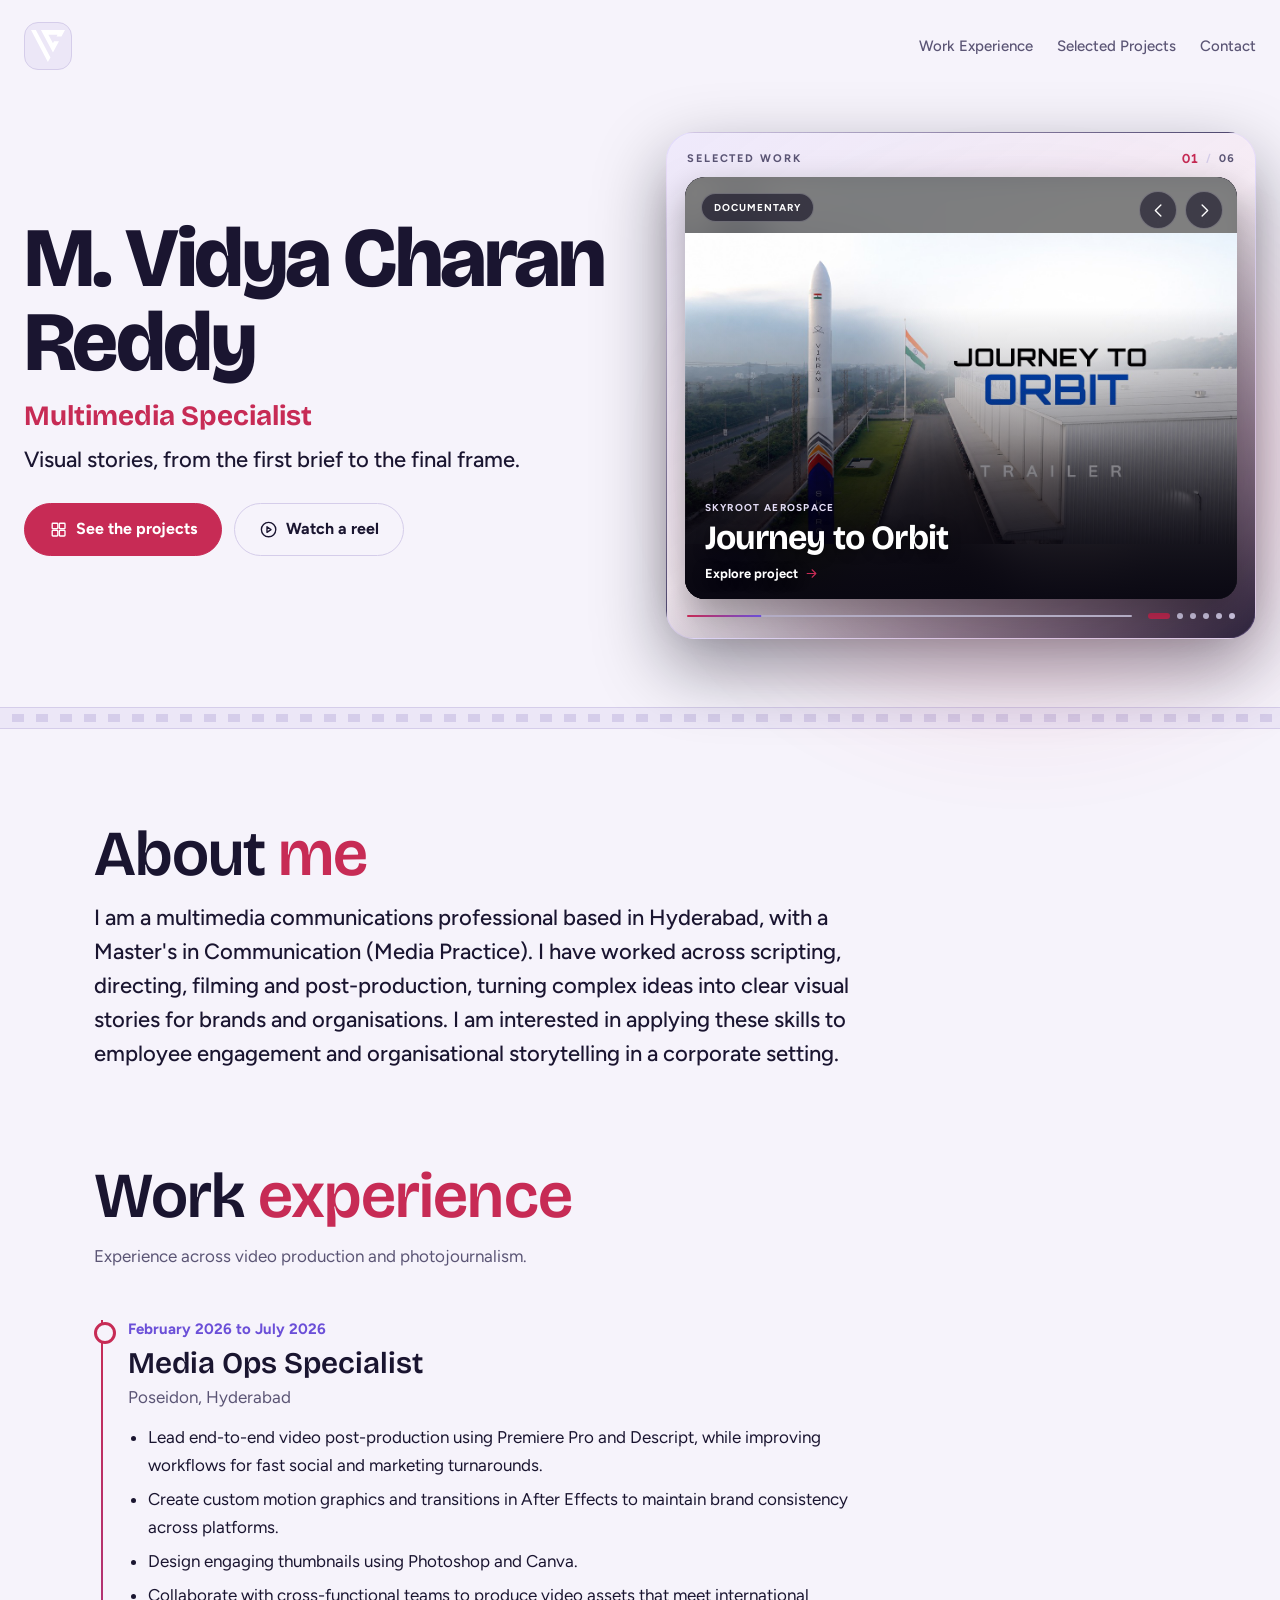
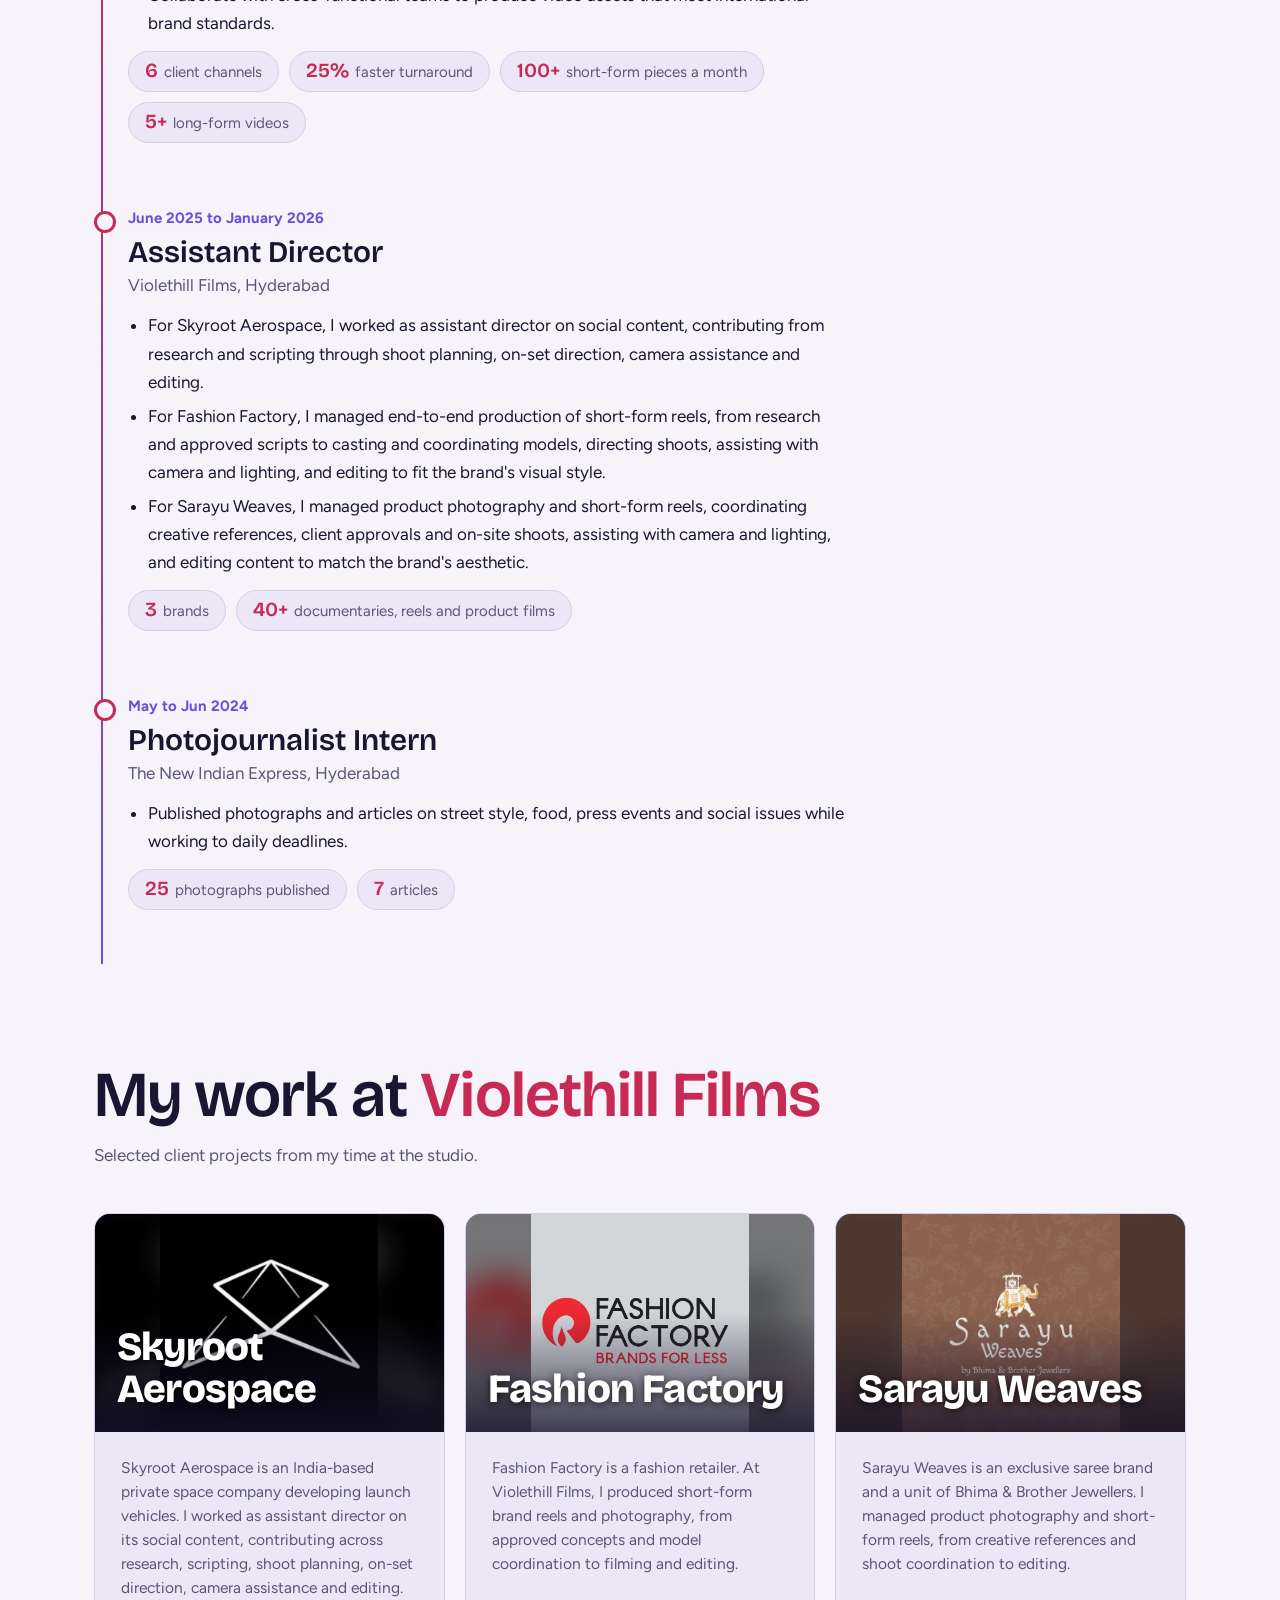
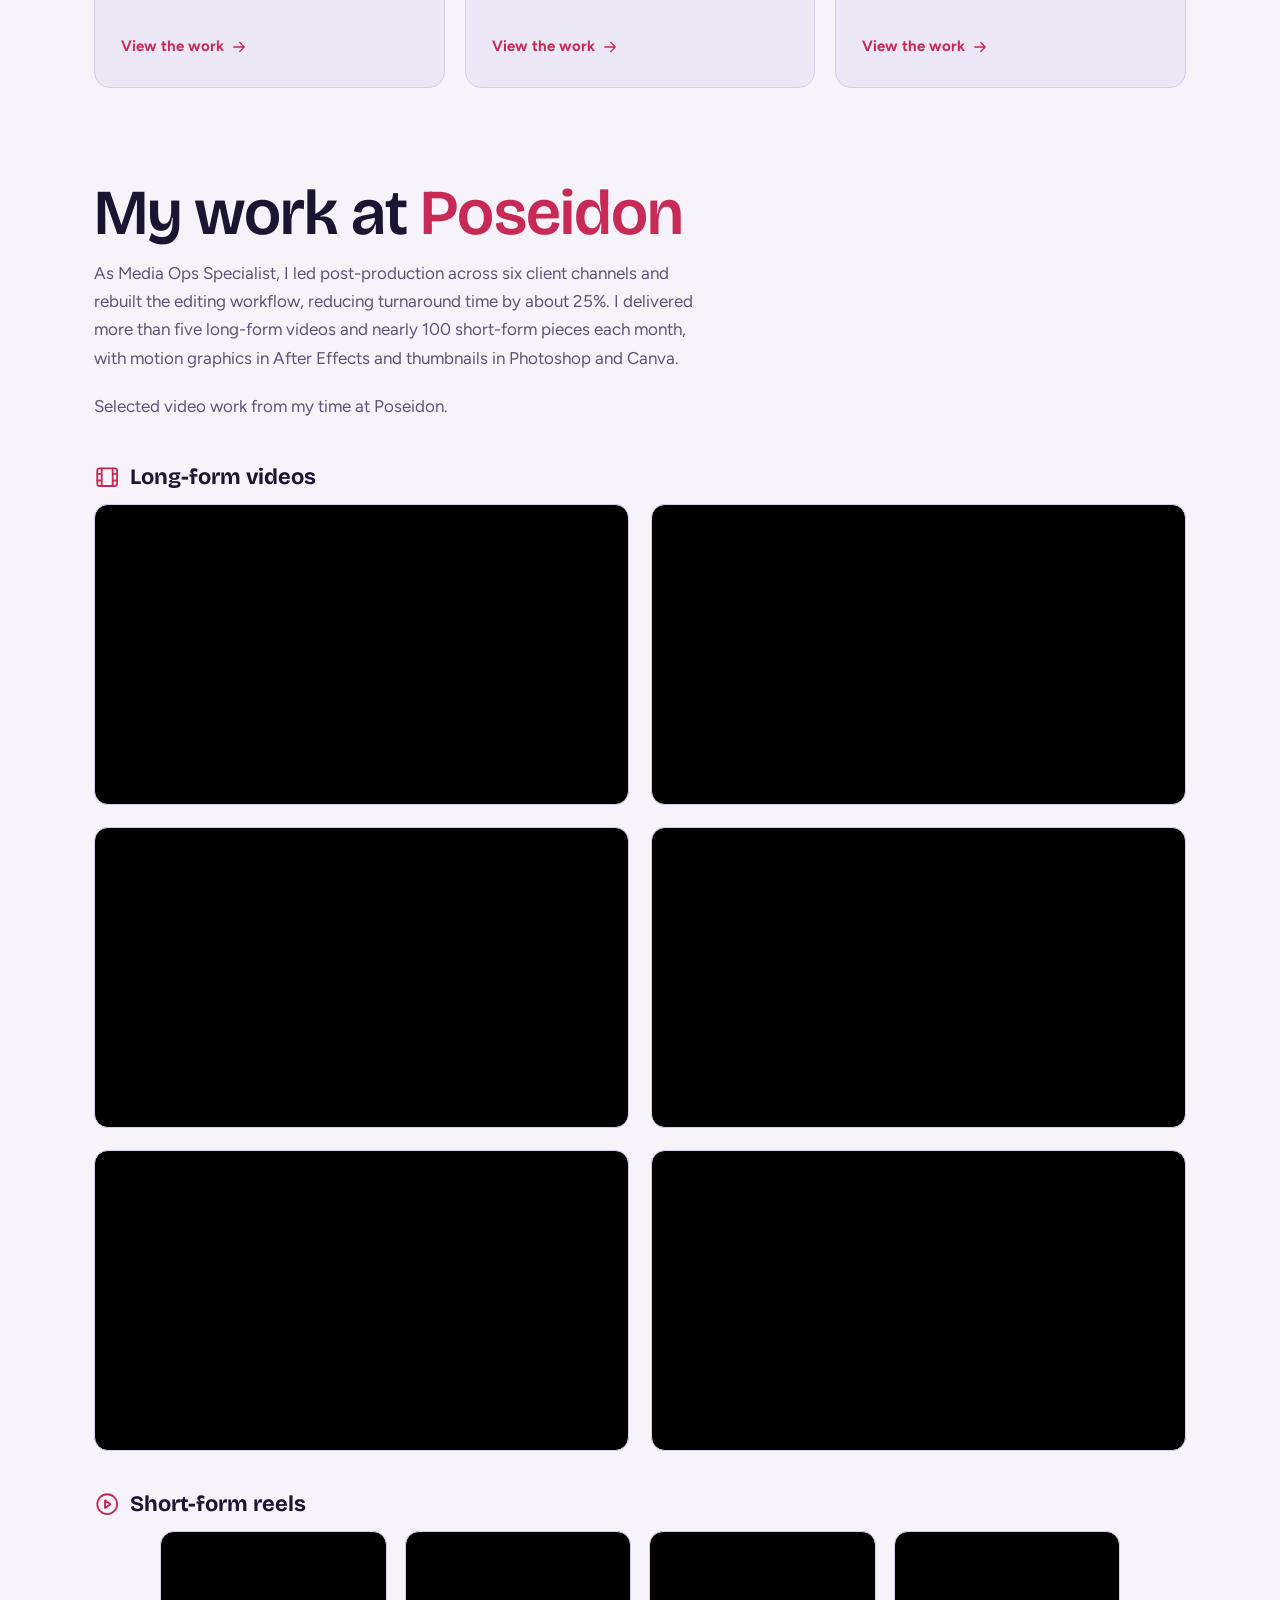
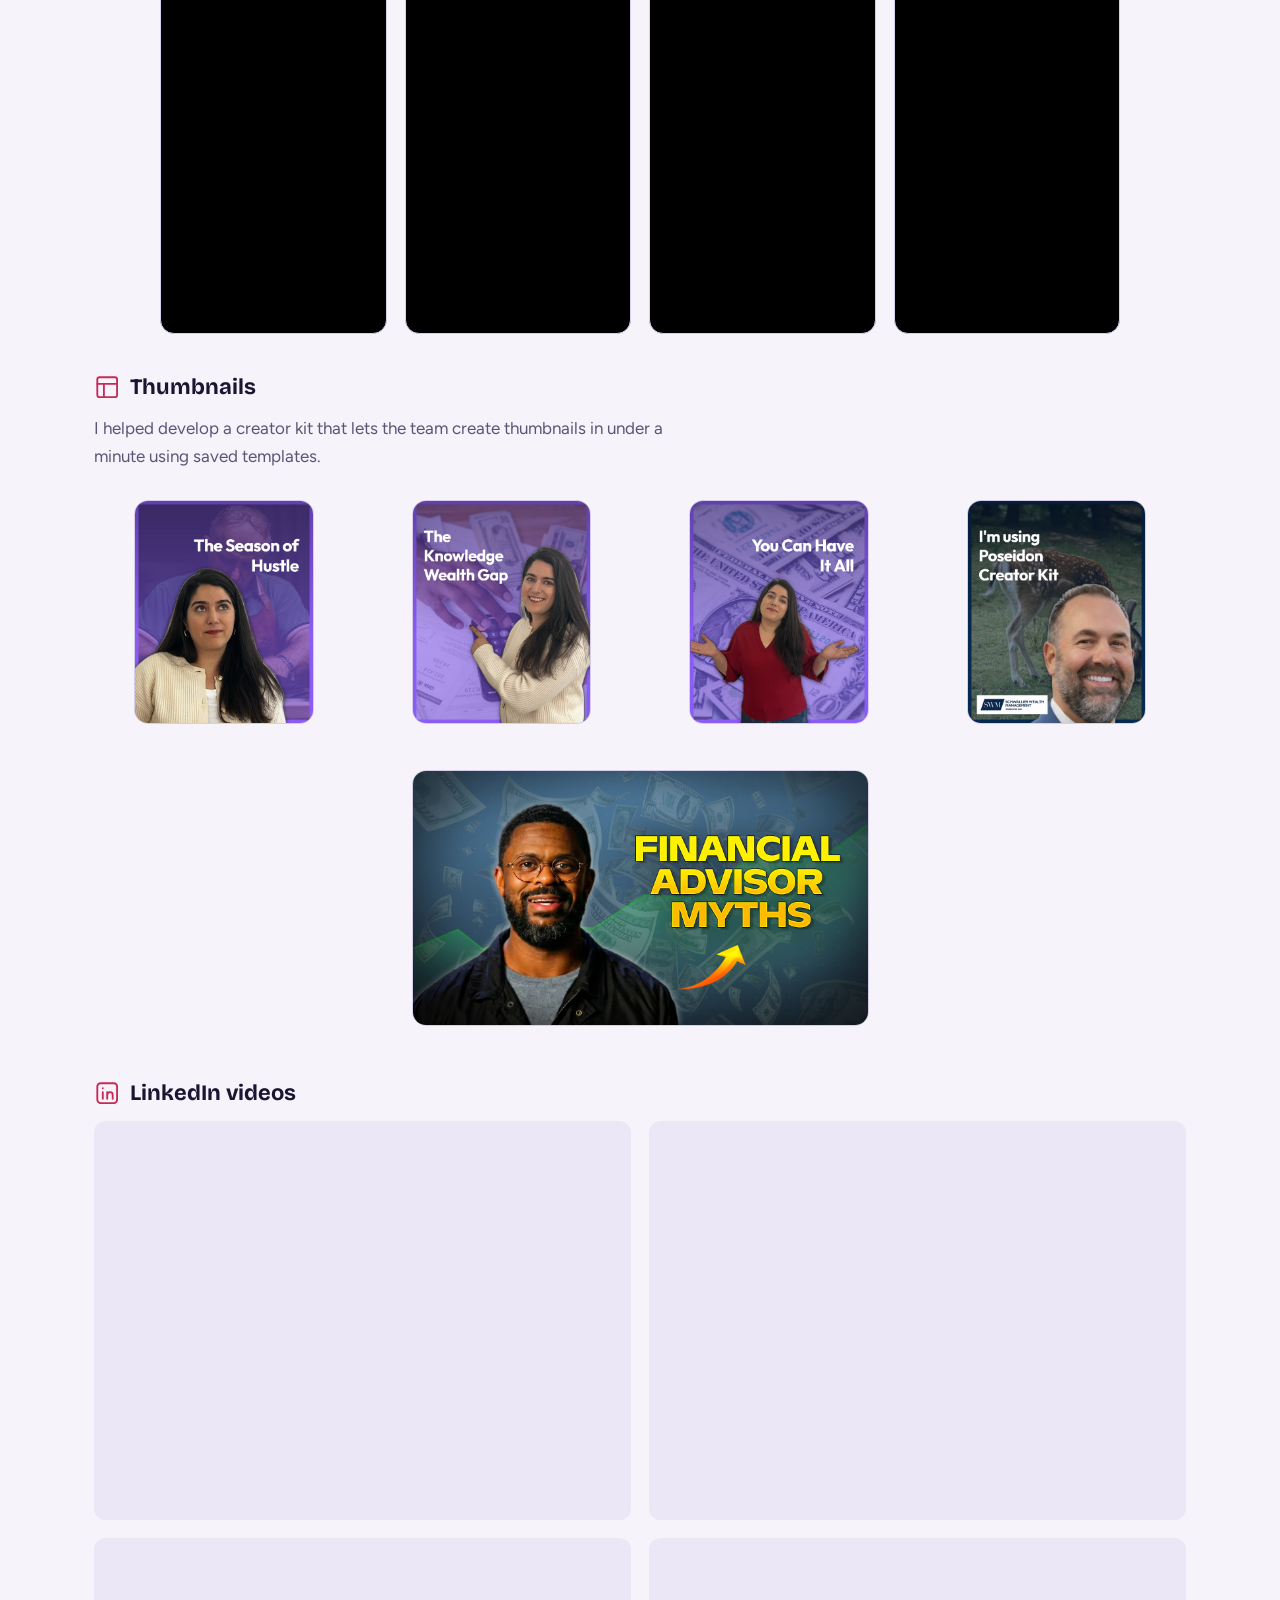
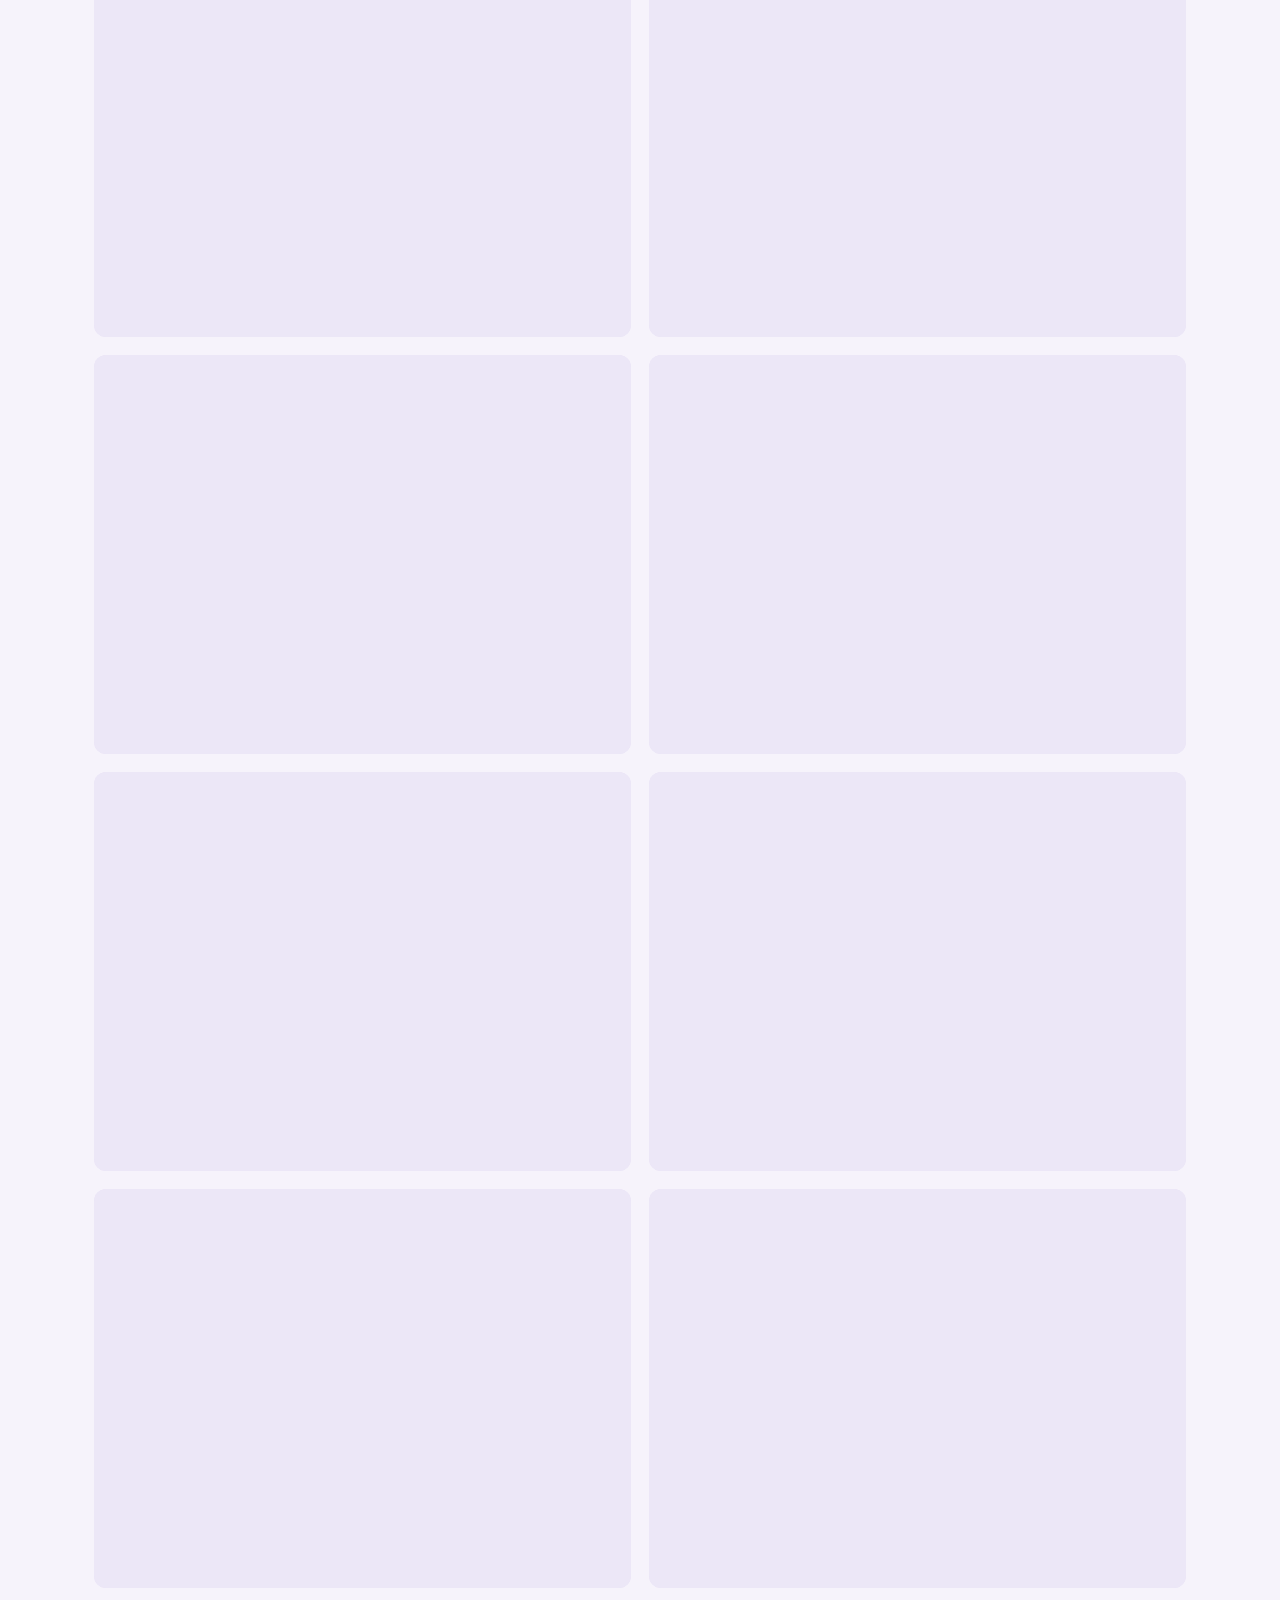
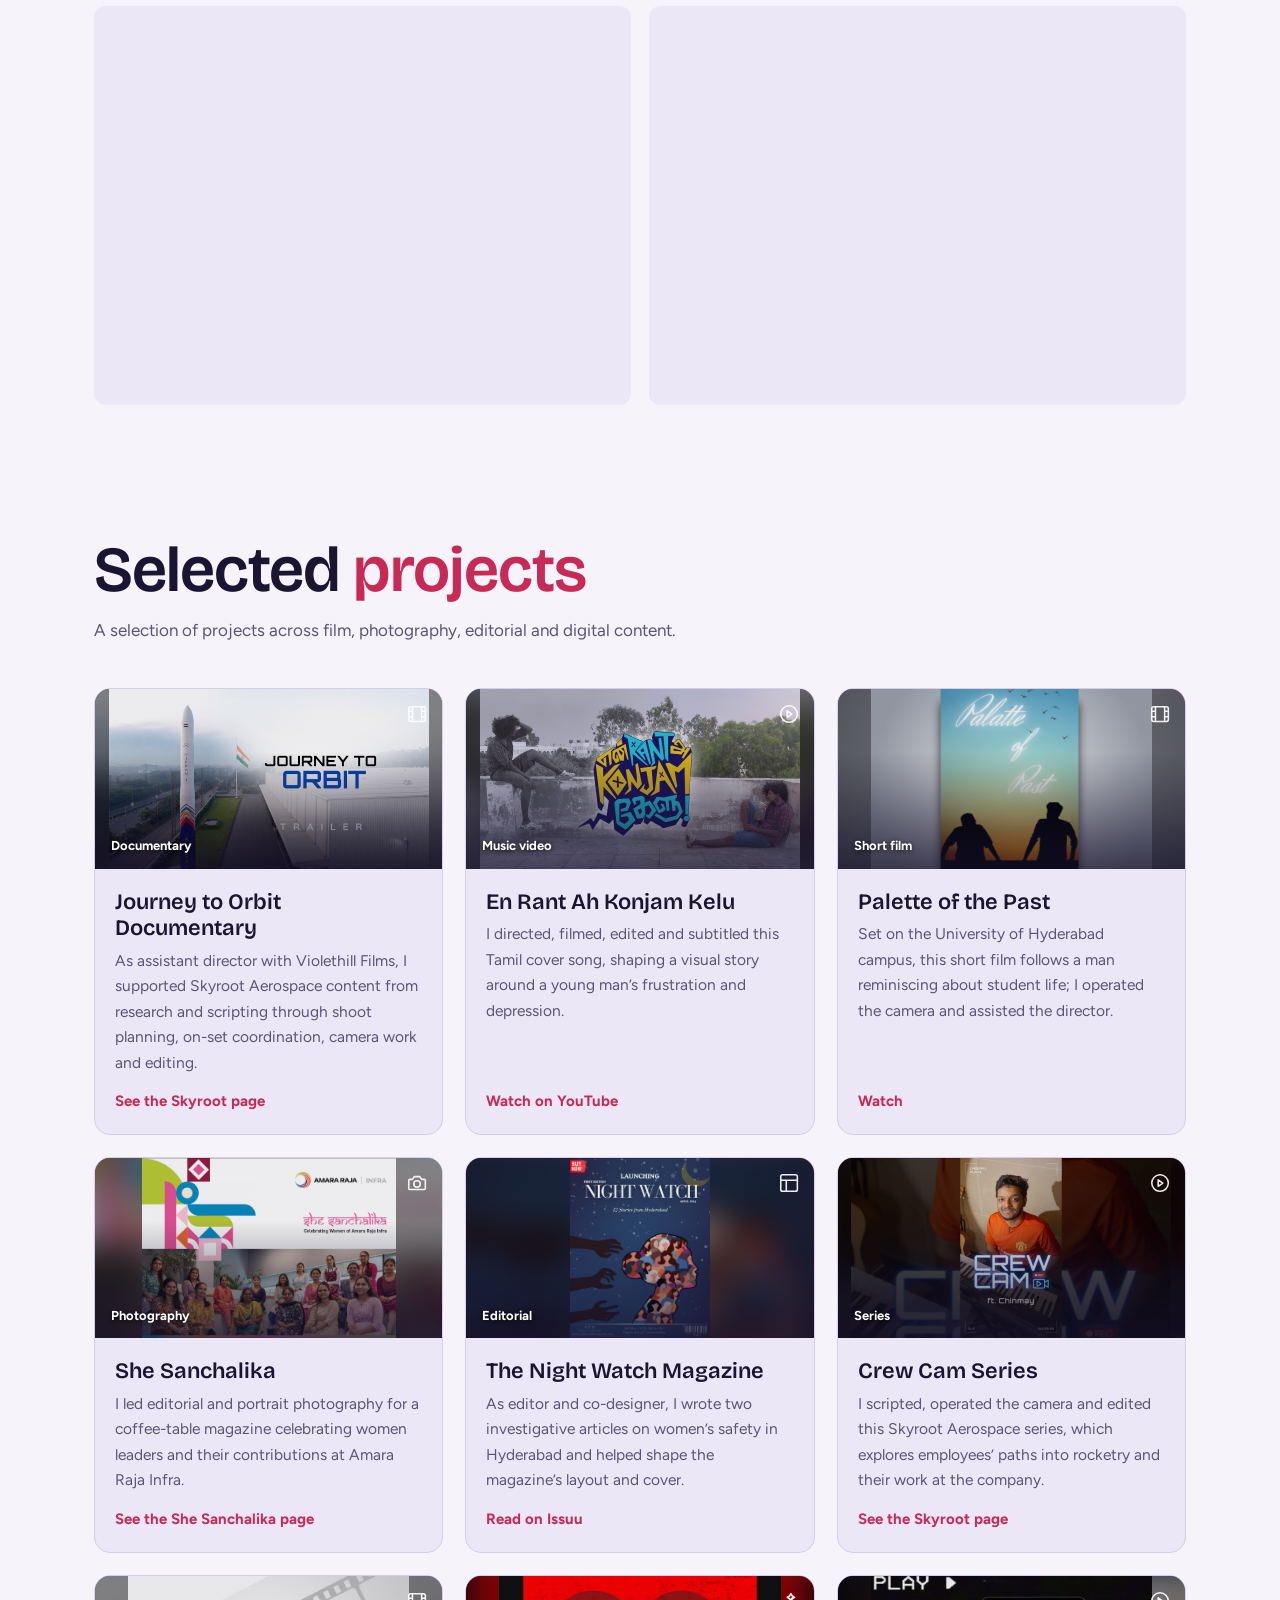
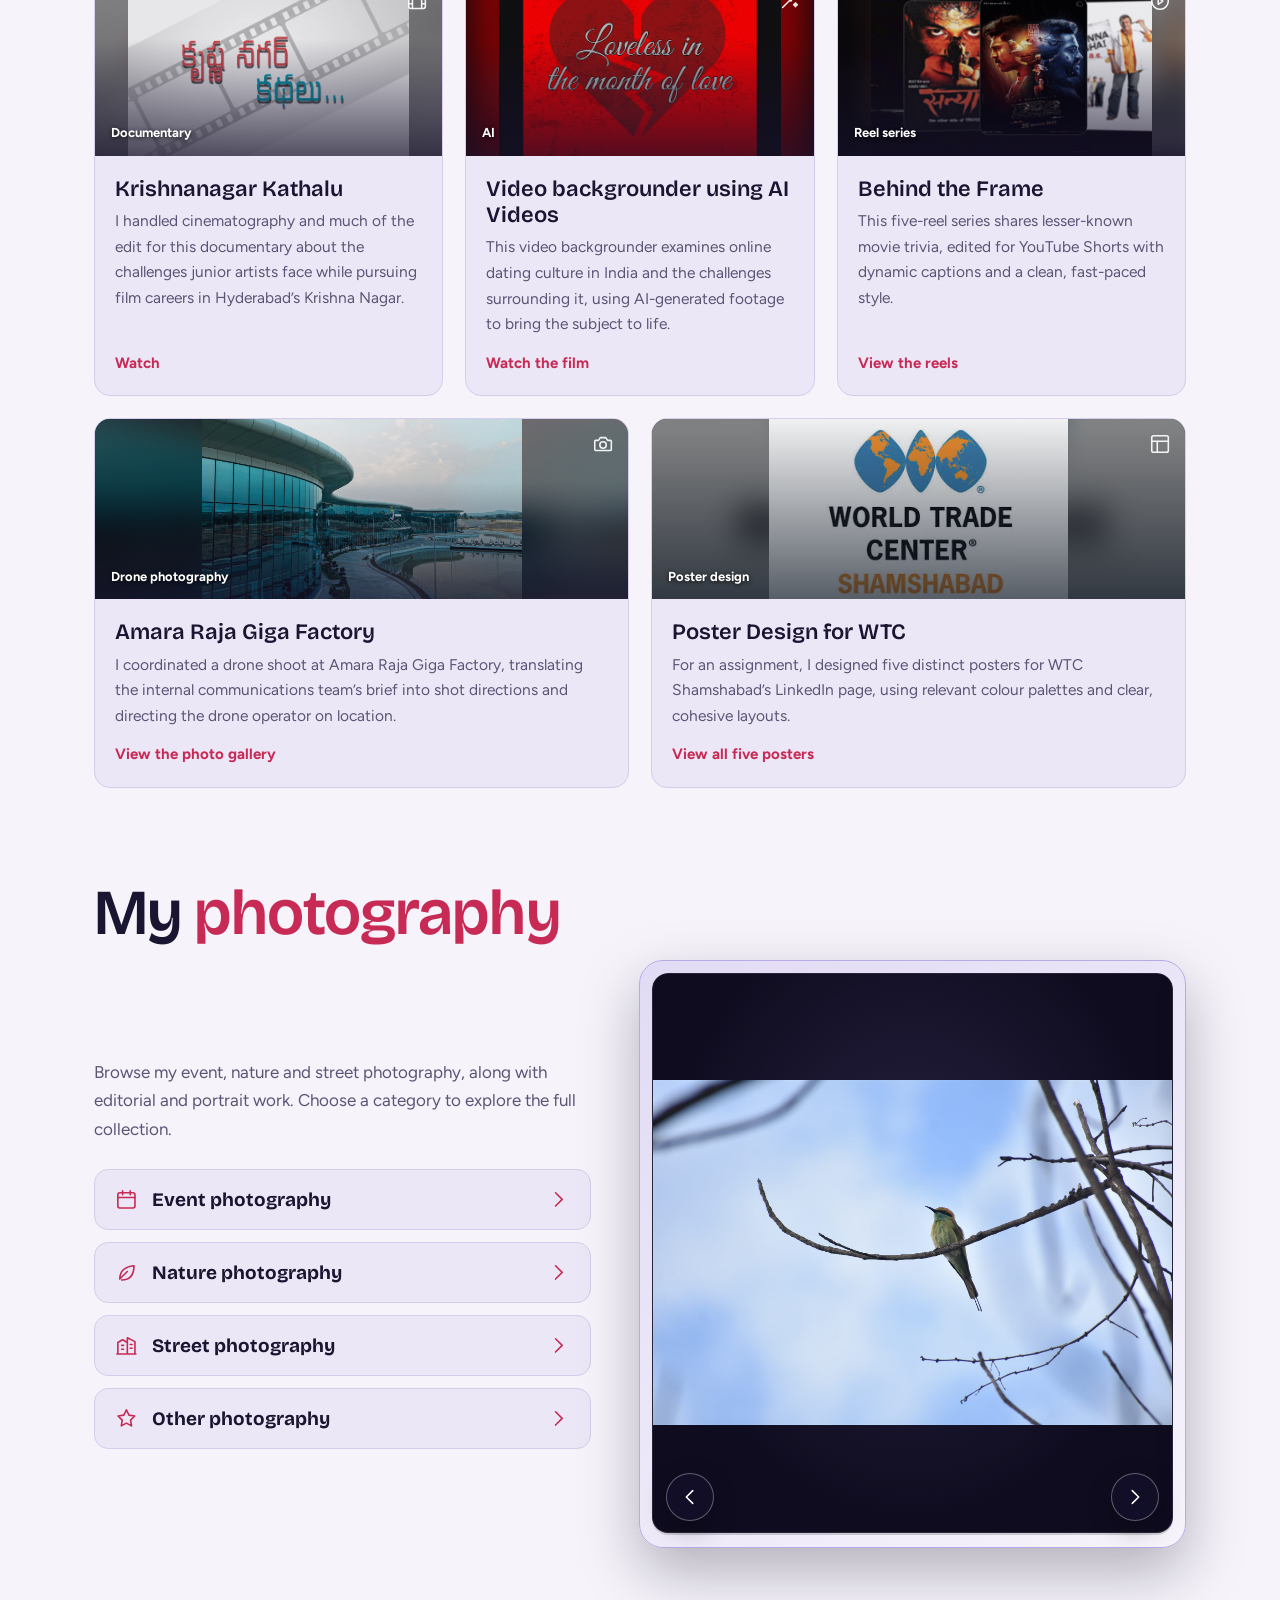
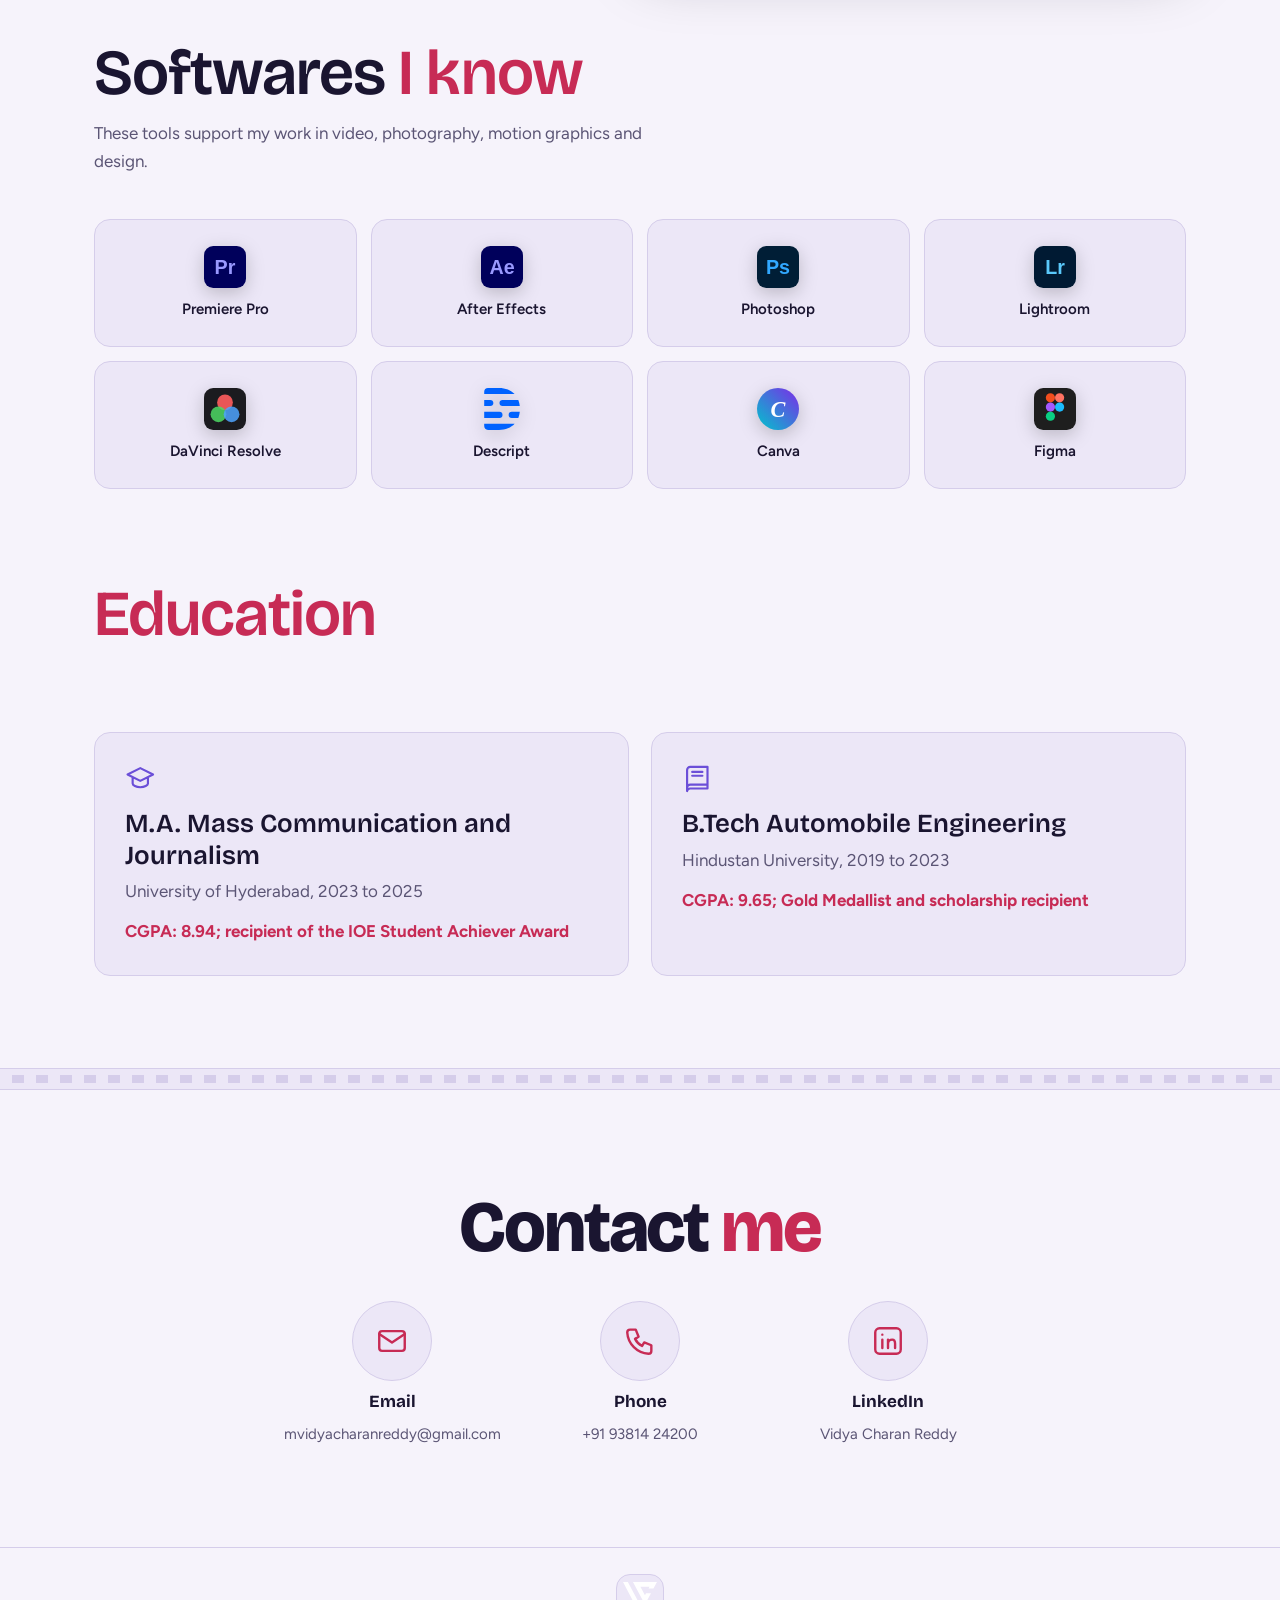
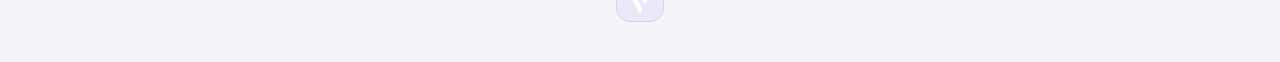
==== commit d33432f2: "Rename software section heading" ====
--- a/index.html
+++ b/index.html
@@ -131,7 +131,7 @@
 <div class="carw"><div class="car" id="car" tabindex="0" aria-label="Featured photographs"></div><button class="cb2 l" id="cprev" aria-label="Previous photo"><svg class="i"><use href="#chl"/></svg></button><button class="cb2 r" id="cnext" aria-label="Next photo"><svg class="i"><use href="#chr"/></svg></button></div></div>
 </section>
 
-<section id="skills" class="software-section" style="padding-top:0"><h2>Software <em>I know</em></h2><p class="sub">These tools support my work in video, photography, motion graphics and design.</p><div class="software-grid"><div class="software-item"><svg class="app"><use href="#ic-pr"/></svg><span>Premiere Pro</span></div><div class="software-item"><svg class="app"><use href="#ic-ae"/></svg><span>After Effects</span></div><div class="software-item"><svg class="app"><use href="#ic-ps"/></svg><span>Photoshop</span></div><div class="software-item"><svg class="app"><use href="#ic-lr"/></svg><span>Lightroom</span></div><div class="software-item"><svg class="app"><use href="#ic-dr"/></svg><span>DaVinci Resolve</span></div><div class="software-item"><svg class="app"><use href="#ic-ds"/></svg><span>Descript</span></div><div class="software-item"><svg class="app"><use href="#ic-cv"/></svg><span>Canva</span></div><div class="software-item"><svg class="app"><use href="#ic-fg"/></svg><span>Figma</span></div></div></section>
+<section id="skills" class="software-section" style="padding-top:0"><h2>Softwares <em>I know</em></h2><p class="sub">These tools support my work in video, photography, motion graphics and design.</p><div class="software-grid"><div class="software-item"><svg class="app"><use href="#ic-pr"/></svg><span>Premiere Pro</span></div><div class="software-item"><svg class="app"><use href="#ic-ae"/></svg><span>After Effects</span></div><div class="software-item"><svg class="app"><use href="#ic-ps"/></svg><span>Photoshop</span></div><div class="software-item"><svg class="app"><use href="#ic-lr"/></svg><span>Lightroom</span></div><div class="software-item"><svg class="app"><use href="#ic-dr"/></svg><span>DaVinci Resolve</span></div><div class="software-item"><svg class="app"><use href="#ic-ds"/></svg><span>Descript</span></div><div class="software-item"><svg class="app"><use href="#ic-cv"/></svg><span>Canva</span></div><div class="software-item"><svg class="app"><use href="#ic-fg"/></svg><span>Figma</span></div></div></section>
 
 <section id="education" style="padding-top:0">
 <h2><em>Education</em></h2>
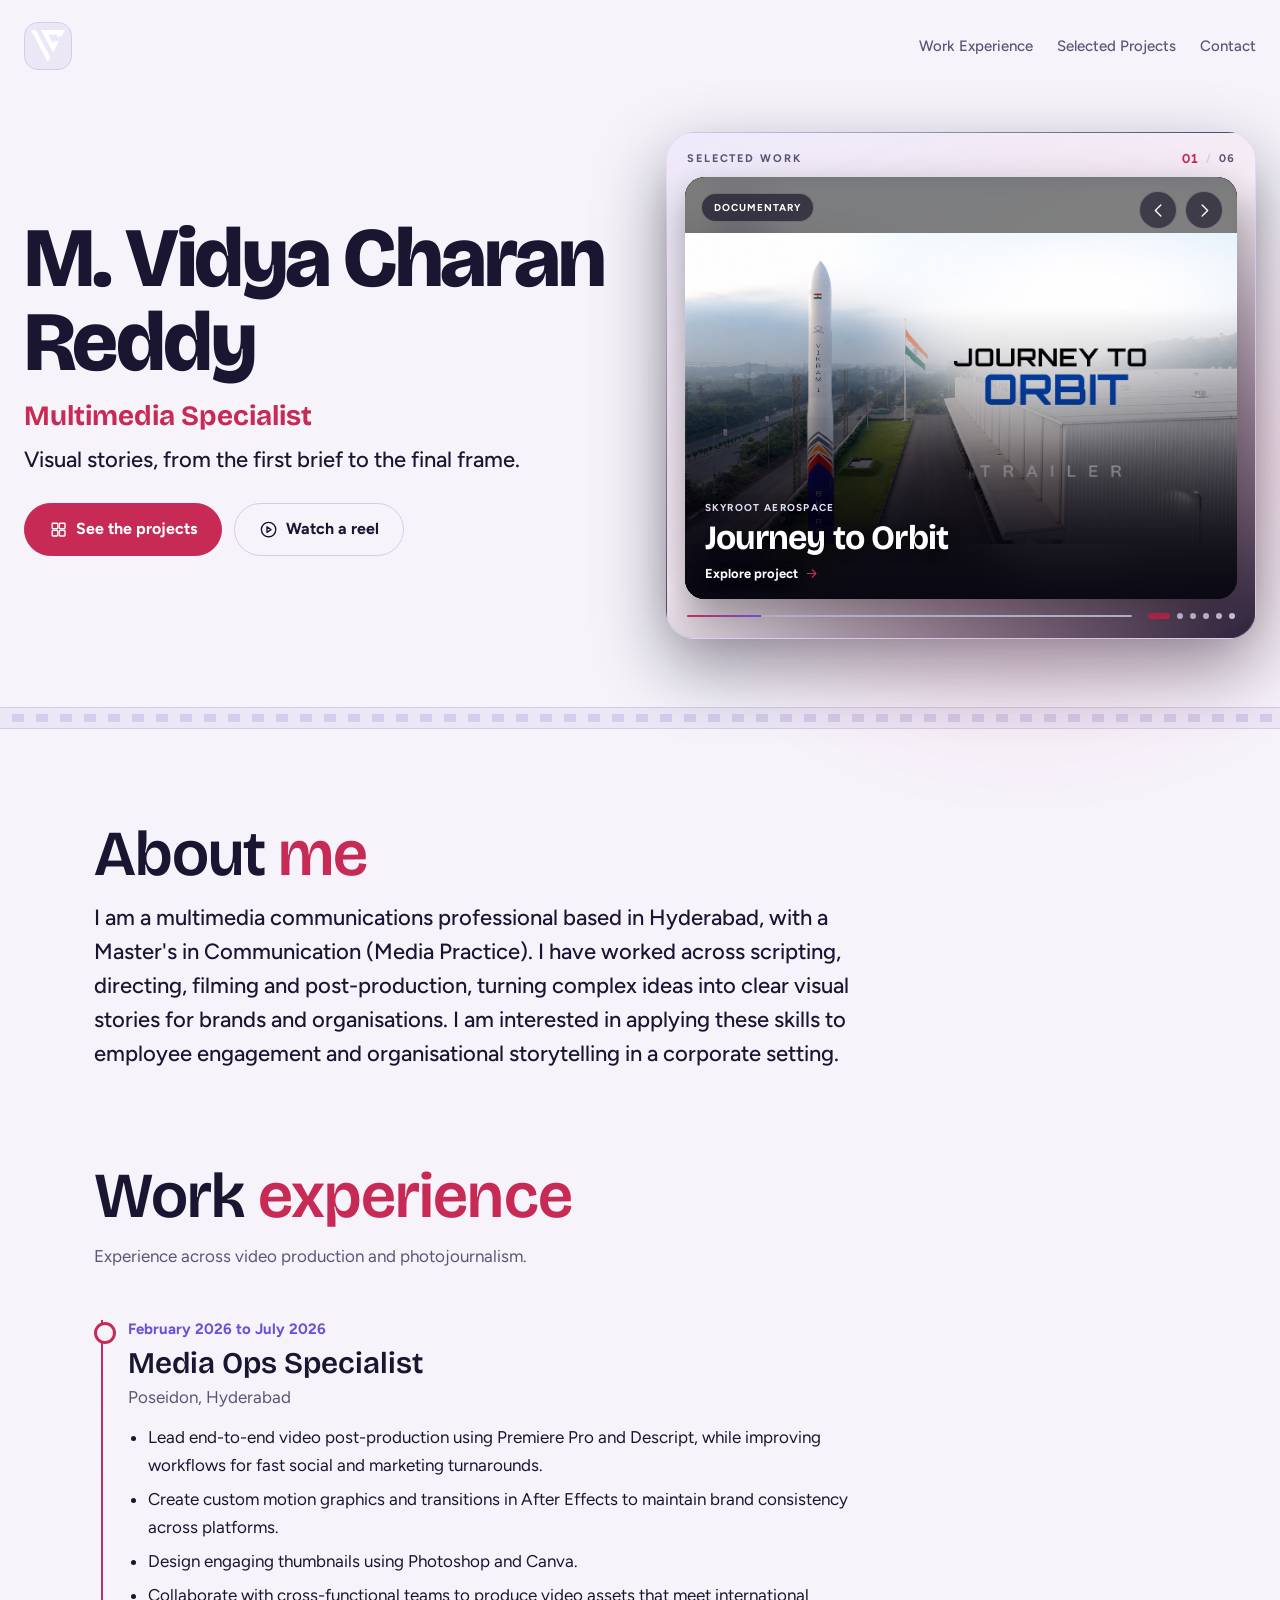
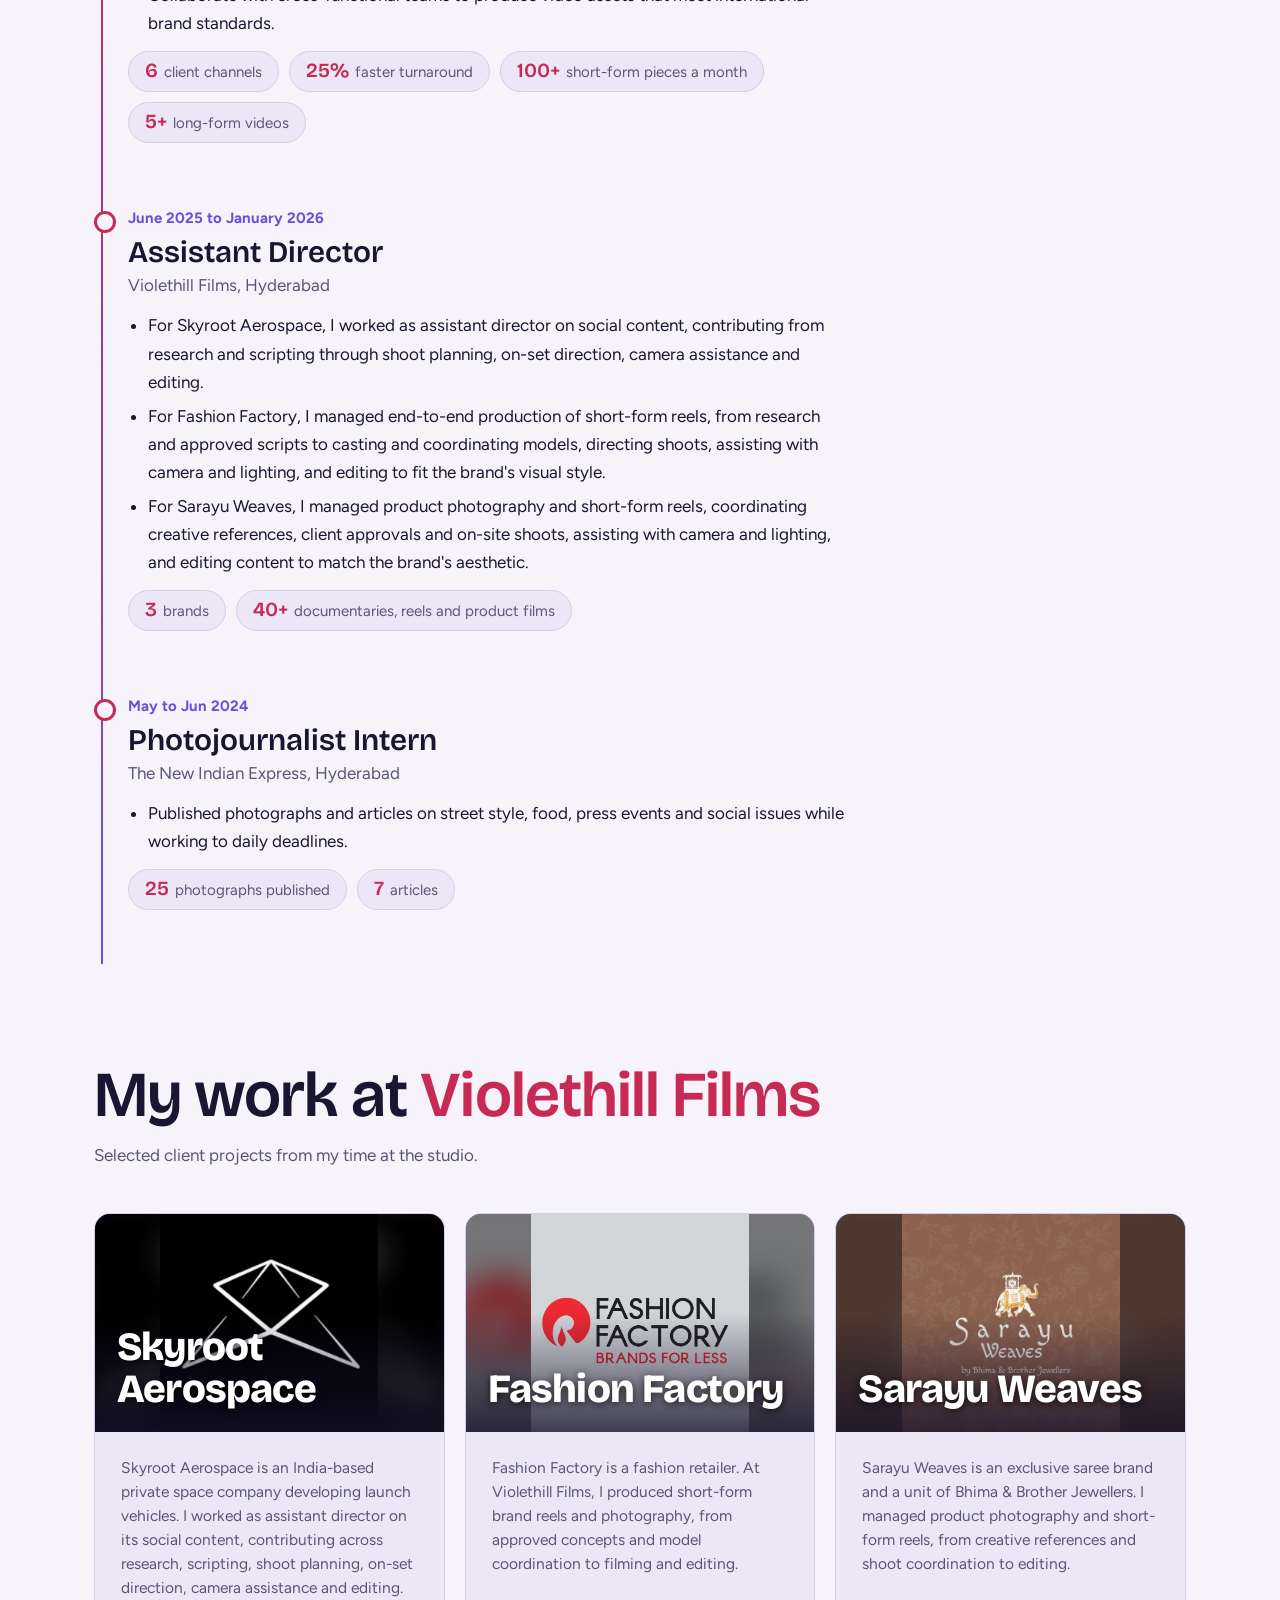
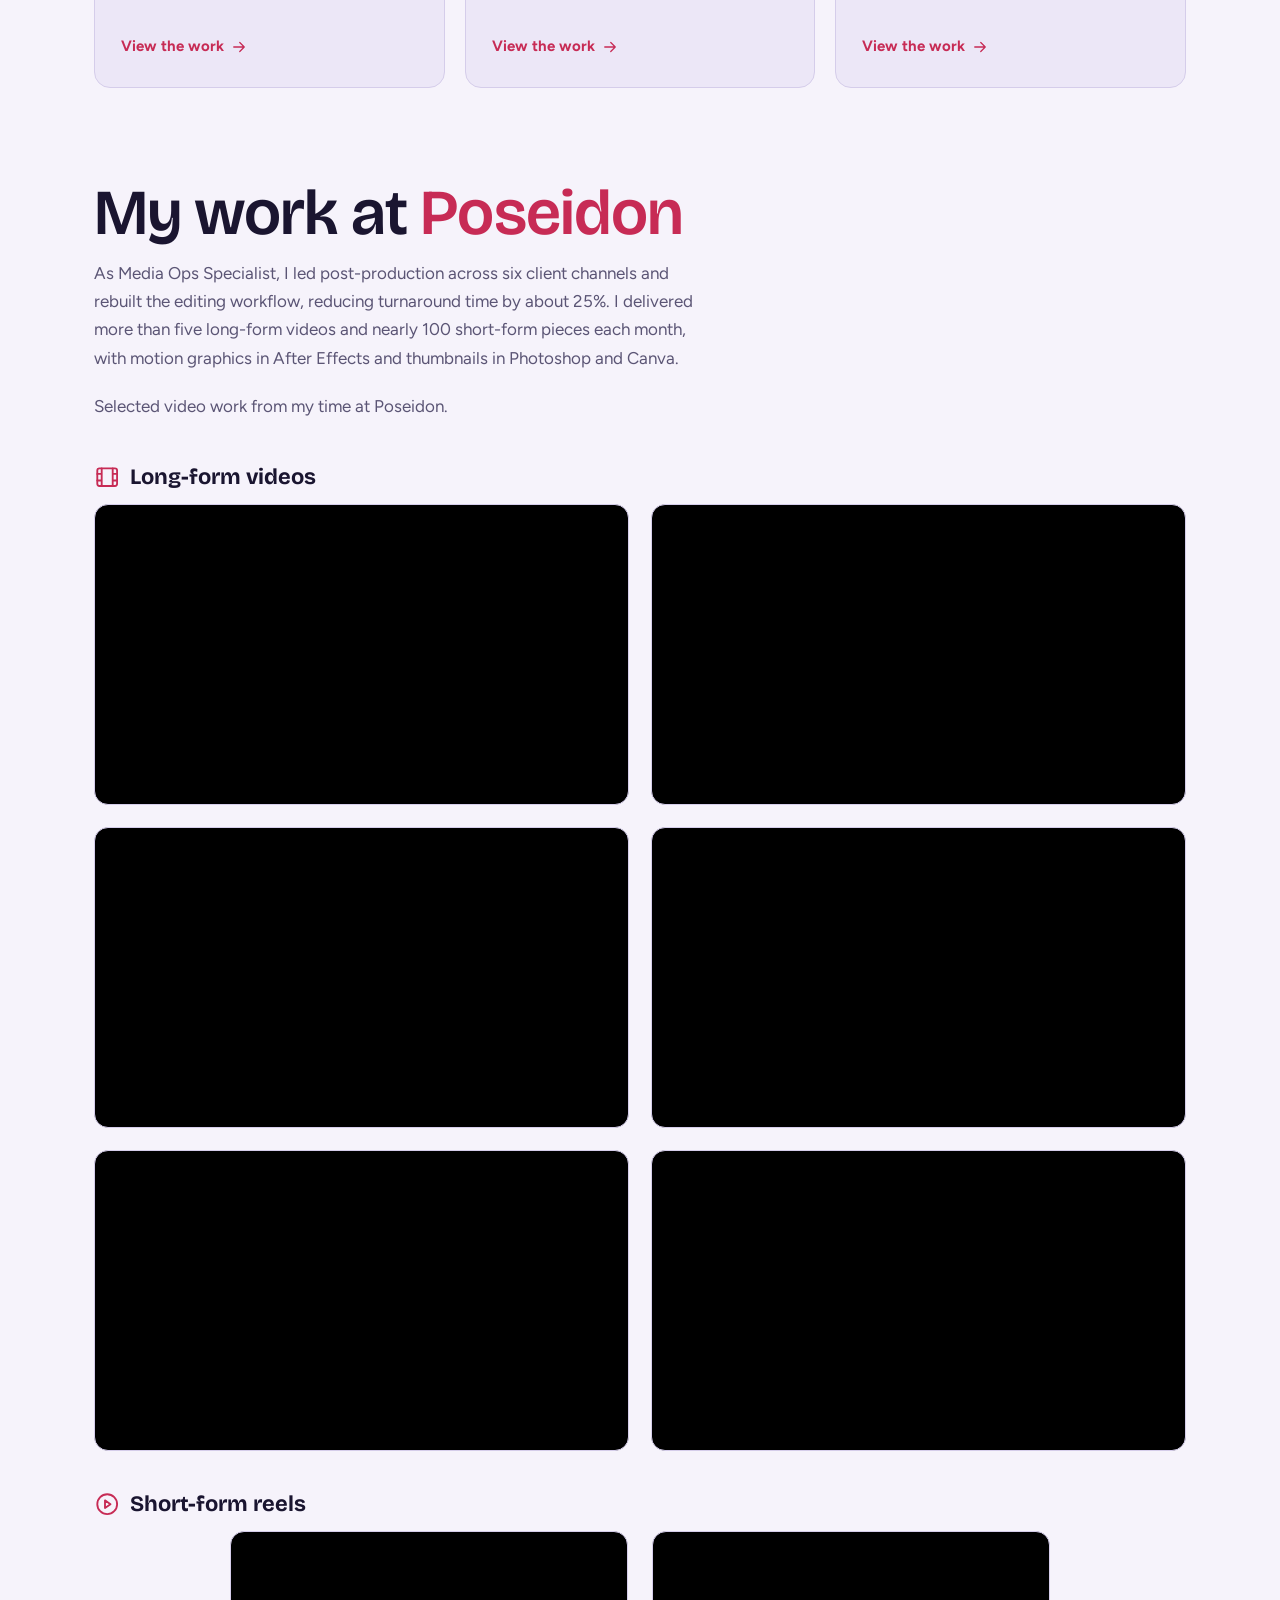
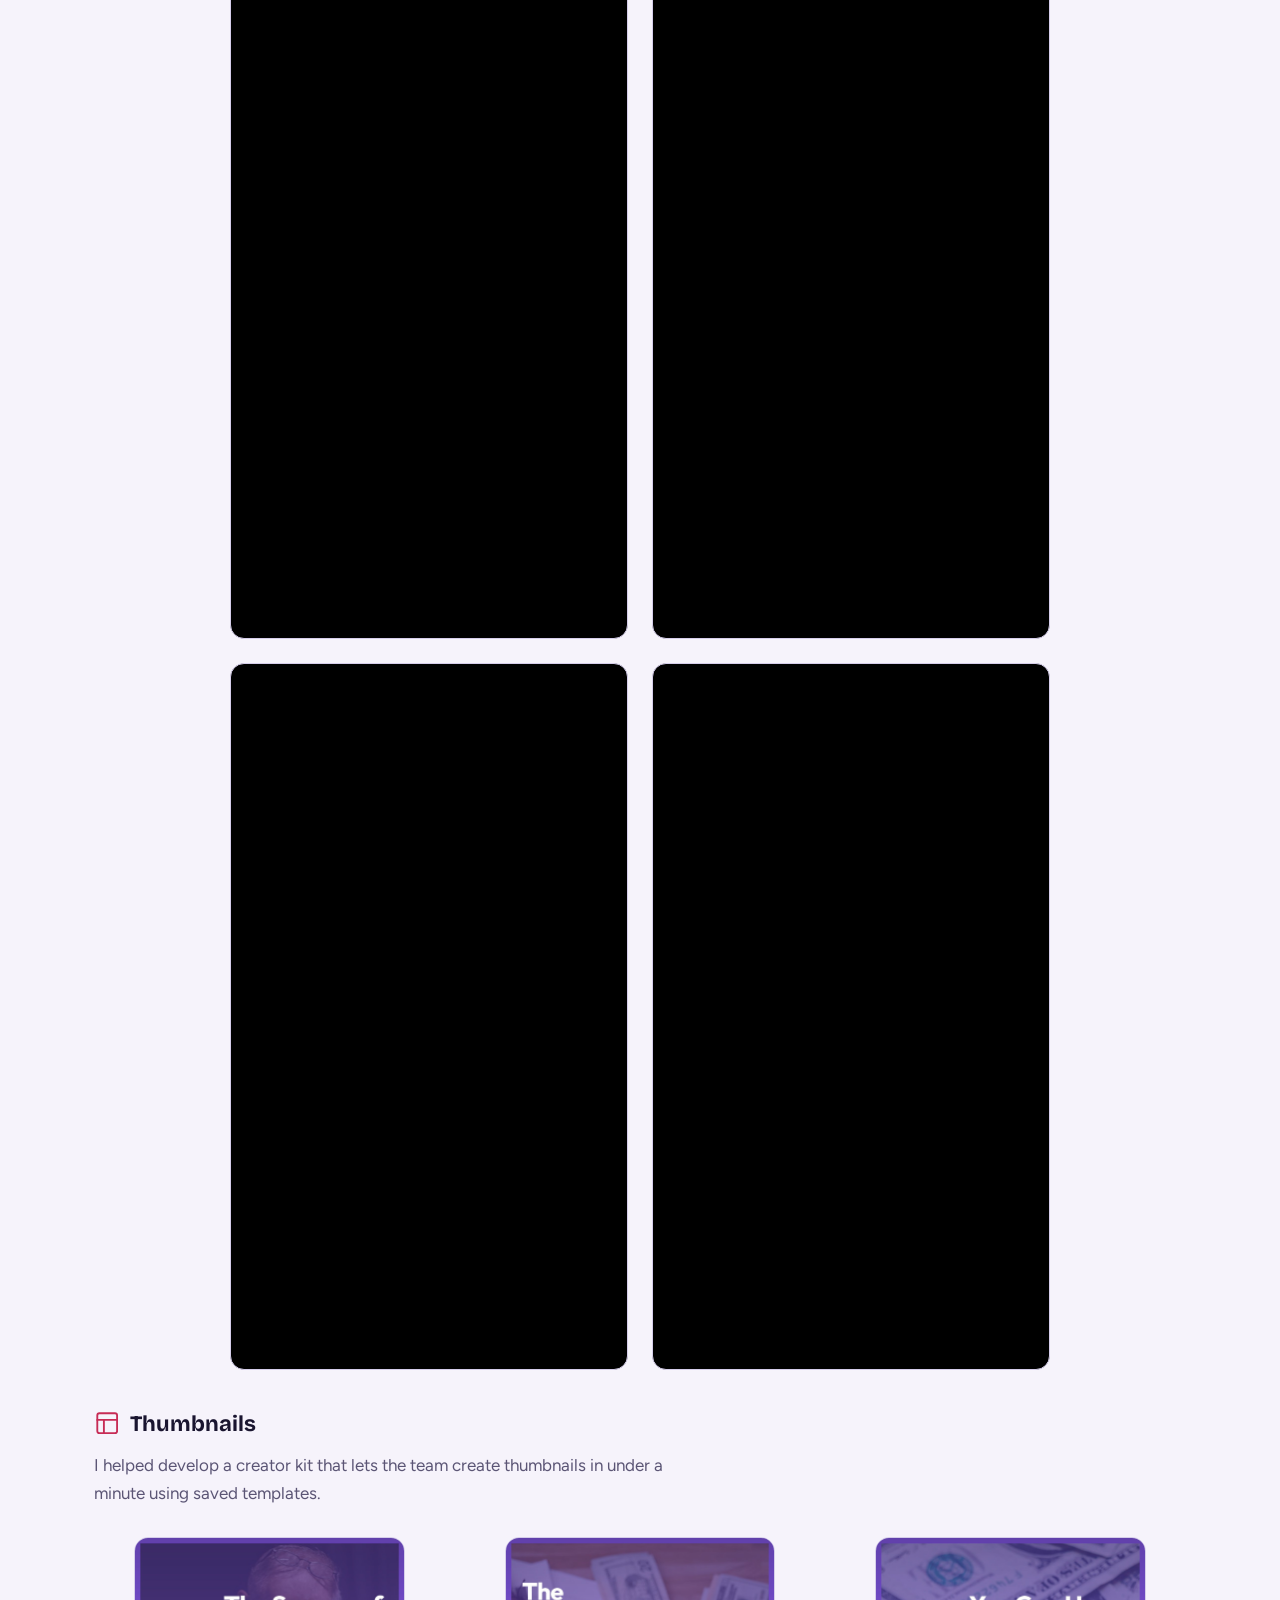
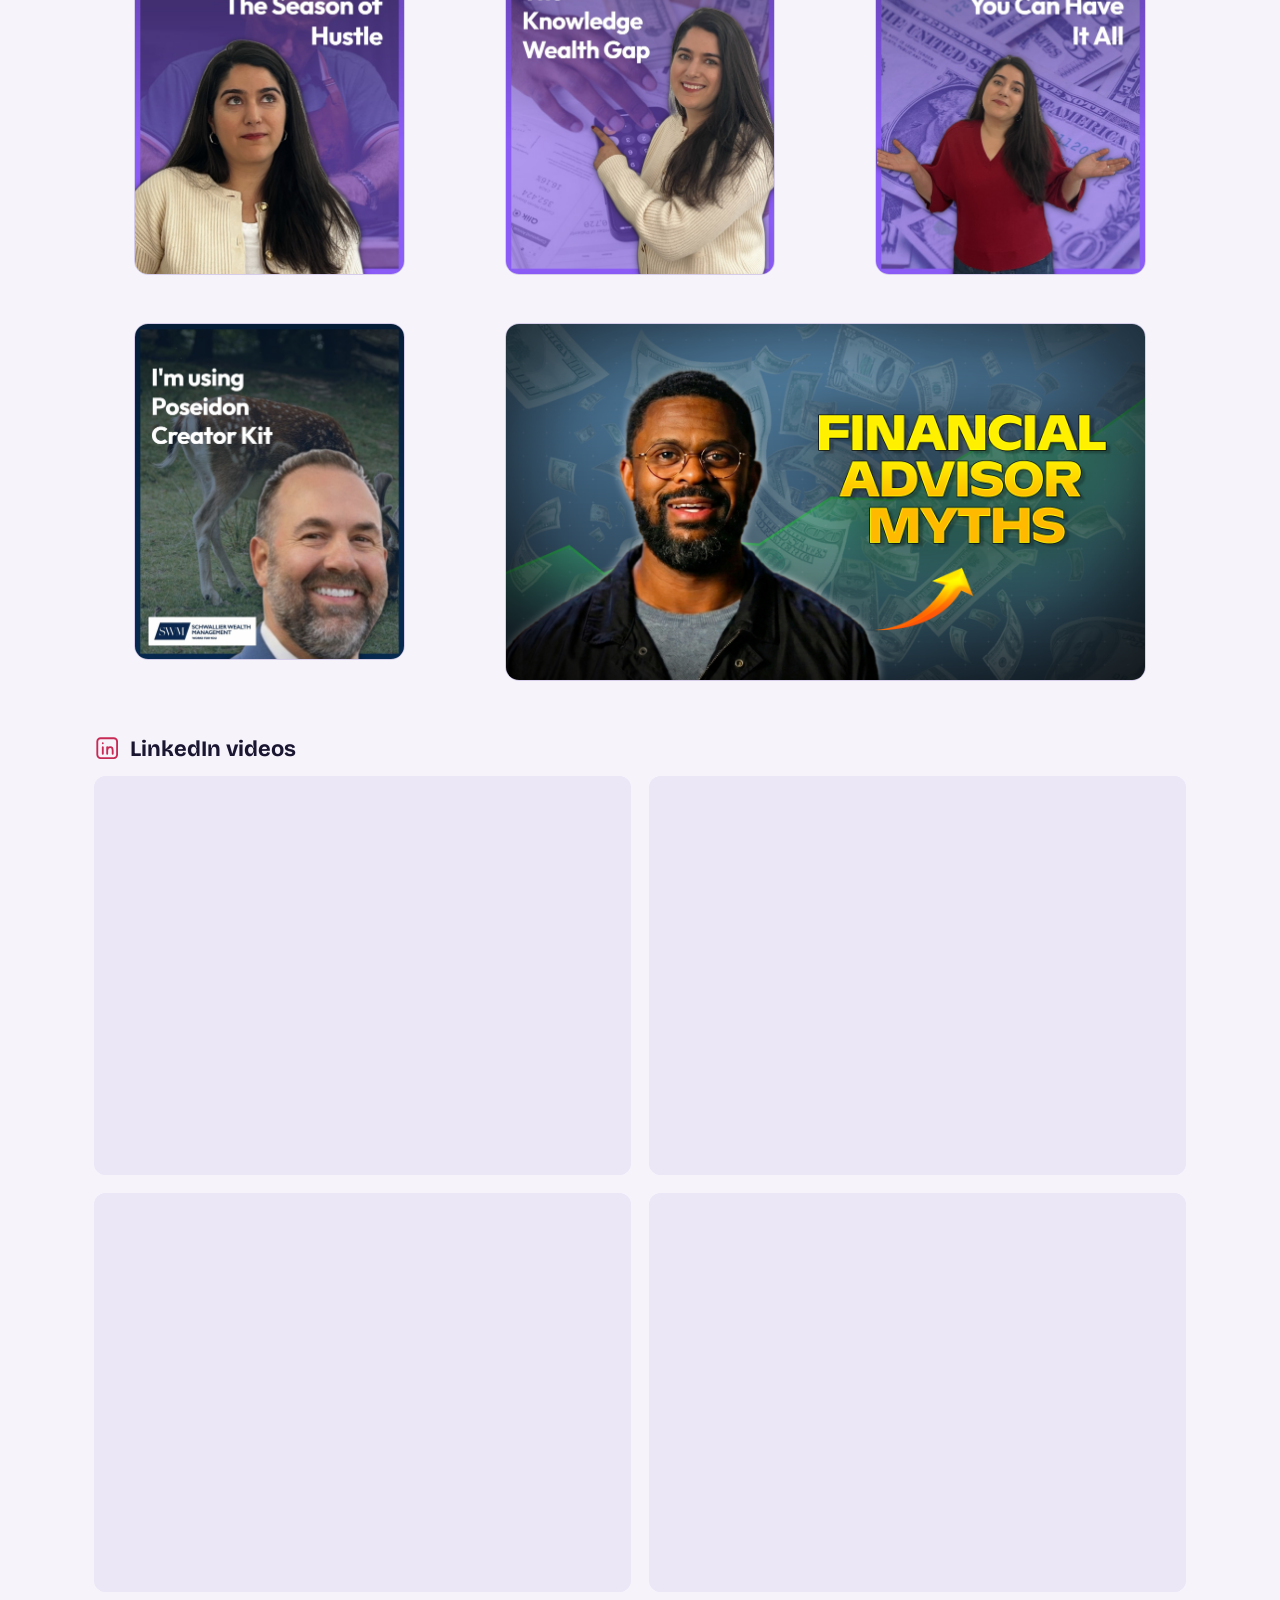
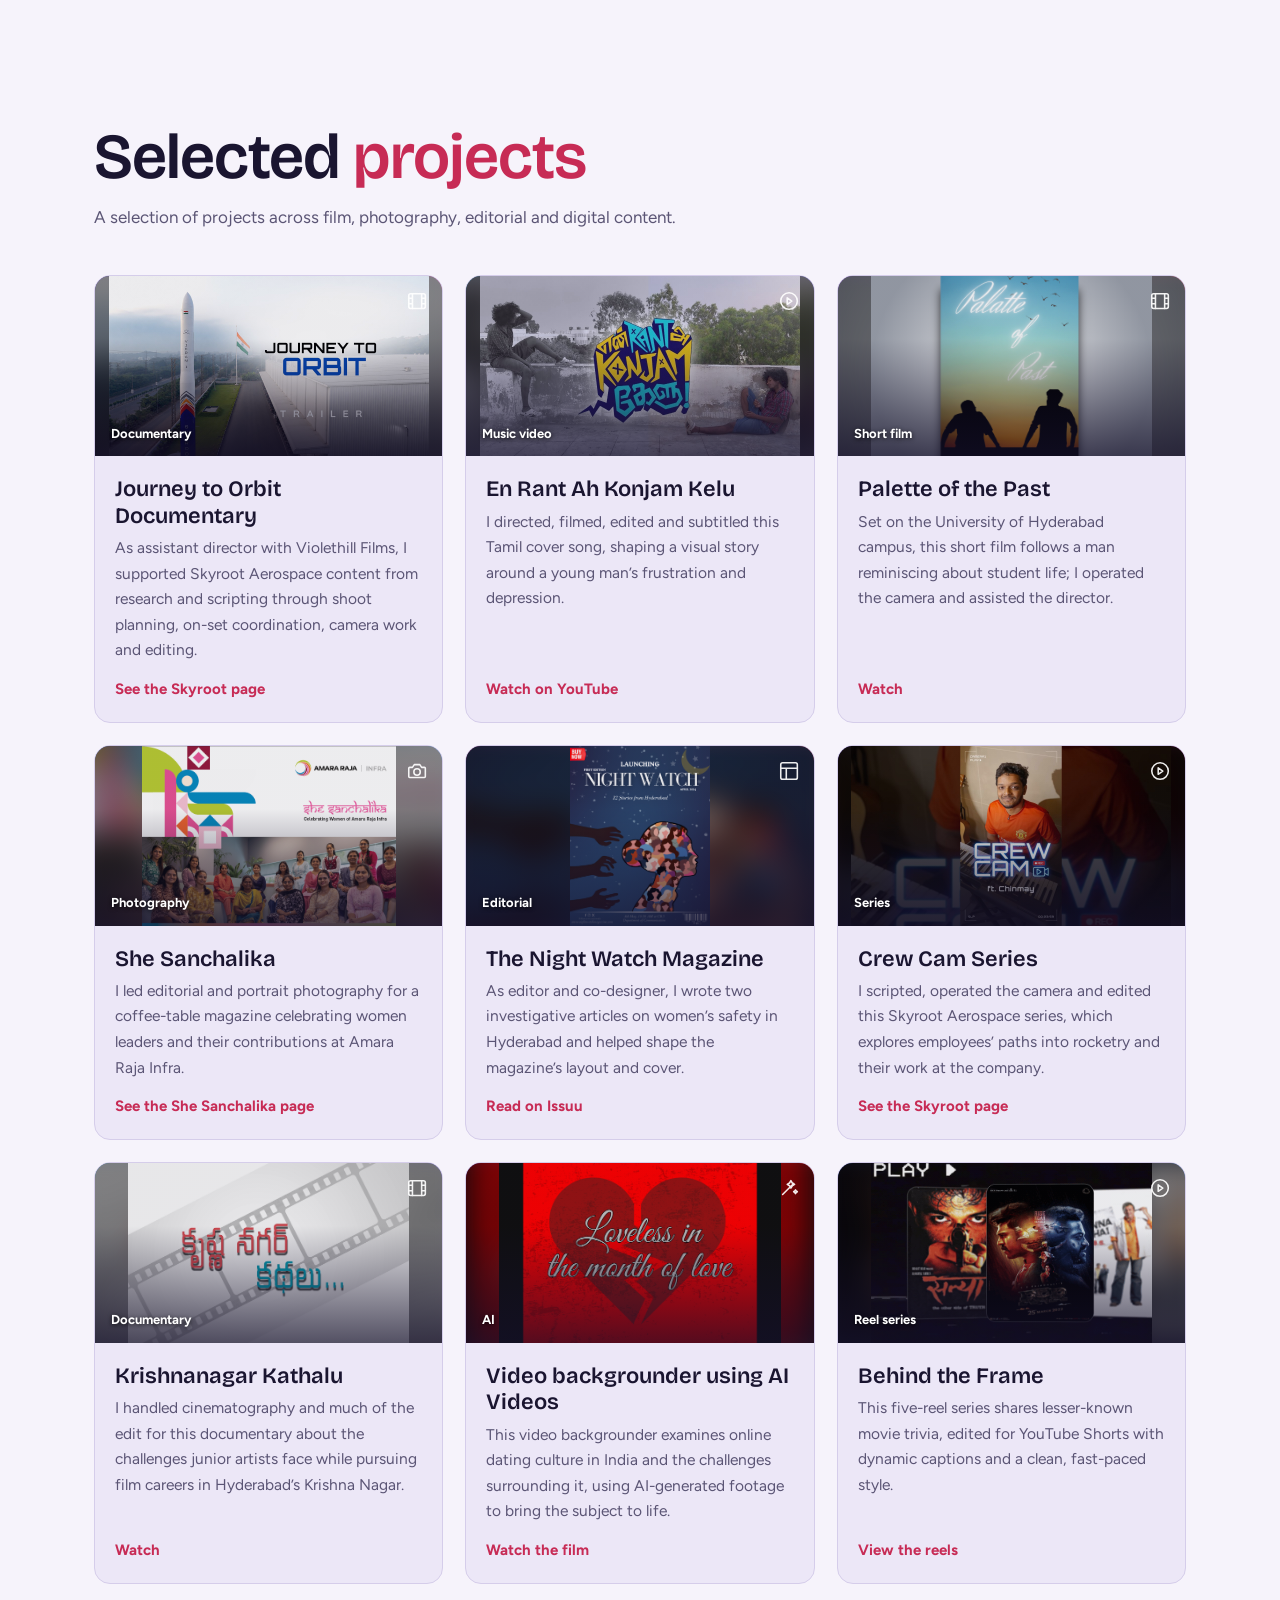
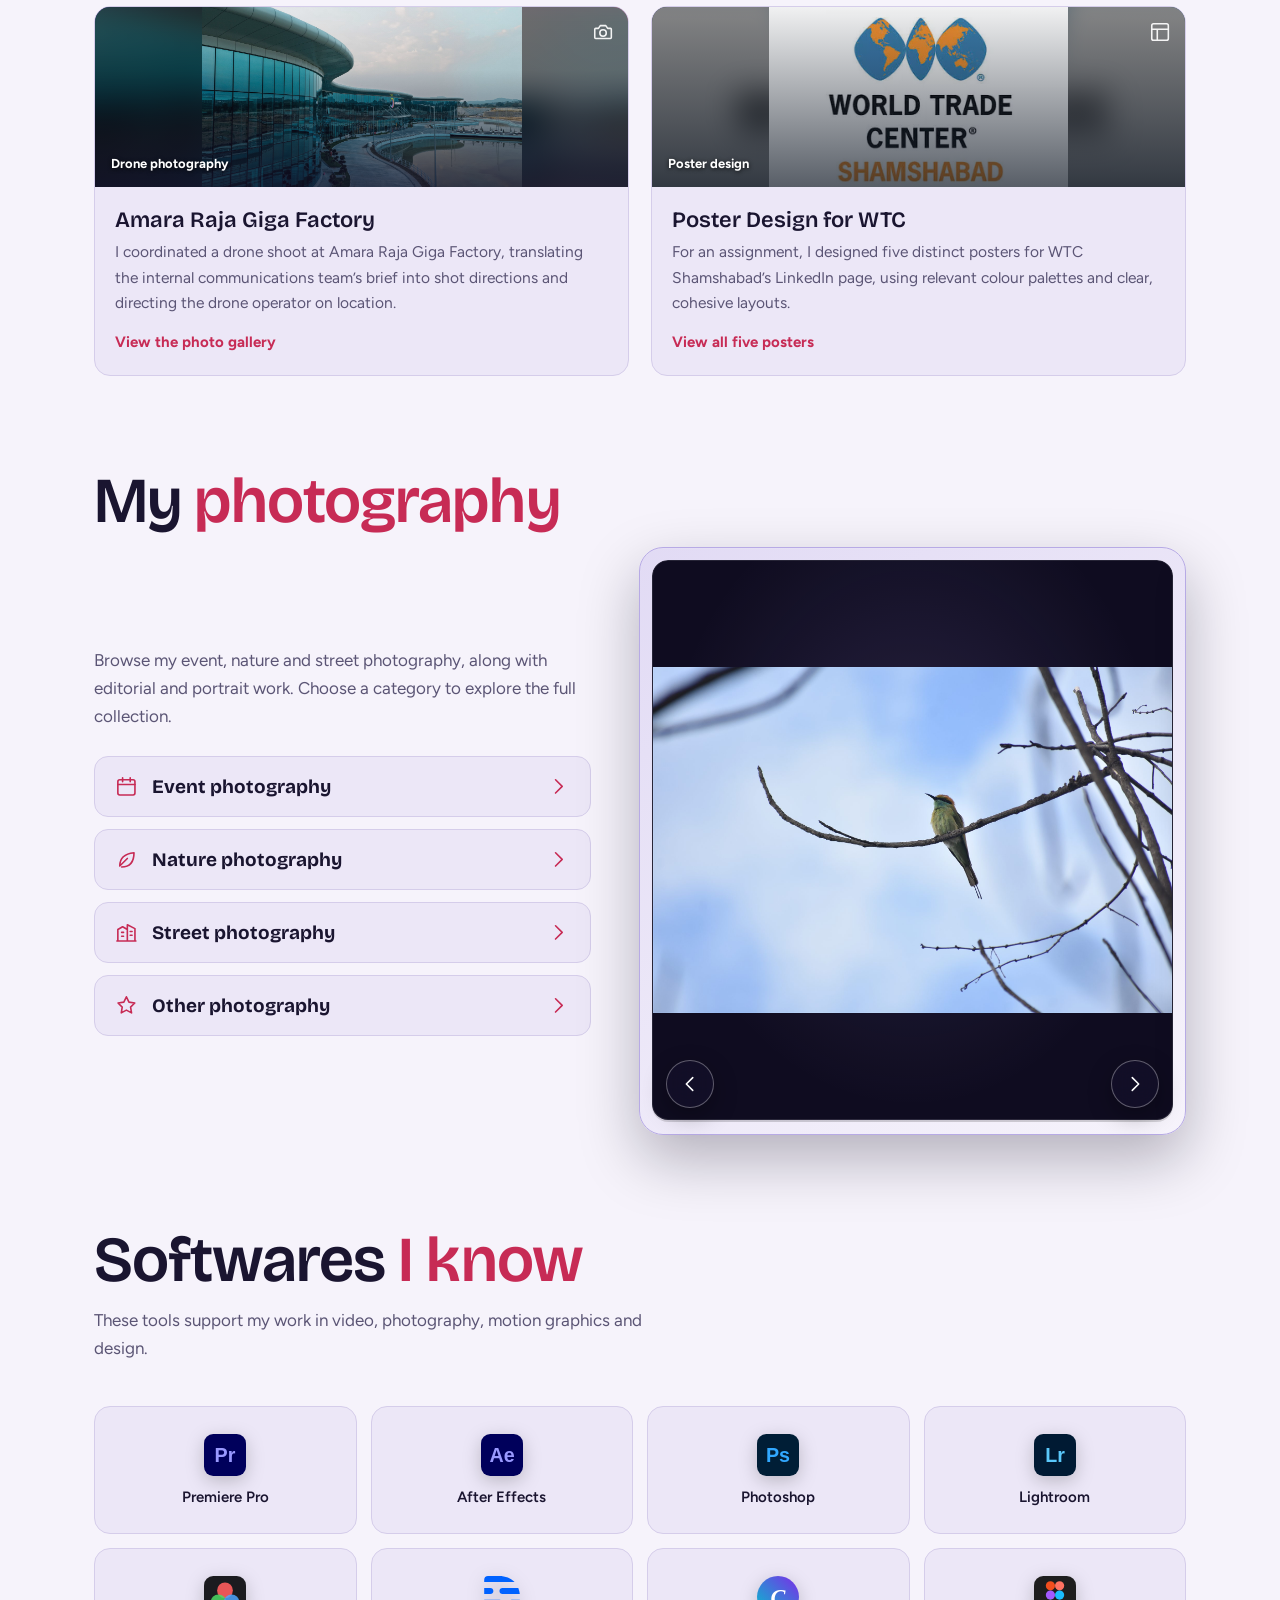
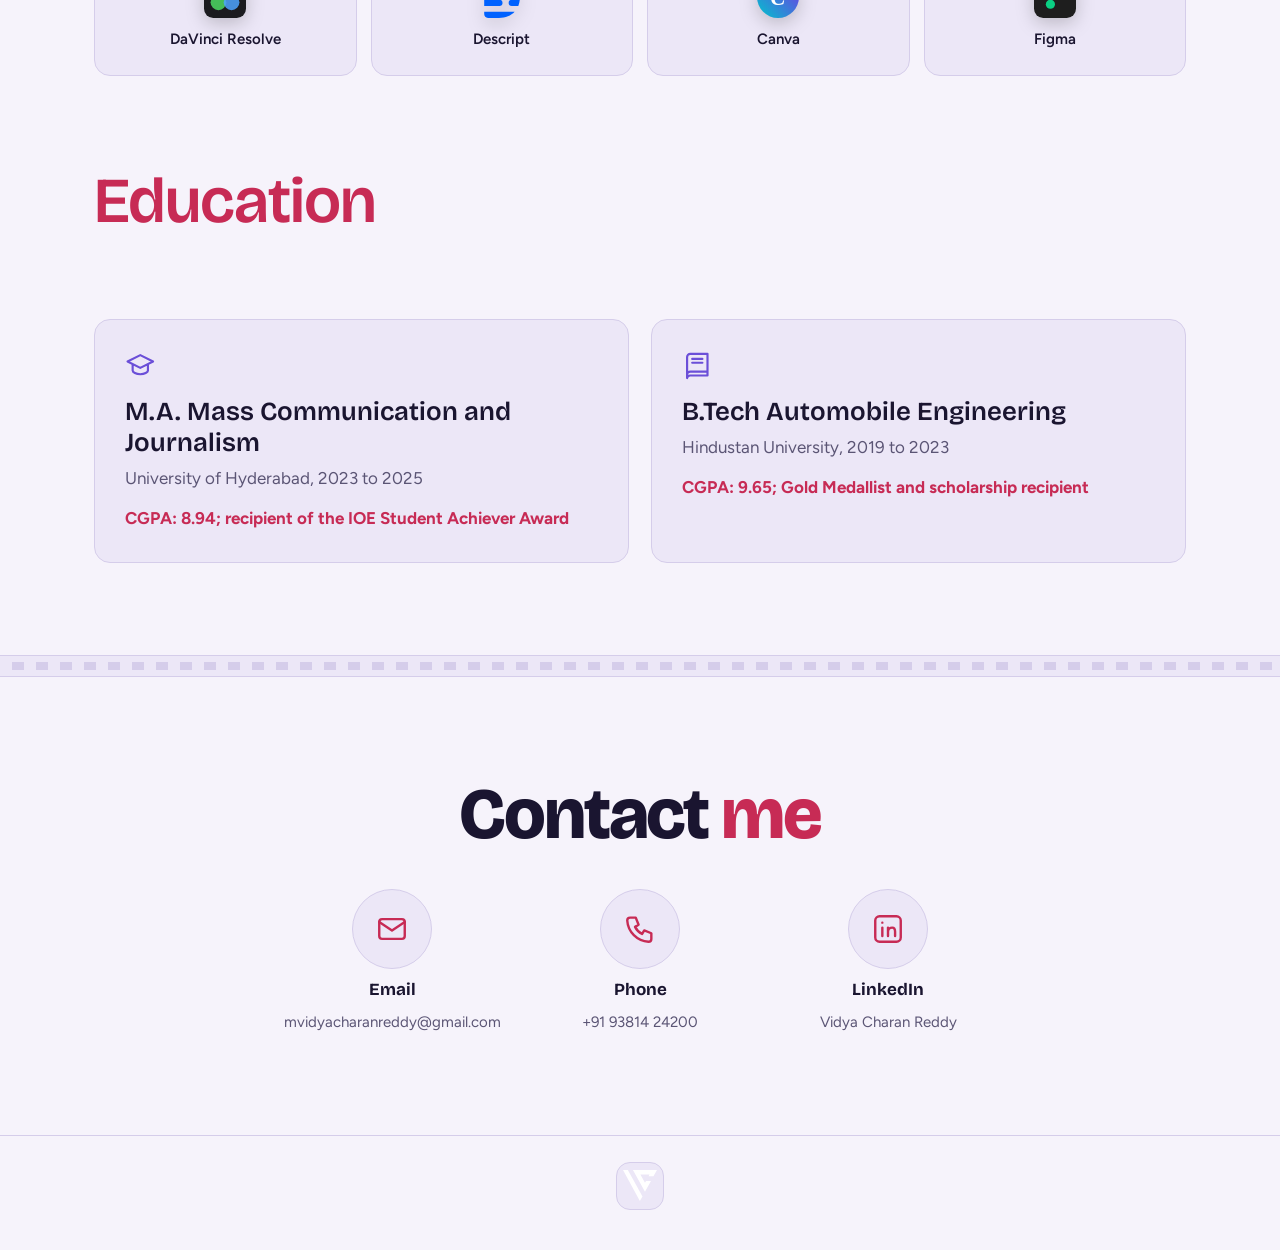
==== commit f0a102a1: "Update LinkedIn video gallery" ====
--- a/index.html
+++ b/index.html
@@ -117,7 +117,7 @@
 <h2>My work at <em>Poseidon</em></h2>
 <p class="sub">As Media Ops Specialist, I led post-production across six client channels and rebuilt the editing workflow, reducing turnaround time by about 25%. I delivered more than five long-form videos and nearly 100 short-form pieces each month, with motion graphics in After Effects and thumbnails in Photoshop and Canva.</p>
 <p class="sub" style="margin-top:-24px">Selected video work from my time at Poseidon.</p>
-<h3 class="ps"><svg class="i"><use href="#film"/></svg>Long-form videos</h3><div class="vg poseidon-long"><div class="vp drive-video"><iframe src="https://drive.google.com/file/d/11yCzvf1npUNnIISnVw1gMYFCAG-lGOJr/preview" title="Poseidon long-form video 1" allow="autoplay; encrypted-media" allowfullscreen loading="lazy"></iframe></div><div class="vp drive-video"><iframe src="https://drive.google.com/file/d/1-wROf18GCailIoNIzbmOPJgZyIznuK-5/preview" title="Poseidon long-form video 2" allow="autoplay; encrypted-media" allowfullscreen loading="lazy"></iframe></div><div class="vp drive-video"><iframe src="https://drive.google.com/file/d/1oXvR57BRoO7LJTQwvADFvLTGb5Ngv3XO/preview" title="Poseidon long-form video 3" allow="autoplay; encrypted-media" allowfullscreen loading="lazy"></iframe></div><div class="vp drive-video"><iframe src="https://drive.google.com/file/d/1-9j3pe1iEvlugoetuEcYP1bkMXyjE3V7/preview" title="Poseidon long-form video 4" allow="autoplay; encrypted-media" allowfullscreen loading="lazy"></iframe></div><div class="vp drive-video"><iframe src="https://drive.google.com/file/d/1PfA6vMZNELEOgchRD_PbcqvbXy1mLla2/preview" title="Poseidon long-form video 5" allow="autoplay; encrypted-media" allowfullscreen loading="lazy"></iframe></div><div class="vp drive-video"><iframe src="https://drive.google.com/file/d/1s-z6ERbyY52j5HQT3TUO1vMm-ofYe3dj/preview" title="Poseidon long-form video 6" allow="autoplay; encrypted-media" allowfullscreen loading="lazy"></iframe></div></div><h3 class="ps"><svg class="i"><use href="#play"/></svg>Short-form reels</h3><div class="vg poseidon-short"><div class="vp drive-video"><iframe src="https://drive.google.com/file/d/1CmVnpDqhBFWIzYyOvQ6BI3Dr-M4XUqqP/preview" title="Poseidon short-form video 1" allow="autoplay; encrypted-media" allowfullscreen loading="lazy"></iframe></div><div class="vp drive-video"><iframe src="https://drive.google.com/file/d/14XfmE_NQ32wXGUIFrt_X8Fbel8s_jMUn/preview" title="Poseidon short-form video 2" allow="autoplay; encrypted-media" allowfullscreen loading="lazy"></iframe></div><div class="vp drive-video"><iframe src="https://drive.google.com/file/d/1OMO2jqE9uazpVTXStmhneLO5VVA_VgQh/preview" title="Poseidon short-form video 3" allow="autoplay; encrypted-media" allowfullscreen loading="lazy"></iframe></div><div class="vp drive-video"><iframe src="https://drive.google.com/file/d/1jbOYbnvYN2-AsZ8YQf1YK2vQnaS359MQ/preview" title="Poseidon short-form video 4" allow="autoplay; encrypted-media" allowfullscreen loading="lazy"></iframe></div></div><h3 class="ps"><svg class="i"><use href="#layout"/></svg>Thumbnails</h3><p class="sub" style="margin:0 0 16px">I helped develop a creator kit that lets the team create thumbnails in under a minute using saved templates.</p><div class="vg poseidon-thumbnails"><figure class="vp poseidon-thumb"><img src="images/poseidon/thumbnails/11.%20The%20Season%20Of%20Hustle.jpg" alt="The Season of Hustle thumbnail" loading="lazy" decoding="async"></figure><figure class="vp poseidon-thumb"><img src="images/poseidon/thumbnails/5.%20The%20knowledge%20wealth%20gap.jpg" alt="The Knowledge Wealth Gap thumbnail" loading="lazy" decoding="async"></figure><figure class="vp poseidon-thumb"><img src="images/poseidon/thumbnails/8.%20You%20Can%20Have%20It%20All.jpg" alt="You Can Have It All thumbnail" loading="lazy" decoding="async"></figure><figure class="vp poseidon-thumb"><img src="images/poseidon/thumbnails/imUsingPoseidonCreatorKit-square.jpg" alt="Creator kit thumbnail template example" loading="lazy" decoding="async"></figure><figure class="vp poseidon-thumb"><img src="images/poseidon/thumbnails/Thumbnail%20Chapter%207.png" alt="Chapter 7 thumbnail design" loading="lazy" decoding="async"></figure></div><h3 class="ps"><svg class="i"><use href="#in"/></svg>LinkedIn videos</h3><div class="linkedin-grid"><div class="linkedin-embed"><iframe src="https://www.linkedin.com/embed/feed/update/urn:li:ugcPost:7475284985206382592?compact=1" width="504" height="399" frameborder="0" allowfullscreen title="Poseidon LinkedIn video 01" loading="lazy"></iframe></div><div class="linkedin-embed"><iframe src="https://www.linkedin.com/embed/feed/update/urn:li:ugcPost:7470899475130101760?compact=1" width="504" height="399" frameborder="0" allowfullscreen title="Poseidon LinkedIn video 02" loading="lazy"></iframe></div><div class="linkedin-embed"><iframe src="https://www.linkedin.com/embed/feed/update/urn:li:ugcPost:7463288569953144832?compact=1" width="504" height="399" frameborder="0" allowfullscreen title="Poseidon LinkedIn video 03" loading="lazy"></iframe></div><div class="linkedin-embed"><iframe src="https://www.linkedin.com/embed/feed/update/urn:li:ugcPost:7447343664411967489?compact=1" width="504" height="399" frameborder="0" allowfullscreen title="Poseidon LinkedIn video 04" loading="lazy"></iframe></div><div class="linkedin-embed"><iframe src="https://www.linkedin.com/embed/feed/update/urn:li:ugcPost:7493049585473310720?compact=1" width="504" height="399" frameborder="0" allowfullscreen title="Poseidon LinkedIn video 05" loading="lazy"></iframe></div><div class="linkedin-embed"><iframe src="https://www.linkedin.com/embed/feed/update/urn:li:ugcPost:7483265354727669761?compact=1" width="504" height="399" frameborder="0" allowfullscreen title="Poseidon LinkedIn video 06" loading="lazy"></iframe></div><div class="linkedin-embed"><iframe src="https://www.linkedin.com/embed/feed/update/urn:li:ugcPost:7490893732116897793?compact=1" width="504" height="399" frameborder="0" allowfullscreen title="Poseidon LinkedIn video 07" loading="lazy"></iframe></div><div class="linkedin-embed"><iframe src="https://www.linkedin.com/embed/feed/update/urn:li:ugcPost:7495533273683681280?compact=1" width="504" height="399" frameborder="0" allowfullscreen title="Poseidon LinkedIn video 08" loading="lazy"></iframe></div><div class="linkedin-embed"><iframe src="https://www.linkedin.com/embed/feed/update/urn:li:ugcPost:7482857958041833472?compact=1" width="504" height="399" frameborder="0" allowfullscreen title="Poseidon LinkedIn video 09" loading="lazy"></iframe></div><div class="linkedin-embed"><iframe src="https://www.linkedin.com/embed/feed/update/urn:li:ugcPost:7488655569797689344?compact=1" width="504" height="399" frameborder="0" allowfullscreen title="Poseidon LinkedIn video 10" loading="lazy"></iframe></div><div class="linkedin-embed"><iframe src="https://www.linkedin.com/embed/feed/update/urn:li:ugcPost:7480321313790709762?compact=1" width="504" height="399" frameborder="0" allowfullscreen title="Poseidon LinkedIn video 11" loading="lazy"></iframe></div><div class="linkedin-embed"><iframe src="https://www.linkedin.com/embed/feed/update/urn:li:ugcPost:7488655577666060288?compact=1" width="504" height="399" frameborder="0" allowfullscreen title="Poseidon LinkedIn video 12" loading="lazy"></iframe></div></div></section>
+<h3 class="ps"><svg class="i"><use href="#film"/></svg>Long-form videos</h3><div class="vg poseidon-long"><div class="vp drive-video"><iframe src="https://drive.google.com/file/d/11yCzvf1npUNnIISnVw1gMYFCAG-lGOJr/preview" title="Poseidon long-form video 1" allow="autoplay; encrypted-media" allowfullscreen loading="lazy"></iframe></div><div class="vp drive-video"><iframe src="https://drive.google.com/file/d/1-wROf18GCailIoNIzbmOPJgZyIznuK-5/preview" title="Poseidon long-form video 2" allow="autoplay; encrypted-media" allowfullscreen loading="lazy"></iframe></div><div class="vp drive-video"><iframe src="https://drive.google.com/file/d/1oXvR57BRoO7LJTQwvADFvLTGb5Ngv3XO/preview" title="Poseidon long-form video 3" allow="autoplay; encrypted-media" allowfullscreen loading="lazy"></iframe></div><div class="vp drive-video"><iframe src="https://drive.google.com/file/d/1-9j3pe1iEvlugoetuEcYP1bkMXyjE3V7/preview" title="Poseidon long-form video 4" allow="autoplay; encrypted-media" allowfullscreen loading="lazy"></iframe></div><div class="vp drive-video"><iframe src="https://drive.google.com/file/d/1PfA6vMZNELEOgchRD_PbcqvbXy1mLla2/preview" title="Poseidon long-form video 5" allow="autoplay; encrypted-media" allowfullscreen loading="lazy"></iframe></div><div class="vp drive-video"><iframe src="https://drive.google.com/file/d/1s-z6ERbyY52j5HQT3TUO1vMm-ofYe3dj/preview" title="Poseidon long-form video 6" allow="autoplay; encrypted-media" allowfullscreen loading="lazy"></iframe></div></div><h3 class="ps"><svg class="i"><use href="#play"/></svg>Short-form reels</h3><div class="vg poseidon-short"><div class="vp drive-video"><iframe src="https://drive.google.com/file/d/1CmVnpDqhBFWIzYyOvQ6BI3Dr-M4XUqqP/preview" title="Poseidon short-form video 1" allow="autoplay; encrypted-media" allowfullscreen loading="lazy"></iframe></div><div class="vp drive-video"><iframe src="https://drive.google.com/file/d/14XfmE_NQ32wXGUIFrt_X8Fbel8s_jMUn/preview" title="Poseidon short-form video 2" allow="autoplay; encrypted-media" allowfullscreen loading="lazy"></iframe></div><div class="vp drive-video"><iframe src="https://drive.google.com/file/d/1OMO2jqE9uazpVTXStmhneLO5VVA_VgQh/preview" title="Poseidon short-form video 3" allow="autoplay; encrypted-media" allowfullscreen loading="lazy"></iframe></div><div class="vp drive-video"><iframe src="https://drive.google.com/file/d/1jbOYbnvYN2-AsZ8YQf1YK2vQnaS359MQ/preview" title="Poseidon short-form video 4" allow="autoplay; encrypted-media" allowfullscreen loading="lazy"></iframe></div></div><h3 class="ps"><svg class="i"><use href="#layout"/></svg>Thumbnails</h3><p class="sub" style="margin:0 0 16px">I helped develop a creator kit that lets the team create thumbnails in under a minute using saved templates.</p><div class="vg poseidon-thumbnails"><figure class="vp poseidon-thumb"><img src="images/poseidon/thumbnails/11.%20The%20Season%20Of%20Hustle.jpg" alt="The Season of Hustle thumbnail" loading="lazy" decoding="async"></figure><figure class="vp poseidon-thumb"><img src="images/poseidon/thumbnails/5.%20The%20knowledge%20wealth%20gap.jpg" alt="The Knowledge Wealth Gap thumbnail" loading="lazy" decoding="async"></figure><figure class="vp poseidon-thumb"><img src="images/poseidon/thumbnails/8.%20You%20Can%20Have%20It%20All.jpg" alt="You Can Have It All thumbnail" loading="lazy" decoding="async"></figure><figure class="vp poseidon-thumb"><img src="images/poseidon/thumbnails/imUsingPoseidonCreatorKit-square.jpg" alt="Creator kit thumbnail template example" loading="lazy" decoding="async"></figure><figure class="vp poseidon-thumb"><img src="images/poseidon/thumbnails/Thumbnail%20Chapter%207.png" alt="Chapter 7 thumbnail design" loading="lazy" decoding="async"></figure></div><h3 class="ps"><svg class="i"><use href="#in"/></svg>LinkedIn videos</h3><div class="linkedin-grid"><div class="linkedin-embed"><iframe src="https://www.linkedin.com/embed/feed/update/urn:li:ugcPost:7447343664411967489?compact=1" width="504" height="399" frameborder="0" allowfullscreen title="Poseidon LinkedIn video 04" loading="lazy"></iframe></div><div class="linkedin-embed"><iframe src="https://www.linkedin.com/embed/feed/update/urn:li:ugcPost:7493049585473310720?compact=1" width="504" height="399" frameborder="0" allowfullscreen title="Poseidon LinkedIn video 05" loading="lazy"></iframe></div><div class="linkedin-embed"><iframe src="https://www.linkedin.com/embed/feed/update/urn:li:ugcPost:7488655577666060288?compact=1" width="504" height="399" frameborder="0" allowfullscreen title="Poseidon LinkedIn video 06" loading="lazy"></iframe></div><div class="linkedin-embed"><iframe src="https://www.linkedin.com/embed/feed/update/urn:li:ugcPost:7488655569797689344?compact=1" width="504" height="399" frameborder="0" allowfullscreen title="Poseidon LinkedIn video 07" loading="lazy"></iframe></div></div></section>
 
 <section id="projects" style="padding-top:0">
 <h2>Selected <em>projects</em></h2>
--- a/css/home.css
+++ b/css/home.css
@@ -91,18 +91,20 @@
 .vc-logo{display:inline-grid;place-items:center;width:48px;height:48px;border-radius:14px;background:var(--bg2);border:1px solid var(--line);text-decoration:none}.vc-logo img{display:block;width:34px;height:34px;object-fit:contain}.vc-logo:hover{border-color:var(--acc)}
 .vg{display:grid;gap:16px;margin:0 0 40px;grid-template-columns:repeat(auto-fill,minmax(320px,1fr))}.vg.reel{grid-template-columns:repeat(auto-fill,minmax(200px,1fr))}
 .vg.poseidon-long{grid-template-columns:repeat(auto-fit,minmax(min(100%,460px),1fr));gap:22px}
-.vg.poseidon-short{grid-template-columns:repeat(4,minmax(0,1fr));gap:18px;max-width:960px;margin-inline:auto;margin-bottom:40px}
-.vg.poseidon-thumbnails{grid-template-columns:repeat(4,minmax(0,1fr));gap:18px;align-items:start}
+.vg.poseidon-short{grid-template-columns:repeat(2,minmax(0,1fr));gap:24px;max-width:820px;margin-inline:auto;margin-bottom:40px;align-items:start}
+.vg.poseidon-thumbnails{grid-template-columns:repeat(3,minmax(0,1fr));gap:20px;align-items:start}
 .vg.poseidon-thumbnails .poseidon-thumb:last-child{grid-column:2 / span 2}
 .vg.poseidon-thumbnails .poseidon-thumb{display:block;aspect-ratio:auto;padding:0;overflow:hidden;border:1px solid var(--line);border-radius:14px;background:var(--bg2)}
 .poseidon-thumb img{display:block;width:100%;height:auto;object-fit:contain}
 
 .vp{border:1.5px dashed var(--line);border-radius:14px;background:linear-gradient(135deg,var(--bg2),transparent);display:flex;flex-direction:column;align-items:center;justify-content:center;gap:6px;text-align:center;color:var(--mute);font-size:14px;font-weight:500;aspect-ratio:16/9;padding:12px}.poseidon-short .vp{aspect-ratio:9/16}.vp .i{width:1.8em;height:1.8em;color:var(--lil)}.vp b{color:var(--ink)}
 .vp.drive-video{display:block;padding:0;overflow:hidden;border:1px solid var(--line);background:#000;aspect-ratio:16/9}
-.poseidon-short .vp.drive-video{aspect-ratio:9/16}
+.poseidon-short .vp.drive-video{width:100%;min-width:0;aspect-ratio:9/16}
+.poseidon-short .drive-video iframe{width:100%;height:100%;min-height:0}
 .drive-video iframe{display:block;width:100%;height:100%;border:0}
 .ps{font:700 22px var(--d);margin:34px 0 14px;display:flex;gap:10px;align-items:center}.ps .i{color:var(--acc)}
-@media(max-width:620px){.vg.poseidon-short{grid-template-columns:repeat(2,minmax(0,1fr));gap:14px}}
+@media(max-width:900px){.vg.poseidon-short{gap:18px;max-width:720px}}
+@media(max-width:560px){.vg.poseidon-short{grid-template-columns:1fr;gap:16px;max-width:380px}}
 @media(max-width:980px){.vg.poseidon-thumbnails{grid-template-columns:repeat(2,minmax(0,1fr))}.vg.poseidon-thumbnails .poseidon-thumb:last-child{grid-column:1 / span 2}}
 @media(max-width:620px){.vg.poseidon-thumbnails{grid-template-columns:1fr}.vg.poseidon-thumbnails>*{grid-column:auto!important}}
 .vh{max-width:720px;margin:0 0 22px;padding-left:20px}.vh li{margin-bottom:6px}
@@ -142,7 +144,7 @@
 .cc .go{margin-top:auto;padding-top:18px}
 
 
-.linkedin-grid{display:grid;grid-template-columns:repeat(auto-fill,minmax(min(100%,360px),1fr));gap:18px;margin:0 0 40px;align-items:start}
+.linkedin-grid{display:grid;grid-template-columns:repeat(2,minmax(0,1fr));gap:18px;margin:0 0 40px;align-items:start}
 .linkedin-embed{min-width:0;overflow:hidden;border-radius:12px;background:var(--bg2)}
 .linkedin-embed iframe{display:block;width:100%;height:399px;border:0;background:var(--bg2)}
 @media(max-width:600px){.linkedin-grid{grid-template-columns:1fr}.linkedin-embed iframe{height:399px}}
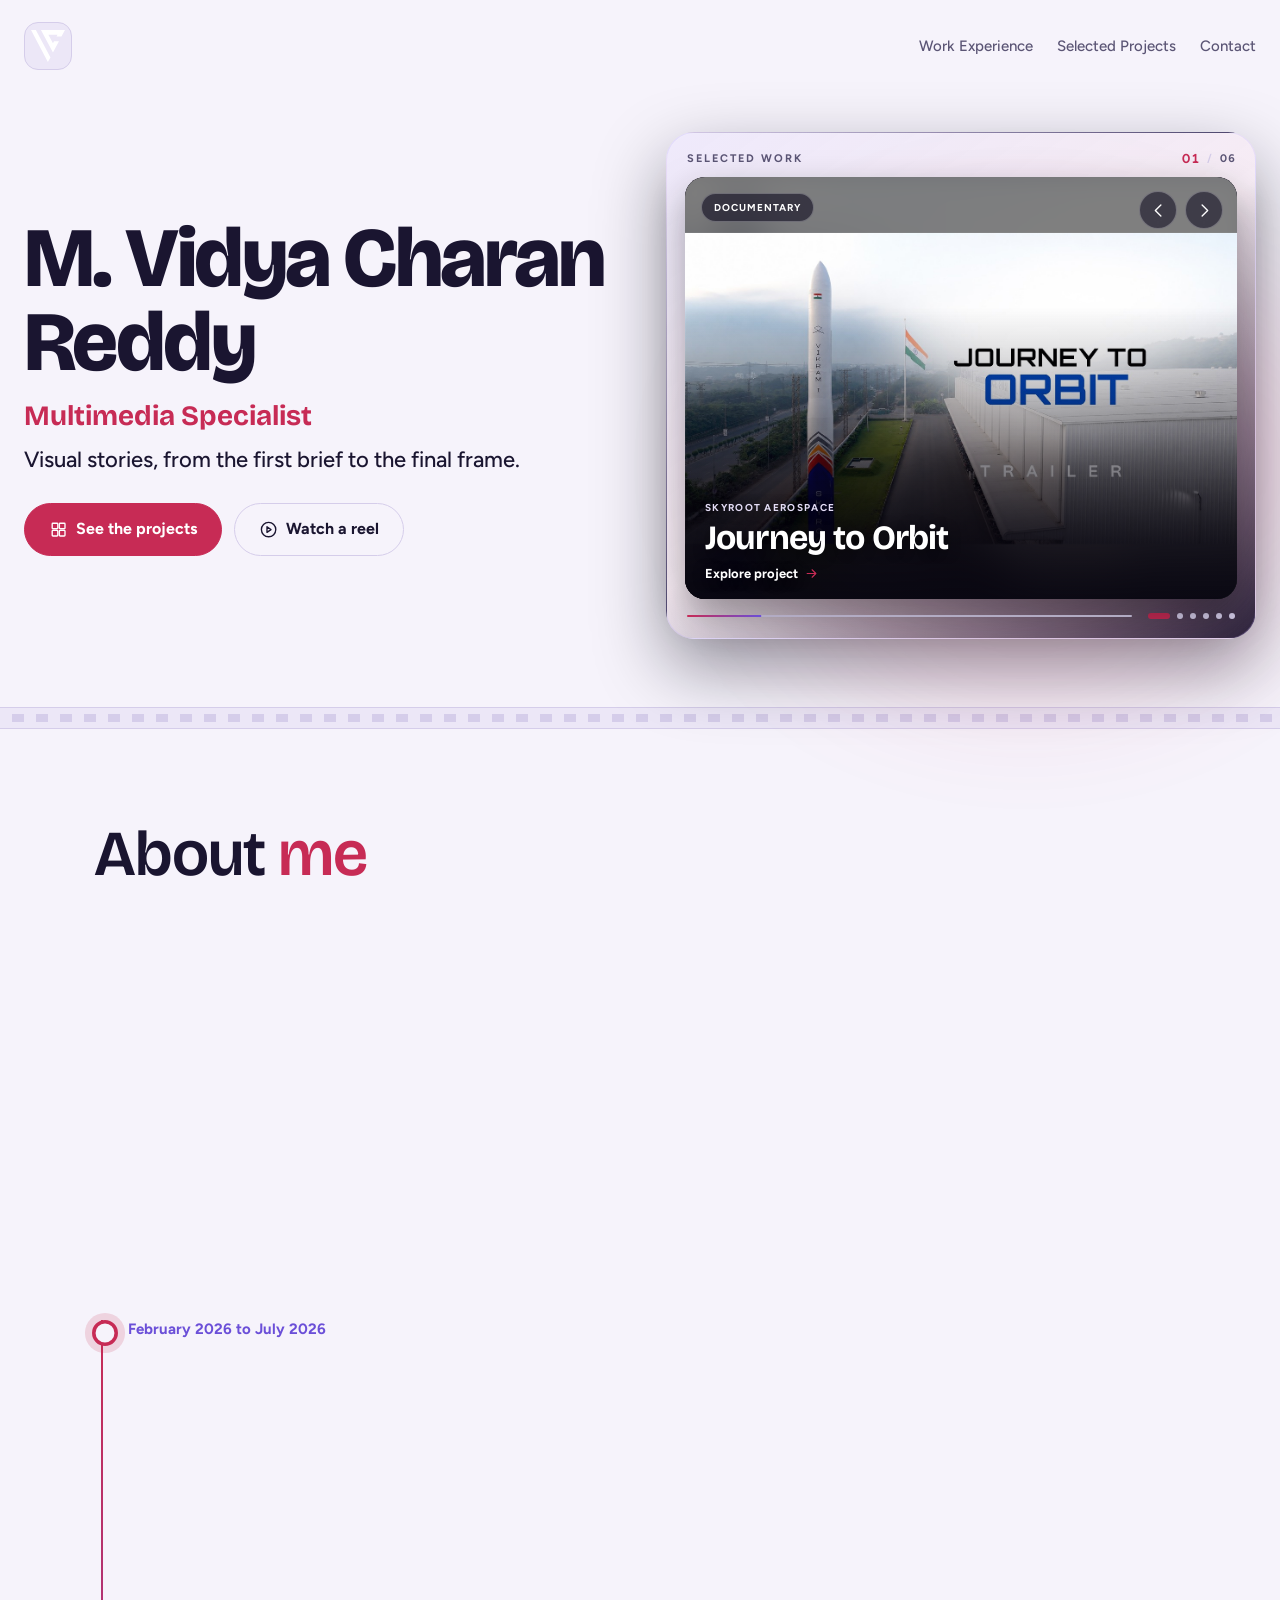
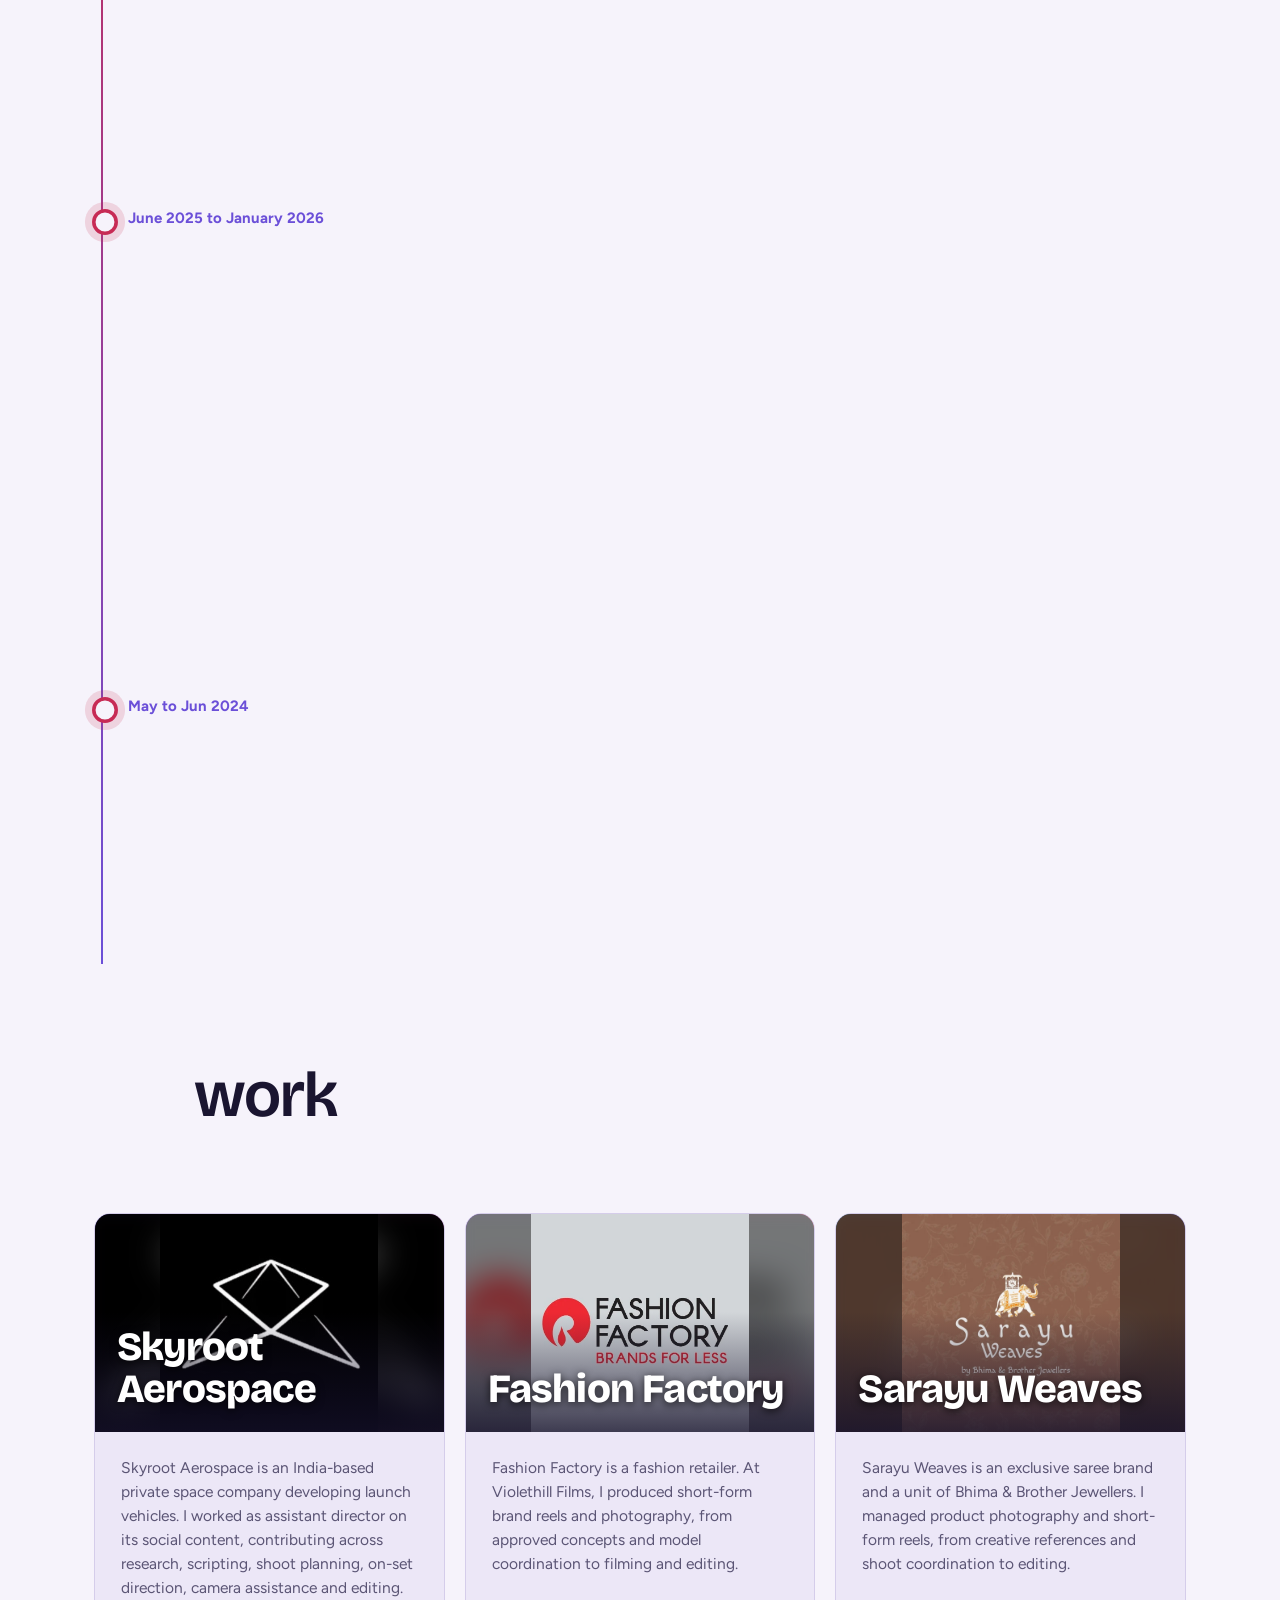
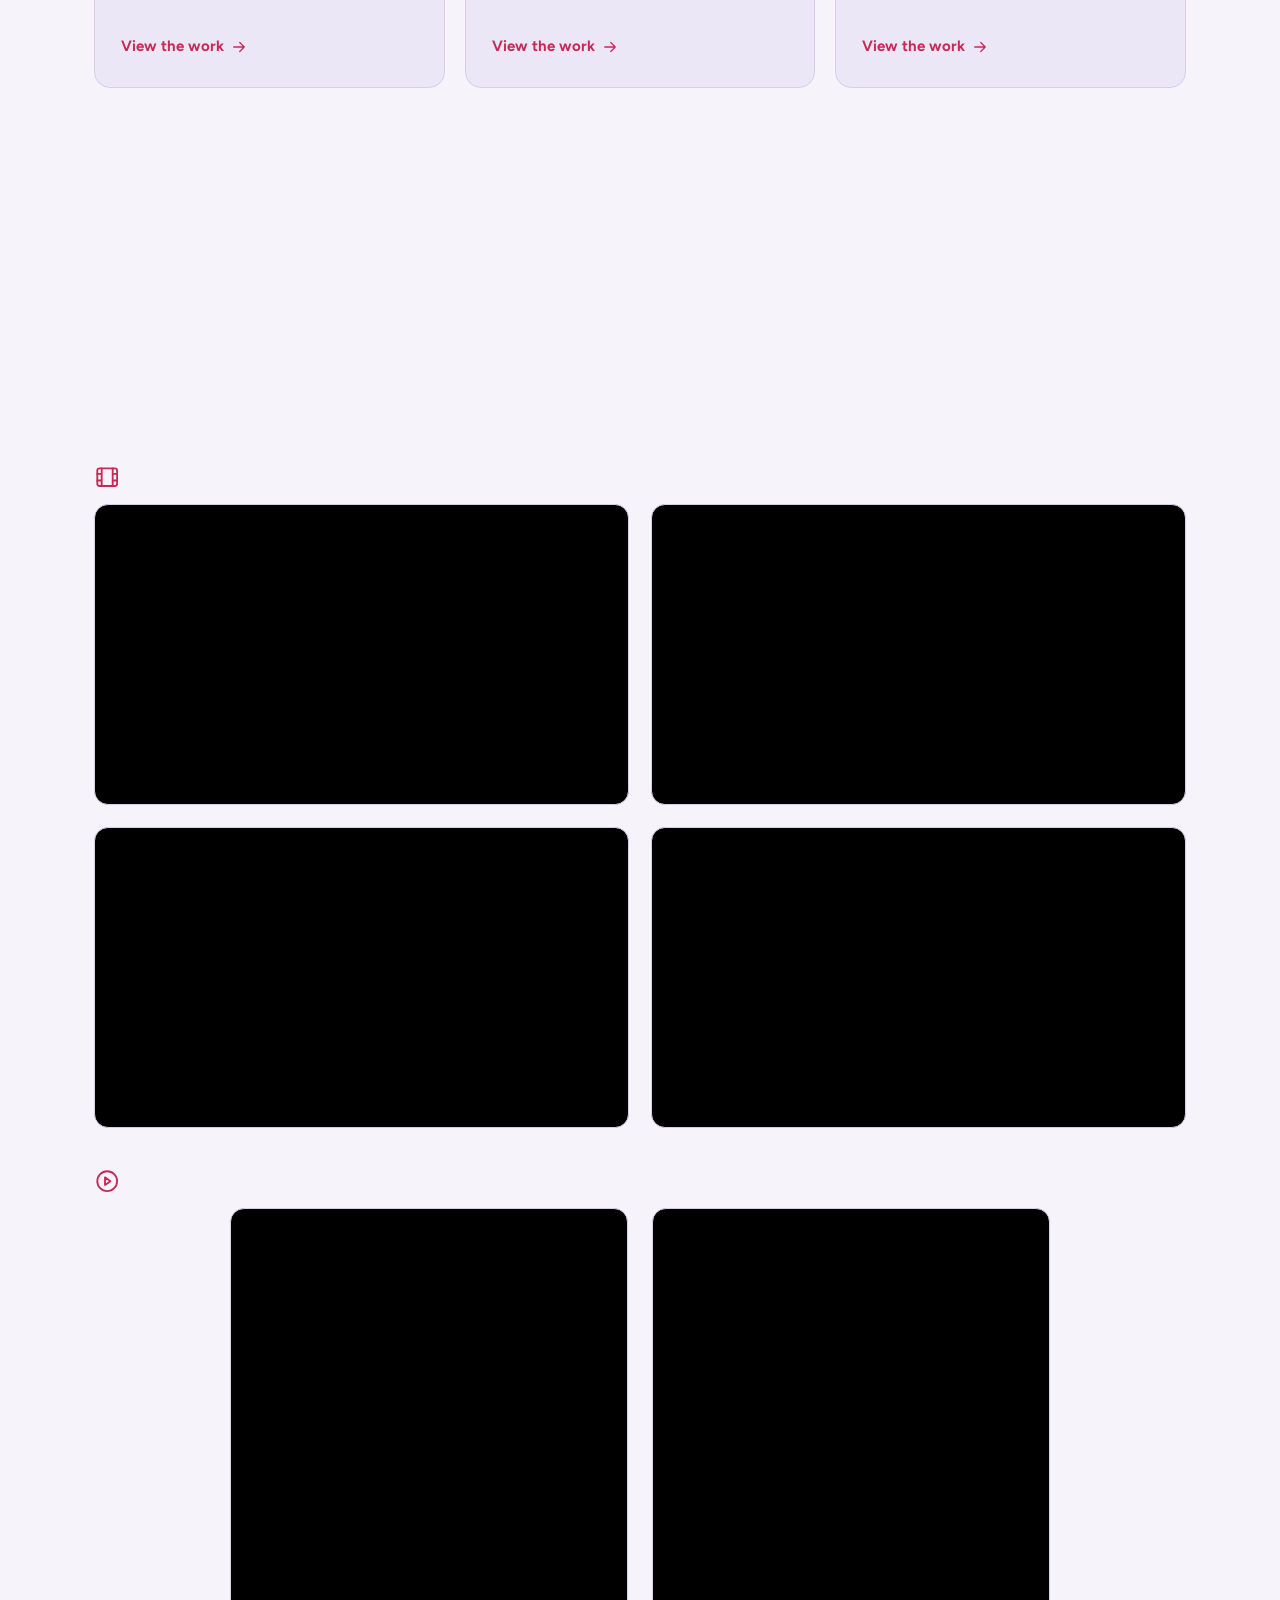
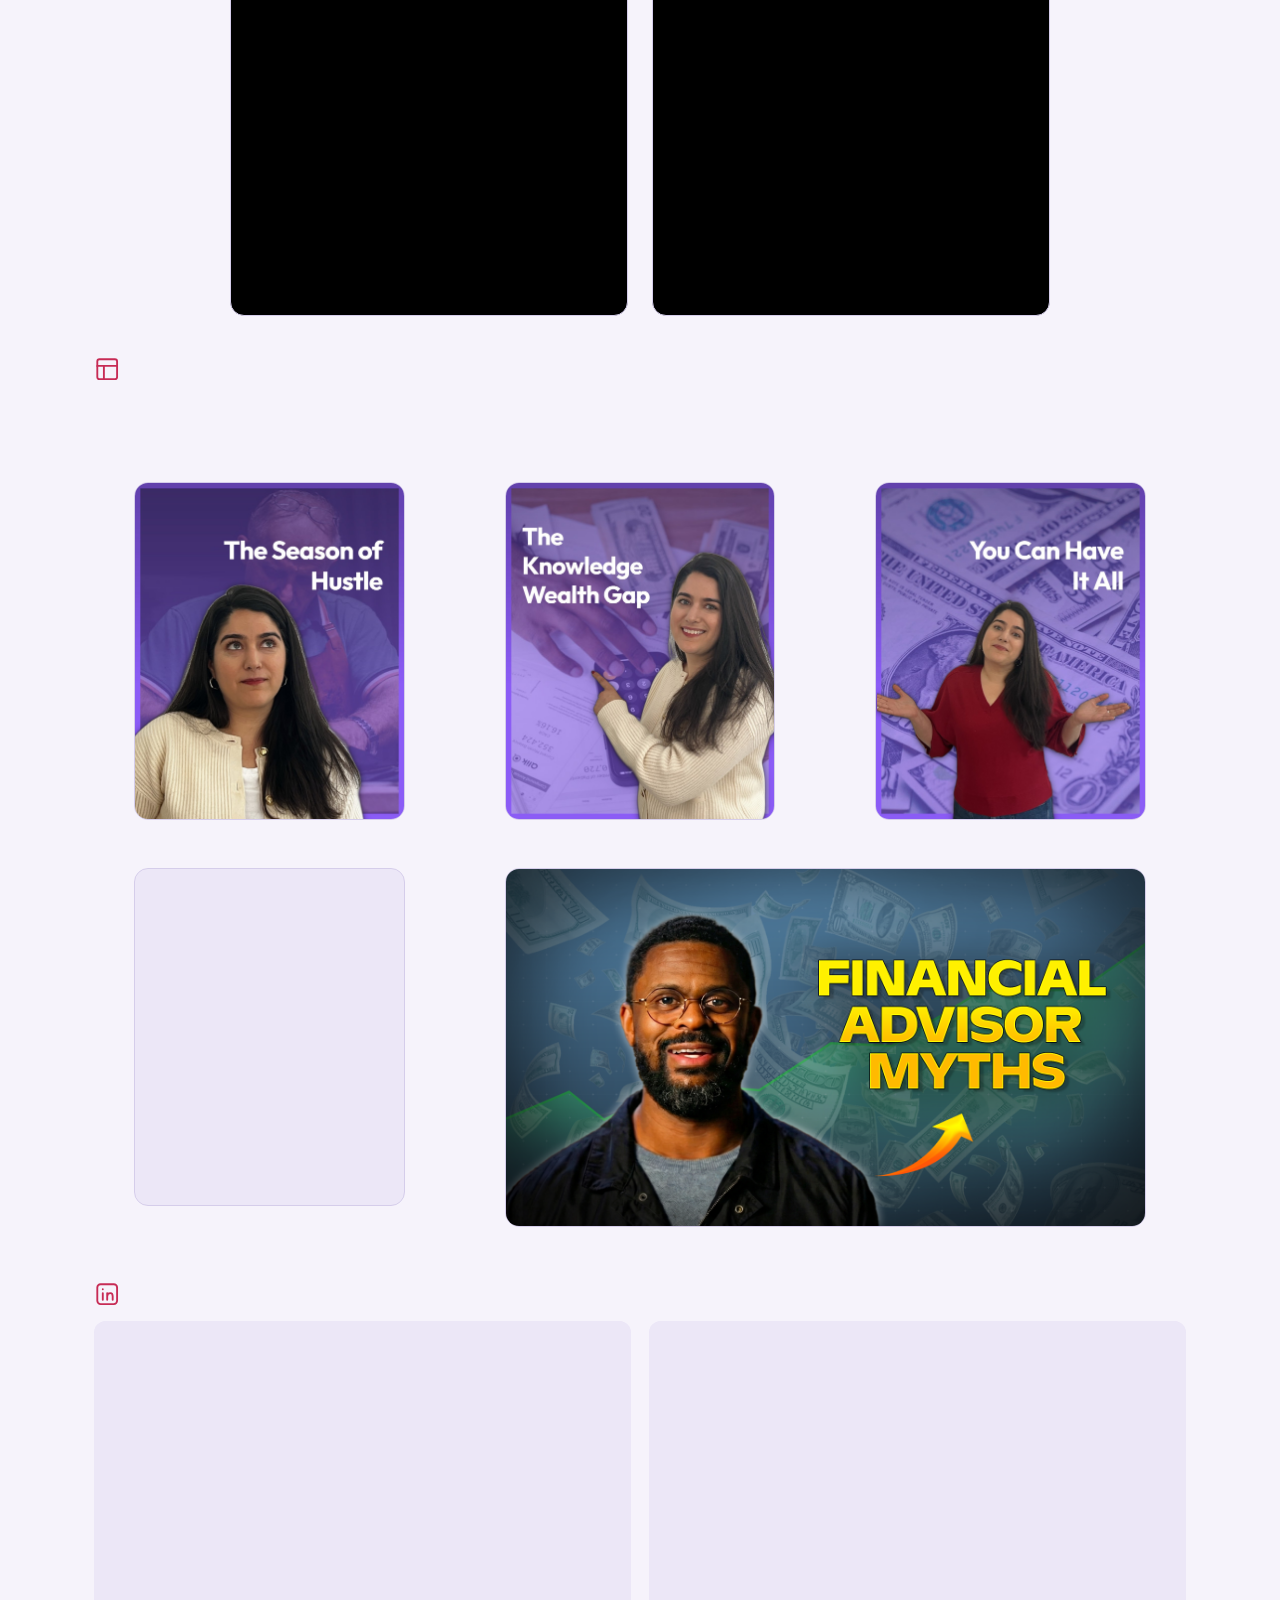
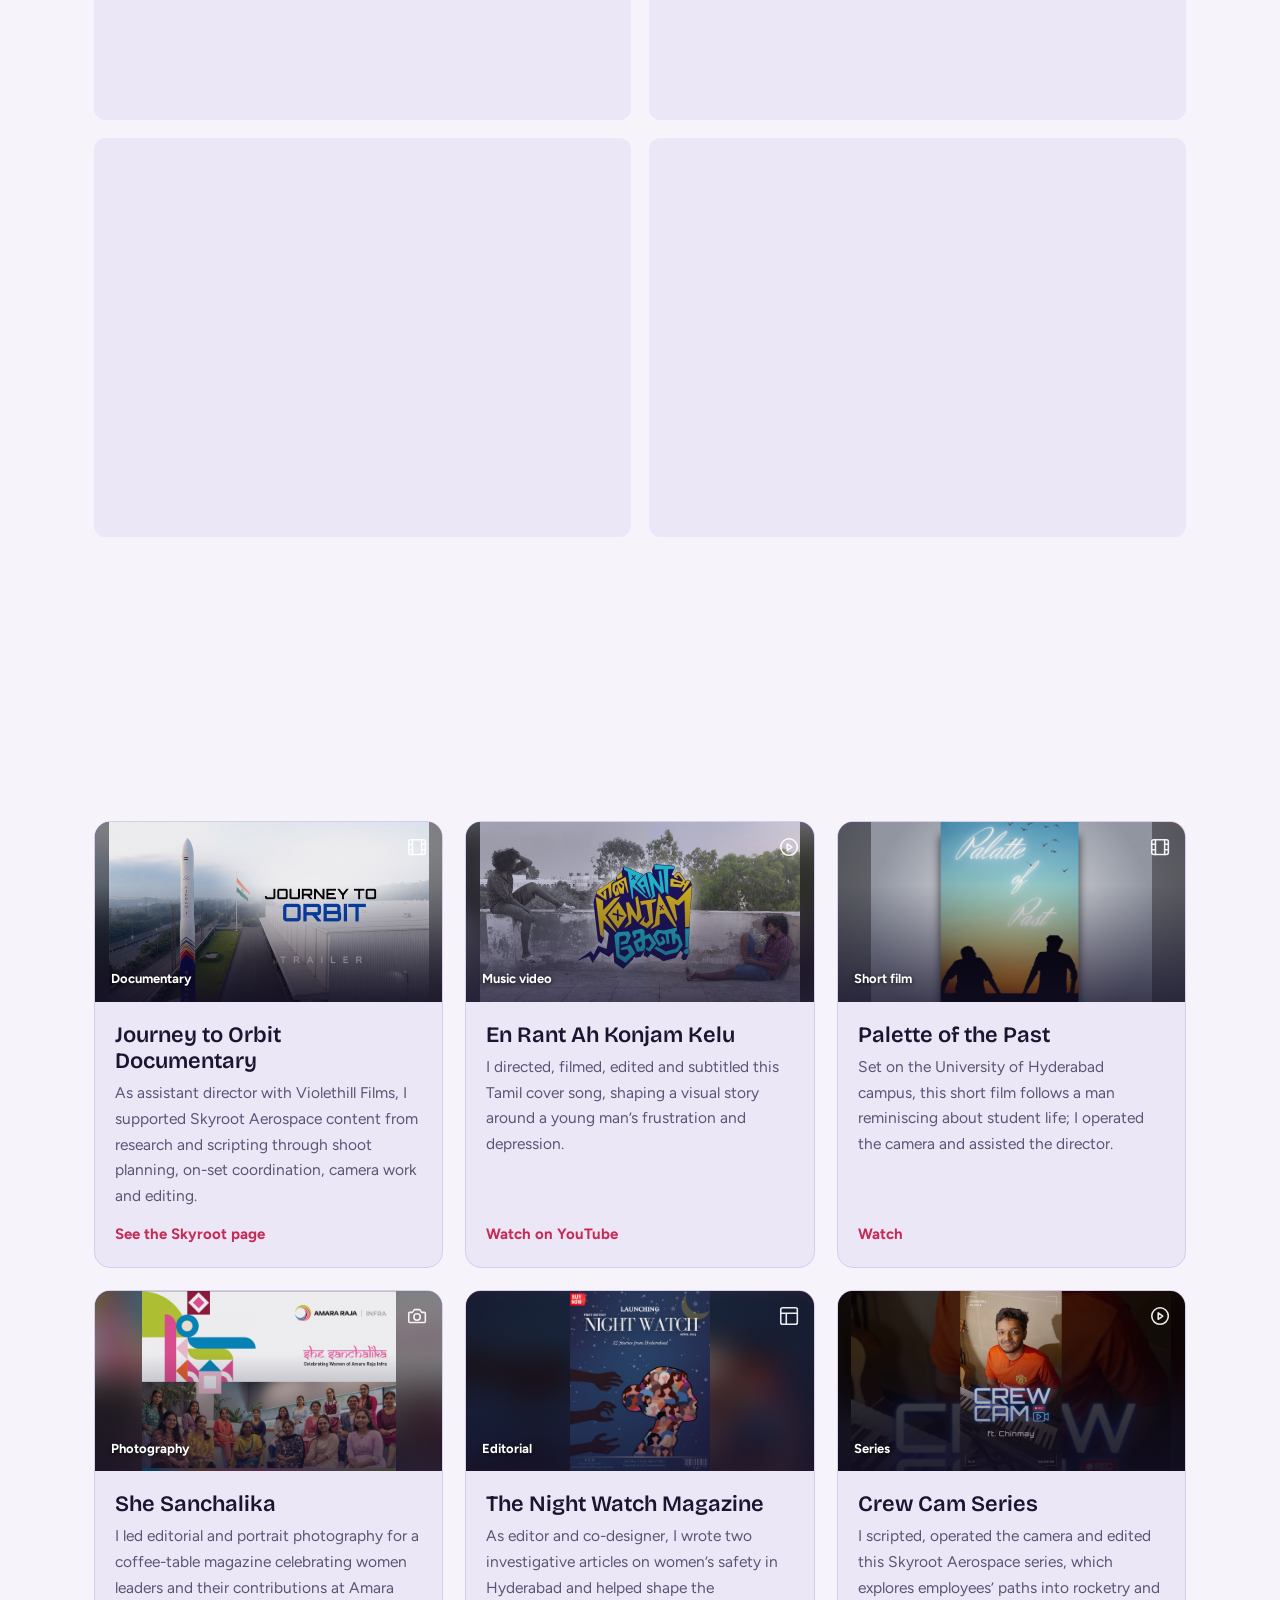
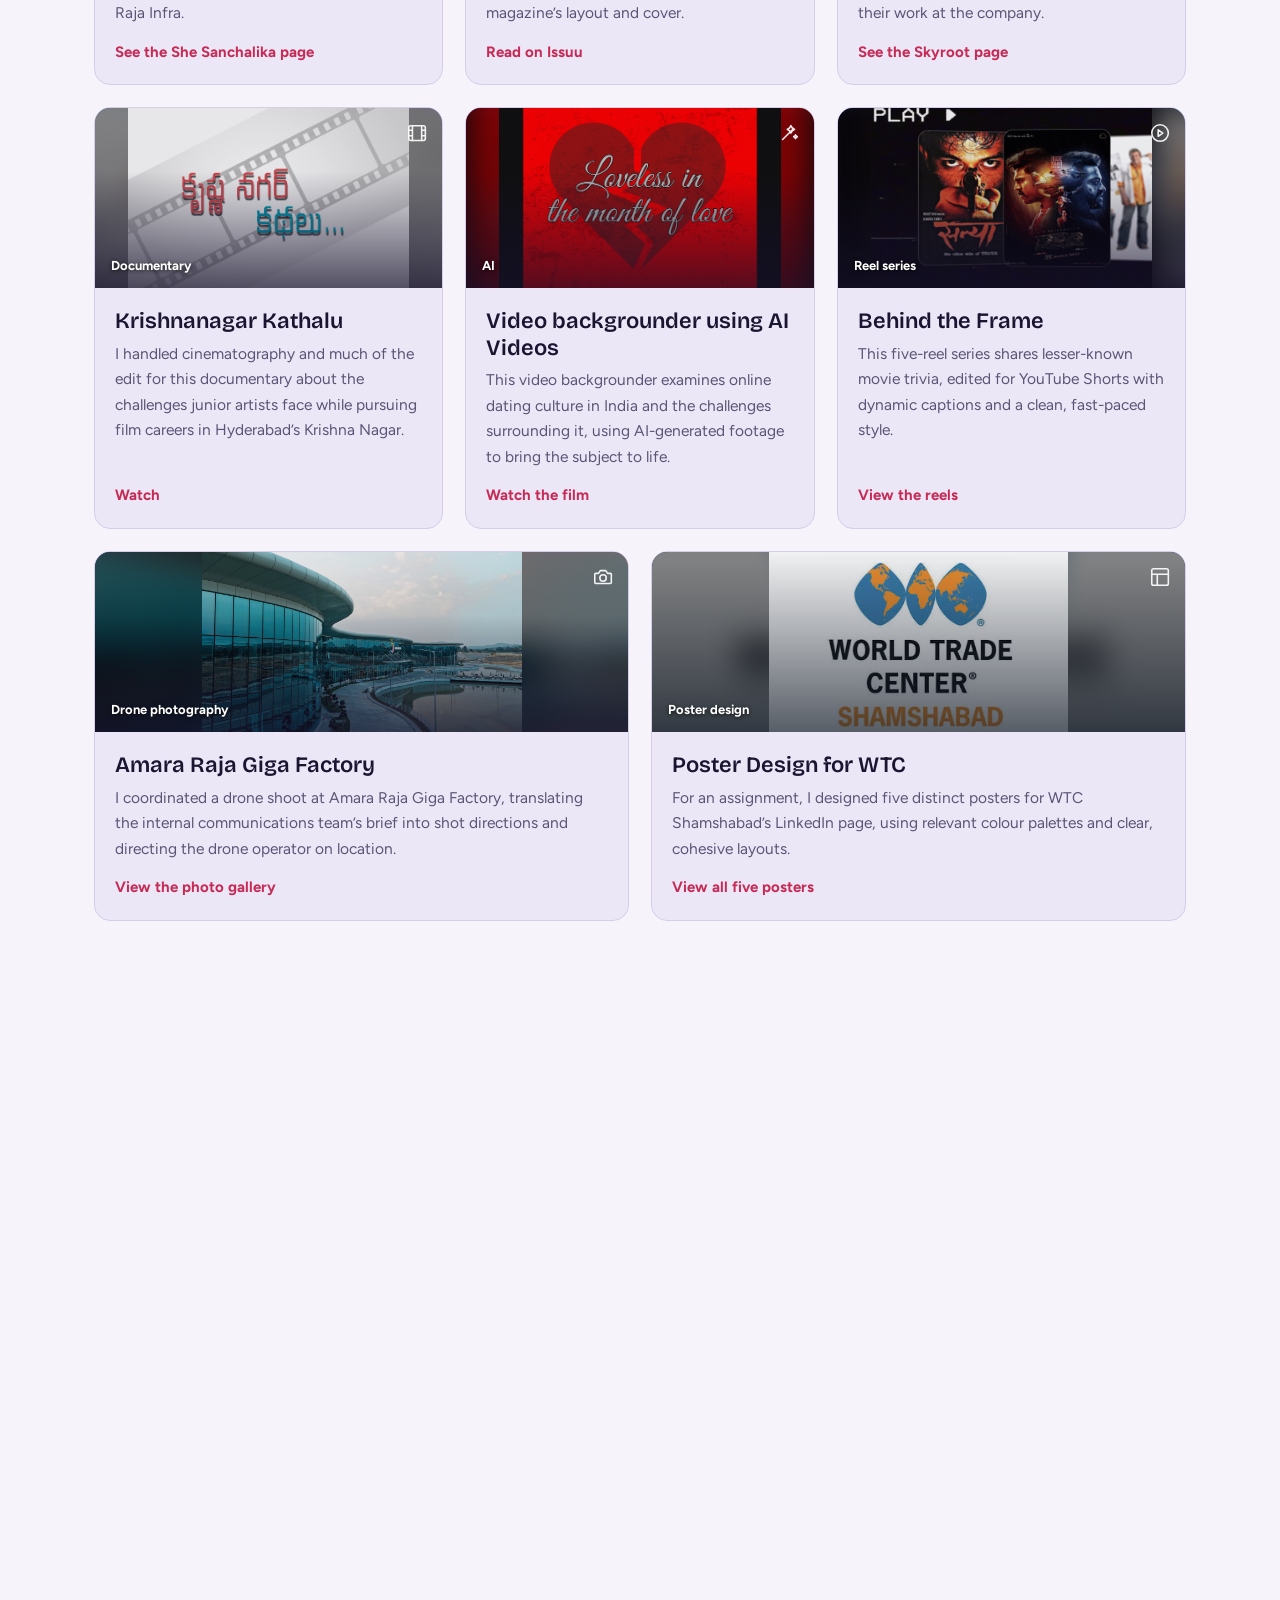
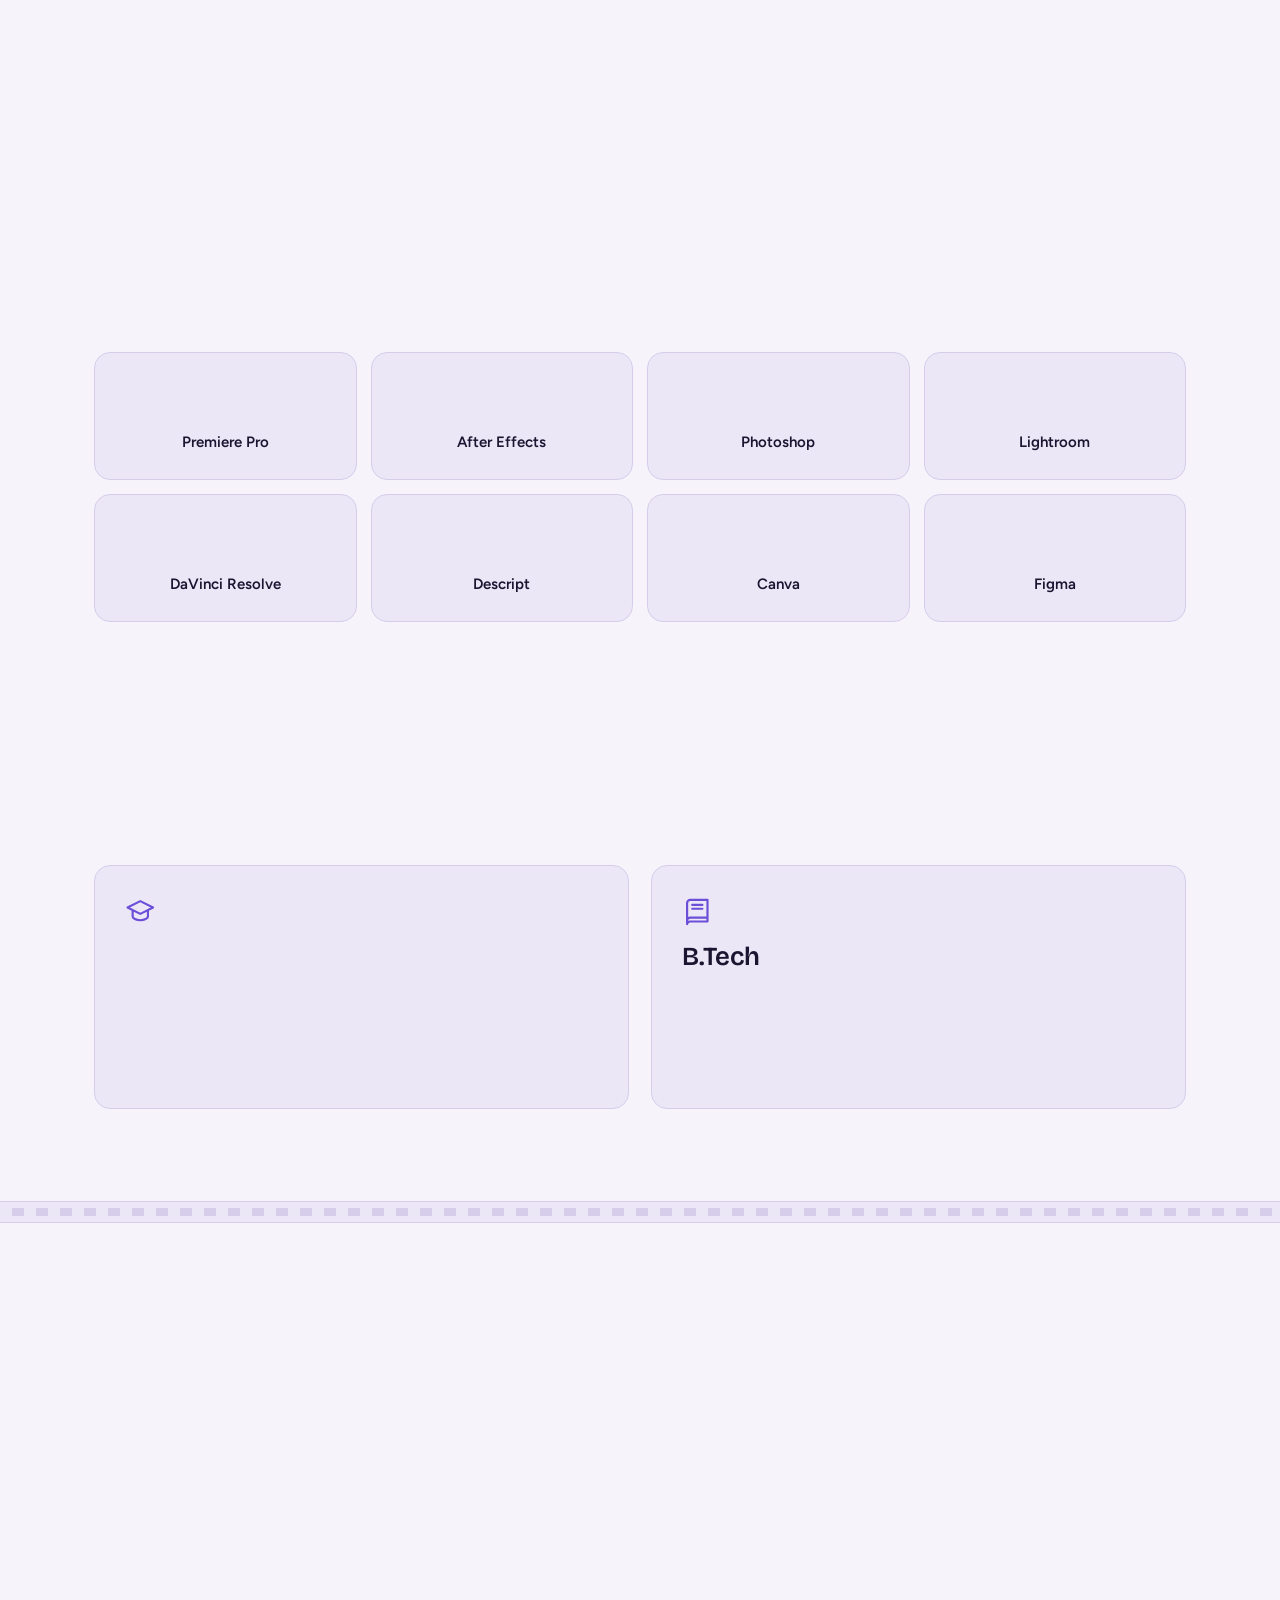
==== commit 2c63a5d1: "Add coordinated page animations" ====
--- a/index.html
+++ b/index.html
@@ -7,7 +7,7 @@
 <link rel="preconnect" href="https://fonts.googleapis.com">
 <link rel="preconnect" href="https://fonts.gstatic.com" crossorigin>
 <link href="https://fonts.googleapis.com/css2?family=Bricolage+Grotesque:opsz,wght@12..96,400..800&family=Figtree:wght@400;500;700&display=swap" rel="stylesheet">
-<link rel="stylesheet" href="css/home.css">
+<link rel="stylesheet" href="css/home.css"><link rel="stylesheet" href="css/media-motion.css">
 </head>
 <body>
 <svg width="0" height="0" style="position:absolute" aria-hidden="true">
@@ -117,7 +117,7 @@
 <h2>My work at <em>Poseidon</em></h2>
 <p class="sub">As Media Ops Specialist, I led post-production across six client channels and rebuilt the editing workflow, reducing turnaround time by about 25%. I delivered more than five long-form videos and nearly 100 short-form pieces each month, with motion graphics in After Effects and thumbnails in Photoshop and Canva.</p>
 <p class="sub" style="margin-top:-24px">Selected video work from my time at Poseidon.</p>
-<h3 class="ps"><svg class="i"><use href="#film"/></svg>Long-form videos</h3><div class="vg poseidon-long"><div class="vp drive-video"><iframe src="https://drive.google.com/file/d/11yCzvf1npUNnIISnVw1gMYFCAG-lGOJr/preview" title="Poseidon long-form video 1" allow="autoplay; encrypted-media" allowfullscreen loading="lazy"></iframe></div><div class="vp drive-video"><iframe src="https://drive.google.com/file/d/1-wROf18GCailIoNIzbmOPJgZyIznuK-5/preview" title="Poseidon long-form video 2" allow="autoplay; encrypted-media" allowfullscreen loading="lazy"></iframe></div><div class="vp drive-video"><iframe src="https://drive.google.com/file/d/1oXvR57BRoO7LJTQwvADFvLTGb5Ngv3XO/preview" title="Poseidon long-form video 3" allow="autoplay; encrypted-media" allowfullscreen loading="lazy"></iframe></div><div class="vp drive-video"><iframe src="https://drive.google.com/file/d/1-9j3pe1iEvlugoetuEcYP1bkMXyjE3V7/preview" title="Poseidon long-form video 4" allow="autoplay; encrypted-media" allowfullscreen loading="lazy"></iframe></div><div class="vp drive-video"><iframe src="https://drive.google.com/file/d/1PfA6vMZNELEOgchRD_PbcqvbXy1mLla2/preview" title="Poseidon long-form video 5" allow="autoplay; encrypted-media" allowfullscreen loading="lazy"></iframe></div><div class="vp drive-video"><iframe src="https://drive.google.com/file/d/1s-z6ERbyY52j5HQT3TUO1vMm-ofYe3dj/preview" title="Poseidon long-form video 6" allow="autoplay; encrypted-media" allowfullscreen loading="lazy"></iframe></div></div><h3 class="ps"><svg class="i"><use href="#play"/></svg>Short-form reels</h3><div class="vg poseidon-short"><div class="vp drive-video"><iframe src="https://drive.google.com/file/d/1CmVnpDqhBFWIzYyOvQ6BI3Dr-M4XUqqP/preview" title="Poseidon short-form video 1" allow="autoplay; encrypted-media" allowfullscreen loading="lazy"></iframe></div><div class="vp drive-video"><iframe src="https://drive.google.com/file/d/14XfmE_NQ32wXGUIFrt_X8Fbel8s_jMUn/preview" title="Poseidon short-form video 2" allow="autoplay; encrypted-media" allowfullscreen loading="lazy"></iframe></div><div class="vp drive-video"><iframe src="https://drive.google.com/file/d/1OMO2jqE9uazpVTXStmhneLO5VVA_VgQh/preview" title="Poseidon short-form video 3" allow="autoplay; encrypted-media" allowfullscreen loading="lazy"></iframe></div><div class="vp drive-video"><iframe src="https://drive.google.com/file/d/1jbOYbnvYN2-AsZ8YQf1YK2vQnaS359MQ/preview" title="Poseidon short-form video 4" allow="autoplay; encrypted-media" allowfullscreen loading="lazy"></iframe></div></div><h3 class="ps"><svg class="i"><use href="#layout"/></svg>Thumbnails</h3><p class="sub" style="margin:0 0 16px">I helped develop a creator kit that lets the team create thumbnails in under a minute using saved templates.</p><div class="vg poseidon-thumbnails"><figure class="vp poseidon-thumb"><img src="images/poseidon/thumbnails/11.%20The%20Season%20Of%20Hustle.jpg" alt="The Season of Hustle thumbnail" loading="lazy" decoding="async"></figure><figure class="vp poseidon-thumb"><img src="images/poseidon/thumbnails/5.%20The%20knowledge%20wealth%20gap.jpg" alt="The Knowledge Wealth Gap thumbnail" loading="lazy" decoding="async"></figure><figure class="vp poseidon-thumb"><img src="images/poseidon/thumbnails/8.%20You%20Can%20Have%20It%20All.jpg" alt="You Can Have It All thumbnail" loading="lazy" decoding="async"></figure><figure class="vp poseidon-thumb"><img src="images/poseidon/thumbnails/imUsingPoseidonCreatorKit-square.jpg" alt="Creator kit thumbnail template example" loading="lazy" decoding="async"></figure><figure class="vp poseidon-thumb"><img src="images/poseidon/thumbnails/Thumbnail%20Chapter%207.png" alt="Chapter 7 thumbnail design" loading="lazy" decoding="async"></figure></div><h3 class="ps"><svg class="i"><use href="#in"/></svg>LinkedIn videos</h3><div class="linkedin-grid"><div class="linkedin-embed"><iframe src="https://www.linkedin.com/embed/feed/update/urn:li:ugcPost:7447343664411967489?compact=1" width="504" height="399" frameborder="0" allowfullscreen title="Poseidon LinkedIn video 04" loading="lazy"></iframe></div><div class="linkedin-embed"><iframe src="https://www.linkedin.com/embed/feed/update/urn:li:ugcPost:7493049585473310720?compact=1" width="504" height="399" frameborder="0" allowfullscreen title="Poseidon LinkedIn video 05" loading="lazy"></iframe></div><div class="linkedin-embed"><iframe src="https://www.linkedin.com/embed/feed/update/urn:li:ugcPost:7488655577666060288?compact=1" width="504" height="399" frameborder="0" allowfullscreen title="Poseidon LinkedIn video 06" loading="lazy"></iframe></div><div class="linkedin-embed"><iframe src="https://www.linkedin.com/embed/feed/update/urn:li:ugcPost:7488655569797689344?compact=1" width="504" height="399" frameborder="0" allowfullscreen title="Poseidon LinkedIn video 07" loading="lazy"></iframe></div></div></section>
+<h3 class="ps"><svg class="i"><use href="#film"/></svg>Long-form videos</h3><div class="vg poseidon-long"><div class="vp drive-video"><iframe src="https://drive.google.com/file/d/11yCzvf1npUNnIISnVw1gMYFCAG-lGOJr/preview" title="Poseidon long-form video 1" allow="autoplay; encrypted-media" allowfullscreen loading="lazy"></iframe></div><div class="vp drive-video"><iframe src="https://drive.google.com/file/d/1-wROf18GCailIoNIzbmOPJgZyIznuK-5/preview" title="Poseidon long-form video 2" allow="autoplay; encrypted-media" allowfullscreen loading="lazy"></iframe></div><div class="vp drive-video"><iframe src="https://drive.google.com/file/d/1oXvR57BRoO7LJTQwvADFvLTGb5Ngv3XO/preview" title="Poseidon long-form video 3" allow="autoplay; encrypted-media" allowfullscreen loading="lazy"></iframe></div><div class="vp drive-video"><iframe src="https://drive.google.com/file/d/1-9j3pe1iEvlugoetuEcYP1bkMXyjE3V7/preview" title="Poseidon long-form video 4" allow="autoplay; encrypted-media" allowfullscreen loading="lazy"></iframe></div></div><h3 class="ps"><svg class="i"><use href="#play"/></svg>Short-form reels</h3><div class="vg poseidon-short"><div class="vp drive-video"><iframe src="https://drive.google.com/file/d/1CmVnpDqhBFWIzYyOvQ6BI3Dr-M4XUqqP/preview" title="Poseidon short-form video 1" allow="autoplay; encrypted-media" allowfullscreen loading="lazy"></iframe></div><div class="vp drive-video"><iframe src="https://drive.google.com/file/d/14XfmE_NQ32wXGUIFrt_X8Fbel8s_jMUn/preview" title="Poseidon short-form video 2" allow="autoplay; encrypted-media" allowfullscreen loading="lazy"></iframe></div></div><h3 class="ps"><svg class="i"><use href="#layout"/></svg>Thumbnails</h3><p class="sub" style="margin:0 0 16px">I helped develop a creator kit that lets the team create thumbnails in under a minute using saved templates.</p><div class="vg poseidon-thumbnails"><figure class="vp poseidon-thumb"><img src="images/poseidon/thumbnails/11.%20The%20Season%20Of%20Hustle.jpg" alt="The Season of Hustle thumbnail" loading="lazy" decoding="async"></figure><figure class="vp poseidon-thumb"><img src="images/poseidon/thumbnails/5.%20The%20knowledge%20wealth%20gap.jpg" alt="The Knowledge Wealth Gap thumbnail" loading="lazy" decoding="async"></figure><figure class="vp poseidon-thumb"><img src="images/poseidon/thumbnails/8.%20You%20Can%20Have%20It%20All.jpg" alt="You Can Have It All thumbnail" loading="lazy" decoding="async"></figure><figure class="vp poseidon-thumb"><img src="images/poseidon/thumbnails/imUsingPoseidonCreatorKit-square.jpg" alt="Creator kit thumbnail template example" loading="lazy" decoding="async"></figure><figure class="vp poseidon-thumb"><img src="images/poseidon/thumbnails/Thumbnail%20Chapter%207.png" alt="Chapter 7 thumbnail design" loading="lazy" decoding="async"></figure></div><h3 class="ps"><svg class="i"><use href="#in"/></svg>LinkedIn videos</h3><div class="linkedin-grid"><div class="linkedin-embed"><iframe src="https://www.linkedin.com/embed/feed/update/urn:li:ugcPost:7447343664411967489?compact=1" width="504" height="399" frameborder="0" allowfullscreen title="Poseidon LinkedIn video 04" loading="lazy"></iframe></div><div class="linkedin-embed"><iframe src="https://www.linkedin.com/embed/feed/update/urn:li:ugcPost:7493049585473310720?compact=1" width="504" height="399" frameborder="0" allowfullscreen title="Poseidon LinkedIn video 05" loading="lazy"></iframe></div><div class="linkedin-embed"><iframe src="https://www.linkedin.com/embed/feed/update/urn:li:ugcPost:7488655577666060288?compact=1" width="504" height="399" frameborder="0" allowfullscreen title="Poseidon LinkedIn video 06" loading="lazy"></iframe></div><div class="linkedin-embed"><iframe src="https://www.linkedin.com/embed/feed/update/urn:li:ugcPost:7488655569797689344?compact=1" width="504" height="399" frameborder="0" allowfullscreen title="Poseidon LinkedIn video 07" loading="lazy"></iframe></div></div></section>
 
 <section id="projects" style="padding-top:0">
 <h2>Selected <em>projects</em></h2>
@@ -148,5 +148,5 @@
 <footer><div class="wrap" style="display:flex;justify-content:center"><a class="vc-logo" href="#top" onclick="window.scrollTo({top:0,behavior:'smooth'});return false" aria-label="Back to top"><img src="images/logo.svg" alt="" aria-hidden="true"></a></div></footer>
 
 
-<script src="content.js"></script><script src="js/home.js"></script></body>
+<script src="content.js"></script><script src="js/home.js"></script><script src="js/media-motion.js"></script></body>
 </html>
--- a/css/home.css
+++ b/css/home.css
@@ -268,3 +268,62 @@
 @media(max-width:900px){.hero-showcase{max-width:650px;margin:0 auto}.showcase-track{height:clamp(300px,55vw,410px)}}
 @media(max-width:620px){.hero-showcase{padding:10px;border-radius:22px}.showcase-window{border-radius:15px}.showcase-track{height:clamp(290px,86vw,390px)}.showcase-caption{right:14px;bottom:15px;left:15px}.showcase-caption strong{font-size:27px}.showcase-arrow{top:10px;width:35px;height:35px}.showcase-arrow.prev{right:53px}.showcase-arrow.next{right:10px}}
 @media(prefers-reduced-motion:reduce){.showcase-track{scroll-behavior:auto}.showcase-slide img,.showcase-link .i,.showcase-arrow,.showcase-progress i,.showcase-dots button{transition:none}}
+
+@media (prefers-reduced-motion: no-preference) {
+  .scroll-reveal{opacity:0;transform:translate3d(0,18px,0);transition:opacity .62s cubic-bezier(.2,.7,.2,1),transform .62s cubic-bezier(.2,.7,.2,1);transition-delay:var(--reveal-delay,0ms)}
+  .scroll-reveal.is-visible{opacity:1;transform:translate3d(0,0,0)}
+  #projects .p,#clients .cc,.edu>div{transition:transform .24s ease,box-shadow .24s ease,border-color .24s ease}
+  #projects .p:hover,#clients .cc:hover,.edu>div:hover{transform:translateY(-5px);box-shadow:0 18px 38px rgba(7,4,22,.24);border-color:var(--lil)}
+  #projects .th>img{transition:transform .65s cubic-bezier(.2,.7,.2,1)}
+  #projects .p:hover .th>img{transform:scale(1.045)}
+  .pcat{transition:transform .2s ease,border-color .2s ease,background-color .2s ease}
+  .ci .ic{transition:transform .22s ease,background-color .22s ease,color .22s ease,border-color .22s ease}
+  .ci:hover .ic{transform:translateY(-5px) scale(1.04)}
+}
+.page-progress{position:fixed;inset:0 auto auto 0;z-index:9999;width:100%;height:3px;background:linear-gradient(90deg,var(--acc),var(--lil));transform:scaleX(0);transform-origin:left;pointer-events:none;box-shadow:0 0 12px color-mix(in srgb,var(--acc) 55%,transparent)}
+@media (prefers-reduced-motion: no-preference) {
+  @keyframes intro-rise{from{opacity:0;transform:translateY(16px)}to{opacity:1;transform:translateY(0)}}
+  @keyframes showcase-enter{from{opacity:0;transform:translateY(12px) scale(.985)}to{opacity:1;transform:translateY(0) scale(1)}}
+  .hero>div:first-child h1,.hero>div:first-child .role,.hero>div:first-child .tag,.hero>div:first-child .btns{opacity:0;animation:intro-rise .65s cubic-bezier(.2,.7,.2,1) forwards}
+  .hero>div:first-child h1{animation-delay:.04s}.hero>div:first-child .role{animation-delay:.12s}.hero>div:first-child .tag{animation-delay:.2s}.hero>div:first-child .btns{animation-delay:.28s}
+  .hero-showcase{animation:showcase-enter .8s .12s cubic-bezier(.2,.7,.2,1) both}
+  nav ul a{position:relative;transition:color .2s ease}
+  nav ul a:after{content:"";position:absolute;right:0;bottom:-5px;left:0;height:2px;border-radius:2px;background:var(--acc);transform:scaleX(0);transform-origin:left;transition:transform .22s ease}
+  nav ul a:hover:after,nav ul a:focus-visible:after{transform:scaleX(1)}
+  nav .vc-logo{transition:transform .22s ease,border-color .22s ease}
+  nav .vc-logo:hover{transform:rotate(-5deg) scale(1.04)}
+  .pill{transition:transform .2s ease,box-shadow .2s ease,filter .2s ease}
+  .pill:hover{transform:translateY(-3px);box-shadow:0 8px 22px rgba(7,4,22,.22)}
+  .tags li,.stats li{transition:transform .2s ease,border-color .2s ease}
+  .tags li:hover,.stats li:hover{transform:translateY(-3px);border-color:var(--lil)}
+  .tags li .app{transition:transform .22s ease}
+  .tags li:hover .app{transform:rotate(-8deg) scale(1.08)}
+  .showcase-window{transition:box-shadow .28s ease}
+  .hero-showcase:hover .showcase-window{box-shadow:0 20px 44px rgba(0,0,0,.38)}
+}
+@media(prefers-reduced-motion:reduce){.page-progress{box-shadow:none}}
+@media (prefers-reduced-motion: no-preference) {
+  .text-word{display:inline-block;opacity:0;filter:blur(4px);transform:translate3d(0,.7em,0);transition:opacity .72s cubic-bezier(.16,1,.3,1),transform .78s cubic-bezier(.16,1,.3,1),filter .72s ease;transition-delay:calc(var(--word-index,0)*28ms)}
+  .text-visible .text-word{opacity:1;filter:blur(0);transform:translate3d(0,0,0)}
+}
+@media (prefers-reduced-motion: no-preference) {
+  .copy-reveal{opacity:0;transform:translate3d(0,12px,0);filter:blur(2px);transition:opacity .68s cubic-bezier(.16,1,.3,1),transform .74s cubic-bezier(.16,1,.3,1),filter .68s ease;transition-delay:var(--copy-delay,0ms)}
+  .copy-visible{opacity:1;transform:translate3d(0,0,0);filter:blur(0)}
+  #experience .tl:before{transform:scaleY(0);transform-origin:top;transition:transform 1.35s cubic-bezier(.16,1,.3,1)}
+  #experience .tl.timeline-visible:before{transform:scaleY(1)}
+  #experience .job:before{transition:transform .45s cubic-bezier(.16,1,.3,1),box-shadow .45s ease}
+  #experience .job.is-visible:before{transform:scale(1.18);box-shadow:0 0 0 6px color-mix(in srgb,var(--acc) 16%,transparent)}
+  #experience .job ul:not(.stats) li{transition:color .22s ease}
+  #experience .job ul:not(.stats) li:hover{color:var(--ink)}
+  #clients .cc .go .i,#projects .pb a{transition:transform .22s ease,color .22s ease}
+  #clients .cc:hover .go .i{transform:translateX(4px)}
+  #projects .pb a:hover{transform:translateX(3px)}
+}
+@media (prefers-reduced-motion: no-preference) {
+  .software-item.scroll-reveal .app{opacity:0;transform:translate3d(0,12px,0) scale(.78) rotate(-8deg);transition:opacity .48s ease,transform .68s cubic-bezier(.16,1,.3,1);transition-delay:calc(var(--reveal-delay,0ms) + 90ms)}
+  .software-item.scroll-reveal.is-visible .app{opacity:1;transform:translate3d(0,0,0) scale(1) rotate(0)}
+  .software-item.scroll-reveal span{opacity:0;transform:translateY(7px);transition:opacity .42s ease,transform .55s cubic-bezier(.16,1,.3,1);transition-delay:calc(var(--reveal-delay,0ms) + 170ms)}
+  .software-item.scroll-reveal.is-visible span{opacity:1;transform:translateY(0)}
+  .software-item.is-visible:hover{transform:translateY(-3px)}
+  .software-item:hover .app{transform:translateY(-2px) scale(1.08) rotate(5deg)}
+}
--- a/css/media-motion.css
+++ b/css/media-motion.css
@@ -0,0 +1,42 @@
+@keyframes carousel-pop-in{
+  0%{transform:scale(.975) translateY(5px)}
+  65%{transform:scale(1.012) translateY(-1px)}
+  100%{transform:scale(1) translateY(0)}
+}
+.carousel-pop{animation:carousel-pop-in .42s cubic-bezier(.2,.75,.25,1) both}
+.media-reveal{
+  opacity:0;
+  transform:translateY(14px) scale(.985);
+  filter:saturate(.88);
+  transition:opacity .65s ease,transform .7s cubic-bezier(.2,.7,.2,1),filter .7s ease;
+  will-change:opacity,transform;
+}
+.media-reveal.media-visible{opacity:1;transform:translateY(0) scale(1);filter:saturate(1)}
+.slot,.poster-card>a,.poster{overflow:hidden}
+.slot img,.poster-card img,.poster img{transition:transform .65s cubic-bezier(.2,.7,.2,1),filter .65s ease}
+.slot:hover img,.poster-card>a:hover img,.poster:hover img{transform:scale(1.025);filter:saturate(1.06)}
+@media(prefers-reduced-motion:no-preference){
+  .scroll-reveal{opacity:0;transform:translate3d(0,18px,0);transition:opacity .62s cubic-bezier(.2,.7,.2,1),transform .68s cubic-bezier(.2,.7,.2,1);transition-delay:var(--reveal-delay,0ms)}
+  .scroll-reveal.is-visible{opacity:1;transform:translate3d(0,0,0)}
+  .text-word{display:inline-block;opacity:0;filter:blur(4px);transform:translate3d(0,.65em,0);transition:opacity .68s cubic-bezier(.16,1,.3,1),transform .74s cubic-bezier(.16,1,.3,1),filter .68s ease;transition-delay:calc(var(--word-index,0)*28ms)}
+  .text-visible .text-word{opacity:1;filter:blur(0);transform:translate3d(0,0,0)}
+  .copy-reveal{opacity:0;transform:translate3d(0,12px,0);filter:blur(2px);transition:opacity .66s cubic-bezier(.16,1,.3,1),transform .72s cubic-bezier(.16,1,.3,1),filter .66s ease;transition-delay:var(--copy-delay,0ms)}
+  .copy-visible{opacity:1;transform:translate3d(0,0,0);filter:blur(0)}
+  .sec,.cat,.grp,.poster-card{transition:border-color .25s ease,box-shadow .25s ease}
+  .poster-card:hover{border-color:var(--lil);box-shadow:0 18px 38px rgba(7,4,22,.24)}
+  .poster{transition:transform .3s cubic-bezier(.2,.7,.2,1),box-shadow .3s ease}
+  .poster:hover{transform:translateY(-5px);box-shadow:0 28px 68px rgba(10,6,30,.42)}
+  nav .vc-logo,nav .pill,.cb2,.ci .ic{transition:transform .22s ease,border-color .22s ease,background-color .22s ease,color .22s ease,box-shadow .22s ease}
+  nav .vc-logo:hover{transform:rotate(-5deg) scale(1.04)}
+  nav .pill:hover,.cb2:hover{transform:translateY(-2px)}
+  .chips li{transition:transform .22s ease,border-color .22s ease,background-color .22s ease}
+  .chips li:hover{transform:translateY(-3px);border-color:var(--lil)}
+  .ci:hover .ic{transform:translateY(-5px) scale(1.04)}
+  .page-progress{position:fixed;inset:0 auto auto 0;z-index:9999;width:100%;height:3px;background:linear-gradient(90deg,var(--acc),var(--lil));transform:scaleX(0);transform-origin:left;pointer-events:none;box-shadow:0 0 12px color-mix(in srgb,var(--acc) 55%,transparent)}
+}
+@media(prefers-reduced-motion:reduce){
+  .carousel-pop{animation:none}
+  .media-reveal{opacity:1;transform:none;filter:none;transition:none;will-change:auto}
+  .slot img,.poster-card img,.poster img{transition:none}
+  .scroll-reveal,.text-word,.copy-reveal{opacity:1;transform:none;filter:none;transition:none;will-change:auto}
+}
